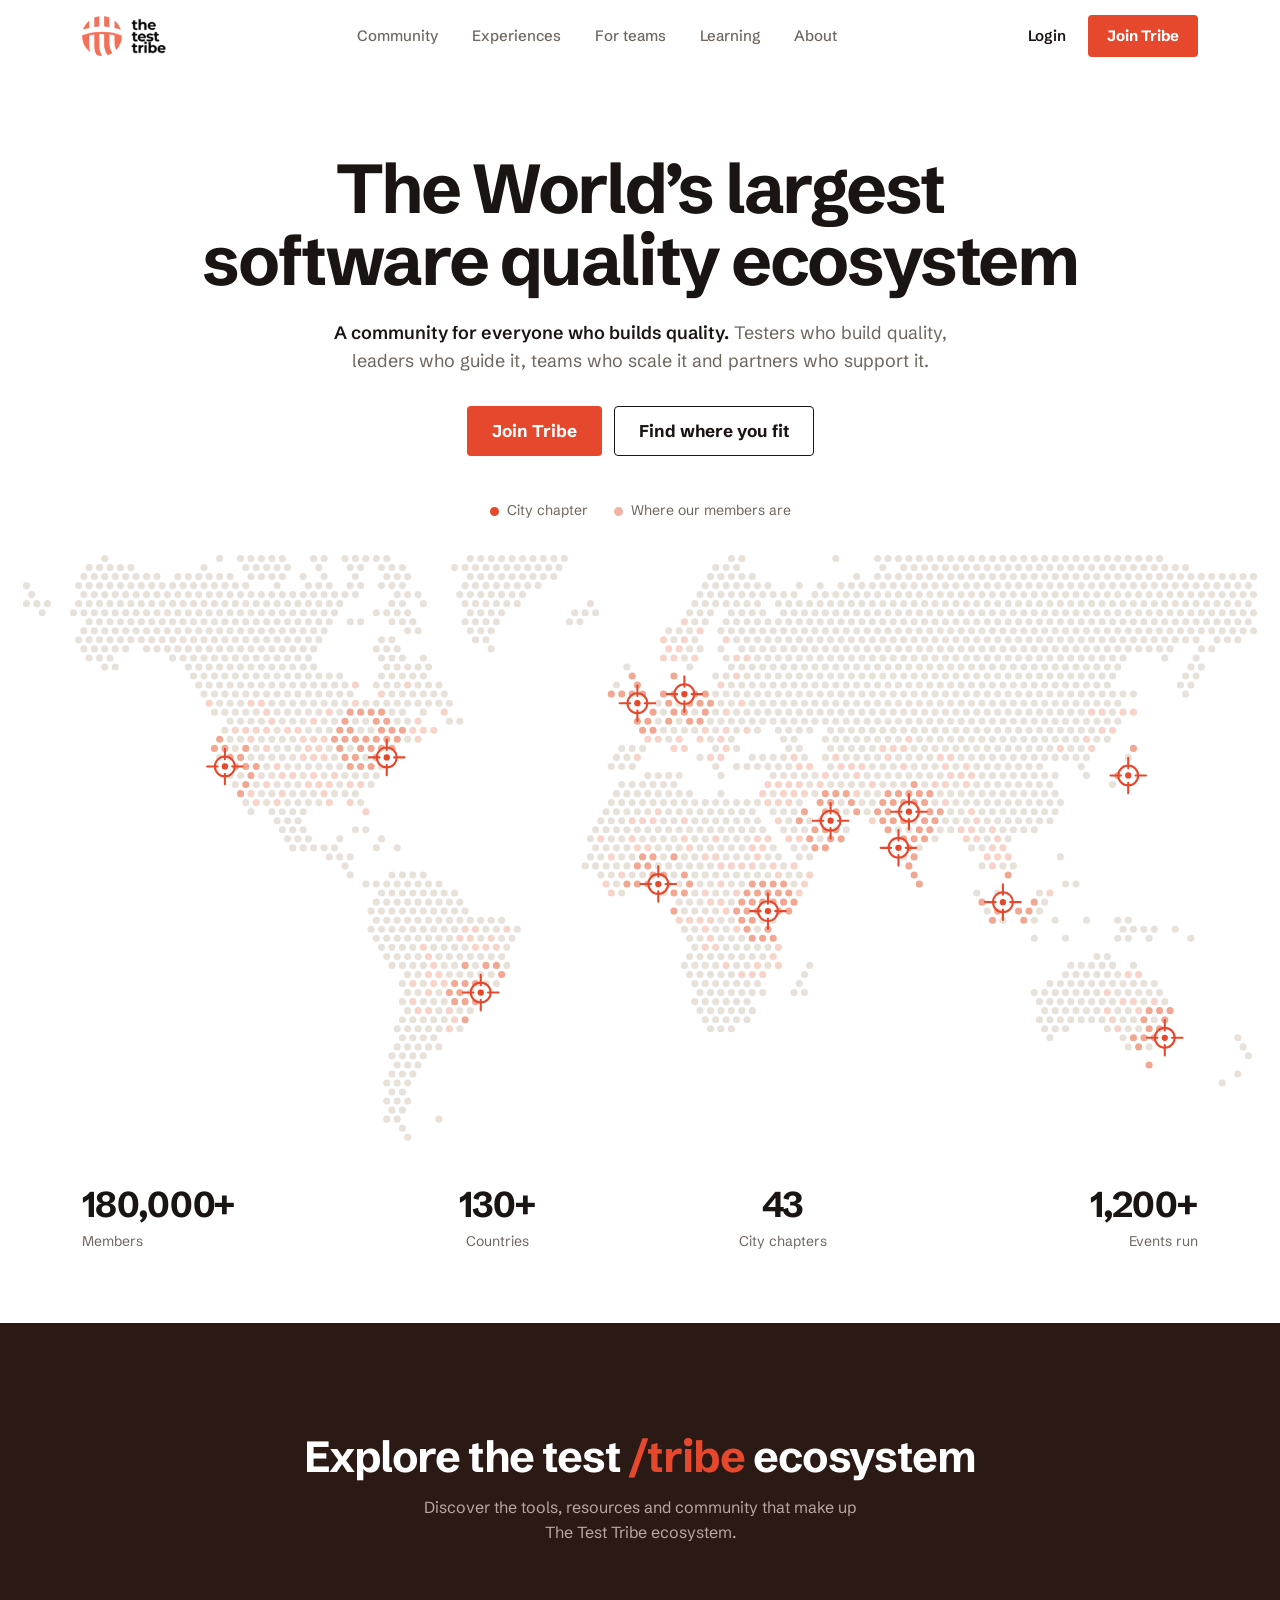
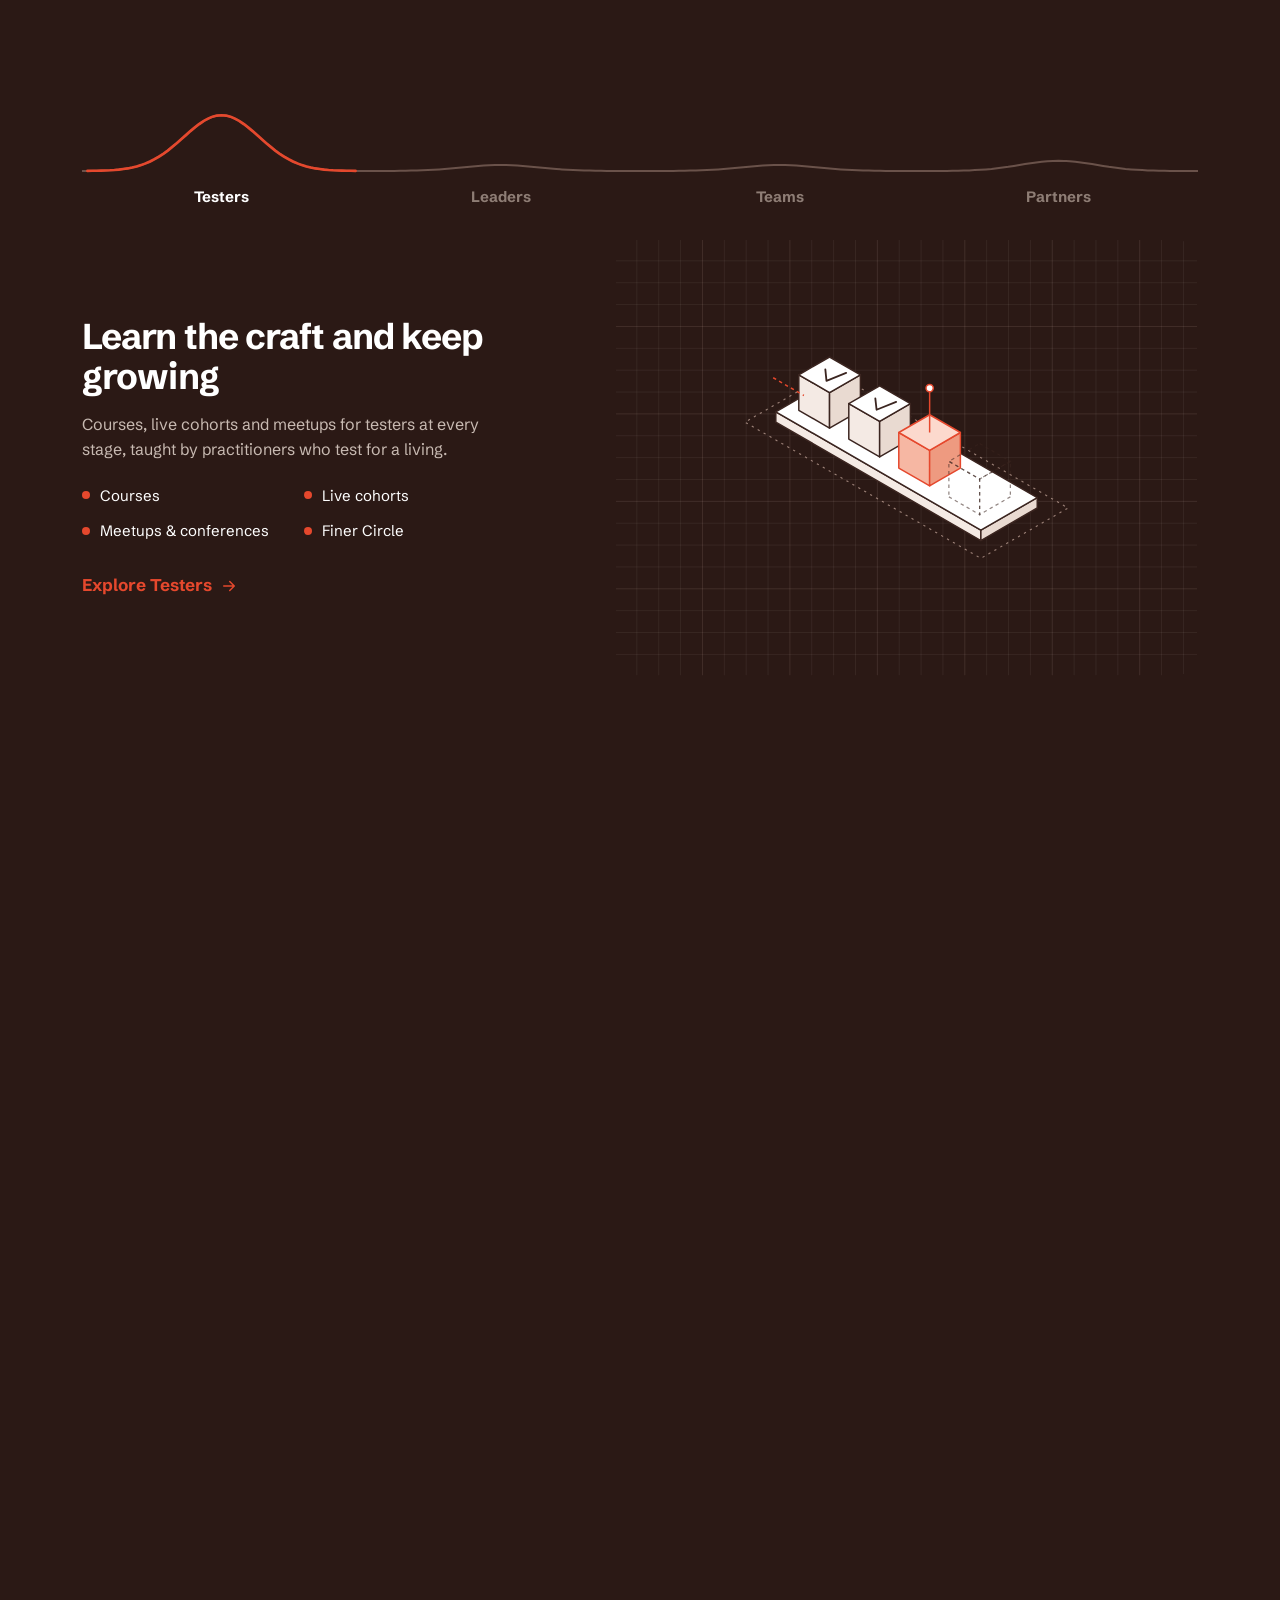
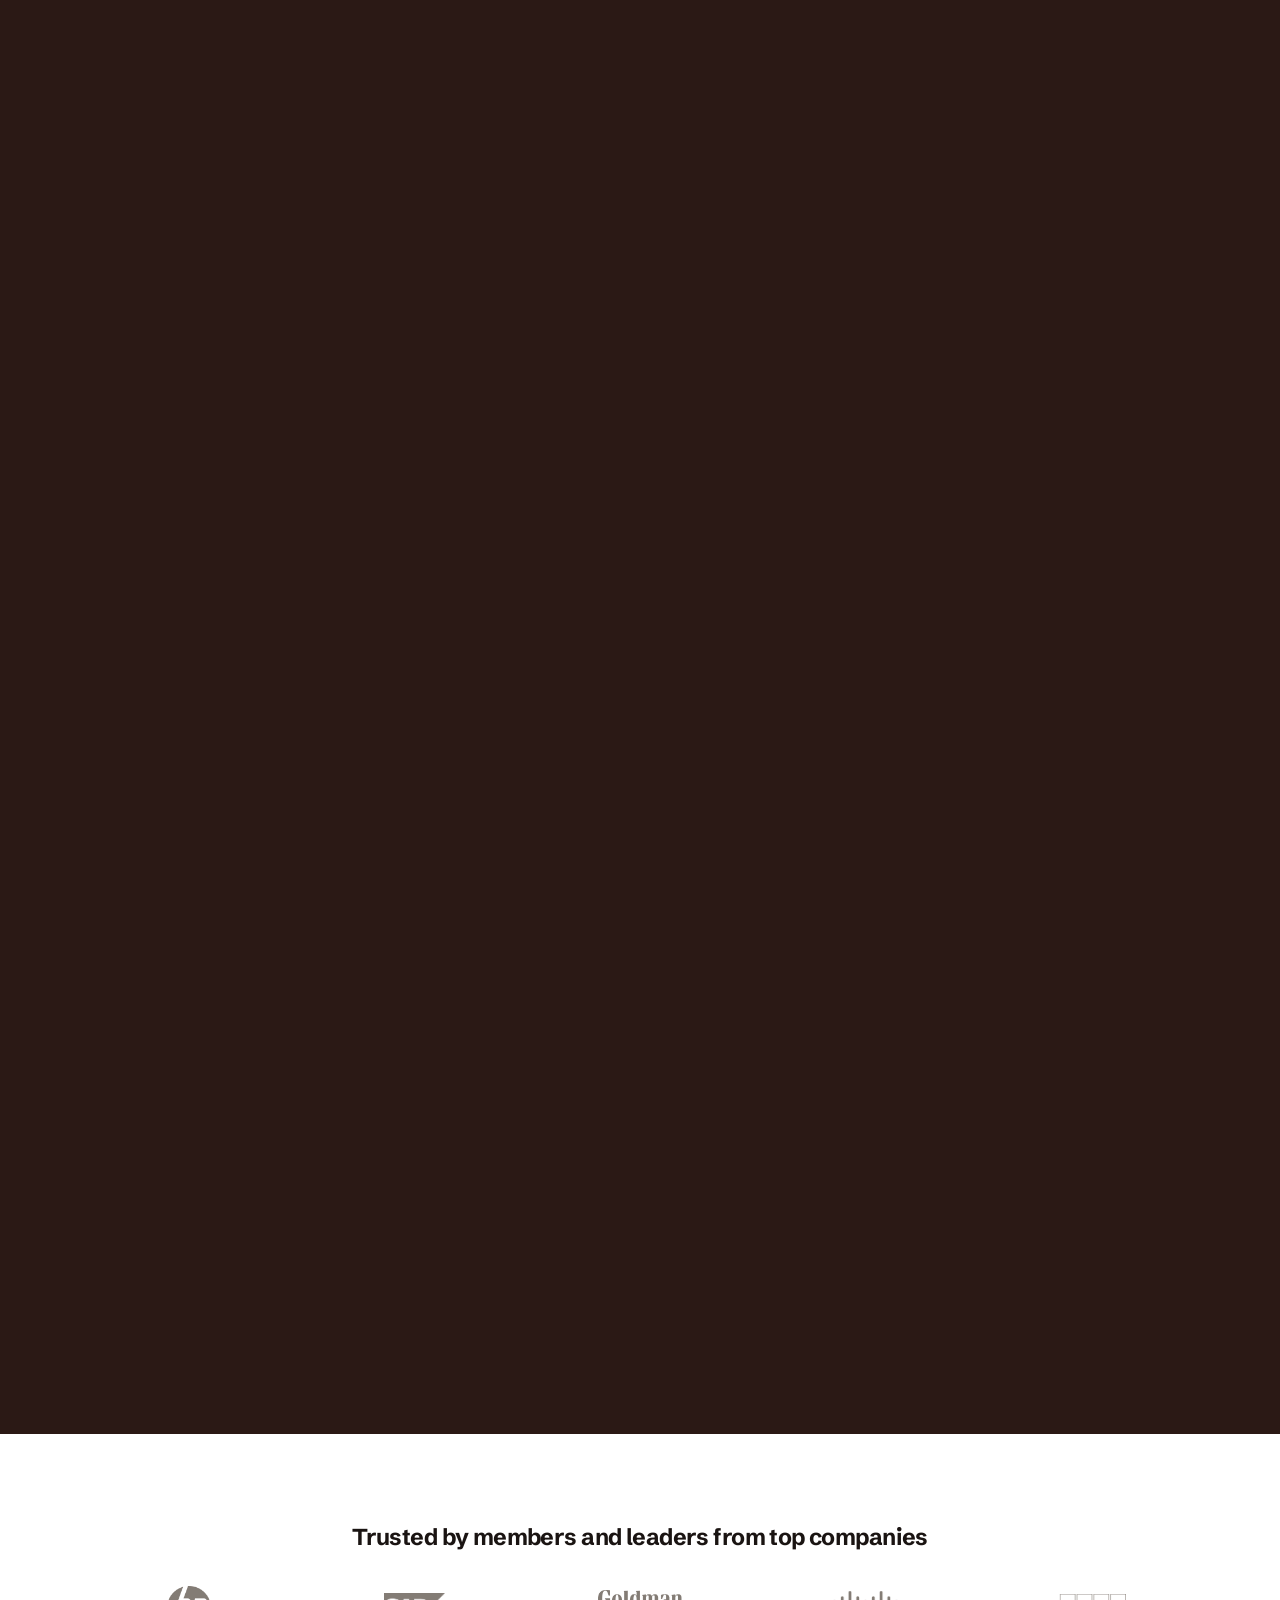
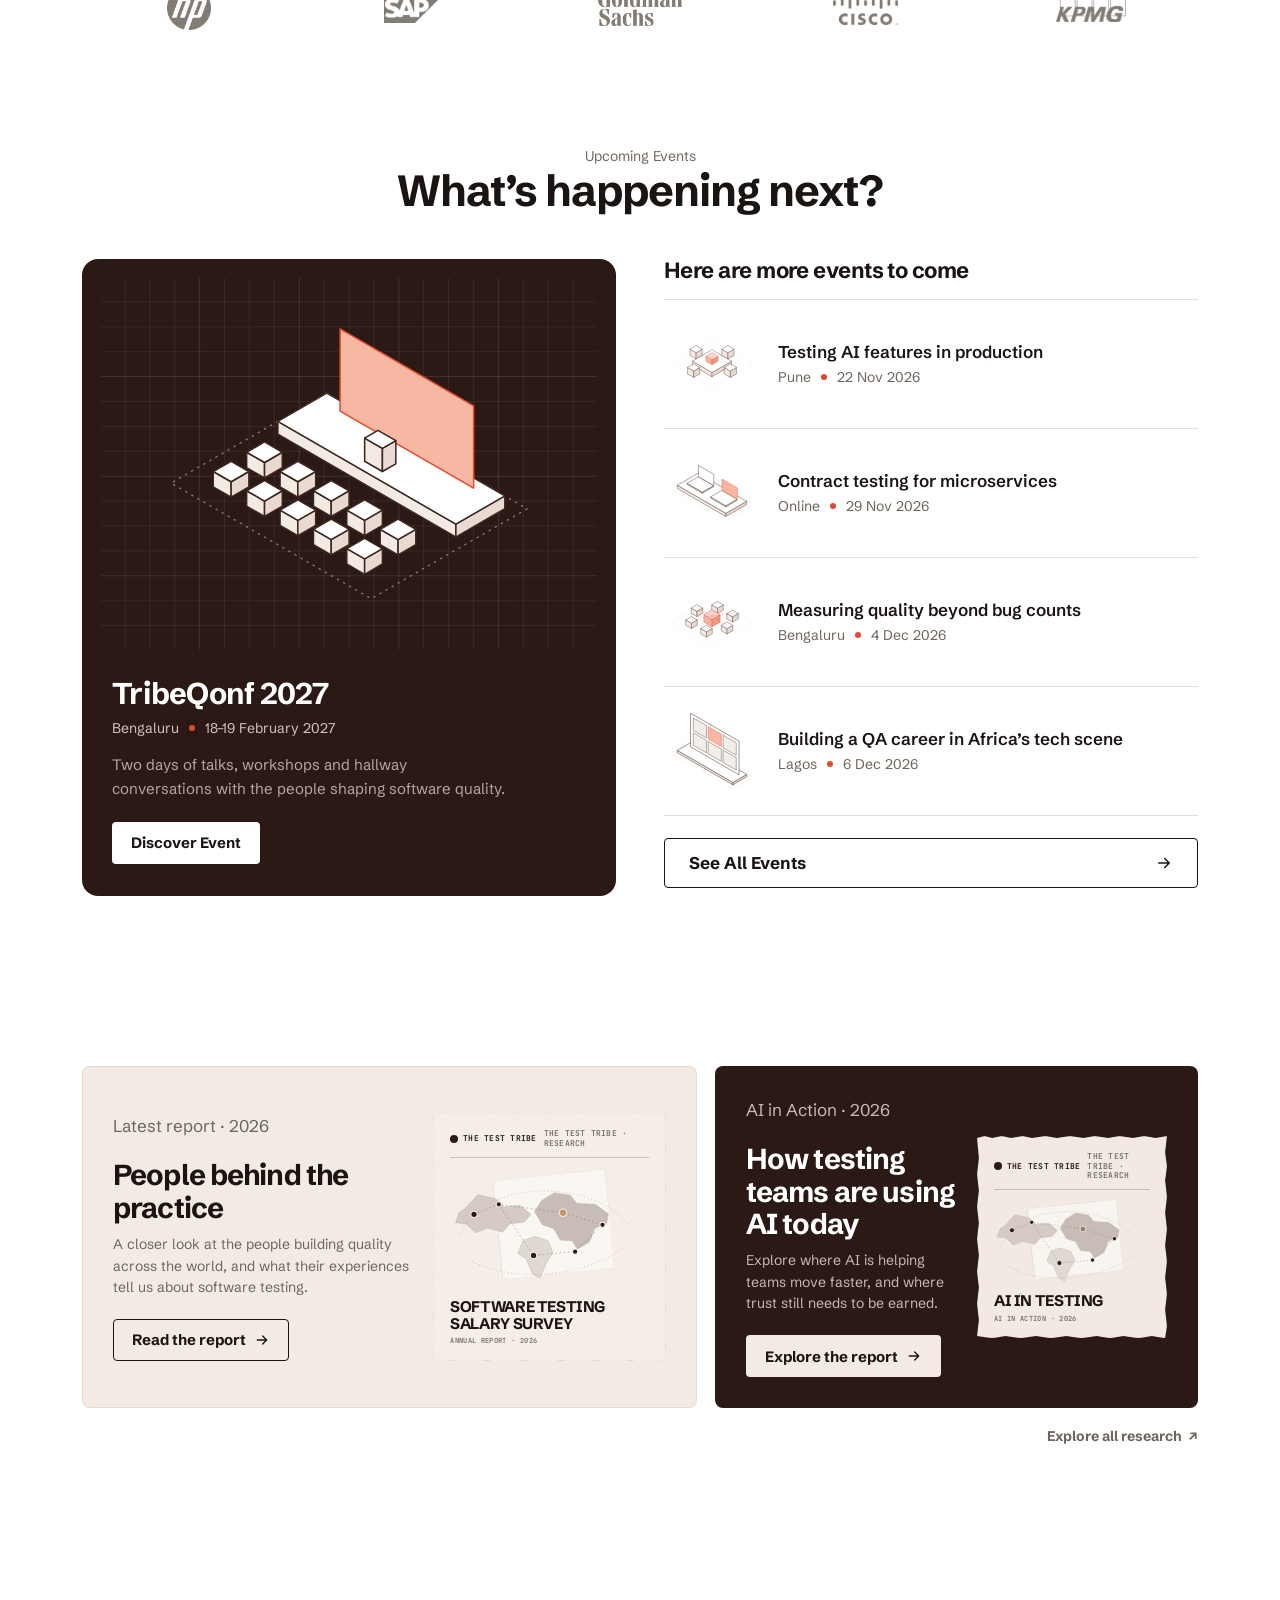
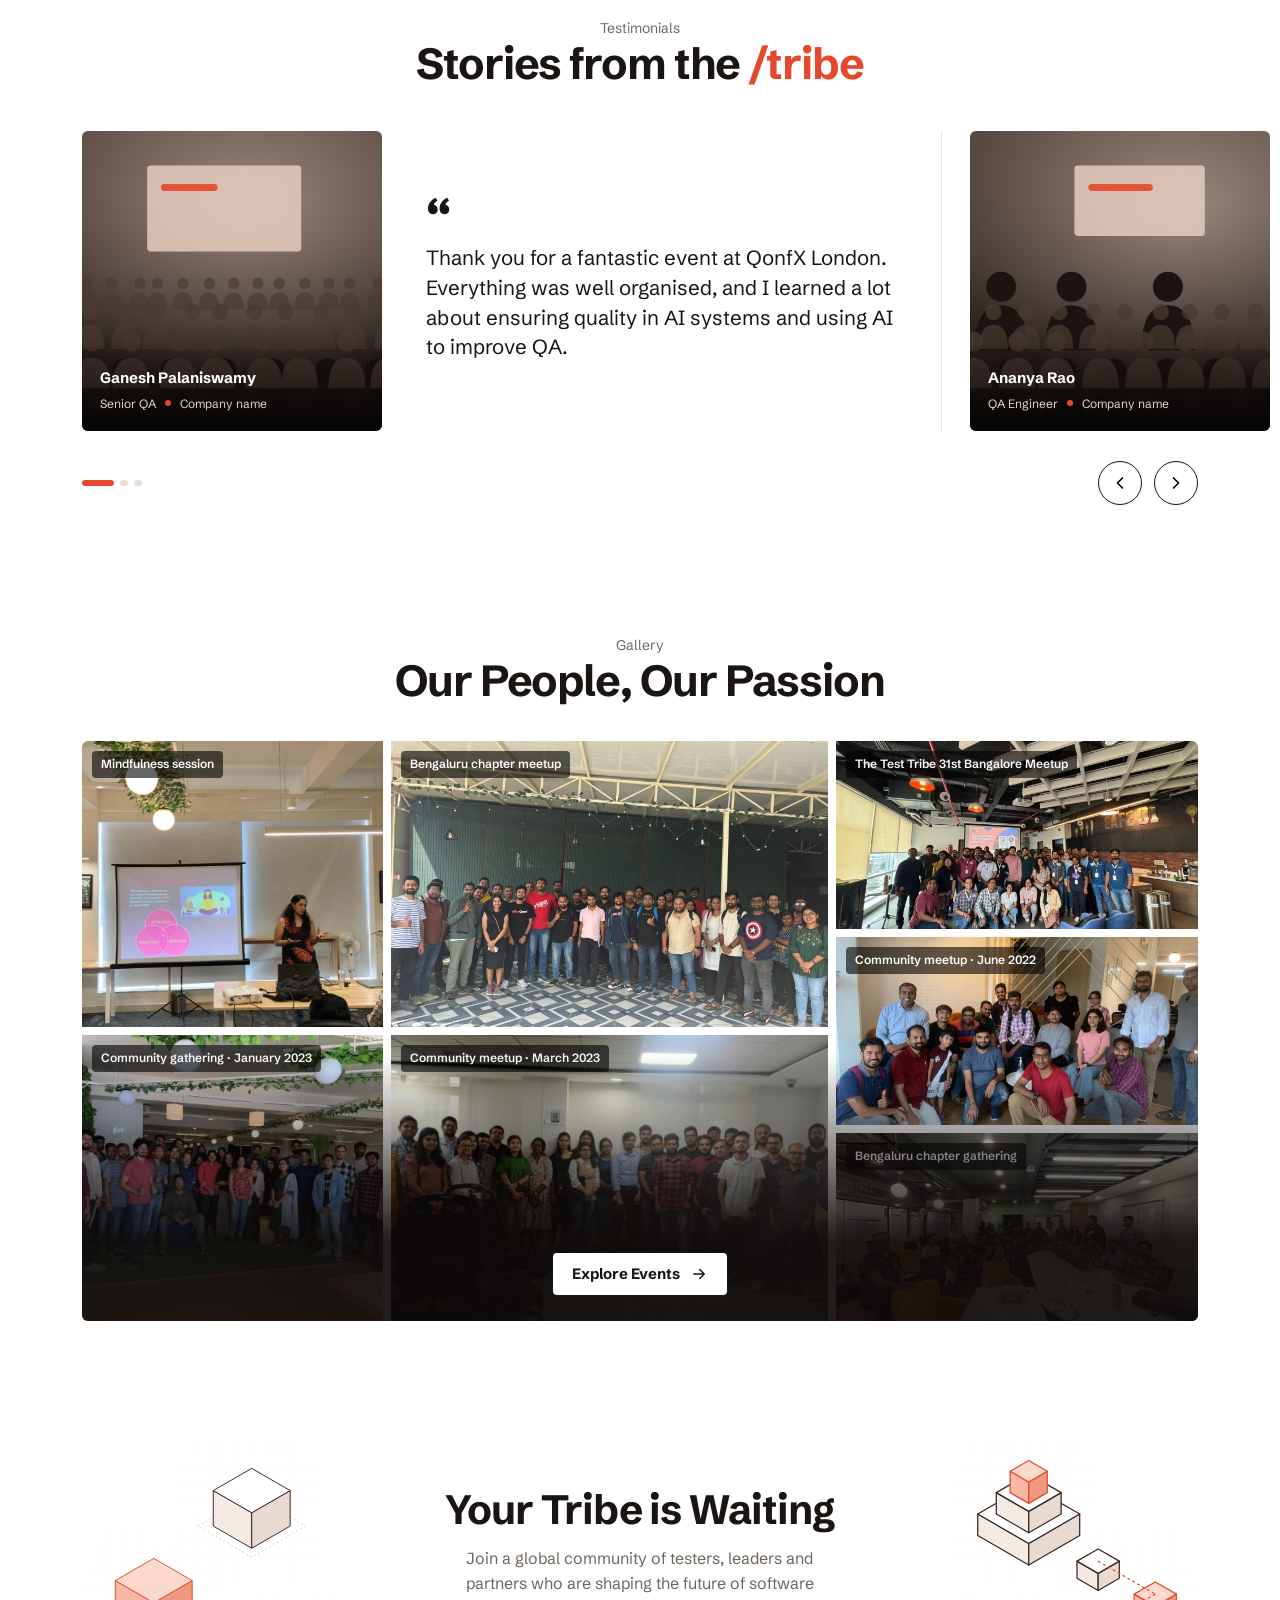
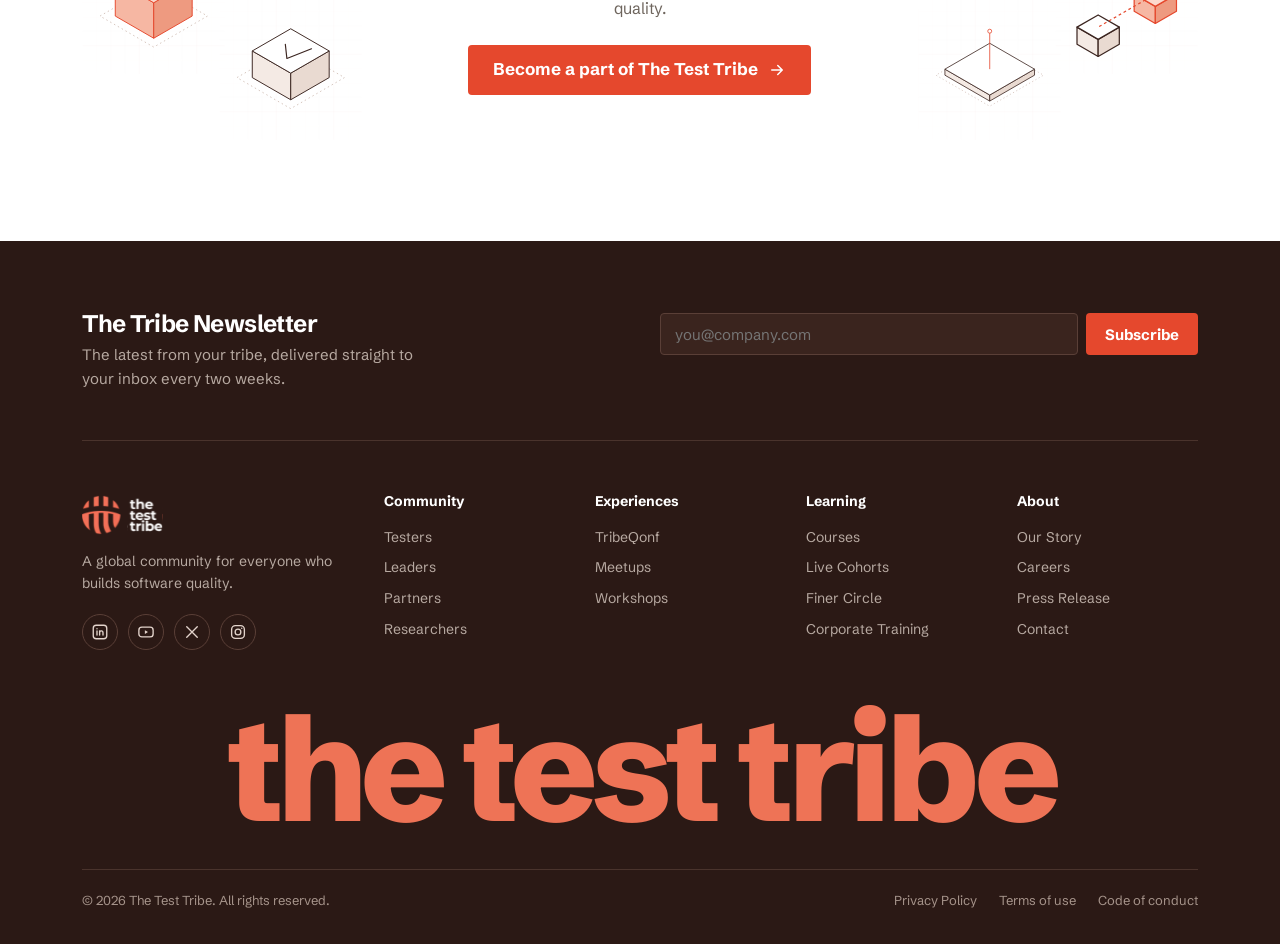
==== index.html @ 5976071e "Publish Test Tribe website" ====
<!doctype html><html lang="en"><head><meta charset="utf-8"><meta name="viewport" content="width=device-width, initial-scale=1">
<title>The Test Tribe — Illustrated</title>
<link rel="stylesheet" href="the-test-tribe-tokens.css">
<link rel="stylesheet" href="site-components.css">
<link rel="preconnect" href="https://fonts.googleapis.com"><link rel="preconnect" href="https://fonts.gstatic.com" crossorigin>
<link href="https://fonts.googleapis.com/css2?family=Schibsted+Grotesk:wght@400;500;600;700;800&family=JetBrains+Mono:wght@400;500&display=swap" rel="stylesheet">
<style>
*{box-sizing:border-box;margin:0;padding:0}html{scroll-behavior:smooth}
body{font-family:"Schibsted Grotesk",system-ui,sans-serif;color:var(--ink);background:#fff;font-size:17px;line-height:1.55;-webkit-font-smoothing:antialiased}
a{color:inherit;text-decoration:none}svg{display:block}.sr{position:absolute;width:1px;height:1px;overflow:hidden;clip:rect(0 0 0 0)}
:focus-visible{outline:3px solid var(--v);outline-offset:3px;border-radius:4px}
.wrap{max-width:1180px;margin:0 auto;padding:0 32px}
h1,h2,h3{letter-spacing:-.025em;line-height:1.1;font-weight:700}
.ico{width:18px;height:18px}
.btn{display:inline-flex;align-items:center;justify-content:center;gap:10px;height:50px;padding:0 24px;border-radius:4px;font:700 16px/1 inherit;font-family:inherit;border:1.5px solid transparent;cursor:pointer;transition:.2s}
.btn-s{height:42px;padding:0 18px;font-size:15px}
.btn-v{background:var(--v);color:#fff}.btn-v:hover{background:var(--v2)}
.btn-o{border-color:var(--ink)}.btn-o:hover{background:var(--ink);color:#fff}
.btn-w{background:#fff;color:var(--ink)}.btn-w:hover{background:#F3EDE8}
.kick{text-align:center;font-size:14px;color:var(--muted)}
section h2{text-align:center;font-size:clamp(30px,3.4vw,46px)}
h2 span{color:var(--v)}
/* hero */
.hero{padding:80px 0 70px;text-align:center}
.hero h1{font-size:clamp(40px,5.4vw,74px);letter-spacing:-.035em;line-height:1.04}
.hero p{max-width:60ch;margin:22px auto 0;color:var(--muted);font-size:clamp(16px,1.4vw,19px)}.hero p b{color:var(--ink);font-weight:600}
.acts{display:flex;gap:12px;justify-content:center;margin-top:32px;flex-wrap:wrap}
.legend{display:flex;gap:26px;justify-content:center;margin-top:44px;font-size:14px;color:var(--muted)}.legend span{display:inline-flex;align-items:center;gap:8px}
.legend i{width:9px;height:9px;border-radius:50%}.lg1{background:var(--v)}.lg2{background:#F2B3A3}
.map-wrap{max-width:1320px;margin:26px auto 0;padding:0 16px}
.hmap{width:100%;height:auto}.hmap .l{fill:#E8E1DA}.hmap .m1{fill:#F7D3C9}.hmap .m2{fill:#F2A792}
.hmap .ret circle{fill:rgba(255,255,255,.7);stroke:var(--v);stroke-width:.2}.hmap .ret path{stroke:var(--v);stroke-width:.2;stroke-linecap:round}.hmap .ret .c{fill:var(--v);stroke:none}
.hmap .ret{transform-box:fill-box;transform-origin:center;animation:retin 4s ease-in-out infinite;animation-delay:calc(var(--i) * .45s)}
@keyframes retin{0%,70%,100%{transform:scale(1)}80%{transform:scale(1.25)}}
/* gateways */
.gates{background:var(--brown);color:#fff}
.g-intro{text-align:center;padding:110px 32px 30px}.g-intro h2{color:#fff}.g-intro p{color:#B7A9A1;max-width:44ch;margin:14px auto 0;font-size:16px}
.g-track{position:relative}
.g-stage{position:sticky;top:72px;height:calc(100vh - 72px);min-height:620px;display:flex;flex-direction:column;justify-content:center;gap:24px}
.rail svg{width:100%;height:80px}.rail .base{fill:none;stroke:#6A524A;stroke-width:2}.rail .live{fill:none;stroke:var(--v);stroke-width:2.6;stroke-linecap:round}
.names{display:grid;grid-template-columns:repeat(4,1fr)}
.names button{all:unset;cursor:pointer;text-align:center;font-size:15px;font-weight:700;color:#8E7D75;padding:6px}
.names button[aria-current="true"]{color:#fff}.names button:focus-visible{outline:3px solid var(--v)}
.gps{position:relative;height:min(440px,54vh)}
.gp{position:absolute;inset:0;display:grid;grid-template-columns:.9fr 1.1fr;gap:56px;align-items:center;opacity:0;visibility:hidden;transform:translateY(10px);transition:opacity .5s,transform .5s,visibility .5s}
.gp.on{opacity:1;visibility:visible;transform:none}
.gp h3{font-size:clamp(28px,2.8vw,40px)}
.gp p{color:#C8BAB2;margin-top:16px;max-width:42ch;font-size:16px}
.gp ul{list-style:none;display:grid;grid-template-columns:1fr 1fr;gap:12px 24px;margin-top:22px;font-size:15px;max-width:420px}
.gp li{display:flex;align-items:center;gap:10px}.gp li::before{content:"";width:8px;height:8px;border-radius:50%;background:var(--v);flex:none}
.gp-link{display:inline-flex;align-items:center;gap:8px;margin-top:30px;color:var(--v);font-weight:700}.gp-link:hover .ico{transform:translateX(3px)}.gp-link .ico{transition:transform .2s}
.gp-art{height:100%;display:flex;align-items:center}
.illo{width:100%;height:auto;display:block}
.illo line[stroke="#F1E8E2"]{opacity:.07}.illo line[stroke="#F3D3C8"]{opacity:.12}
.gp-art .illo{max-height:100%}
/* logos */
.logos{padding:90px 0 20px}.logos h2{font-size:clamp(20px,1.8vw,24px)}
.lstrip{list-style:none;display:grid;grid-template-columns:repeat(5,1fr);gap:12px;margin-top:30px}
.lstrip li{display:flex;align-items:center;justify-content:center;gap:7px;height:56px;color:#8E847C;font-size:12px;font-weight:600;min-width:0}.lstrip img{max-width:100%;opacity:.85}
/* events */
.events{padding:90px 0}
.e-grid{display:grid;grid-template-columns:1fr 1fr;gap:48px;margin-top:44px;align-items:start}
.feat{background:var(--brown);color:#fff;border-radius:16px;overflow:hidden}
.feat-art{padding:18px 18px 0}.feat-art .illo{border-radius:0}
.feat-body{padding:26px 30px 32px}.feat-body h3{font-size:30px}
small i,.st-who i{display:inline-block;width:6px;height:6px;border-radius:50%;background:var(--v);margin:0 6px 2px}
.feat-body small{display:block;margin-top:8px;color:#D3C5BD;font-size:14px}
.feat-body p{color:#B7A9A1;margin:14px 0 22px;font-size:15px;max-width:44ch}
.more h3{font-size:22px;padding-bottom:16px;border-bottom:1px solid var(--line)}
.more ul{list-style:none}
.more li a{display:flex;align-items:center;gap:18px;padding:16px 0;border-bottom:1px solid var(--line)}
.ev-thumb{width:96px;flex:none}.ev-thumb .illo{border-radius:0}
.more b{display:block;font-size:17px;font-weight:600;line-height:1.3}.more small{display:block;margin-top:4px;color:var(--muted);font-size:14px}
.more li a:hover b{color:var(--v)}
.btn-wide{width:100%;margin-top:22px;justify-content:space-between}
/* stories */
.stories{padding:90px 0}
.car{margin-top:44px;overflow:hidden;padding-left:max(32px,calc((100vw - 1180px) / 2 + 32px))}
.car-track{display:flex;gap:28px;transition:transform .55s cubic-bezier(.65,0,.35,1)}
.st{flex:0 0 min(860px,82vw);display:grid;grid-template-columns:300px 1fr;gap:44px;padding-right:44px;border-right:1px solid var(--line)}
.st-ph{position:relative;aspect-ratio:1/1;border-radius:6px;overflow:hidden}.st-ph svg{position:absolute;inset:0;width:100%;height:100%}
.st-who{position:absolute;left:0;right:0;bottom:0;padding:40px 18px 16px;background:linear-gradient(transparent,rgba(0,0,0,.75));color:#fff}
.st-who b{display:block;font-size:15px}.st-who small{font-size:12px;color:#E2D6CF}
.st blockquote{font-size:clamp(18px,1.6vw,22px);line-height:1.45;align-self:center}
.st .q{display:block;font-size:48px;line-height:.6;color:var(--ink);margin-bottom:14px;font-weight:700}
.car-ctl{display:flex;justify-content:space-between;align-items:center;margin-top:30px}
.dots{display:flex;gap:6px}.dots span{width:8px;height:6px;border-radius:3px;background:#E9DCD5;transition:width .3s,background .3s}.dots span.on{width:32px;background:var(--v)}
.arrows{display:flex;gap:12px}.ar{width:44px;height:44px;border-radius:50%;border:1.5px solid var(--ink);background:#fff;display:grid;place-items:center;cursor:pointer}.ar svg{width:20px;height:20px}.ar:hover{background:var(--ink);color:#fff}
/* gallery */
.gallery{padding:40px 0 90px}
.gal{position:relative;margin-top:36px;display:grid;grid-template-columns:1fr 1.45fr 1.2fr;grid-template-rows:repeat(6,90px);gap:8px;border-radius:6px;overflow:hidden}
.gi{position:relative;overflow:hidden}.gi svg,.gi img{position:absolute;inset:0;width:100%;height:100%}.gi img{display:block;object-fit:cover;transition:transform .5s}.gi:hover img{transform:scale(1.035)}
.gi figcaption{position:absolute;left:10px;top:10px;background:rgba(0,0,0,.6);color:#fff;font-size:12px;font-weight:600;padding:4px 9px;border-radius:4px}
.gi0{grid-column:1;grid-row:1/4}.gi1{grid-column:2;grid-row:1/4}.gi2{grid-column:3;grid-row:1/3}
.gi3{grid-column:1;grid-row:4/7}.gi4{grid-column:2;grid-row:4/7}.gi5{grid-column:3;grid-row:3/5}.gi6{grid-column:3;grid-row:5/7}
.gal-fade{position:absolute;left:0;right:0;bottom:0;height:46%;background:linear-gradient(transparent,rgba(14,10,9,.92) 70%);display:flex;align-items:flex-end;justify-content:center;padding-bottom:26px}
/* join */
.join{padding:30px 0 100px}
.jwrap{display:grid;grid-template-columns:1fr 1.3fr 1fr;align-items:center;gap:20px}
.jside{position:relative;height:300px}
.jt{position:absolute;width:44%;aspect-ratio:1/1}.jt .illo{border-radius:0;box-shadow:none}
.jl .jt0{left:30%;top:0}.jl .jt1{left:0;top:30%}.jl .jt2{left:42%;top:52%}
.jr .jt3{right:30%;top:0}.jr .jt4{right:0;top:30%}.jr .jt5{right:42%;top:52%}
.jmid{text-align:center}.jmid h2{font-size:clamp(30px,3.2vw,44px)}.jmid p{color:var(--muted);margin:14px auto 24px;max-width:40ch;font-size:16px}
/* footer */
.foot{background:var(--brown);color:#fff;padding:70px 0 34px}
.news{display:grid;grid-template-columns:1fr 1fr;gap:40px;align-items:center;padding-bottom:50px;border-bottom:1px solid #4A332C}
.news h3{font-size:24px}.news p{color:#B7A9A1;font-size:15px;margin-top:6px;max-width:40ch}
.nform{display:flex;gap:8px;flex-wrap:wrap}.nform input{flex:1;min-width:200px;height:42px;border-radius:4px;border:1.5px solid #5A3F37;background:#3A241E;color:#fff;font:inherit;font-size:15px;padding:0 14px}
.nform input:focus{outline:none;border-color:#fff}.nok{flex-basis:100%;font-size:14px;color:#E3D4CC;min-height:1.2em}
.ftop{display:grid;grid-template-columns:1.5fr repeat(4,1fr);gap:30px;padding-top:50px}
.fabout p{color:#B7A9A1;font-size:14px;max-width:28ch;margin-top:16px}
.soc{display:flex;gap:10px;margin-top:20px}.soc a{width:36px;height:36px;border:1px solid #5A3F37;border-radius:50%;display:grid;place-items:center;color:#E3D4CC}.soc svg{width:18px;height:18px}
.ftop h4{font-size:14px;margin-bottom:14px}.ftop ul{list-style:none;display:grid;gap:9px;font-size:14px;color:#B7A9A1}.ftop a:hover{color:#fff}
.wm{margin-top:50px;font-weight:800;letter-spacing:-.05em;line-height:.95;font-size:clamp(40px,11.4vw,150px);color:#EE7356;white-space:nowrap;text-align:center}
.fbase{display:flex;justify-content:space-between;gap:16px;margin-top:30px;padding-top:20px;border-top:1px solid #4A332C;font-size:13px;color:#A6948B;flex-wrap:wrap}.fbase nav{display:flex;gap:22px}
@media (max-width:560px){.acts{display:grid;grid-template-columns:1fr;width:100%;max-width:340px;margin:32px auto 0}.acts .btn{width:100%;font-weight:700}}
@media (max-width:900px){
  .wrap{padding:0 20px}.links,.login,.nav-join{display:none}.burger{display:block}.act{gap:10px}
  .hero{padding:56px 0 50px}
  .g-intro{padding:80px 20px 10px}.g-track{height:auto!important}
  .g-stage{position:static;height:auto;min-height:0;display:block;padding-bottom:40px}
  .rail{display:none}.gps{height:auto}
  .gp{position:static;opacity:1;visibility:visible;transform:none;grid-template-columns:1fr;gap:22px;padding:36px 0;border-top:1px solid #4A332C}
  .gp-art{order:-1}
  .lstrip{display:flex;flex-wrap:wrap;justify-content:center;gap:18px 30px}.lstrip li{height:48px}.lstrip img{transform:scale(.8)}
  .e-grid{grid-template-columns:1fr}
  .rb-row{grid-template-columns:1fr}.rb-a,.rb-b{border-right:0;border-bottom:1px solid rgba(255,255,255,.25)}.rb-row>div{padding:26px 22px}.rb-a h3{margin-top:18px}
  .car{padding-left:20px}.st{flex-basis:86vw;grid-template-columns:1fr;gap:20px;padding-right:20px}
  .gal{grid-template-columns:1fr 1fr;grid-template-rows:repeat(8,70px)}
  .gi0{grid-column:1;grid-row:1/3}.gi1{grid-column:2;grid-row:1/4}.gi2{grid-column:1;grid-row:3/5}.gi3{grid-column:2;grid-row:4/6}.gi4{grid-column:1;grid-row:5/7}.gi5{grid-column:2;grid-row:6/9}.gi6{grid-column:1;grid-row:7/9}
  .jwrap{grid-template-columns:1fr 1fr}.jmid{grid-column:1/-1;grid-row:1}.jside{height:200px}
  .news{grid-template-columns:1fr}.ftop{grid-template-columns:1fr 1fr}.fabout{grid-column:1/-1}
}
@media (prefers-reduced-motion:reduce){html{scroll-behavior:auto}.drawer,.scrim,.burger svg{transition:none}.hmap .ret,.rbars .rb{animation:none}.gp,.car-track{transition:none}.illo *{animation:none!important}}
</style><script src="site-components.js"></script></head><body>
<tribe-site-nav home></tribe-site-nav>
<main id="top">
<section class="hero"><div class="wrap">
  <h1>The World’s largest<br>software quality ecosystem</h1>
  <p><b>A community for everyone who builds quality.</b> Testers who build quality, leaders who guide it, teams who scale it and partners who support it.</p>
  <div class="acts"><a class="btn btn-v" href="#join">Join Tribe</a><a class="btn btn-o" href="#gates">Find where you fit</a></div>
  <div class="legend"><span><i class="lg1"></i>City chapter</span><span><i class="lg2"></i>Where our members are</span></div></div>
  <div class="map-wrap"><svg class="hmap" viewBox="-1 -1 119.5 57.4" role="img" aria-label="Map of Test Tribe city chapters and where members are"><circle class="l" cx="7.5" cy="0" r=".34"/><circle class="l" cx="18.5" cy="0" r=".34"/><circle class="l" cx="20.5" cy="0" r=".34"/><circle class="l" cx="21.5" cy="0" r=".34"/><circle class="l" cx="22.5" cy="0" r=".34"/><circle class="l" cx="23.5" cy="0" r=".34"/><circle class="l" cx="24.5" cy="0" r=".34"/><circle class="l" cx="27.5" cy="0" r=".34"/><circle class="l" cx="28.5" cy="0" r=".34"/><circle class="l" cx="30.5" cy="0" r=".34"/><circle class="l" cx="31.5" cy="0" r=".34"/><circle class="l" cx="32.5" cy="0" r=".34"/><circle class="l" cx="33.5" cy="0" r=".34"/><circle class="l" cx="34.5" cy="0" r=".34"/><circle class="l" cx="42.5" cy="0" r=".34"/><circle class="l" cx="43.5" cy="0" r=".34"/><circle class="l" cx="44.5" cy="0" r=".34"/><circle class="l" cx="45.5" cy="0" r=".34"/><circle class="l" cx="46.5" cy="0" r=".34"/><circle class="l" cx="47.5" cy="0" r=".34"/><circle class="l" cx="48.5" cy="0" r=".34"/><circle class="l" cx="49.5" cy="0" r=".34"/><circle class="l" cx="50.5" cy="0" r=".34"/><circle class="l" cx="51.5" cy="0" r=".34"/><circle class="l" cx="67.5" cy="0" r=".34"/><circle class="l" cx="68.5" cy="0" r=".34"/><circle class="l" cx="77.5" cy="0" r=".34"/><circle class="l" cx="81.5" cy="0" r=".34"/><circle class="l" cx="82.5" cy="0" r=".34"/><circle class="l" cx="83.5" cy="0" r=".34"/><circle class="l" cx="84.5" cy="0" r=".34"/><circle class="l" cx="85.5" cy="0" r=".34"/><circle class="l" cx="86.5" cy="0" r=".34"/><circle class="l" cx="87.5" cy="0" r=".34"/><circle class="l" cx="88.5" cy="0" r=".34"/><circle class="l" cx="89.5" cy="0" r=".34"/><circle class="l" cx="90.5" cy="0" r=".34"/><circle class="l" cx="91.5" cy="0" r=".34"/><circle class="l" cx="92.5" cy="0" r=".34"/><circle class="l" cx="93.5" cy="0" r=".34"/><circle class="l" cx="94.5" cy="0" r=".34"/><circle class="l" cx="95.5" cy="0" r=".34"/><circle class="l" cx="96.5" cy="0" r=".34"/><circle class="l" cx="97.5" cy="0" r=".34"/><circle class="l" cx="98.5" cy="0" r=".34"/><circle class="l" cx="99.5" cy="0" r=".34"/><circle class="l" cx="100.5" cy="0" r=".34"/><circle class="l" cx="101.5" cy="0" r=".34"/><circle class="l" cx="102.5" cy="0" r=".34"/><circle class="l" cx="103.5" cy="0" r=".34"/><circle class="l" cx="104.5" cy="0" r=".34"/><circle class="l" cx="105.5" cy="0" r=".34"/><circle class="l" cx="106.5" cy="0" r=".34"/><circle class="l" cx="107.5" cy="0" r=".34"/><circle class="l" cx="108.5" cy="0" r=".34"/><circle class="l" cx="6" cy="0.87" r=".34"/><circle class="l" cx="7" cy="0.87" r=".34"/><circle class="l" cx="8" cy="0.87" r=".34"/><circle class="l" cx="9" cy="0.87" r=".34"/><circle class="l" cx="10" cy="0.87" r=".34"/><circle class="l" cx="17" cy="0.87" r=".34"/><circle class="l" cx="21" cy="0.87" r=".34"/><circle class="l" cx="22" cy="0.87" r=".34"/><circle class="l" cx="23" cy="0.87" r=".34"/><circle class="l" cx="24" cy="0.87" r=".34"/><circle class="l" cx="25" cy="0.87" r=".34"/><circle class="l" cx="28" cy="0.87" r=".34"/><circle class="l" cx="31" cy="0.87" r=".34"/><circle class="l" cx="32" cy="0.87" r=".34"/><circle class="l" cx="34" cy="0.87" r=".34"/><circle class="l" cx="35" cy="0.87" r=".34"/><circle class="l" cx="36" cy="0.87" r=".34"/><circle class="l" cx="41" cy="0.87" r=".34"/><circle class="l" cx="42" cy="0.87" r=".34"/><circle class="l" cx="43" cy="0.87" r=".34"/><circle class="l" cx="44" cy="0.87" r=".34"/><circle class="l" cx="45" cy="0.87" r=".34"/><circle class="l" cx="46" cy="0.87" r=".34"/><circle class="l" cx="47" cy="0.87" r=".34"/><circle class="l" cx="48" cy="0.87" r=".34"/><circle class="l" cx="49" cy="0.87" r=".34"/><circle class="l" cx="50" cy="0.87" r=".34"/><circle class="l" cx="51" cy="0.87" r=".34"/><circle class="l" cx="66" cy="0.87" r=".34"/><circle class="l" cx="67" cy="0.87" r=".34"/><circle class="l" cx="68" cy="0.87" r=".34"/><circle class="l" cx="82" cy="0.87" r=".34"/><circle class="l" cx="84" cy="0.87" r=".34"/><circle class="l" cx="85" cy="0.87" r=".34"/><circle class="l" cx="86" cy="0.87" r=".34"/><circle class="l" cx="87" cy="0.87" r=".34"/><circle class="l" cx="88" cy="0.87" r=".34"/><circle class="l" cx="89" cy="0.87" r=".34"/><circle class="l" cx="90" cy="0.87" r=".34"/><circle class="l" cx="91" cy="0.87" r=".34"/><circle class="l" cx="92" cy="0.87" r=".34"/><circle class="l" cx="93" cy="0.87" r=".34"/><circle class="l" cx="94" cy="0.87" r=".34"/><circle class="l" cx="95" cy="0.87" r=".34"/><circle class="l" cx="96" cy="0.87" r=".34"/><circle class="l" cx="97" cy="0.87" r=".34"/><circle class="l" cx="98" cy="0.87" r=".34"/><circle class="l" cx="99" cy="0.87" r=".34"/><circle class="l" cx="100" cy="0.87" r=".34"/><circle class="l" cx="101" cy="0.87" r=".34"/><circle class="l" cx="102" cy="0.87" r=".34"/><circle class="l" cx="103" cy="0.87" r=".34"/><circle class="l" cx="104" cy="0.87" r=".34"/><circle class="l" cx="105" cy="0.87" r=".34"/><circle class="l" cx="106" cy="0.87" r=".34"/><circle class="l" cx="107" cy="0.87" r=".34"/><circle class="l" cx="108" cy="0.87" r=".34"/><circle class="l" cx="109" cy="0.87" r=".34"/><circle class="l" cx="110" cy="0.87" r=".34"/><circle class="l" cx="111" cy="0.87" r=".34"/><circle class="l" cx="5.5" cy="1.73" r=".34"/><circle class="l" cx="6.5" cy="1.73" r=".34"/><circle class="l" cx="7.5" cy="1.73" r=".34"/><circle class="l" cx="8.5" cy="1.73" r=".34"/><circle class="l" cx="9.5" cy="1.73" r=".34"/><circle class="l" cx="10.5" cy="1.73" r=".34"/><circle class="l" cx="11.5" cy="1.73" r=".34"/><circle class="l" cx="12.5" cy="1.73" r=".34"/><circle class="l" cx="14.5" cy="1.73" r=".34"/><circle class="l" cx="15.5" cy="1.73" r=".34"/><circle class="l" cx="16.5" cy="1.73" r=".34"/><circle class="l" cx="17.5" cy="1.73" r=".34"/><circle class="l" cx="18.5" cy="1.73" r=".34"/><circle class="l" cx="19.5" cy="1.73" r=".34"/><circle class="l" cx="21.5" cy="1.73" r=".34"/><circle class="l" cx="22.5" cy="1.73" r=".34"/><circle class="l" cx="23.5" cy="1.73" r=".34"/><circle class="l" cx="24.5" cy="1.73" r=".34"/><circle class="l" cx="26.5" cy="1.73" r=".34"/><circle class="l" cx="28.5" cy="1.73" r=".34"/><circle class="l" cx="31.5" cy="1.73" r=".34"/><circle class="l" cx="34.5" cy="1.73" r=".34"/><circle class="l" cx="35.5" cy="1.73" r=".34"/><circle class="l" cx="36.5" cy="1.73" r=".34"/><circle class="l" cx="42.5" cy="1.73" r=".34"/><circle class="l" cx="43.5" cy="1.73" r=".34"/><circle class="l" cx="44.5" cy="1.73" r=".34"/><circle class="l" cx="45.5" cy="1.73" r=".34"/><circle class="l" cx="46.5" cy="1.73" r=".34"/><circle class="l" cx="47.5" cy="1.73" r=".34"/><circle class="l" cx="48.5" cy="1.73" r=".34"/><circle class="l" cx="49.5" cy="1.73" r=".34"/><circle class="l" cx="50.5" cy="1.73" r=".34"/><circle class="l" cx="65.5" cy="1.73" r=".34"/><circle class="l" cx="66.5" cy="1.73" r=".34"/><circle class="l" cx="67.5" cy="1.73" r=".34"/><circle class="l" cx="68.5" cy="1.73" r=".34"/><circle class="l" cx="69.5" cy="1.73" r=".34"/><circle class="l" cx="79.5" cy="1.73" r=".34"/><circle class="l" cx="81.5" cy="1.73" r=".34"/><circle class="l" cx="82.5" cy="1.73" r=".34"/><circle class="l" cx="83.5" cy="1.73" r=".34"/><circle class="l" cx="84.5" cy="1.73" r=".34"/><circle class="l" cx="85.5" cy="1.73" r=".34"/><circle class="l" cx="86.5" cy="1.73" r=".34"/><circle class="l" cx="87.5" cy="1.73" r=".34"/><circle class="l" cx="88.5" cy="1.73" r=".34"/><circle class="l" cx="89.5" cy="1.73" r=".34"/><circle class="l" cx="90.5" cy="1.73" r=".34"/><circle class="l" cx="91.5" cy="1.73" r=".34"/><circle class="l" cx="92.5" cy="1.73" r=".34"/><circle class="l" cx="93.5" cy="1.73" r=".34"/><circle class="l" cx="94.5" cy="1.73" r=".34"/><circle class="l" cx="95.5" cy="1.73" r=".34"/><circle class="l" cx="96.5" cy="1.73" r=".34"/><circle class="l" cx="97.5" cy="1.73" r=".34"/><circle class="l" cx="98.5" cy="1.73" r=".34"/><circle class="l" cx="99.5" cy="1.73" r=".34"/><circle class="l" cx="100.5" cy="1.73" r=".34"/><circle class="l" cx="101.5" cy="1.73" r=".34"/><circle class="l" cx="102.5" cy="1.73" r=".34"/><circle class="l" cx="103.5" cy="1.73" r=".34"/><circle class="l" cx="104.5" cy="1.73" r=".34"/><circle class="l" cx="105.5" cy="1.73" r=".34"/><circle class="l" cx="106.5" cy="1.73" r=".34"/><circle class="l" cx="107.5" cy="1.73" r=".34"/><circle class="l" cx="108.5" cy="1.73" r=".34"/><circle class="l" cx="109.5" cy="1.73" r=".34"/><circle class="l" cx="110.5" cy="1.73" r=".34"/><circle class="l" cx="111.5" cy="1.73" r=".34"/><circle class="l" cx="112.5" cy="1.73" r=".34"/><circle class="l" cx="113.5" cy="1.73" r=".34"/><circle class="l" cx="114.5" cy="1.73" r=".34"/><circle class="l" cx="115.5" cy="1.73" r=".34"/><circle class="l" cx="116.5" cy="1.73" r=".34"/><circle class="l" cx="117.5" cy="1.73" r=".34"/><circle class="l" cx="0" cy="2.6" r=".34"/><circle class="l" cx="5" cy="2.6" r=".34"/><circle class="l" cx="6" cy="2.6" r=".34"/><circle class="l" cx="7" cy="2.6" r=".34"/><circle class="l" cx="8" cy="2.6" r=".34"/><circle class="l" cx="9" cy="2.6" r=".34"/><circle class="l" cx="10" cy="2.6" r=".34"/><circle class="l" cx="11" cy="2.6" r=".34"/><circle class="l" cx="12" cy="2.6" r=".34"/><circle class="l" cx="13" cy="2.6" r=".34"/><circle class="l" cx="14" cy="2.6" r=".34"/><circle class="l" cx="15" cy="2.6" r=".34"/><circle class="l" cx="16" cy="2.6" r=".34"/><circle class="l" cx="17" cy="2.6" r=".34"/><circle class="l" cx="18" cy="2.6" r=".34"/><circle class="l" cx="19" cy="2.6" r=".34"/><circle class="l" cx="20" cy="2.6" r=".34"/><circle class="l" cx="21" cy="2.6" r=".34"/><circle class="l" cx="24" cy="2.6" r=".34"/><circle class="l" cx="27" cy="2.6" r=".34"/><circle class="l" cx="28" cy="2.6" r=".34"/><circle class="l" cx="29" cy="2.6" r=".34"/><circle class="l" cx="31" cy="2.6" r=".34"/><circle class="l" cx="32" cy="2.6" r=".34"/><circle class="l" cx="34" cy="2.6" r=".34"/><circle class="l" cx="35" cy="2.6" r=".34"/><circle class="l" cx="36" cy="2.6" r=".34"/><circle class="l" cx="42" cy="2.6" r=".34"/><circle class="l" cx="43" cy="2.6" r=".34"/><circle class="l" cx="44" cy="2.6" r=".34"/><circle class="l" cx="45" cy="2.6" r=".34"/><circle class="l" cx="46" cy="2.6" r=".34"/><circle class="l" cx="47" cy="2.6" r=".34"/><circle class="l" cx="48" cy="2.6" r=".34"/><circle class="l" cx="49" cy="2.6" r=".34"/><circle class="l" cx="65" cy="2.6" r=".34"/><circle class="l" cx="66" cy="2.6" r=".34"/><circle class="l" cx="67" cy="2.6" r=".34"/><circle class="l" cx="68" cy="2.6" r=".34"/><circle class="l" cx="69" cy="2.6" r=".34"/><circle class="l" cx="70" cy="2.6" r=".34"/><circle class="l" cx="71" cy="2.6" r=".34"/><circle class="l" cx="74" cy="2.6" r=".34"/><circle class="l" cx="76" cy="2.6" r=".34"/><circle class="l" cx="78" cy="2.6" r=".34"/><circle class="l" cx="79" cy="2.6" r=".34"/><circle class="l" cx="80" cy="2.6" r=".34"/><circle class="l" cx="81" cy="2.6" r=".34"/><circle class="l" cx="82" cy="2.6" r=".34"/><circle class="l" cx="83" cy="2.6" r=".34"/><circle class="l" cx="84" cy="2.6" r=".34"/><circle class="l" cx="85" cy="2.6" r=".34"/><circle class="l" cx="86" cy="2.6" r=".34"/><circle class="l" cx="87" cy="2.6" r=".34"/><circle class="l" cx="88" cy="2.6" r=".34"/><circle class="l" cx="89" cy="2.6" r=".34"/><circle class="l" cx="90" cy="2.6" r=".34"/><circle class="l" cx="91" cy="2.6" r=".34"/><circle class="l" cx="92" cy="2.6" r=".34"/><circle class="l" cx="93" cy="2.6" r=".34"/><circle class="l" cx="94" cy="2.6" r=".34"/><circle class="l" cx="95" cy="2.6" r=".34"/><circle class="l" cx="96" cy="2.6" r=".34"/><circle class="l" cx="97" cy="2.6" r=".34"/><circle class="l" cx="98" cy="2.6" r=".34"/><circle class="l" cx="99" cy="2.6" r=".34"/><circle class="l" cx="100" cy="2.6" r=".34"/><circle class="l" cx="101" cy="2.6" r=".34"/><circle class="l" cx="102" cy="2.6" r=".34"/><circle class="l" cx="103" cy="2.6" r=".34"/><circle class="l" cx="104" cy="2.6" r=".34"/><circle class="l" cx="105" cy="2.6" r=".34"/><circle class="l" cx="106" cy="2.6" r=".34"/><circle class="l" cx="107" cy="2.6" r=".34"/><circle class="l" cx="108" cy="2.6" r=".34"/><circle class="l" cx="109" cy="2.6" r=".34"/><circle class="l" cx="110" cy="2.6" r=".34"/><circle class="l" cx="111" cy="2.6" r=".34"/><circle class="l" cx="112" cy="2.6" r=".34"/><circle class="l" cx="113" cy="2.6" r=".34"/><circle class="l" cx="114" cy="2.6" r=".34"/><circle class="l" cx="115" cy="2.6" r=".34"/><circle class="l" cx="116" cy="2.6" r=".34"/><circle class="l" cx="117" cy="2.6" r=".34"/><circle class="l" cx="0.5" cy="3.46" r=".34"/><circle class="l" cx="5.5" cy="3.46" r=".34"/><circle class="l" cx="6.5" cy="3.46" r=".34"/><circle class="l" cx="7.5" cy="3.46" r=".34"/><circle class="l" cx="8.5" cy="3.46" r=".34"/><circle class="l" cx="9.5" cy="3.46" r=".34"/><circle class="l" cx="10.5" cy="3.46" r=".34"/><circle class="l" cx="11.5" cy="3.46" r=".34"/><circle class="l" cx="12.5" cy="3.46" r=".34"/><circle class="l" cx="13.5" cy="3.46" r=".34"/><circle class="l" cx="14.5" cy="3.46" r=".34"/><circle class="l" cx="15.5" cy="3.46" r=".34"/><circle class="l" cx="16.5" cy="3.46" r=".34"/><circle class="l" cx="17.5" cy="3.46" r=".34"/><circle class="l" cx="18.5" cy="3.46" r=".34"/><circle class="l" cx="19.5" cy="3.46" r=".34"/><circle class="l" cx="20.5" cy="3.46" r=".34"/><circle class="l" cx="21.5" cy="3.46" r=".34"/><circle class="l" cx="22.5" cy="3.46" r=".34"/><circle class="l" cx="23.5" cy="3.46" r=".34"/><circle class="l" cx="24.5" cy="3.46" r=".34"/><circle class="l" cx="25.5" cy="3.46" r=".34"/><circle class="l" cx="26.5" cy="3.46" r=".34"/><circle class="l" cx="27.5" cy="3.46" r=".34"/><circle class="l" cx="28.5" cy="3.46" r=".34"/><circle class="l" cx="29.5" cy="3.46" r=".34"/><circle class="l" cx="30.5" cy="3.46" r=".34"/><circle class="l" cx="31.5" cy="3.46" r=".34"/><circle class="l" cx="35.5" cy="3.46" r=".34"/><circle class="l" cx="36.5" cy="3.46" r=".34"/><circle class="l" cx="37.5" cy="3.46" r=".34"/><circle class="l" cx="41.5" cy="3.46" r=".34"/><circle class="l" cx="42.5" cy="3.46" r=".34"/><circle class="l" cx="43.5" cy="3.46" r=".34"/><circle class="l" cx="44.5" cy="3.46" r=".34"/><circle class="l" cx="45.5" cy="3.46" r=".34"/><circle class="l" cx="46.5" cy="3.46" r=".34"/><circle class="l" cx="47.5" cy="3.46" r=".34"/><circle class="l" cx="64.5" cy="3.46" r=".34"/><circle class="l" cx="65.5" cy="3.46" r=".34"/><circle class="l" cx="66.5" cy="3.46" r=".34"/><circle class="l" cx="67.5" cy="3.46" r=".34"/><circle class="l" cx="68.5" cy="3.46" r=".34"/><circle class="l" cx="69.5" cy="3.46" r=".34"/><circle class="l" cx="70.5" cy="3.46" r=".34"/><circle class="l" cx="71.5" cy="3.46" r=".34"/><circle class="l" cx="72.5" cy="3.46" r=".34"/><circle class="l" cx="73.5" cy="3.46" r=".34"/><circle class="l" cx="75.5" cy="3.46" r=".34"/><circle class="l" cx="76.5" cy="3.46" r=".34"/><circle class="l" cx="77.5" cy="3.46" r=".34"/><circle class="l" cx="78.5" cy="3.46" r=".34"/><circle class="l" cx="79.5" cy="3.46" r=".34"/><circle class="l" cx="80.5" cy="3.46" r=".34"/><circle class="l" cx="81.5" cy="3.46" r=".34"/><circle class="l" cx="82.5" cy="3.46" r=".34"/><circle class="l" cx="83.5" cy="3.46" r=".34"/><circle class="l" cx="84.5" cy="3.46" r=".34"/><circle class="l" cx="85.5" cy="3.46" r=".34"/><circle class="l" cx="86.5" cy="3.46" r=".34"/><circle class="l" cx="87.5" cy="3.46" r=".34"/><circle class="l" cx="88.5" cy="3.46" r=".34"/><circle class="l" cx="89.5" cy="3.46" r=".34"/><circle class="l" cx="90.5" cy="3.46" r=".34"/><circle class="l" cx="91.5" cy="3.46" r=".34"/><circle class="l" cx="92.5" cy="3.46" r=".34"/><circle class="l" cx="93.5" cy="3.46" r=".34"/><circle class="l" cx="94.5" cy="3.46" r=".34"/><circle class="l" cx="95.5" cy="3.46" r=".34"/><circle class="l" cx="96.5" cy="3.46" r=".34"/><circle class="l" cx="97.5" cy="3.46" r=".34"/><circle class="l" cx="98.5" cy="3.46" r=".34"/><circle class="l" cx="99.5" cy="3.46" r=".34"/><circle class="l" cx="100.5" cy="3.46" r=".34"/><circle class="l" cx="101.5" cy="3.46" r=".34"/><circle class="l" cx="102.5" cy="3.46" r=".34"/><circle class="l" cx="103.5" cy="3.46" r=".34"/><circle class="l" cx="104.5" cy="3.46" r=".34"/><circle class="l" cx="105.5" cy="3.46" r=".34"/><circle class="l" cx="106.5" cy="3.46" r=".34"/><circle class="l" cx="107.5" cy="3.46" r=".34"/><circle class="l" cx="108.5" cy="3.46" r=".34"/><circle class="l" cx="109.5" cy="3.46" r=".34"/><circle class="l" cx="110.5" cy="3.46" r=".34"/><circle class="l" cx="111.5" cy="3.46" r=".34"/><circle class="l" cx="112.5" cy="3.46" r=".34"/><circle class="l" cx="113.5" cy="3.46" r=".34"/><circle class="l" cx="114.5" cy="3.46" r=".34"/><circle class="l" cx="115.5" cy="3.46" r=".34"/><circle class="l" cx="116.5" cy="3.46" r=".34"/><circle class="l" cx="117.5" cy="3.46" r=".34"/><circle class="l" cx="0" cy="4.33" r=".34"/><circle class="l" cx="1" cy="4.33" r=".34"/><circle class="l" cx="2" cy="4.33" r=".34"/><circle class="l" cx="5" cy="4.33" r=".34"/><circle class="l" cx="6" cy="4.33" r=".34"/><circle class="l" cx="7" cy="4.33" r=".34"/><circle class="l" cx="8" cy="4.33" r=".34"/><circle class="l" cx="9" cy="4.33" r=".34"/><circle class="l" cx="10" cy="4.33" r=".34"/><circle class="l" cx="11" cy="4.33" r=".34"/><circle class="l" cx="12" cy="4.33" r=".34"/><circle class="l" cx="13" cy="4.33" r=".34"/><circle class="l" cx="14" cy="4.33" r=".34"/><circle class="l" cx="15" cy="4.33" r=".34"/><circle class="l" cx="16" cy="4.33" r=".34"/><circle class="l" cx="17" cy="4.33" r=".34"/><circle class="l" cx="18" cy="4.33" r=".34"/><circle class="l" cx="19" cy="4.33" r=".34"/><circle class="l" cx="20" cy="4.33" r=".34"/><circle class="l" cx="21" cy="4.33" r=".34"/><circle class="l" cx="22" cy="4.33" r=".34"/><circle class="l" cx="23" cy="4.33" r=".34"/><circle class="l" cx="24" cy="4.33" r=".34"/><circle class="l" cx="25" cy="4.33" r=".34"/><circle class="l" cx="26" cy="4.33" r=".34"/><circle class="l" cx="27" cy="4.33" r=".34"/><circle class="l" cx="28" cy="4.33" r=".34"/><circle class="l" cx="29" cy="4.33" r=".34"/><circle class="l" cx="30" cy="4.33" r=".34"/><circle class="l" cx="35" cy="4.33" r=".34"/><circle class="l" cx="36" cy="4.33" r=".34"/><circle class="l" cx="38" cy="4.33" r=".34"/><circle class="l" cx="42" cy="4.33" r=".34"/><circle class="l" cx="43" cy="4.33" r=".34"/><circle class="l" cx="44" cy="4.33" r=".34"/><circle class="l" cx="45" cy="4.33" r=".34"/><circle class="l" cx="46" cy="4.33" r=".34"/><circle class="l" cx="47" cy="4.33" r=".34"/><circle class="l" cx="54" cy="4.33" r=".34"/><circle class="l" cx="64" cy="4.33" r=".34"/><circle class="l" cx="65" cy="4.33" r=".34"/><circle class="l" cx="66" cy="4.33" r=".34"/><circle class="l" cx="67" cy="4.33" r=".34"/><circle class="l" cx="68" cy="4.33" r=".34"/><circle class="l" cx="69" cy="4.33" r=".34"/><circle class="l" cx="70" cy="4.33" r=".34"/><circle class="l" cx="72" cy="4.33" r=".34"/><circle class="l" cx="73" cy="4.33" r=".34"/><circle class="l" cx="74" cy="4.33" r=".34"/><circle class="l" cx="75" cy="4.33" r=".34"/><circle class="l" cx="76" cy="4.33" r=".34"/><circle class="l" cx="77" cy="4.33" r=".34"/><circle class="l" cx="78" cy="4.33" r=".34"/><circle class="l" cx="79" cy="4.33" r=".34"/><circle class="l" cx="80" cy="4.33" r=".34"/><circle class="l" cx="81" cy="4.33" r=".34"/><circle class="l" cx="82" cy="4.33" r=".34"/><circle class="l" cx="83" cy="4.33" r=".34"/><circle class="l" cx="84" cy="4.33" r=".34"/><circle class="l" cx="85" cy="4.33" r=".34"/><circle class="l" cx="86" cy="4.33" r=".34"/><circle class="l" cx="87" cy="4.33" r=".34"/><circle class="l" cx="88" cy="4.33" r=".34"/><circle class="l" cx="89" cy="4.33" r=".34"/><circle class="l" cx="90" cy="4.33" r=".34"/><circle class="l" cx="91" cy="4.33" r=".34"/><circle class="l" cx="92" cy="4.33" r=".34"/><circle class="l" cx="93" cy="4.33" r=".34"/><circle class="l" cx="94" cy="4.33" r=".34"/><circle class="l" cx="95" cy="4.33" r=".34"/><circle class="l" cx="96" cy="4.33" r=".34"/><circle class="l" cx="97" cy="4.33" r=".34"/><circle class="l" cx="98" cy="4.33" r=".34"/><circle class="l" cx="99" cy="4.33" r=".34"/><circle class="l" cx="100" cy="4.33" r=".34"/><circle class="l" cx="101" cy="4.33" r=".34"/><circle class="l" cx="102" cy="4.33" r=".34"/><circle class="l" cx="103" cy="4.33" r=".34"/><circle class="l" cx="104" cy="4.33" r=".34"/><circle class="l" cx="105" cy="4.33" r=".34"/><circle class="l" cx="106" cy="4.33" r=".34"/><circle class="l" cx="107" cy="4.33" r=".34"/><circle class="l" cx="108" cy="4.33" r=".34"/><circle class="l" cx="109" cy="4.33" r=".34"/><circle class="l" cx="110" cy="4.33" r=".34"/><circle class="l" cx="111" cy="4.33" r=".34"/><circle class="l" cx="112" cy="4.33" r=".34"/><circle class="l" cx="113" cy="4.33" r=".34"/><circle class="l" cx="114" cy="4.33" r=".34"/><circle class="l" cx="115" cy="4.33" r=".34"/><circle class="l" cx="116" cy="4.33" r=".34"/><circle class="l" cx="117" cy="4.33" r=".34"/><circle class="l" cx="1.5" cy="5.2" r=".34"/><circle class="l" cx="4.5" cy="5.2" r=".34"/><circle class="l" cx="5.5" cy="5.2" r=".34"/><circle class="l" cx="6.5" cy="5.2" r=".34"/><circle class="l" cx="7.5" cy="5.2" r=".34"/><circle class="l" cx="8.5" cy="5.2" r=".34"/><circle class="l" cx="9.5" cy="5.2" r=".34"/><circle class="l" cx="10.5" cy="5.2" r=".34"/><circle class="l" cx="11.5" cy="5.2" r=".34"/><circle class="l" cx="12.5" cy="5.2" r=".34"/><circle class="l" cx="13.5" cy="5.2" r=".34"/><circle class="l" cx="14.5" cy="5.2" r=".34"/><circle class="l" cx="15.5" cy="5.2" r=".34"/><circle class="l" cx="16.5" cy="5.2" r=".34"/><circle class="l" cx="17.5" cy="5.2" r=".34"/><circle class="l" cx="18.5" cy="5.2" r=".34"/><circle class="l" cx="19.5" cy="5.2" r=".34"/><circle class="l" cx="20.5" cy="5.2" r=".34"/><circle class="l" cx="21.5" cy="5.2" r=".34"/><circle class="l" cx="22.5" cy="5.2" r=".34"/><circle class="l" cx="23.5" cy="5.2" r=".34"/><circle class="l" cx="24.5" cy="5.2" r=".34"/><circle class="l" cx="25.5" cy="5.2" r=".34"/><circle class="l" cx="26.5" cy="5.2" r=".34"/><circle class="l" cx="27.5" cy="5.2" r=".34"/><circle class="l" cx="28.5" cy="5.2" r=".34"/><circle class="l" cx="29.5" cy="5.2" r=".34"/><circle class="l" cx="33.5" cy="5.2" r=".34"/><circle class="l" cx="34.5" cy="5.2" r=".34"/><circle class="l" cx="35.5" cy="5.2" r=".34"/><circle class="l" cx="36.5" cy="5.2" r=".34"/><circle class="l" cx="42.5" cy="5.2" r=".34"/><circle class="l" cx="43.5" cy="5.2" r=".34"/><circle class="l" cx="44.5" cy="5.2" r=".34"/><circle class="l" cx="45.5" cy="5.2" r=".34"/><circle class="l" cx="52.5" cy="5.2" r=".34"/><circle class="l" cx="53.5" cy="5.2" r=".34"/><circle class="l" cx="54.5" cy="5.2" r=".34"/><circle class="l" cx="63.5" cy="5.2" r=".34"/><circle class="l" cx="64.5" cy="5.2" r=".34"/><circle class="l" cx="65.5" cy="5.2" r=".34"/><circle class="l" cx="67.5" cy="5.2" r=".34"/><circle class="l" cx="68.5" cy="5.2" r=".34"/><circle class="l" cx="69.5" cy="5.2" r=".34"/><circle class="l" cx="70.5" cy="5.2" r=".34"/><circle class="l" cx="72.5" cy="5.2" r=".34"/><circle class="l" cx="73.5" cy="5.2" r=".34"/><circle class="l" cx="74.5" cy="5.2" r=".34"/><circle class="l" cx="75.5" cy="5.2" r=".34"/><circle class="l" cx="76.5" cy="5.2" r=".34"/><circle class="l" cx="77.5" cy="5.2" r=".34"/><circle class="l" cx="78.5" cy="5.2" r=".34"/><circle class="l" cx="79.5" cy="5.2" r=".34"/><circle class="l" cx="80.5" cy="5.2" r=".34"/><circle class="l" cx="81.5" cy="5.2" r=".34"/><circle class="l" cx="82.5" cy="5.2" r=".34"/><circle class="l" cx="83.5" cy="5.2" r=".34"/><circle class="l" cx="84.5" cy="5.2" r=".34"/><circle class="l" cx="85.5" cy="5.2" r=".34"/><circle class="l" cx="86.5" cy="5.2" r=".34"/><circle class="l" cx="87.5" cy="5.2" r=".34"/><circle class="l" cx="88.5" cy="5.2" r=".34"/><circle class="l" cx="89.5" cy="5.2" r=".34"/><circle class="l" cx="90.5" cy="5.2" r=".34"/><circle class="l" cx="91.5" cy="5.2" r=".34"/><circle class="l" cx="92.5" cy="5.2" r=".34"/><circle class="l" cx="93.5" cy="5.2" r=".34"/><circle class="l" cx="94.5" cy="5.2" r=".34"/><circle class="l" cx="95.5" cy="5.2" r=".34"/><circle class="l" cx="96.5" cy="5.2" r=".34"/><circle class="l" cx="97.5" cy="5.2" r=".34"/><circle class="l" cx="98.5" cy="5.2" r=".34"/><circle class="l" cx="99.5" cy="5.2" r=".34"/><circle class="l" cx="100.5" cy="5.2" r=".34"/><circle class="l" cx="101.5" cy="5.2" r=".34"/><circle class="l" cx="102.5" cy="5.2" r=".34"/><circle class="l" cx="103.5" cy="5.2" r=".34"/><circle class="l" cx="104.5" cy="5.2" r=".34"/><circle class="l" cx="105.5" cy="5.2" r=".34"/><circle class="l" cx="106.5" cy="5.2" r=".34"/><circle class="l" cx="107.5" cy="5.2" r=".34"/><circle class="l" cx="108.5" cy="5.2" r=".34"/><circle class="l" cx="109.5" cy="5.2" r=".34"/><circle class="l" cx="110.5" cy="5.2" r=".34"/><circle class="l" cx="111.5" cy="5.2" r=".34"/><circle class="l" cx="112.5" cy="5.2" r=".34"/><circle class="l" cx="113.5" cy="5.2" r=".34"/><circle class="l" cx="114.5" cy="5.2" r=".34"/><circle class="l" cx="115.5" cy="5.2" r=".34"/><circle class="l" cx="116.5" cy="5.2" r=".34"/><circle class="l" cx="117.5" cy="5.2" r=".34"/><circle class="l" cx="6" cy="6.06" r=".34"/><circle class="l" cx="7" cy="6.06" r=".34"/><circle class="l" cx="8" cy="6.06" r=".34"/><circle class="l" cx="9" cy="6.06" r=".34"/><circle class="l" cx="10" cy="6.06" r=".34"/><circle class="l" cx="11" cy="6.06" r=".34"/><circle class="l" cx="12" cy="6.06" r=".34"/><circle class="l" cx="13" cy="6.06" r=".34"/><circle class="l" cx="14" cy="6.06" r=".34"/><circle class="l" cx="15" cy="6.06" r=".34"/><circle class="l" cx="16" cy="6.06" r=".34"/><circle class="l" cx="17" cy="6.06" r=".34"/><circle class="l" cx="18" cy="6.06" r=".34"/><circle class="l" cx="19" cy="6.06" r=".34"/><circle class="l" cx="20" cy="6.06" r=".34"/><circle class="l" cx="21" cy="6.06" r=".34"/><circle class="l" cx="22" cy="6.06" r=".34"/><circle class="l" cx="23" cy="6.06" r=".34"/><circle class="l" cx="24" cy="6.06" r=".34"/><circle class="l" cx="25" cy="6.06" r=".34"/><circle class="l" cx="26" cy="6.06" r=".34"/><circle class="l" cx="27" cy="6.06" r=".34"/><circle class="l" cx="28" cy="6.06" r=".34"/><circle class="l" cx="29" cy="6.06" r=".34"/><circle class="l" cx="31" cy="6.06" r=".34"/><circle class="l" cx="32" cy="6.06" r=".34"/><circle class="l" cx="35" cy="6.06" r=".34"/><circle class="l" cx="36" cy="6.06" r=".34"/><circle class="l" cx="37" cy="6.06" r=".34"/><circle class="l" cx="42" cy="6.06" r=".34"/><circle class="l" cx="43" cy="6.06" r=".34"/><circle class="l" cx="44" cy="6.06" r=".34"/><circle class="l" cx="45" cy="6.06" r=".34"/><circle class="l" cx="52" cy="6.06" r=".34"/><circle class="l" cx="53" cy="6.06" r=".34"/><circle class="m1" cx="63" cy="6.06" r=".34"/><circle class="l" cx="64" cy="6.06" r=".34"/><circle class="l" cx="65" cy="6.06" r=".34"/><circle class="l" cx="67" cy="6.06" r=".34"/><circle class="l" cx="68" cy="6.06" r=".34"/><circle class="l" cx="69" cy="6.06" r=".34"/><circle class="l" cx="70" cy="6.06" r=".34"/><circle class="l" cx="71" cy="6.06" r=".34"/><circle class="l" cx="72" cy="6.06" r=".34"/><circle class="l" cx="73" cy="6.06" r=".34"/><circle class="l" cx="74" cy="6.06" r=".34"/><circle class="l" cx="75" cy="6.06" r=".34"/><circle class="l" cx="76" cy="6.06" r=".34"/><circle class="l" cx="77" cy="6.06" r=".34"/><circle class="l" cx="78" cy="6.06" r=".34"/><circle class="l" cx="79" cy="6.06" r=".34"/><circle class="l" cx="80" cy="6.06" r=".34"/><circle class="l" cx="81" cy="6.06" r=".34"/><circle class="l" cx="82" cy="6.06" r=".34"/><circle class="l" cx="83" cy="6.06" r=".34"/><circle class="l" cx="84" cy="6.06" r=".34"/><circle class="l" cx="85" cy="6.06" r=".34"/><circle class="l" cx="86" cy="6.06" r=".34"/><circle class="l" cx="87" cy="6.06" r=".34"/><circle class="l" cx="88" cy="6.06" r=".34"/><circle class="l" cx="89" cy="6.06" r=".34"/><circle class="l" cx="90" cy="6.06" r=".34"/><circle class="l" cx="91" cy="6.06" r=".34"/><circle class="l" cx="92" cy="6.06" r=".34"/><circle class="l" cx="93" cy="6.06" r=".34"/><circle class="l" cx="94" cy="6.06" r=".34"/><circle class="l" cx="95" cy="6.06" r=".34"/><circle class="l" cx="96" cy="6.06" r=".34"/><circle class="l" cx="97" cy="6.06" r=".34"/><circle class="l" cx="98" cy="6.06" r=".34"/><circle class="l" cx="99" cy="6.06" r=".34"/><circle class="l" cx="100" cy="6.06" r=".34"/><circle class="l" cx="101" cy="6.06" r=".34"/><circle class="l" cx="102" cy="6.06" r=".34"/><circle class="l" cx="103" cy="6.06" r=".34"/><circle class="l" cx="104" cy="6.06" r=".34"/><circle class="l" cx="105" cy="6.06" r=".34"/><circle class="l" cx="106" cy="6.06" r=".34"/><circle class="l" cx="107" cy="6.06" r=".34"/><circle class="l" cx="108" cy="6.06" r=".34"/><circle class="l" cx="109" cy="6.06" r=".34"/><circle class="l" cx="110" cy="6.06" r=".34"/><circle class="l" cx="111" cy="6.06" r=".34"/><circle class="l" cx="112" cy="6.06" r=".34"/><circle class="l" cx="113" cy="6.06" r=".34"/><circle class="l" cx="114" cy="6.06" r=".34"/><circle class="l" cx="115" cy="6.06" r=".34"/><circle class="l" cx="116" cy="6.06" r=".34"/><circle class="l" cx="117" cy="6.06" r=".34"/><circle class="l" cx="5.5" cy="6.93" r=".34"/><circle class="l" cx="6.5" cy="6.93" r=".34"/><circle class="l" cx="7.5" cy="6.93" r=".34"/><circle class="l" cx="8.5" cy="6.93" r=".34"/><circle class="l" cx="9.5" cy="6.93" r=".34"/><circle class="l" cx="10.5" cy="6.93" r=".34"/><circle class="l" cx="11.5" cy="6.93" r=".34"/><circle class="l" cx="12.5" cy="6.93" r=".34"/><circle class="l" cx="13.5" cy="6.93" r=".34"/><circle class="l" cx="14.5" cy="6.93" r=".34"/><circle class="l" cx="15.5" cy="6.93" r=".34"/><circle class="l" cx="16.5" cy="6.93" r=".34"/><circle class="l" cx="17.5" cy="6.93" r=".34"/><circle class="l" cx="18.5" cy="6.93" r=".34"/><circle class="l" cx="19.5" cy="6.93" r=".34"/><circle class="l" cx="20.5" cy="6.93" r=".34"/><circle class="l" cx="21.5" cy="6.93" r=".34"/><circle class="l" cx="22.5" cy="6.93" r=".34"/><circle class="l" cx="23.5" cy="6.93" r=".34"/><circle class="l" cx="24.5" cy="6.93" r=".34"/><circle class="l" cx="25.5" cy="6.93" r=".34"/><circle class="l" cx="26.5" cy="6.93" r=".34"/><circle class="l" cx="27.5" cy="6.93" r=".34"/><circle class="l" cx="28.5" cy="6.93" r=".34"/><circle class="l" cx="36.5" cy="6.93" r=".34"/><circle class="l" cx="37.5" cy="6.93" r=".34"/><circle class="l" cx="42.5" cy="6.93" r=".34"/><circle class="l" cx="43.5" cy="6.93" r=".34"/><circle class="l" cx="44.5" cy="6.93" r=".34"/><circle class="l" cx="61.5" cy="6.93" r=".34"/><circle class="l" cx="62.5" cy="6.93" r=".34"/><circle class="l" cx="63.5" cy="6.93" r=".34"/><circle class="m1" cx="64.5" cy="6.93" r=".34"/><circle class="l" cx="66.5" cy="6.93" r=".34"/><circle class="l" cx="67.5" cy="6.93" r=".34"/><circle class="l" cx="68.5" cy="6.93" r=".34"/><circle class="l" cx="69.5" cy="6.93" r=".34"/><circle class="l" cx="70.5" cy="6.93" r=".34"/><circle class="l" cx="71.5" cy="6.93" r=".34"/><circle class="l" cx="72.5" cy="6.93" r=".34"/><circle class="l" cx="73.5" cy="6.93" r=".34"/><circle class="l" cx="74.5" cy="6.93" r=".34"/><circle class="l" cx="75.5" cy="6.93" r=".34"/><circle class="l" cx="76.5" cy="6.93" r=".34"/><circle class="l" cx="77.5" cy="6.93" r=".34"/><circle class="l" cx="78.5" cy="6.93" r=".34"/><circle class="l" cx="79.5" cy="6.93" r=".34"/><circle class="l" cx="80.5" cy="6.93" r=".34"/><circle class="l" cx="81.5" cy="6.93" r=".34"/><circle class="l" cx="82.5" cy="6.93" r=".34"/><circle class="l" cx="83.5" cy="6.93" r=".34"/><circle class="l" cx="84.5" cy="6.93" r=".34"/><circle class="l" cx="85.5" cy="6.93" r=".34"/><circle class="l" cx="86.5" cy="6.93" r=".34"/><circle class="l" cx="87.5" cy="6.93" r=".34"/><circle class="l" cx="88.5" cy="6.93" r=".34"/><circle class="l" cx="89.5" cy="6.93" r=".34"/><circle class="l" cx="90.5" cy="6.93" r=".34"/><circle class="l" cx="91.5" cy="6.93" r=".34"/><circle class="l" cx="92.5" cy="6.93" r=".34"/><circle class="l" cx="93.5" cy="6.93" r=".34"/><circle class="l" cx="94.5" cy="6.93" r=".34"/><circle class="l" cx="95.5" cy="6.93" r=".34"/><circle class="l" cx="96.5" cy="6.93" r=".34"/><circle class="l" cx="97.5" cy="6.93" r=".34"/><circle class="l" cx="98.5" cy="6.93" r=".34"/><circle class="l" cx="99.5" cy="6.93" r=".34"/><circle class="l" cx="100.5" cy="6.93" r=".34"/><circle class="l" cx="101.5" cy="6.93" r=".34"/><circle class="l" cx="102.5" cy="6.93" r=".34"/><circle class="l" cx="103.5" cy="6.93" r=".34"/><circle class="l" cx="104.5" cy="6.93" r=".34"/><circle class="l" cx="105.5" cy="6.93" r=".34"/><circle class="l" cx="106.5" cy="6.93" r=".34"/><circle class="l" cx="107.5" cy="6.93" r=".34"/><circle class="l" cx="108.5" cy="6.93" r=".34"/><circle class="l" cx="109.5" cy="6.93" r=".34"/><circle class="l" cx="110.5" cy="6.93" r=".34"/><circle class="l" cx="111.5" cy="6.93" r=".34"/><circle class="l" cx="112.5" cy="6.93" r=".34"/><circle class="l" cx="113.5" cy="6.93" r=".34"/><circle class="l" cx="114.5" cy="6.93" r=".34"/><circle class="l" cx="115.5" cy="6.93" r=".34"/><circle class="l" cx="116.5" cy="6.93" r=".34"/><circle class="l" cx="117.5" cy="6.93" r=".34"/><circle class="l" cx="5" cy="7.79" r=".34"/><circle class="l" cx="6" cy="7.79" r=".34"/><circle class="l" cx="7" cy="7.79" r=".34"/><circle class="l" cx="8" cy="7.79" r=".34"/><circle class="l" cx="9" cy="7.79" r=".34"/><circle class="l" cx="10" cy="7.79" r=".34"/><circle class="l" cx="11" cy="7.79" r=".34"/><circle class="l" cx="12" cy="7.79" r=".34"/><circle class="l" cx="13" cy="7.79" r=".34"/><circle class="l" cx="14" cy="7.79" r=".34"/><circle class="l" cx="15" cy="7.79" r=".34"/><circle class="l" cx="16" cy="7.79" r=".34"/><circle class="l" cx="17" cy="7.79" r=".34"/><circle class="l" cx="18" cy="7.79" r=".34"/><circle class="l" cx="19" cy="7.79" r=".34"/><circle class="l" cx="20" cy="7.79" r=".34"/><circle class="l" cx="21" cy="7.79" r=".34"/><circle class="l" cx="22" cy="7.79" r=".34"/><circle class="l" cx="23" cy="7.79" r=".34"/><circle class="l" cx="24" cy="7.79" r=".34"/><circle class="l" cx="25" cy="7.79" r=".34"/><circle class="l" cx="26" cy="7.79" r=".34"/><circle class="l" cx="27" cy="7.79" r=".34"/><circle class="l" cx="28" cy="7.79" r=".34"/><circle class="l" cx="34" cy="7.79" r=".34"/><circle class="l" cx="35" cy="7.79" r=".34"/><circle class="l" cx="43" cy="7.79" r=".34"/><circle class="l" cx="44" cy="7.79" r=".34"/><circle class="m1" cx="61" cy="7.79" r=".34"/><circle class="l" cx="62" cy="7.79" r=".34"/><circle class="m1" cx="63" cy="7.79" r=".34"/><circle class="l" cx="64" cy="7.79" r=".34"/><circle class="m1" cx="67" cy="7.79" r=".34"/><circle class="l" cx="68" cy="7.79" r=".34"/><circle class="l" cx="69" cy="7.79" r=".34"/><circle class="l" cx="70" cy="7.79" r=".34"/><circle class="l" cx="71" cy="7.79" r=".34"/><circle class="l" cx="72" cy="7.79" r=".34"/><circle class="l" cx="73" cy="7.79" r=".34"/><circle class="l" cx="74" cy="7.79" r=".34"/><circle class="l" cx="75" cy="7.79" r=".34"/><circle class="l" cx="76" cy="7.79" r=".34"/><circle class="l" cx="77" cy="7.79" r=".34"/><circle class="l" cx="78" cy="7.79" r=".34"/><circle class="l" cx="79" cy="7.79" r=".34"/><circle class="l" cx="80" cy="7.79" r=".34"/><circle class="l" cx="81" cy="7.79" r=".34"/><circle class="l" cx="82" cy="7.79" r=".34"/><circle class="l" cx="83" cy="7.79" r=".34"/><circle class="l" cx="84" cy="7.79" r=".34"/><circle class="l" cx="85" cy="7.79" r=".34"/><circle class="l" cx="86" cy="7.79" r=".34"/><circle class="l" cx="87" cy="7.79" r=".34"/><circle class="l" cx="88" cy="7.79" r=".34"/><circle class="l" cx="89" cy="7.79" r=".34"/><circle class="l" cx="90" cy="7.79" r=".34"/><circle class="l" cx="91" cy="7.79" r=".34"/><circle class="l" cx="92" cy="7.79" r=".34"/><circle class="l" cx="93" cy="7.79" r=".34"/><circle class="l" cx="94" cy="7.79" r=".34"/><circle class="l" cx="95" cy="7.79" r=".34"/><circle class="l" cx="96" cy="7.79" r=".34"/><circle class="l" cx="97" cy="7.79" r=".34"/><circle class="l" cx="98" cy="7.79" r=".34"/><circle class="l" cx="99" cy="7.79" r=".34"/><circle class="l" cx="100" cy="7.79" r=".34"/><circle class="l" cx="101" cy="7.79" r=".34"/><circle class="l" cx="102" cy="7.79" r=".34"/><circle class="l" cx="103" cy="7.79" r=".34"/><circle class="l" cx="104" cy="7.79" r=".34"/><circle class="l" cx="105" cy="7.79" r=".34"/><circle class="l" cx="106" cy="7.79" r=".34"/><circle class="l" cx="107" cy="7.79" r=".34"/><circle class="l" cx="108" cy="7.79" r=".34"/><circle class="l" cx="109" cy="7.79" r=".34"/><circle class="l" cx="110" cy="7.79" r=".34"/><circle class="l" cx="111" cy="7.79" r=".34"/><circle class="l" cx="112" cy="7.79" r=".34"/><circle class="l" cx="114" cy="7.79" r=".34"/><circle class="l" cx="115" cy="7.79" r=".34"/><circle class="l" cx="116" cy="7.79" r=".34"/><circle class="l" cx="5.5" cy="8.66" r=".34"/><circle class="l" cx="6.5" cy="8.66" r=".34"/><circle class="l" cx="7.5" cy="8.66" r=".34"/><circle class="l" cx="8.5" cy="8.66" r=".34"/><circle class="l" cx="9.5" cy="8.66" r=".34"/><circle class="l" cx="11.5" cy="8.66" r=".34"/><circle class="l" cx="12.5" cy="8.66" r=".34"/><circle class="l" cx="13.5" cy="8.66" r=".34"/><circle class="l" cx="14.5" cy="8.66" r=".34"/><circle class="l" cx="15.5" cy="8.66" r=".34"/><circle class="l" cx="16.5" cy="8.66" r=".34"/><circle class="l" cx="17.5" cy="8.66" r=".34"/><circle class="l" cx="18.5" cy="8.66" r=".34"/><circle class="l" cx="19.5" cy="8.66" r=".34"/><circle class="l" cx="20.5" cy="8.66" r=".34"/><circle class="l" cx="21.5" cy="8.66" r=".34"/><circle class="l" cx="22.5" cy="8.66" r=".34"/><circle class="l" cx="23.5" cy="8.66" r=".34"/><circle class="l" cx="24.5" cy="8.66" r=".34"/><circle class="l" cx="25.5" cy="8.66" r=".34"/><circle class="l" cx="26.5" cy="8.66" r=".34"/><circle class="l" cx="27.5" cy="8.66" r=".34"/><circle class="l" cx="33.5" cy="8.66" r=".34"/><circle class="l" cx="34.5" cy="8.66" r=".34"/><circle class="l" cx="35.5" cy="8.66" r=".34"/><circle class="l" cx="44.5" cy="8.66" r=".34"/><circle class="m1" cx="61.5" cy="8.66" r=".34"/><circle class="m1" cx="62.5" cy="8.66" r=".34"/><circle class="l" cx="63.5" cy="8.66" r=".34"/><circle class="l" cx="64.5" cy="8.66" r=".34"/><circle class="l" cx="66.5" cy="8.66" r=".34"/><circle class="l" cx="68.5" cy="8.66" r=".34"/><circle class="l" cx="69.5" cy="8.66" r=".34"/><circle class="l" cx="70.5" cy="8.66" r=".34"/><circle class="l" cx="71.5" cy="8.66" r=".34"/><circle class="l" cx="72.5" cy="8.66" r=".34"/><circle class="l" cx="73.5" cy="8.66" r=".34"/><circle class="l" cx="74.5" cy="8.66" r=".34"/><circle class="l" cx="75.5" cy="8.66" r=".34"/><circle class="l" cx="76.5" cy="8.66" r=".34"/><circle class="l" cx="77.5" cy="8.66" r=".34"/><circle class="l" cx="78.5" cy="8.66" r=".34"/><circle class="l" cx="79.5" cy="8.66" r=".34"/><circle class="l" cx="80.5" cy="8.66" r=".34"/><circle class="l" cx="81.5" cy="8.66" r=".34"/><circle class="l" cx="82.5" cy="8.66" r=".34"/><circle class="l" cx="83.5" cy="8.66" r=".34"/><circle class="l" cx="84.5" cy="8.66" r=".34"/><circle class="l" cx="85.5" cy="8.66" r=".34"/><circle class="l" cx="86.5" cy="8.66" r=".34"/><circle class="l" cx="87.5" cy="8.66" r=".34"/><circle class="l" cx="88.5" cy="8.66" r=".34"/><circle class="l" cx="89.5" cy="8.66" r=".34"/><circle class="l" cx="90.5" cy="8.66" r=".34"/><circle class="l" cx="91.5" cy="8.66" r=".34"/><circle class="l" cx="92.5" cy="8.66" r=".34"/><circle class="l" cx="93.5" cy="8.66" r=".34"/><circle class="l" cx="94.5" cy="8.66" r=".34"/><circle class="l" cx="95.5" cy="8.66" r=".34"/><circle class="l" cx="96.5" cy="8.66" r=".34"/><circle class="l" cx="97.5" cy="8.66" r=".34"/><circle class="l" cx="98.5" cy="8.66" r=".34"/><circle class="l" cx="99.5" cy="8.66" r=".34"/><circle class="l" cx="100.5" cy="8.66" r=".34"/><circle class="l" cx="101.5" cy="8.66" r=".34"/><circle class="l" cx="102.5" cy="8.66" r=".34"/><circle class="l" cx="103.5" cy="8.66" r=".34"/><circle class="l" cx="104.5" cy="8.66" r=".34"/><circle class="l" cx="105.5" cy="8.66" r=".34"/><circle class="l" cx="106.5" cy="8.66" r=".34"/><circle class="l" cx="107.5" cy="8.66" r=".34"/><circle class="l" cx="108.5" cy="8.66" r=".34"/><circle class="l" cx="109.5" cy="8.66" r=".34"/><circle class="l" cx="112.5" cy="8.66" r=".34"/><circle class="l" cx="113.5" cy="8.66" r=".34"/><circle class="l" cx="6" cy="9.53" r=".34"/><circle class="l" cx="7" cy="9.53" r=".34"/><circle class="l" cx="8" cy="9.53" r=".34"/><circle class="l" cx="14" cy="9.53" r=".34"/><circle class="l" cx="15" cy="9.53" r=".34"/><circle class="l" cx="16" cy="9.53" r=".34"/><circle class="l" cx="17" cy="9.53" r=".34"/><circle class="l" cx="18" cy="9.53" r=".34"/><circle class="l" cx="19" cy="9.53" r=".34"/><circle class="l" cx="20" cy="9.53" r=".34"/><circle class="l" cx="21" cy="9.53" r=".34"/><circle class="l" cx="22" cy="9.53" r=".34"/><circle class="l" cx="23" cy="9.53" r=".34"/><circle class="l" cx="24" cy="9.53" r=".34"/><circle class="l" cx="25" cy="9.53" r=".34"/><circle class="l" cx="26" cy="9.53" r=".34"/><circle class="l" cx="27" cy="9.53" r=".34"/><circle class="l" cx="34" cy="9.53" r=".34"/><circle class="l" cx="35" cy="9.53" r=".34"/><circle class="l" cx="36" cy="9.53" r=".34"/><circle class="l" cx="38" cy="9.53" r=".34"/><circle class="m1" cx="61" cy="9.53" r=".34"/><circle class="m1" cx="62" cy="9.53" r=".34"/><circle class="l" cx="63" cy="9.53" r=".34"/><circle class="m1" cx="64" cy="9.53" r=".34"/><circle class="l" cx="67" cy="9.53" r=".34"/><circle class="m1" cx="68" cy="9.53" r=".34"/><circle class="m1" cx="69" cy="9.53" r=".34"/><circle class="l" cx="70" cy="9.53" r=".34"/><circle class="l" cx="71" cy="9.53" r=".34"/><circle class="l" cx="72" cy="9.53" r=".34"/><circle class="l" cx="73" cy="9.53" r=".34"/><circle class="l" cx="74" cy="9.53" r=".34"/><circle class="l" cx="75" cy="9.53" r=".34"/><circle class="l" cx="76" cy="9.53" r=".34"/><circle class="l" cx="77" cy="9.53" r=".34"/><circle class="l" cx="78" cy="9.53" r=".34"/><circle class="l" cx="79" cy="9.53" r=".34"/><circle class="l" cx="80" cy="9.53" r=".34"/><circle class="l" cx="81" cy="9.53" r=".34"/><circle class="l" cx="82" cy="9.53" r=".34"/><circle class="l" cx="83" cy="9.53" r=".34"/><circle class="l" cx="84" cy="9.53" r=".34"/><circle class="l" cx="85" cy="9.53" r=".34"/><circle class="l" cx="86" cy="9.53" r=".34"/><circle class="l" cx="87" cy="9.53" r=".34"/><circle class="l" cx="88" cy="9.53" r=".34"/><circle class="l" cx="89" cy="9.53" r=".34"/><circle class="l" cx="90" cy="9.53" r=".34"/><circle class="l" cx="91" cy="9.53" r=".34"/><circle class="l" cx="92" cy="9.53" r=".34"/><circle class="l" cx="93" cy="9.53" r=".34"/><circle class="l" cx="94" cy="9.53" r=".34"/><circle class="l" cx="95" cy="9.53" r=".34"/><circle class="l" cx="96" cy="9.53" r=".34"/><circle class="l" cx="97" cy="9.53" r=".34"/><circle class="l" cx="98" cy="9.53" r=".34"/><circle class="l" cx="99" cy="9.53" r=".34"/><circle class="l" cx="100" cy="9.53" r=".34"/><circle class="l" cx="101" cy="9.53" r=".34"/><circle class="l" cx="102" cy="9.53" r=".34"/><circle class="l" cx="103" cy="9.53" r=".34"/><circle class="l" cx="104" cy="9.53" r=".34"/><circle class="l" cx="105" cy="9.53" r=".34"/><circle class="l" cx="109" cy="9.53" r=".34"/><circle class="l" cx="112" cy="9.53" r=".34"/><circle class="l" cx="7.5" cy="10.39" r=".34"/><circle class="l" cx="8.5" cy="10.39" r=".34"/><circle class="l" cx="15.5" cy="10.39" r=".34"/><circle class="l" cx="16.5" cy="10.39" r=".34"/><circle class="l" cx="17.5" cy="10.39" r=".34"/><circle class="l" cx="18.5" cy="10.39" r=".34"/><circle class="l" cx="19.5" cy="10.39" r=".34"/><circle class="l" cx="20.5" cy="10.39" r=".34"/><circle class="l" cx="21.5" cy="10.39" r=".34"/><circle class="l" cx="22.5" cy="10.39" r=".34"/><circle class="l" cx="23.5" cy="10.39" r=".34"/><circle class="l" cx="24.5" cy="10.39" r=".34"/><circle class="l" cx="25.5" cy="10.39" r=".34"/><circle class="l" cx="26.5" cy="10.39" r=".34"/><circle class="l" cx="27.5" cy="10.39" r=".34"/><circle class="l" cx="34.5" cy="10.39" r=".34"/><circle class="l" cx="35.5" cy="10.39" r=".34"/><circle class="l" cx="36.5" cy="10.39" r=".34"/><circle class="l" cx="37.5" cy="10.39" r=".34"/><circle class="l" cx="38.5" cy="10.39" r=".34"/><circle class="l" cx="57.5" cy="10.39" r=".34"/><circle class="l" cx="63.5" cy="10.39" r=".34"/><circle class="l" cx="67.5" cy="10.39" r=".34"/><circle class="l" cx="68.5" cy="10.39" r=".34"/><circle class="l" cx="69.5" cy="10.39" r=".34"/><circle class="l" cx="70.5" cy="10.39" r=".34"/><circle class="l" cx="71.5" cy="10.39" r=".34"/><circle class="l" cx="72.5" cy="10.39" r=".34"/><circle class="l" cx="73.5" cy="10.39" r=".34"/><circle class="l" cx="74.5" cy="10.39" r=".34"/><circle class="l" cx="75.5" cy="10.39" r=".34"/><circle class="l" cx="76.5" cy="10.39" r=".34"/><circle class="l" cx="77.5" cy="10.39" r=".34"/><circle class="l" cx="78.5" cy="10.39" r=".34"/><circle class="l" cx="79.5" cy="10.39" r=".34"/><circle class="l" cx="80.5" cy="10.39" r=".34"/><circle class="l" cx="81.5" cy="10.39" r=".34"/><circle class="l" cx="82.5" cy="10.39" r=".34"/><circle class="l" cx="83.5" cy="10.39" r=".34"/><circle class="l" cx="84.5" cy="10.39" r=".34"/><circle class="l" cx="85.5" cy="10.39" r=".34"/><circle class="l" cx="86.5" cy="10.39" r=".34"/><circle class="l" cx="87.5" cy="10.39" r=".34"/><circle class="l" cx="88.5" cy="10.39" r=".34"/><circle class="l" cx="89.5" cy="10.39" r=".34"/><circle class="l" cx="90.5" cy="10.39" r=".34"/><circle class="l" cx="91.5" cy="10.39" r=".34"/><circle class="l" cx="92.5" cy="10.39" r=".34"/><circle class="l" cx="93.5" cy="10.39" r=".34"/><circle class="l" cx="94.5" cy="10.39" r=".34"/><circle class="l" cx="95.5" cy="10.39" r=".34"/><circle class="l" cx="96.5" cy="10.39" r=".34"/><circle class="l" cx="97.5" cy="10.39" r=".34"/><circle class="l" cx="98.5" cy="10.39" r=".34"/><circle class="l" cx="99.5" cy="10.39" r=".34"/><circle class="l" cx="100.5" cy="10.39" r=".34"/><circle class="l" cx="101.5" cy="10.39" r=".34"/><circle class="l" cx="102.5" cy="10.39" r=".34"/><circle class="l" cx="103.5" cy="10.39" r=".34"/><circle class="l" cx="104.5" cy="10.39" r=".34"/><circle class="l" cx="111.5" cy="10.39" r=".34"/><circle class="l" cx="112.5" cy="10.39" r=".34"/><circle class="l" cx="16" cy="11.26" r=".34"/><circle class="l" cx="17" cy="11.26" r=".34"/><circle class="l" cx="18" cy="11.26" r=".34"/><circle class="l" cx="19" cy="11.26" r=".34"/><circle class="l" cx="20" cy="11.26" r=".34"/><circle class="l" cx="21" cy="11.26" r=".34"/><circle class="l" cx="22" cy="11.26" r=".34"/><circle class="l" cx="23" cy="11.26" r=".34"/><circle class="l" cx="24" cy="11.26" r=".34"/><circle class="l" cx="25" cy="11.26" r=".34"/><circle class="l" cx="26" cy="11.26" r=".34"/><circle class="l" cx="27" cy="11.26" r=".34"/><circle class="l" cx="28" cy="11.26" r=".34"/><circle class="l" cx="29" cy="11.26" r=".34"/><circle class="l" cx="30" cy="11.26" r=".34"/><circle class="l" cx="34" cy="11.26" r=".34"/><circle class="l" cx="35" cy="11.26" r=".34"/><circle class="l" cx="36" cy="11.26" r=".34"/><circle class="l" cx="37" cy="11.26" r=".34"/><circle class="l" cx="38" cy="11.26" r=".34"/><circle class="m2" cx="58" cy="11.26" r=".34"/><circle class="m2" cx="62" cy="11.26" r=".34"/><circle class="l" cx="66" cy="11.26" r=".34"/><circle class="l" cx="67" cy="11.26" r=".34"/><circle class="m1" cx="68" cy="11.26" r=".34"/><circle class="l" cx="69" cy="11.26" r=".34"/><circle class="l" cx="70" cy="11.26" r=".34"/><circle class="l" cx="71" cy="11.26" r=".34"/><circle class="l" cx="72" cy="11.26" r=".34"/><circle class="l" cx="73" cy="11.26" r=".34"/><circle class="l" cx="74" cy="11.26" r=".34"/><circle class="l" cx="75" cy="11.26" r=".34"/><circle class="l" cx="76" cy="11.26" r=".34"/><circle class="l" cx="77" cy="11.26" r=".34"/><circle class="l" cx="78" cy="11.26" r=".34"/><circle class="l" cx="79" cy="11.26" r=".34"/><circle class="l" cx="80" cy="11.26" r=".34"/><circle class="l" cx="81" cy="11.26" r=".34"/><circle class="l" cx="82" cy="11.26" r=".34"/><circle class="l" cx="83" cy="11.26" r=".34"/><circle class="l" cx="84" cy="11.26" r=".34"/><circle class="l" cx="85" cy="11.26" r=".34"/><circle class="l" cx="86" cy="11.26" r=".34"/><circle class="l" cx="87" cy="11.26" r=".34"/><circle class="l" cx="88" cy="11.26" r=".34"/><circle class="l" cx="89" cy="11.26" r=".34"/><circle class="l" cx="90" cy="11.26" r=".34"/><circle class="l" cx="91" cy="11.26" r=".34"/><circle class="l" cx="92" cy="11.26" r=".34"/><circle class="l" cx="93" cy="11.26" r=".34"/><circle class="l" cx="94" cy="11.26" r=".34"/><circle class="l" cx="95" cy="11.26" r=".34"/><circle class="l" cx="96" cy="11.26" r=".34"/><circle class="l" cx="97" cy="11.26" r=".34"/><circle class="l" cx="98" cy="11.26" r=".34"/><circle class="l" cx="99" cy="11.26" r=".34"/><circle class="l" cx="100" cy="11.26" r=".34"/><circle class="l" cx="101" cy="11.26" r=".34"/><circle class="l" cx="102" cy="11.26" r=".34"/><circle class="l" cx="103" cy="11.26" r=".34"/><circle class="l" cx="104" cy="11.26" r=".34"/><circle class="l" cx="111" cy="11.26" r=".34"/><circle class="l" cx="112" cy="11.26" r=".34"/><circle class="l" cx="16.5" cy="12.12" r=".34"/><circle class="l" cx="17.5" cy="12.12" r=".34"/><circle class="l" cx="18.5" cy="12.12" r=".34"/><circle class="l" cx="19.5" cy="12.12" r=".34"/><circle class="l" cx="20.5" cy="12.12" r=".34"/><circle class="l" cx="21.5" cy="12.12" r=".34"/><circle class="l" cx="22.5" cy="12.12" r=".34"/><circle class="l" cx="23.5" cy="12.12" r=".34"/><circle class="l" cx="24.5" cy="12.12" r=".34"/><circle class="l" cx="25.5" cy="12.12" r=".34"/><circle class="l" cx="26.5" cy="12.12" r=".34"/><circle class="l" cx="27.5" cy="12.12" r=".34"/><circle class="l" cx="28.5" cy="12.12" r=".34"/><circle class="l" cx="29.5" cy="12.12" r=".34"/><circle class="l" cx="30.5" cy="12.12" r=".34"/><circle class="m1" cx="31.5" cy="12.12" r=".34"/><circle class="l" cx="33.5" cy="12.12" r=".34"/><circle class="l" cx="34.5" cy="12.12" r=".34"/><circle class="l" cx="35.5" cy="12.12" r=".34"/><circle class="m1" cx="36.5" cy="12.12" r=".34"/><circle class="l" cx="37.5" cy="12.12" r=".34"/><circle class="l" cx="38.5" cy="12.12" r=".34"/><circle class="l" cx="39.5" cy="12.12" r=".34"/><circle class="l" cx="56.5" cy="12.12" r=".34"/><circle class="m2" cx="58.5" cy="12.12" r=".34"/><circle class="m1" cx="66.5" cy="12.12" r=".34"/><circle class="l" cx="67.5" cy="12.12" r=".34"/><circle class="l" cx="68.5" cy="12.12" r=".34"/><circle class="l" cx="69.5" cy="12.12" r=".34"/><circle class="l" cx="70.5" cy="12.12" r=".34"/><circle class="l" cx="71.5" cy="12.12" r=".34"/><circle class="l" cx="72.5" cy="12.12" r=".34"/><circle class="l" cx="73.5" cy="12.12" r=".34"/><circle class="l" cx="74.5" cy="12.12" r=".34"/><circle class="l" cx="75.5" cy="12.12" r=".34"/><circle class="l" cx="76.5" cy="12.12" r=".34"/><circle class="l" cx="77.5" cy="12.12" r=".34"/><circle class="l" cx="78.5" cy="12.12" r=".34"/><circle class="l" cx="79.5" cy="12.12" r=".34"/><circle class="l" cx="80.5" cy="12.12" r=".34"/><circle class="l" cx="81.5" cy="12.12" r=".34"/><circle class="l" cx="82.5" cy="12.12" r=".34"/><circle class="l" cx="83.5" cy="12.12" r=".34"/><circle class="l" cx="84.5" cy="12.12" r=".34"/><circle class="l" cx="85.5" cy="12.12" r=".34"/><circle class="l" cx="86.5" cy="12.12" r=".34"/><circle class="l" cx="87.5" cy="12.12" r=".34"/><circle class="l" cx="88.5" cy="12.12" r=".34"/><circle class="l" cx="89.5" cy="12.12" r=".34"/><circle class="l" cx="90.5" cy="12.12" r=".34"/><circle class="l" cx="91.5" cy="12.12" r=".34"/><circle class="l" cx="92.5" cy="12.12" r=".34"/><circle class="l" cx="93.5" cy="12.12" r=".34"/><circle class="l" cx="94.5" cy="12.12" r=".34"/><circle class="l" cx="95.5" cy="12.12" r=".34"/><circle class="l" cx="96.5" cy="12.12" r=".34"/><circle class="l" cx="97.5" cy="12.12" r=".34"/><circle class="l" cx="98.5" cy="12.12" r=".34"/><circle class="l" cx="99.5" cy="12.12" r=".34"/><circle class="l" cx="100.5" cy="12.12" r=".34"/><circle class="l" cx="101.5" cy="12.12" r=".34"/><circle class="l" cx="102.5" cy="12.12" r=".34"/><circle class="l" cx="103.5" cy="12.12" r=".34"/><circle class="l" cx="110.5" cy="12.12" r=".34"/><circle class="l" cx="111.5" cy="12.12" r=".34"/><circle class="l" cx="17" cy="12.99" r=".34"/><circle class="l" cx="18" cy="12.99" r=".34"/><circle class="l" cx="19" cy="12.99" r=".34"/><circle class="l" cx="20" cy="12.99" r=".34"/><circle class="l" cx="21" cy="12.99" r=".34"/><circle class="l" cx="22" cy="12.99" r=".34"/><circle class="l" cx="23" cy="12.99" r=".34"/><circle class="l" cx="24" cy="12.99" r=".34"/><circle class="l" cx="25" cy="12.99" r=".34"/><circle class="l" cx="26" cy="12.99" r=".34"/><circle class="l" cx="27" cy="12.99" r=".34"/><circle class="l" cx="28" cy="12.99" r=".34"/><circle class="l" cx="29" cy="12.99" r=".34"/><circle class="l" cx="30" cy="12.99" r=".34"/><circle class="l" cx="31" cy="12.99" r=".34"/><circle class="m1" cx="34" cy="12.99" r=".34"/><circle class="l" cx="35" cy="12.99" r=".34"/><circle class="l" cx="36" cy="12.99" r=".34"/><circle class="l" cx="37" cy="12.99" r=".34"/><circle class="l" cx="38" cy="12.99" r=".34"/><circle class="l" cx="39" cy="12.99" r=".34"/><circle class="l" cx="40" cy="12.99" r=".34"/><circle class="m2" cx="56" cy="12.99" r=".34"/><circle class="m2" cx="57" cy="12.99" r=".34"/><circle class="m2" cx="58" cy="12.99" r=".34"/><circle class="m2" cx="59" cy="12.99" r=".34"/><circle class="m2" cx="61" cy="12.99" r=".34"/><circle class="m2" cx="62" cy="12.99" r=".34"/><circle class="m2" cx="63" cy="12.99" r=".34"/><circle class="m2" cx="64" cy="12.99" r=".34"/><circle class="m2" cx="65" cy="12.99" r=".34"/><circle class="l" cx="66" cy="12.99" r=".34"/><circle class="l" cx="67" cy="12.99" r=".34"/><circle class="l" cx="68" cy="12.99" r=".34"/><circle class="l" cx="69" cy="12.99" r=".34"/><circle class="l" cx="70" cy="12.99" r=".34"/><circle class="l" cx="71" cy="12.99" r=".34"/><circle class="l" cx="72" cy="12.99" r=".34"/><circle class="l" cx="73" cy="12.99" r=".34"/><circle class="l" cx="74" cy="12.99" r=".34"/><circle class="l" cx="75" cy="12.99" r=".34"/><circle class="l" cx="76" cy="12.99" r=".34"/><circle class="l" cx="77" cy="12.99" r=".34"/><circle class="l" cx="78" cy="12.99" r=".34"/><circle class="l" cx="79" cy="12.99" r=".34"/><circle class="l" cx="80" cy="12.99" r=".34"/><circle class="l" cx="81" cy="12.99" r=".34"/><circle class="l" cx="82" cy="12.99" r=".34"/><circle class="l" cx="83" cy="12.99" r=".34"/><circle class="l" cx="84" cy="12.99" r=".34"/><circle class="l" cx="85" cy="12.99" r=".34"/><circle class="l" cx="86" cy="12.99" r=".34"/><circle class="l" cx="87" cy="12.99" r=".34"/><circle class="l" cx="88" cy="12.99" r=".34"/><circle class="l" cx="89" cy="12.99" r=".34"/><circle class="l" cx="90" cy="12.99" r=".34"/><circle class="l" cx="91" cy="12.99" r=".34"/><circle class="l" cx="92" cy="12.99" r=".34"/><circle class="l" cx="93" cy="12.99" r=".34"/><circle class="l" cx="94" cy="12.99" r=".34"/><circle class="l" cx="95" cy="12.99" r=".34"/><circle class="l" cx="96" cy="12.99" r=".34"/><circle class="l" cx="97" cy="12.99" r=".34"/><circle class="l" cx="98" cy="12.99" r=".34"/><circle class="l" cx="99" cy="12.99" r=".34"/><circle class="l" cx="100" cy="12.99" r=".34"/><circle class="l" cx="101" cy="12.99" r=".34"/><circle class="l" cx="102" cy="12.99" r=".34"/><circle class="l" cx="103" cy="12.99" r=".34"/><circle class="l" cx="104" cy="12.99" r=".34"/><circle class="l" cx="105" cy="12.99" r=".34"/><circle class="l" cx="106" cy="12.99" r=".34"/><circle class="l" cx="111" cy="12.99" r=".34"/><circle class="m1" cx="17.5" cy="13.86" r=".34"/><circle class="l" cx="18.5" cy="13.86" r=".34"/><circle class="l" cx="19.5" cy="13.86" r=".34"/><circle class="l" cx="20.5" cy="13.86" r=".34"/><circle class="m1" cx="21.5" cy="13.86" r=".34"/><circle class="m1" cx="22.5" cy="13.86" r=".34"/><circle class="l" cx="23.5" cy="13.86" r=".34"/><circle class="l" cx="24.5" cy="13.86" r=".34"/><circle class="l" cx="25.5" cy="13.86" r=".34"/><circle class="l" cx="26.5" cy="13.86" r=".34"/><circle class="l" cx="27.5" cy="13.86" r=".34"/><circle class="l" cx="28.5" cy="13.86" r=".34"/><circle class="l" cx="29.5" cy="13.86" r=".34"/><circle class="l" cx="30.5" cy="13.86" r=".34"/><circle class="m1" cx="31.5" cy="13.86" r=".34"/><circle class="l" cx="32.5" cy="13.86" r=".34"/><circle class="l" cx="33.5" cy="13.86" r=".34"/><circle class="l" cx="34.5" cy="13.86" r=".34"/><circle class="l" cx="35.5" cy="13.86" r=".34"/><circle class="l" cx="36.5" cy="13.86" r=".34"/><circle class="l" cx="37.5" cy="13.86" r=".34"/><circle class="l" cx="38.5" cy="13.86" r=".34"/><circle class="l" cx="39.5" cy="13.86" r=".34"/><circle class="l" cx="40.5" cy="13.86" r=".34"/><circle class="m2" cx="58.5" cy="13.86" r=".34"/><circle class="l" cx="60.5" cy="13.86" r=".34"/><circle class="m2" cx="61.5" cy="13.86" r=".34"/><circle class="l" cx="62.5" cy="13.86" r=".34"/><circle class="m2" cx="63.5" cy="13.86" r=".34"/><circle class="m2" cx="64.5" cy="13.86" r=".34"/><circle class="m2" cx="65.5" cy="13.86" r=".34"/><circle class="l" cx="66.5" cy="13.86" r=".34"/><circle class="l" cx="67.5" cy="13.86" r=".34"/><circle class="m1" cx="68.5" cy="13.86" r=".34"/><circle class="l" cx="69.5" cy="13.86" r=".34"/><circle class="l" cx="70.5" cy="13.86" r=".34"/><circle class="l" cx="71.5" cy="13.86" r=".34"/><circle class="l" cx="72.5" cy="13.86" r=".34"/><circle class="l" cx="73.5" cy="13.86" r=".34"/><circle class="l" cx="74.5" cy="13.86" r=".34"/><circle class="l" cx="75.5" cy="13.86" r=".34"/><circle class="l" cx="76.5" cy="13.86" r=".34"/><circle class="l" cx="77.5" cy="13.86" r=".34"/><circle class="l" cx="78.5" cy="13.86" r=".34"/><circle class="l" cx="79.5" cy="13.86" r=".34"/><circle class="l" cx="80.5" cy="13.86" r=".34"/><circle class="l" cx="81.5" cy="13.86" r=".34"/><circle class="l" cx="82.5" cy="13.86" r=".34"/><circle class="l" cx="83.5" cy="13.86" r=".34"/><circle class="l" cx="84.5" cy="13.86" r=".34"/><circle class="l" cx="85.5" cy="13.86" r=".34"/><circle class="l" cx="86.5" cy="13.86" r=".34"/><circle class="l" cx="87.5" cy="13.86" r=".34"/><circle class="l" cx="88.5" cy="13.86" r=".34"/><circle class="l" cx="89.5" cy="13.86" r=".34"/><circle class="l" cx="90.5" cy="13.86" r=".34"/><circle class="l" cx="91.5" cy="13.86" r=".34"/><circle class="l" cx="92.5" cy="13.86" r=".34"/><circle class="l" cx="93.5" cy="13.86" r=".34"/><circle class="l" cx="94.5" cy="13.86" r=".34"/><circle class="l" cx="95.5" cy="13.86" r=".34"/><circle class="l" cx="96.5" cy="13.86" r=".34"/><circle class="l" cx="97.5" cy="13.86" r=".34"/><circle class="l" cx="98.5" cy="13.86" r=".34"/><circle class="l" cx="99.5" cy="13.86" r=".34"/><circle class="l" cx="100.5" cy="13.86" r=".34"/><circle class="l" cx="101.5" cy="13.86" r=".34"/><circle class="l" cx="102.5" cy="13.86" r=".34"/><circle class="l" cx="103.5" cy="13.86" r=".34"/><circle class="l" cx="104.5" cy="13.86" r=".34"/><circle class="l" cx="18" cy="14.72" r=".34"/><circle class="l" cx="19" cy="14.72" r=".34"/><circle class="l" cx="20" cy="14.72" r=".34"/><circle class="l" cx="21" cy="14.72" r=".34"/><circle class="l" cx="22" cy="14.72" r=".34"/><circle class="m1" cx="23" cy="14.72" r=".34"/><circle class="l" cx="24" cy="14.72" r=".34"/><circle class="l" cx="25" cy="14.72" r=".34"/><circle class="l" cx="26" cy="14.72" r=".34"/><circle class="l" cx="27" cy="14.72" r=".34"/><circle class="l" cx="28" cy="14.72" r=".34"/><circle class="m1" cx="29" cy="14.72" r=".34"/><circle class="l" cx="30" cy="14.72" r=".34"/><circle class="m2" cx="31" cy="14.72" r=".34"/><circle class="m2" cx="32" cy="14.72" r=".34"/><circle class="m2" cx="33" cy="14.72" r=".34"/><circle class="m2" cx="34" cy="14.72" r=".34"/><circle class="l" cx="35" cy="14.72" r=".34"/><circle class="l" cx="36" cy="14.72" r=".34"/><circle class="l" cx="38" cy="14.72" r=".34"/><circle class="m1" cx="40" cy="14.72" r=".34"/><circle class="m2" cx="60" cy="14.72" r=".34"/><circle class="l" cx="61" cy="14.72" r=".34"/><circle class="m2" cx="62" cy="14.72" r=".34"/><circle class="m2" cx="63" cy="14.72" r=".34"/><circle class="l" cx="64" cy="14.72" r=".34"/><circle class="m2" cx="65" cy="14.72" r=".34"/><circle class="l" cx="66" cy="14.72" r=".34"/><circle class="m1" cx="67" cy="14.72" r=".34"/><circle class="l" cx="68" cy="14.72" r=".34"/><circle class="l" cx="69" cy="14.72" r=".34"/><circle class="l" cx="70" cy="14.72" r=".34"/><circle class="l" cx="71" cy="14.72" r=".34"/><circle class="l" cx="72" cy="14.72" r=".34"/><circle class="l" cx="73" cy="14.72" r=".34"/><circle class="l" cx="74" cy="14.72" r=".34"/><circle class="l" cx="75" cy="14.72" r=".34"/><circle class="l" cx="76" cy="14.72" r=".34"/><circle class="l" cx="77" cy="14.72" r=".34"/><circle class="l" cx="78" cy="14.72" r=".34"/><circle class="l" cx="79" cy="14.72" r=".34"/><circle class="l" cx="80" cy="14.72" r=".34"/><circle class="l" cx="81" cy="14.72" r=".34"/><circle class="l" cx="82" cy="14.72" r=".34"/><circle class="l" cx="83" cy="14.72" r=".34"/><circle class="l" cx="84" cy="14.72" r=".34"/><circle class="l" cx="85" cy="14.72" r=".34"/><circle class="l" cx="86" cy="14.72" r=".34"/><circle class="l" cx="87" cy="14.72" r=".34"/><circle class="l" cx="88" cy="14.72" r=".34"/><circle class="l" cx="89" cy="14.72" r=".34"/><circle class="l" cx="90" cy="14.72" r=".34"/><circle class="l" cx="91" cy="14.72" r=".34"/><circle class="l" cx="92" cy="14.72" r=".34"/><circle class="l" cx="93" cy="14.72" r=".34"/><circle class="l" cx="94" cy="14.72" r=".34"/><circle class="l" cx="95" cy="14.72" r=".34"/><circle class="l" cx="96" cy="14.72" r=".34"/><circle class="l" cx="97" cy="14.72" r=".34"/><circle class="l" cx="98" cy="14.72" r=".34"/><circle class="l" cx="99" cy="14.72" r=".34"/><circle class="l" cx="100" cy="14.72" r=".34"/><circle class="l" cx="101" cy="14.72" r=".34"/><circle class="m1" cx="102" cy="14.72" r=".34"/><circle class="m1" cx="103" cy="14.72" r=".34"/><circle class="l" cx="104" cy="14.72" r=".34"/><circle class="m1" cx="105" cy="14.72" r=".34"/><circle class="m1" cx="106" cy="14.72" r=".34"/><circle class="l" cx="19.5" cy="15.59" r=".34"/><circle class="l" cx="20.5" cy="15.59" r=".34"/><circle class="l" cx="21.5" cy="15.59" r=".34"/><circle class="l" cx="22.5" cy="15.59" r=".34"/><circle class="m1" cx="23.5" cy="15.59" r=".34"/><circle class="l" cx="24.5" cy="15.59" r=".34"/><circle class="l" cx="25.5" cy="15.59" r=".34"/><circle class="l" cx="26.5" cy="15.59" r=".34"/><circle class="m1" cx="27.5" cy="15.59" r=".34"/><circle class="l" cx="28.5" cy="15.59" r=".34"/><circle class="l" cx="29.5" cy="15.59" r=".34"/><circle class="m2" cx="30.5" cy="15.59" r=".34"/><circle class="l" cx="31.5" cy="15.59" r=".34"/><circle class="l" cx="32.5" cy="15.59" r=".34"/><circle class="m2" cx="33.5" cy="15.59" r=".34"/><circle class="m2" cx="34.5" cy="15.59" r=".34"/><circle class="l" cx="35.5" cy="15.59" r=".34"/><circle class="l" cx="36.5" cy="15.59" r=".34"/><circle class="m1" cx="37.5" cy="15.59" r=".34"/><circle class="l" cx="40.5" cy="15.59" r=".34"/><circle class="l" cx="41.5" cy="15.59" r=".34"/><circle class="m2" cx="58.5" cy="15.59" r=".34"/><circle class="m2" cx="59.5" cy="15.59" r=".34"/><circle class="l" cx="60.5" cy="15.59" r=".34"/><circle class="m2" cx="61.5" cy="15.59" r=".34"/><circle class="l" cx="62.5" cy="15.59" r=".34"/><circle class="m2" cx="63.5" cy="15.59" r=".34"/><circle class="m2" cx="64.5" cy="15.59" r=".34"/><circle class="l" cx="65.5" cy="15.59" r=".34"/><circle class="l" cx="66.5" cy="15.59" r=".34"/><circle class="l" cx="67.5" cy="15.59" r=".34"/><circle class="l" cx="68.5" cy="15.59" r=".34"/><circle class="l" cx="69.5" cy="15.59" r=".34"/><circle class="l" cx="70.5" cy="15.59" r=".34"/><circle class="l" cx="71.5" cy="15.59" r=".34"/><circle class="l" cx="72.5" cy="15.59" r=".34"/><circle class="l" cx="73.5" cy="15.59" r=".34"/><circle class="l" cx="74.5" cy="15.59" r=".34"/><circle class="l" cx="75.5" cy="15.59" r=".34"/><circle class="l" cx="76.5" cy="15.59" r=".34"/><circle class="l" cx="77.5" cy="15.59" r=".34"/><circle class="l" cx="78.5" cy="15.59" r=".34"/><circle class="l" cx="79.5" cy="15.59" r=".34"/><circle class="l" cx="80.5" cy="15.59" r=".34"/><circle class="l" cx="81.5" cy="15.59" r=".34"/><circle class="l" cx="82.5" cy="15.59" r=".34"/><circle class="l" cx="83.5" cy="15.59" r=".34"/><circle class="l" cx="84.5" cy="15.59" r=".34"/><circle class="l" cx="85.5" cy="15.59" r=".34"/><circle class="l" cx="86.5" cy="15.59" r=".34"/><circle class="l" cx="87.5" cy="15.59" r=".34"/><circle class="l" cx="88.5" cy="15.59" r=".34"/><circle class="l" cx="89.5" cy="15.59" r=".34"/><circle class="l" cx="90.5" cy="15.59" r=".34"/><circle class="l" cx="91.5" cy="15.59" r=".34"/><circle class="l" cx="92.5" cy="15.59" r=".34"/><circle class="l" cx="93.5" cy="15.59" r=".34"/><circle class="l" cx="94.5" cy="15.59" r=".34"/><circle class="l" cx="95.5" cy="15.59" r=".34"/><circle class="l" cx="96.5" cy="15.59" r=".34"/><circle class="l" cx="97.5" cy="15.59" r=".34"/><circle class="l" cx="98.5" cy="15.59" r=".34"/><circle class="l" cx="99.5" cy="15.59" r=".34"/><circle class="l" cx="100.5" cy="15.59" r=".34"/><circle class="l" cx="101.5" cy="15.59" r=".34"/><circle class="l" cx="102.5" cy="15.59" r=".34"/><circle class="l" cx="103.5" cy="15.59" r=".34"/><circle class="l" cx="104.5" cy="15.59" r=".34"/><circle class="l" cx="19" cy="16.45" r=".34"/><circle class="m1" cx="20" cy="16.45" r=".34"/><circle class="m1" cx="21" cy="16.45" r=".34"/><circle class="m1" cx="22" cy="16.45" r=".34"/><circle class="m1" cx="23" cy="16.45" r=".34"/><circle class="l" cx="24" cy="16.45" r=".34"/><circle class="m1" cx="25" cy="16.45" r=".34"/><circle class="m1" cx="26" cy="16.45" r=".34"/><circle class="l" cx="27" cy="16.45" r=".34"/><circle class="l" cx="28" cy="16.45" r=".34"/><circle class="l" cx="29" cy="16.45" r=".34"/><circle class="m2" cx="30" cy="16.45" r=".34"/><circle class="m2" cx="31" cy="16.45" r=".34"/><circle class="l" cx="32" cy="16.45" r=".34"/><circle class="l" cx="33" cy="16.45" r=".34"/><circle class="m2" cx="34" cy="16.45" r=".34"/><circle class="m2" cx="35" cy="16.45" r=".34"/><circle class="m2" cx="36" cy="16.45" r=".34"/><circle class="m1" cx="37" cy="16.45" r=".34"/><circle class="m1" cx="38" cy="16.45" r=".34"/><circle class="m1" cx="39" cy="16.45" r=".34"/><circle class="m2" cx="59" cy="16.45" r=".34"/><circle class="m2" cx="60" cy="16.45" r=".34"/><circle class="l" cx="61" cy="16.45" r=".34"/><circle class="l" cx="62" cy="16.45" r=".34"/><circle class="l" cx="63" cy="16.45" r=".34"/><circle class="l" cx="64" cy="16.45" r=".34"/><circle class="m1" cx="65" cy="16.45" r=".34"/><circle class="l" cx="66" cy="16.45" r=".34"/><circle class="m1" cx="67" cy="16.45" r=".34"/><circle class="l" cx="68" cy="16.45" r=".34"/><circle class="m1" cx="69" cy="16.45" r=".34"/><circle class="l" cx="70" cy="16.45" r=".34"/><circle class="l" cx="72" cy="16.45" r=".34"/><circle class="l" cx="73" cy="16.45" r=".34"/><circle class="l" cx="74" cy="16.45" r=".34"/><circle class="l" cx="75" cy="16.45" r=".34"/><circle class="l" cx="77" cy="16.45" r=".34"/><circle class="l" cx="78" cy="16.45" r=".34"/><circle class="l" cx="79" cy="16.45" r=".34"/><circle class="l" cx="80" cy="16.45" r=".34"/><circle class="l" cx="81" cy="16.45" r=".34"/><circle class="l" cx="82" cy="16.45" r=".34"/><circle class="l" cx="83" cy="16.45" r=".34"/><circle class="l" cx="84" cy="16.45" r=".34"/><circle class="l" cx="85" cy="16.45" r=".34"/><circle class="l" cx="86" cy="16.45" r=".34"/><circle class="l" cx="87" cy="16.45" r=".34"/><circle class="l" cx="88" cy="16.45" r=".34"/><circle class="l" cx="89" cy="16.45" r=".34"/><circle class="l" cx="90" cy="16.45" r=".34"/><circle class="l" cx="91" cy="16.45" r=".34"/><circle class="l" cx="92" cy="16.45" r=".34"/><circle class="l" cx="93" cy="16.45" r=".34"/><circle class="l" cx="94" cy="16.45" r=".34"/><circle class="l" cx="95" cy="16.45" r=".34"/><circle class="l" cx="96" cy="16.45" r=".34"/><circle class="l" cx="97" cy="16.45" r=".34"/><circle class="l" cx="98" cy="16.45" r=".34"/><circle class="l" cx="99" cy="16.45" r=".34"/><circle class="l" cx="100" cy="16.45" r=".34"/><circle class="l" cx="101" cy="16.45" r=".34"/><circle class="l" cx="102" cy="16.45" r=".34"/><circle class="m1" cx="103" cy="16.45" r=".34"/><circle class="m1" cx="104" cy="16.45" r=".34"/><circle class="m2" cx="18.5" cy="17.32" r=".34"/><circle class="l" cx="19.5" cy="17.32" r=".34"/><circle class="l" cx="20.5" cy="17.32" r=".34"/><circle class="m1" cx="21.5" cy="17.32" r=".34"/><circle class="l" cx="22.5" cy="17.32" r=".34"/><circle class="l" cx="23.5" cy="17.32" r=".34"/><circle class="l" cx="24.5" cy="17.32" r=".34"/><circle class="l" cx="25.5" cy="17.32" r=".34"/><circle class="m1" cx="26.5" cy="17.32" r=".34"/><circle class="m1" cx="27.5" cy="17.32" r=".34"/><circle class="m1" cx="28.5" cy="17.32" r=".34"/><circle class="m2" cx="29.5" cy="17.32" r=".34"/><circle class="m2" cx="30.5" cy="17.32" r=".34"/><circle class="m2" cx="31.5" cy="17.32" r=".34"/><circle class="m2" cx="32.5" cy="17.32" r=".34"/><circle class="m2" cx="33.5" cy="17.32" r=".34"/><circle class="m2" cx="34.5" cy="17.32" r=".34"/><circle class="m2" cx="35.5" cy="17.32" r=".34"/><circle class="l" cx="36.5" cy="17.32" r=".34"/><circle class="m1" cx="37.5" cy="17.32" r=".34"/><circle class="m1" cx="59.5" cy="17.32" r=".34"/><circle class="m1" cx="60.5" cy="17.32" r=".34"/><circle class="l" cx="61.5" cy="17.32" r=".34"/><circle class="m1" cx="62.5" cy="17.32" r=".34"/><circle class="m1" cx="64.5" cy="17.32" r=".34"/><circle class="l" cx="65.5" cy="17.32" r=".34"/><circle class="m1" cx="66.5" cy="17.32" r=".34"/><circle class="l" cx="67.5" cy="17.32" r=".34"/><circle class="l" cx="72.5" cy="17.32" r=".34"/><circle class="l" cx="73.5" cy="17.32" r=".34"/><circle class="l" cx="76.5" cy="17.32" r=".34"/><circle class="l" cx="77.5" cy="17.32" r=".34"/><circle class="l" cx="78.5" cy="17.32" r=".34"/><circle class="l" cx="79.5" cy="17.32" r=".34"/><circle class="l" cx="80.5" cy="17.32" r=".34"/><circle class="l" cx="81.5" cy="17.32" r=".34"/><circle class="l" cx="82.5" cy="17.32" r=".34"/><circle class="l" cx="83.5" cy="17.32" r=".34"/><circle class="m1" cx="84.5" cy="17.32" r=".34"/><circle class="l" cx="85.5" cy="17.32" r=".34"/><circle class="l" cx="86.5" cy="17.32" r=".34"/><circle class="l" cx="87.5" cy="17.32" r=".34"/><circle class="l" cx="88.5" cy="17.32" r=".34"/><circle class="l" cx="89.5" cy="17.32" r=".34"/><circle class="l" cx="90.5" cy="17.32" r=".34"/><circle class="l" cx="91.5" cy="17.32" r=".34"/><circle class="l" cx="92.5" cy="17.32" r=".34"/><circle class="l" cx="93.5" cy="17.32" r=".34"/><circle class="l" cx="94.5" cy="17.32" r=".34"/><circle class="l" cx="95.5" cy="17.32" r=".34"/><circle class="l" cx="96.5" cy="17.32" r=".34"/><circle class="l" cx="97.5" cy="17.32" r=".34"/><circle class="l" cx="98.5" cy="17.32" r=".34"/><circle class="l" cx="99.5" cy="17.32" r=".34"/><circle class="l" cx="100.5" cy="17.32" r=".34"/><circle class="m1" cx="101.5" cy="17.32" r=".34"/><circle class="l" cx="102.5" cy="17.32" r=".34"/><circle class="l" cx="103.5" cy="17.32" r=".34"/><circle class="m2" cx="18" cy="18.19" r=".34"/><circle class="m2" cx="19" cy="18.19" r=".34"/><circle class="l" cx="20" cy="18.19" r=".34"/><circle class="m2" cx="21" cy="18.19" r=".34"/><circle class="l" cx="22" cy="18.19" r=".34"/><circle class="m1" cx="23" cy="18.19" r=".34"/><circle class="l" cx="24" cy="18.19" r=".34"/><circle class="l" cx="25" cy="18.19" r=".34"/><circle class="l" cx="26" cy="18.19" r=".34"/><circle class="m1" cx="27" cy="18.19" r=".34"/><circle class="m1" cx="28" cy="18.19" r=".34"/><circle class="l" cx="29" cy="18.19" r=".34"/><circle class="m2" cx="30" cy="18.19" r=".34"/><circle class="l" cx="31" cy="18.19" r=".34"/><circle class="m2" cx="32" cy="18.19" r=".34"/><circle class="m2" cx="33" cy="18.19" r=".34"/><circle class="m2" cx="34" cy="18.19" r=".34"/><circle class="m2" cx="35" cy="18.19" r=".34"/><circle class="l" cx="57" cy="18.19" r=".34"/><circle class="l" cx="58" cy="18.19" r=".34"/><circle class="l" cx="59" cy="18.19" r=".34"/><circle class="m1" cx="62" cy="18.19" r=".34"/><circle class="m1" cx="63" cy="18.19" r=".34"/><circle class="l" cx="66" cy="18.19" r=".34"/><circle class="m1" cx="67" cy="18.19" r=".34"/><circle class="l" cx="68" cy="18.19" r=".34"/><circle class="l" cx="73" cy="18.19" r=".34"/><circle class="l" cx="74" cy="18.19" r=".34"/><circle class="l" cx="77" cy="18.19" r=".34"/><circle class="l" cx="78" cy="18.19" r=".34"/><circle class="l" cx="79" cy="18.19" r=".34"/><circle class="l" cx="80" cy="18.19" r=".34"/><circle class="l" cx="81" cy="18.19" r=".34"/><circle class="m1" cx="82" cy="18.19" r=".34"/><circle class="m1" cx="83" cy="18.19" r=".34"/><circle class="m1" cx="84" cy="18.19" r=".34"/><circle class="l" cx="85" cy="18.19" r=".34"/><circle class="l" cx="86" cy="18.19" r=".34"/><circle class="l" cx="87" cy="18.19" r=".34"/><circle class="l" cx="88" cy="18.19" r=".34"/><circle class="l" cx="89" cy="18.19" r=".34"/><circle class="l" cx="90" cy="18.19" r=".34"/><circle class="l" cx="91" cy="18.19" r=".34"/><circle class="l" cx="92" cy="18.19" r=".34"/><circle class="l" cx="93" cy="18.19" r=".34"/><circle class="l" cx="94" cy="18.19" r=".34"/><circle class="l" cx="95" cy="18.19" r=".34"/><circle class="l" cx="96" cy="18.19" r=".34"/><circle class="l" cx="97" cy="18.19" r=".34"/><circle class="l" cx="98" cy="18.19" r=".34"/><circle class="m1" cx="99" cy="18.19" r=".34"/><circle class="l" cx="100" cy="18.19" r=".34"/><circle class="l" cx="101" cy="18.19" r=".34"/><circle class="m1" cx="102" cy="18.19" r=".34"/><circle class="m2" cx="106" cy="18.19" r=".34"/><circle class="l" cx="18.5" cy="19.05" r=".34"/><circle class="m2" cx="19.5" cy="19.05" r=".34"/><circle class="m2" cx="20.5" cy="19.05" r=".34"/><circle class="l" cx="21.5" cy="19.05" r=".34"/><circle class="l" cx="22.5" cy="19.05" r=".34"/><circle class="l" cx="23.5" cy="19.05" r=".34"/><circle class="l" cx="24.5" cy="19.05" r=".34"/><circle class="l" cx="25.5" cy="19.05" r=".34"/><circle class="m1" cx="26.5" cy="19.05" r=".34"/><circle class="m1" cx="27.5" cy="19.05" r=".34"/><circle class="m1" cx="28.5" cy="19.05" r=".34"/><circle class="l" cx="29.5" cy="19.05" r=".34"/><circle class="m2" cx="30.5" cy="19.05" r=".34"/><circle class="m2" cx="31.5" cy="19.05" r=".34"/><circle class="l" cx="32.5" cy="19.05" r=".34"/><circle class="m2" cx="33.5" cy="19.05" r=".34"/><circle class="m2" cx="34.5" cy="19.05" r=".34"/><circle class="l" cx="56.5" cy="19.05" r=".34"/><circle class="l" cx="57.5" cy="19.05" r=".34"/><circle class="m1" cx="58.5" cy="19.05" r=".34"/><circle class="l" cx="64.5" cy="19.05" r=".34"/><circle class="m1" cx="65.5" cy="19.05" r=".34"/><circle class="m1" cx="66.5" cy="19.05" r=".34"/><circle class="l" cx="69.5" cy="19.05" r=".34"/><circle class="l" cx="70.5" cy="19.05" r=".34"/><circle class="l" cx="71.5" cy="19.05" r=".34"/><circle class="l" cx="72.5" cy="19.05" r=".34"/><circle class="m1" cx="73.5" cy="19.05" r=".34"/><circle class="l" cx="74.5" cy="19.05" r=".34"/><circle class="l" cx="76.5" cy="19.05" r=".34"/><circle class="m1" cx="77.5" cy="19.05" r=".34"/><circle class="l" cx="78.5" cy="19.05" r=".34"/><circle class="l" cx="79.5" cy="19.05" r=".34"/><circle class="l" cx="80.5" cy="19.05" r=".34"/><circle class="l" cx="81.5" cy="19.05" r=".34"/><circle class="m1" cx="82.5" cy="19.05" r=".34"/><circle class="l" cx="83.5" cy="19.05" r=".34"/><circle class="l" cx="84.5" cy="19.05" r=".34"/><circle class="l" cx="85.5" cy="19.05" r=".34"/><circle class="l" cx="86.5" cy="19.05" r=".34"/><circle class="m1" cx="87.5" cy="19.05" r=".34"/><circle class="m1" cx="88.5" cy="19.05" r=".34"/><circle class="l" cx="89.5" cy="19.05" r=".34"/><circle class="l" cx="90.5" cy="19.05" r=".34"/><circle class="l" cx="91.5" cy="19.05" r=".34"/><circle class="l" cx="92.5" cy="19.05" r=".34"/><circle class="l" cx="93.5" cy="19.05" r=".34"/><circle class="l" cx="94.5" cy="19.05" r=".34"/><circle class="l" cx="95.5" cy="19.05" r=".34"/><circle class="l" cx="96.5" cy="19.05" r=".34"/><circle class="l" cx="97.5" cy="19.05" r=".34"/><circle class="l" cx="98.5" cy="19.05" r=".34"/><circle class="l" cx="99.5" cy="19.05" r=".34"/><circle class="l" cx="100.5" cy="19.05" r=".34"/><circle class="l" cx="101.5" cy="19.05" r=".34"/><circle class="l" cx="105.5" cy="19.05" r=".34"/><circle class="m2" cx="19" cy="19.92" r=".34"/><circle class="m2" cx="20" cy="19.92" r=".34"/><circle class="m2" cx="21" cy="19.92" r=".34"/><circle class="m2" cx="22" cy="19.92" r=".34"/><circle class="l" cx="23" cy="19.92" r=".34"/><circle class="m1" cx="24" cy="19.92" r=".34"/><circle class="l" cx="25" cy="19.92" r=".34"/><circle class="l" cx="26" cy="19.92" r=".34"/><circle class="l" cx="27" cy="19.92" r=".34"/><circle class="l" cx="28" cy="19.92" r=".34"/><circle class="l" cx="29" cy="19.92" r=".34"/><circle class="l" cx="30" cy="19.92" r=".34"/><circle class="m2" cx="31" cy="19.92" r=".34"/><circle class="m2" cx="32" cy="19.92" r=".34"/><circle class="m2" cx="33" cy="19.92" r=".34"/><circle class="l" cx="34" cy="19.92" r=".34"/><circle class="l" cx="56" cy="19.92" r=".34"/><circle class="l" cx="57" cy="19.92" r=".34"/><circle class="l" cx="58" cy="19.92" r=".34"/><circle class="l" cx="66" cy="19.92" r=".34"/><circle class="l" cx="68" cy="19.92" r=".34"/><circle class="l" cx="69" cy="19.92" r=".34"/><circle class="l" cx="70" cy="19.92" r=".34"/><circle class="l" cx="71" cy="19.92" r=".34"/><circle class="l" cx="72" cy="19.92" r=".34"/><circle class="l" cx="73" cy="19.92" r=".34"/><circle class="m1" cx="74" cy="19.92" r=".34"/><circle class="m1" cx="75" cy="19.92" r=".34"/><circle class="l" cx="77" cy="19.92" r=".34"/><circle class="m1" cx="78" cy="19.92" r=".34"/><circle class="m1" cx="79" cy="19.92" r=".34"/><circle class="m1" cx="80" cy="19.92" r=".34"/><circle class="l" cx="81" cy="19.92" r=".34"/><circle class="l" cx="82" cy="19.92" r=".34"/><circle class="l" cx="83" cy="19.92" r=".34"/><circle class="m1" cx="84" cy="19.92" r=".34"/><circle class="l" cx="85" cy="19.92" r=".34"/><circle class="l" cx="86" cy="19.92" r=".34"/><circle class="l" cx="87" cy="19.92" r=".34"/><circle class="m1" cx="88" cy="19.92" r=".34"/><circle class="l" cx="89" cy="19.92" r=".34"/><circle class="m1" cx="90" cy="19.92" r=".34"/><circle class="l" cx="91" cy="19.92" r=".34"/><circle class="l" cx="92" cy="19.92" r=".34"/><circle class="l" cx="93" cy="19.92" r=".34"/><circle class="l" cx="94" cy="19.92" r=".34"/><circle class="l" cx="95" cy="19.92" r=".34"/><circle class="l" cx="96" cy="19.92" r=".34"/><circle class="l" cx="97" cy="19.92" r=".34"/><circle class="l" cx="101" cy="19.92" r=".34"/><circle class="l" cx="19.5" cy="20.78" r=".34"/><circle class="l" cx="20.5" cy="20.78" r=".34"/><circle class="m2" cx="21.5" cy="20.78" r=".34"/><circle class="l" cx="22.5" cy="20.78" r=".34"/><circle class="l" cx="23.5" cy="20.78" r=".34"/><circle class="m1" cx="24.5" cy="20.78" r=".34"/><circle class="m1" cx="25.5" cy="20.78" r=".34"/><circle class="l" cx="26.5" cy="20.78" r=".34"/><circle class="m1" cx="27.5" cy="20.78" r=".34"/><circle class="l" cx="28.5" cy="20.78" r=".34"/><circle class="m1" cx="29.5" cy="20.78" r=".34"/><circle class="l" cx="30.5" cy="20.78" r=".34"/><circle class="l" cx="31.5" cy="20.78" r=".34"/><circle class="l" cx="32.5" cy="20.78" r=".34"/><circle class="l" cx="33.5" cy="20.78" r=".34"/><circle class="l" cx="59.5" cy="20.78" r=".34"/><circle class="l" cx="60.5" cy="20.78" r=".34"/><circle class="l" cx="61.5" cy="20.78" r=".34"/><circle class="l" cx="62.5" cy="20.78" r=".34"/><circle class="l" cx="66.5" cy="20.78" r=".34"/><circle class="l" cx="71.5" cy="20.78" r=".34"/><circle class="l" cx="72.5" cy="20.78" r=".34"/><circle class="l" cx="73.5" cy="20.78" r=".34"/><circle class="l" cx="74.5" cy="20.78" r=".34"/><circle class="l" cx="75.5" cy="20.78" r=".34"/><circle class="m1" cx="76.5" cy="20.78" r=".34"/><circle class="l" cx="77.5" cy="20.78" r=".34"/><circle class="l" cx="78.5" cy="20.78" r=".34"/><circle class="m1" cx="79.5" cy="20.78" r=".34"/><circle class="l" cx="80.5" cy="20.78" r=".34"/><circle class="l" cx="81.5" cy="20.78" r=".34"/><circle class="l" cx="82.5" cy="20.78" r=".34"/><circle class="l" cx="83.5" cy="20.78" r=".34"/><circle class="l" cx="84.5" cy="20.78" r=".34"/><circle class="l" cx="85.5" cy="20.78" r=".34"/><circle class="l" cx="86.5" cy="20.78" r=".34"/><circle class="l" cx="87.5" cy="20.78" r=".34"/><circle class="m1" cx="88.5" cy="20.78" r=".34"/><circle class="m1" cx="89.5" cy="20.78" r=".34"/><circle class="m1" cx="90.5" cy="20.78" r=".34"/><circle class="l" cx="91.5" cy="20.78" r=".34"/><circle class="l" cx="92.5" cy="20.78" r=".34"/><circle class="l" cx="93.5" cy="20.78" r=".34"/><circle class="l" cx="94.5" cy="20.78" r=".34"/><circle class="l" cx="95.5" cy="20.78" r=".34"/><circle class="l" cx="96.5" cy="20.78" r=".34"/><circle class="l" cx="97.5" cy="20.78" r=".34"/><circle class="l" cx="98.5" cy="20.78" r=".34"/><circle class="l" cx="101.5" cy="20.78" r=".34"/><circle class="m2" cx="104.5" cy="20.78" r=".34"/><circle class="l" cx="20" cy="21.65" r=".34"/><circle class="m2" cx="21" cy="21.65" r=".34"/><circle class="l" cx="22" cy="21.65" r=".34"/><circle class="m1" cx="23" cy="21.65" r=".34"/><circle class="l" cx="24" cy="21.65" r=".34"/><circle class="l" cx="25" cy="21.65" r=".34"/><circle class="l" cx="26" cy="21.65" r=".34"/><circle class="m1" cx="27" cy="21.65" r=".34"/><circle class="m1" cx="28" cy="21.65" r=".34"/><circle class="m1" cx="29" cy="21.65" r=".34"/><circle class="l" cx="30" cy="21.65" r=".34"/><circle class="m1" cx="31" cy="21.65" r=".34"/><circle class="m1" cx="32" cy="21.65" r=".34"/><circle class="l" cx="33" cy="21.65" r=".34"/><circle class="l" cx="57" cy="21.65" r=".34"/><circle class="l" cx="58" cy="21.65" r=".34"/><circle class="l" cx="59" cy="21.65" r=".34"/><circle class="l" cx="60" cy="21.65" r=".34"/><circle class="l" cx="61" cy="21.65" r=".34"/><circle class="l" cx="62" cy="21.65" r=".34"/><circle class="m1" cx="71" cy="21.65" r=".34"/><circle class="m1" cx="72" cy="21.65" r=".34"/><circle class="m1" cx="73" cy="21.65" r=".34"/><circle class="m1" cx="74" cy="21.65" r=".34"/><circle class="l" cx="75" cy="21.65" r=".34"/><circle class="m1" cx="76" cy="21.65" r=".34"/><circle class="l" cx="77" cy="21.65" r=".34"/><circle class="l" cx="78" cy="21.65" r=".34"/><circle class="l" cx="79" cy="21.65" r=".34"/><circle class="l" cx="80" cy="21.65" r=".34"/><circle class="m1" cx="81" cy="21.65" r=".34"/><circle class="l" cx="82" cy="21.65" r=".34"/><circle class="l" cx="83" cy="21.65" r=".34"/><circle class="l" cx="84" cy="21.65" r=".34"/><circle class="m2" cx="85" cy="21.65" r=".34"/><circle class="l" cx="86" cy="21.65" r=".34"/><circle class="m1" cx="87" cy="21.65" r=".34"/><circle class="m1" cx="88" cy="21.65" r=".34"/><circle class="l" cx="89" cy="21.65" r=".34"/><circle class="m1" cx="90" cy="21.65" r=".34"/><circle class="l" cx="91" cy="21.65" r=".34"/><circle class="l" cx="92" cy="21.65" r=".34"/><circle class="l" cx="93" cy="21.65" r=".34"/><circle class="l" cx="94" cy="21.65" r=".34"/><circle class="l" cx="95" cy="21.65" r=".34"/><circle class="l" cx="96" cy="21.65" r=".34"/><circle class="l" cx="97" cy="21.65" r=".34"/><circle class="l" cx="98" cy="21.65" r=".34"/><circle class="l" cx="104" cy="21.65" r=".34"/><circle class="m2" cx="20.5" cy="22.52" r=".34"/><circle class="m1" cx="21.5" cy="22.52" r=".34"/><circle class="l" cx="22.5" cy="22.52" r=".34"/><circle class="l" cx="23.5" cy="22.52" r=".34"/><circle class="m1" cx="24.5" cy="22.52" r=".34"/><circle class="l" cx="25.5" cy="22.52" r=".34"/><circle class="l" cx="26.5" cy="22.52" r=".34"/><circle class="l" cx="27.5" cy="22.52" r=".34"/><circle class="m1" cx="28.5" cy="22.52" r=".34"/><circle class="l" cx="29.5" cy="22.52" r=".34"/><circle class="l" cx="30.5" cy="22.52" r=".34"/><circle class="l" cx="31.5" cy="22.52" r=".34"/><circle class="l" cx="56.5" cy="22.52" r=".34"/><circle class="l" cx="57.5" cy="22.52" r=".34"/><circle class="l" cx="58.5" cy="22.52" r=".34"/><circle class="l" cx="59.5" cy="22.52" r=".34"/><circle class="l" cx="60.5" cy="22.52" r=".34"/><circle class="l" cx="61.5" cy="22.52" r=".34"/><circle class="l" cx="62.5" cy="22.52" r=".34"/><circle class="l" cx="63.5" cy="22.52" r=".34"/><circle class="l" cx="66.5" cy="22.52" r=".34"/><circle class="m1" cx="70.5" cy="22.52" r=".34"/><circle class="l" cx="71.5" cy="22.52" r=".34"/><circle class="m1" cx="72.5" cy="22.52" r=".34"/><circle class="m1" cx="73.5" cy="22.52" r=".34"/><circle class="m1" cx="74.5" cy="22.52" r=".34"/><circle class="l" cx="75.5" cy="22.52" r=".34"/><circle class="m2" cx="76.5" cy="22.52" r=".34"/><circle class="m2" cx="77.5" cy="22.52" r=".34"/><circle class="m2" cx="78.5" cy="22.52" r=".34"/><circle class="m1" cx="79.5" cy="22.52" r=".34"/><circle class="l" cx="80.5" cy="22.52" r=".34"/><circle class="l" cx="81.5" cy="22.52" r=".34"/><circle class="m2" cx="82.5" cy="22.52" r=".34"/><circle class="m2" cx="83.5" cy="22.52" r=".34"/><circle class="m2" cx="84.5" cy="22.52" r=".34"/><circle class="m2" cx="85.5" cy="22.52" r=".34"/><circle class="m2" cx="86.5" cy="22.52" r=".34"/><circle class="l" cx="87.5" cy="22.52" r=".34"/><circle class="l" cx="88.5" cy="22.52" r=".34"/><circle class="l" cx="89.5" cy="22.52" r=".34"/><circle class="l" cx="90.5" cy="22.52" r=".34"/><circle class="l" cx="91.5" cy="22.52" r=".34"/><circle class="l" cx="92.5" cy="22.52" r=".34"/><circle class="l" cx="93.5" cy="22.52" r=".34"/><circle class="l" cx="94.5" cy="22.52" r=".34"/><circle class="l" cx="95.5" cy="22.52" r=".34"/><circle class="l" cx="96.5" cy="22.52" r=".34"/><circle class="l" cx="97.5" cy="22.52" r=".34"/><circle class="l" cx="98.5" cy="22.52" r=".34"/><circle class="l" cx="21" cy="23.38" r=".34"/><circle class="m1" cx="22" cy="23.38" r=".34"/><circle class="l" cx="23" cy="23.38" r=".34"/><circle class="m1" cx="24" cy="23.38" r=".34"/><circle class="l" cx="25" cy="23.38" r=".34"/><circle class="l" cx="26" cy="23.38" r=".34"/><circle class="l" cx="27" cy="23.38" r=".34"/><circle class="l" cx="28" cy="23.38" r=".34"/><circle class="m1" cx="29" cy="23.38" r=".34"/><circle class="m1" cx="31" cy="23.38" r=".34"/><circle class="l" cx="32" cy="23.38" r=".34"/><circle class="l" cx="56" cy="23.38" r=".34"/><circle class="l" cx="57" cy="23.38" r=".34"/><circle class="l" cx="58" cy="23.38" r=".34"/><circle class="l" cx="59" cy="23.38" r=".34"/><circle class="l" cx="60" cy="23.38" r=".34"/><circle class="l" cx="61" cy="23.38" r=".34"/><circle class="l" cx="62" cy="23.38" r=".34"/><circle class="l" cx="63" cy="23.38" r=".34"/><circle class="l" cx="64" cy="23.38" r=".34"/><circle class="l" cx="65" cy="23.38" r=".34"/><circle class="l" cx="66" cy="23.38" r=".34"/><circle class="l" cx="67" cy="23.38" r=".34"/><circle class="l" cx="68" cy="23.38" r=".34"/><circle class="l" cx="69" cy="23.38" r=".34"/><circle class="l" cx="70" cy="23.38" r=".34"/><circle class="m1" cx="71" cy="23.38" r=".34"/><circle class="m1" cx="72" cy="23.38" r=".34"/><circle class="m1" cx="73" cy="23.38" r=".34"/><circle class="l" cx="74" cy="23.38" r=".34"/><circle class="m2" cx="76" cy="23.38" r=".34"/><circle class="m2" cx="77" cy="23.38" r=".34"/><circle class="l" cx="78" cy="23.38" r=".34"/><circle class="m2" cx="79" cy="23.38" r=".34"/><circle class="l" cx="80" cy="23.38" r=".34"/><circle class="l" cx="81" cy="23.38" r=".34"/><circle class="m2" cx="82" cy="23.38" r=".34"/><circle class="m2" cx="83" cy="23.38" r=".34"/><circle class="m2" cx="84" cy="23.38" r=".34"/><circle class="m2" cx="85" cy="23.38" r=".34"/><circle class="m2" cx="86" cy="23.38" r=".34"/><circle class="l" cx="87" cy="23.38" r=".34"/><circle class="m1" cx="88" cy="23.38" r=".34"/><circle class="l" cx="89" cy="23.38" r=".34"/><circle class="l" cx="90" cy="23.38" r=".34"/><circle class="l" cx="91" cy="23.38" r=".34"/><circle class="l" cx="92" cy="23.38" r=".34"/><circle class="l" cx="93" cy="23.38" r=".34"/><circle class="l" cx="94" cy="23.38" r=".34"/><circle class="l" cx="95" cy="23.38" r=".34"/><circle class="l" cx="96" cy="23.38" r=".34"/><circle class="l" cx="97" cy="23.38" r=".34"/><circle class="l" cx="98" cy="23.38" r=".34"/><circle class="l" cx="99" cy="23.38" r=".34"/><circle class="l" cx="21.5" cy="24.25" r=".34"/><circle class="l" cx="23.5" cy="24.25" r=".34"/><circle class="l" cx="24.5" cy="24.25" r=".34"/><circle class="l" cx="25.5" cy="24.25" r=".34"/><circle class="l" cx="26.5" cy="24.25" r=".34"/><circle class="m1" cx="32.5" cy="24.25" r=".34"/><circle class="l" cx="55.5" cy="24.25" r=".34"/><circle class="l" cx="56.5" cy="24.25" r=".34"/><circle class="l" cx="57.5" cy="24.25" r=".34"/><circle class="l" cx="58.5" cy="24.25" r=".34"/><circle class="l" cx="59.5" cy="24.25" r=".34"/><circle class="m1" cx="60.5" cy="24.25" r=".34"/><circle class="l" cx="61.5" cy="24.25" r=".34"/><circle class="l" cx="62.5" cy="24.25" r=".34"/><circle class="l" cx="63.5" cy="24.25" r=".34"/><circle class="l" cx="64.5" cy="24.25" r=".34"/><circle class="l" cx="65.5" cy="24.25" r=".34"/><circle class="l" cx="66.5" cy="24.25" r=".34"/><circle class="l" cx="67.5" cy="24.25" r=".34"/><circle class="l" cx="68.5" cy="24.25" r=".34"/><circle class="l" cx="69.5" cy="24.25" r=".34"/><circle class="l" cx="71.5" cy="24.25" r=".34"/><circle class="l" cx="72.5" cy="24.25" r=".34"/><circle class="l" cx="73.5" cy="24.25" r=".34"/><circle class="m2" cx="74.5" cy="24.25" r=".34"/><circle class="m2" cx="76.5" cy="24.25" r=".34"/><circle class="m2" cx="77.5" cy="24.25" r=".34"/><circle class="l" cx="78.5" cy="24.25" r=".34"/><circle class="m2" cx="79.5" cy="24.25" r=".34"/><circle class="l" cx="80.5" cy="24.25" r=".34"/><circle class="m2" cx="81.5" cy="24.25" r=".34"/><circle class="m2" cx="82.5" cy="24.25" r=".34"/><circle class="l" cx="83.5" cy="24.25" r=".34"/><circle class="m2" cx="84.5" cy="24.25" r=".34"/><circle class="l" cx="85.5" cy="24.25" r=".34"/><circle class="m2" cx="86.5" cy="24.25" r=".34"/><circle class="m2" cx="87.5" cy="24.25" r=".34"/><circle class="l" cx="88.5" cy="24.25" r=".34"/><circle class="l" cx="89.5" cy="24.25" r=".34"/><circle class="m1" cx="90.5" cy="24.25" r=".34"/><circle class="l" cx="91.5" cy="24.25" r=".34"/><circle class="l" cx="92.5" cy="24.25" r=".34"/><circle class="l" cx="93.5" cy="24.25" r=".34"/><circle class="l" cx="94.5" cy="24.25" r=".34"/><circle class="l" cx="95.5" cy="24.25" r=".34"/><circle class="l" cx="96.5" cy="24.25" r=".34"/><circle class="l" cx="97.5" cy="24.25" r=".34"/><circle class="l" cx="98.5" cy="24.25" r=".34"/><circle class="l" cx="24" cy="25.11" r=".34"/><circle class="l" cx="25" cy="25.11" r=".34"/><circle class="l" cx="26" cy="25.11" r=".34"/><circle class="l" cx="55" cy="25.11" r=".34"/><circle class="l" cx="56" cy="25.11" r=".34"/><circle class="l" cx="57" cy="25.11" r=".34"/><circle class="m1" cx="58" cy="25.11" r=".34"/><circle class="m1" cx="59" cy="25.11" r=".34"/><circle class="m1" cx="60" cy="25.11" r=".34"/><circle class="l" cx="61" cy="25.11" r=".34"/><circle class="l" cx="62" cy="25.11" r=".34"/><circle class="m1" cx="63" cy="25.11" r=".34"/><circle class="l" cx="64" cy="25.11" r=".34"/><circle class="l" cx="65" cy="25.11" r=".34"/><circle class="l" cx="66" cy="25.11" r=".34"/><circle class="l" cx="67" cy="25.11" r=".34"/><circle class="l" cx="68" cy="25.11" r=".34"/><circle class="l" cx="69" cy="25.11" r=".34"/><circle class="l" cx="70" cy="25.11" r=".34"/><circle class="m1" cx="72" cy="25.11" r=".34"/><circle class="l" cx="73" cy="25.11" r=".34"/><circle class="m2" cx="74" cy="25.11" r=".34"/><circle class="l" cx="75" cy="25.11" r=".34"/><circle class="l" cx="76" cy="25.11" r=".34"/><circle class="m1" cx="81" cy="25.11" r=".34"/><circle class="m2" cx="82" cy="25.11" r=".34"/><circle class="m2" cx="83" cy="25.11" r=".34"/><circle class="m2" cx="84" cy="25.11" r=".34"/><circle class="l" cx="85" cy="25.11" r=".34"/><circle class="m2" cx="86" cy="25.11" r=".34"/><circle class="m2" cx="87" cy="25.11" r=".34"/><circle class="l" cx="88" cy="25.11" r=".34"/><circle class="l" cx="89" cy="25.11" r=".34"/><circle class="l" cx="90" cy="25.11" r=".34"/><circle class="m1" cx="91" cy="25.11" r=".34"/><circle class="l" cx="92" cy="25.11" r=".34"/><circle class="l" cx="93" cy="25.11" r=".34"/><circle class="l" cx="94" cy="25.11" r=".34"/><circle class="l" cx="95" cy="25.11" r=".34"/><circle class="l" cx="96" cy="25.11" r=".34"/><circle class="l" cx="97" cy="25.11" r=".34"/><circle class="l" cx="98" cy="25.11" r=".34"/><circle class="l" cx="24.5" cy="25.98" r=".34"/><circle class="l" cx="25.5" cy="25.98" r=".34"/><circle class="l" cx="26.5" cy="25.98" r=".34"/><circle class="l" cx="31.5" cy="25.98" r=".34"/><circle class="l" cx="32.5" cy="25.98" r=".34"/><circle class="l" cx="54.5" cy="25.98" r=".34"/><circle class="l" cx="55.5" cy="25.98" r=".34"/><circle class="l" cx="56.5" cy="25.98" r=".34"/><circle class="l" cx="57.5" cy="25.98" r=".34"/><circle class="l" cx="58.5" cy="25.98" r=".34"/><circle class="l" cx="59.5" cy="25.98" r=".34"/><circle class="l" cx="60.5" cy="25.98" r=".34"/><circle class="l" cx="61.5" cy="25.98" r=".34"/><circle class="l" cx="62.5" cy="25.98" r=".34"/><circle class="l" cx="63.5" cy="25.98" r=".34"/><circle class="l" cx="64.5" cy="25.98" r=".34"/><circle class="l" cx="65.5" cy="25.98" r=".34"/><circle class="l" cx="66.5" cy="25.98" r=".34"/><circle class="l" cx="67.5" cy="25.98" r=".34"/><circle class="l" cx="68.5" cy="25.98" r=".34"/><circle class="l" cx="69.5" cy="25.98" r=".34"/><circle class="l" cx="70.5" cy="25.98" r=".34"/><circle class="l" cx="72.5" cy="25.98" r=".34"/><circle class="l" cx="73.5" cy="25.98" r=".34"/><circle class="l" cx="74.5" cy="25.98" r=".34"/><circle class="m2" cx="75.5" cy="25.98" r=".34"/><circle class="m2" cx="76.5" cy="25.98" r=".34"/><circle class="m2" cx="77.5" cy="25.98" r=".34"/><circle class="l" cx="78.5" cy="25.98" r=".34"/><circle class="m2" cx="82.5" cy="25.98" r=".34"/><circle class="l" cx="83.5" cy="25.98" r=".34"/><circle class="l" cx="84.5" cy="25.98" r=".34"/><circle class="m2" cx="85.5" cy="25.98" r=".34"/><circle class="m2" cx="86.5" cy="25.98" r=".34"/><circle class="l" cx="87.5" cy="25.98" r=".34"/><circle class="l" cx="88.5" cy="25.98" r=".34"/><circle class="m1" cx="89.5" cy="25.98" r=".34"/><circle class="m1" cx="90.5" cy="25.98" r=".34"/><circle class="l" cx="91.5" cy="25.98" r=".34"/><circle class="m1" cx="92.5" cy="25.98" r=".34"/><circle class="l" cx="93.5" cy="25.98" r=".34"/><circle class="l" cx="94.5" cy="25.98" r=".34"/><circle class="l" cx="95.5" cy="25.98" r=".34"/><circle class="l" cx="96.5" cy="25.98" r=".34"/><circle class="l" cx="25" cy="26.85" r=".34"/><circle class="l" cx="26" cy="26.85" r=".34"/><circle class="l" cx="27" cy="26.85" r=".34"/><circle class="l" cx="30" cy="26.85" r=".34"/><circle class="l" cx="34" cy="26.85" r=".34"/><circle class="l" cx="54" cy="26.85" r=".34"/><circle class="m1" cx="55" cy="26.85" r=".34"/><circle class="l" cx="56" cy="26.85" r=".34"/><circle class="l" cx="57" cy="26.85" r=".34"/><circle class="m1" cx="58" cy="26.85" r=".34"/><circle class="l" cx="59" cy="26.85" r=".34"/><circle class="l" cx="60" cy="26.85" r=".34"/><circle class="l" cx="61" cy="26.85" r=".34"/><circle class="l" cx="62" cy="26.85" r=".34"/><circle class="m1" cx="63" cy="26.85" r=".34"/><circle class="l" cx="64" cy="26.85" r=".34"/><circle class="l" cx="65" cy="26.85" r=".34"/><circle class="m1" cx="66" cy="26.85" r=".34"/><circle class="l" cx="67" cy="26.85" r=".34"/><circle class="l" cx="68" cy="26.85" r=".34"/><circle class="l" cx="69" cy="26.85" r=".34"/><circle class="m1" cx="70" cy="26.85" r=".34"/><circle class="m1" cx="71" cy="26.85" r=".34"/><circle class="m1" cx="73" cy="26.85" r=".34"/><circle class="m1" cx="74" cy="26.85" r=".34"/><circle class="m2" cx="75" cy="26.85" r=".34"/><circle class="l" cx="76" cy="26.85" r=".34"/><circle class="m2" cx="77" cy="26.85" r=".34"/><circle class="m2" cx="78" cy="26.85" r=".34"/><circle class="m2" cx="84" cy="26.85" r=".34"/><circle class="m2" cx="85" cy="26.85" r=".34"/><circle class="m2" cx="86" cy="26.85" r=".34"/><circle class="l" cx="87" cy="26.85" r=".34"/><circle class="m1" cx="90" cy="26.85" r=".34"/><circle class="m1" cx="91" cy="26.85" r=".34"/><circle class="l" cx="92" cy="26.85" r=".34"/><circle class="m1" cx="93" cy="26.85" r=".34"/><circle class="l" cx="94" cy="26.85" r=".34"/><circle class="l" cx="25.5" cy="27.71" r=".34"/><circle class="l" cx="26.5" cy="27.71" r=".34"/><circle class="l" cx="27.5" cy="27.71" r=".34"/><circle class="l" cx="28.5" cy="27.71" r=".34"/><circle class="l" cx="29.5" cy="27.71" r=".34"/><circle class="l" cx="33.5" cy="27.71" r=".34"/><circle class="l" cx="35.5" cy="27.71" r=".34"/><circle class="l" cx="54.5" cy="27.71" r=".34"/><circle class="l" cx="55.5" cy="27.71" r=".34"/><circle class="l" cx="56.5" cy="27.71" r=".34"/><circle class="l" cx="57.5" cy="27.71" r=".34"/><circle class="m1" cx="58.5" cy="27.71" r=".34"/><circle class="m1" cx="59.5" cy="27.71" r=".34"/><circle class="l" cx="60.5" cy="27.71" r=".34"/><circle class="l" cx="61.5" cy="27.71" r=".34"/><circle class="l" cx="62.5" cy="27.71" r=".34"/><circle class="m1" cx="63.5" cy="27.71" r=".34"/><circle class="l" cx="64.5" cy="27.71" r=".34"/><circle class="l" cx="65.5" cy="27.71" r=".34"/><circle class="l" cx="66.5" cy="27.71" r=".34"/><circle class="l" cx="67.5" cy="27.71" r=".34"/><circle class="l" cx="68.5" cy="27.71" r=".34"/><circle class="m1" cx="69.5" cy="27.71" r=".34"/><circle class="m1" cx="70.5" cy="27.71" r=".34"/><circle class="l" cx="71.5" cy="27.71" r=".34"/><circle class="l" cx="73.5" cy="27.71" r=".34"/><circle class="l" cx="74.5" cy="27.71" r=".34"/><circle class="m2" cx="75.5" cy="27.71" r=".34"/><circle class="m2" cx="76.5" cy="27.71" r=".34"/><circle class="m2" cx="83.5" cy="27.71" r=".34"/><circle class="m2" cx="84.5" cy="27.71" r=".34"/><circle class="l" cx="85.5" cy="27.71" r=".34"/><circle class="l" cx="90.5" cy="27.71" r=".34"/><circle class="l" cx="91.5" cy="27.71" r=".34"/><circle class="m1" cx="92.5" cy="27.71" r=".34"/><circle class="m1" cx="93.5" cy="27.71" r=".34"/><circle class="l" cx="29" cy="28.58" r=".34"/><circle class="l" cx="30" cy="28.58" r=".34"/><circle class="l" cx="31" cy="28.58" r=".34"/><circle class="l" cx="54" cy="28.58" r=".34"/><circle class="l" cx="55" cy="28.58" r=".34"/><circle class="m1" cx="56" cy="28.58" r=".34"/><circle class="l" cx="57" cy="28.58" r=".34"/><circle class="l" cx="58" cy="28.58" r=".34"/><circle class="m2" cx="59" cy="28.58" r=".34"/><circle class="m2" cx="60" cy="28.58" r=".34"/><circle class="l" cx="61" cy="28.58" r=".34"/><circle class="m2" cx="62" cy="28.58" r=".34"/><circle class="l" cx="63" cy="28.58" r=".34"/><circle class="l" cx="64" cy="28.58" r=".34"/><circle class="m1" cx="65" cy="28.58" r=".34"/><circle class="m1" cx="66" cy="28.58" r=".34"/><circle class="l" cx="67" cy="28.58" r=".34"/><circle class="l" cx="68" cy="28.58" r=".34"/><circle class="l" cx="69" cy="28.58" r=".34"/><circle class="m1" cx="70" cy="28.58" r=".34"/><circle class="l" cx="71" cy="28.58" r=".34"/><circle class="l" cx="72" cy="28.58" r=".34"/><circle class="l" cx="74" cy="28.58" r=".34"/><circle class="l" cx="75" cy="28.58" r=".34"/><circle class="l" cx="84" cy="28.58" r=".34"/><circle class="m2" cx="85" cy="28.58" r=".34"/><circle class="m1" cx="92" cy="28.58" r=".34"/><circle class="m1" cx="93" cy="28.58" r=".34"/><circle class="m1" cx="94" cy="28.58" r=".34"/><circle class="l" cx="99" cy="28.58" r=".34"/><circle class="l" cx="30.5" cy="29.44" r=".34"/><circle class="l" cx="53.5" cy="29.44" r=".34"/><circle class="l" cx="54.5" cy="29.44" r=".34"/><circle class="l" cx="55.5" cy="29.44" r=".34"/><circle class="l" cx="56.5" cy="29.44" r=".34"/><circle class="l" cx="57.5" cy="29.44" r=".34"/><circle class="m2" cx="58.5" cy="29.44" r=".34"/><circle class="m2" cx="59.5" cy="29.44" r=".34"/><circle class="l" cx="60.5" cy="29.44" r=".34"/><circle class="l" cx="61.5" cy="29.44" r=".34"/><circle class="l" cx="62.5" cy="29.44" r=".34"/><circle class="l" cx="63.5" cy="29.44" r=".34"/><circle class="l" cx="64.5" cy="29.44" r=".34"/><circle class="l" cx="65.5" cy="29.44" r=".34"/><circle class="m1" cx="66.5" cy="29.44" r=".34"/><circle class="m1" cx="67.5" cy="29.44" r=".34"/><circle class="m1" cx="68.5" cy="29.44" r=".34"/><circle class="m1" cx="69.5" cy="29.44" r=".34"/><circle class="l" cx="70.5" cy="29.44" r=".34"/><circle class="m1" cx="71.5" cy="29.44" r=".34"/><circle class="l" cx="72.5" cy="29.44" r=".34"/><circle class="m1" cx="73.5" cy="29.44" r=".34"/><circle class="m2" cx="84.5" cy="29.44" r=".34"/><circle class="l" cx="91.5" cy="29.44" r=".34"/><circle class="m1" cx="92.5" cy="29.44" r=".34"/><circle class="l" cx="93.5" cy="29.44" r=".34"/><circle class="l" cx="94.5" cy="29.44" r=".34"/><circle class="l" cx="31" cy="30.31" r=".34"/><circle class="l" cx="35" cy="30.31" r=".34"/><circle class="l" cx="36" cy="30.31" r=".34"/><circle class="l" cx="37" cy="30.31" r=".34"/><circle class="l" cx="38" cy="30.31" r=".34"/><circle class="l" cx="55" cy="30.31" r=".34"/><circle class="l" cx="56" cy="30.31" r=".34"/><circle class="m1" cx="57" cy="30.31" r=".34"/><circle class="l" cx="58" cy="30.31" r=".34"/><circle class="l" cx="59" cy="30.31" r=".34"/><circle class="m2" cx="60" cy="30.31" r=".34"/><circle class="m2" cx="61" cy="30.31" r=".34"/><circle class="l" cx="62" cy="30.31" r=".34"/><circle class="m2" cx="63" cy="30.31" r=".34"/><circle class="l" cx="64" cy="30.31" r=".34"/><circle class="l" cx="65" cy="30.31" r=".34"/><circle class="l" cx="66" cy="30.31" r=".34"/><circle class="l" cx="67" cy="30.31" r=".34"/><circle class="l" cx="68" cy="30.31" r=".34"/><circle class="l" cx="69" cy="30.31" r=".34"/><circle class="l" cx="70" cy="30.31" r=".34"/><circle class="l" cx="71" cy="30.31" r=".34"/><circle class="m1" cx="72" cy="30.31" r=".34"/><circle class="l" cx="73" cy="30.31" r=".34"/><circle class="l" cx="74" cy="30.31" r=".34"/><circle class="m1" cx="75" cy="30.31" r=".34"/><circle class="m2" cx="85" cy="30.31" r=".34"/><circle class="m2" cx="94" cy="30.31" r=".34"/><circle class="l" cx="32.5" cy="31.18" r=".34"/><circle class="l" cx="33.5" cy="31.18" r=".34"/><circle class="l" cx="34.5" cy="31.18" r=".34"/><circle class="l" cx="35.5" cy="31.18" r=".34"/><circle class="l" cx="36.5" cy="31.18" r=".34"/><circle class="l" cx="37.5" cy="31.18" r=".34"/><circle class="l" cx="38.5" cy="31.18" r=".34"/><circle class="l" cx="39.5" cy="31.18" r=".34"/><circle class="m1" cx="55.5" cy="31.18" r=".34"/><circle class="l" cx="56.5" cy="31.18" r=".34"/><circle class="m2" cx="57.5" cy="31.18" r=".34"/><circle class="m2" cx="58.5" cy="31.18" r=".34"/><circle class="m2" cx="59.5" cy="31.18" r=".34"/><circle class="l" cx="60.5" cy="31.18" r=".34"/><circle class="l" cx="61.5" cy="31.18" r=".34"/><circle class="l" cx="62.5" cy="31.18" r=".34"/><circle class="m2" cx="63.5" cy="31.18" r=".34"/><circle class="l" cx="64.5" cy="31.18" r=".34"/><circle class="l" cx="65.5" cy="31.18" r=".34"/><circle class="m1" cx="66.5" cy="31.18" r=".34"/><circle class="l" cx="67.5" cy="31.18" r=".34"/><circle class="l" cx="68.5" cy="31.18" r=".34"/><circle class="m2" cx="69.5" cy="31.18" r=".34"/><circle class="m2" cx="70.5" cy="31.18" r=".34"/><circle class="m2" cx="71.5" cy="31.18" r=".34"/><circle class="m2" cx="72.5" cy="31.18" r=".34"/><circle class="l" cx="73.5" cy="31.18" r=".34"/><circle class="m1" cx="74.5" cy="31.18" r=".34"/><circle class="m2" cx="85.5" cy="31.18" r=".34"/><circle class="l" cx="99.5" cy="31.18" r=".34"/><circle class="l" cx="100.5" cy="31.18" r=".34"/><circle class="l" cx="34" cy="32.04" r=".34"/><circle class="l" cx="35" cy="32.04" r=".34"/><circle class="l" cx="36" cy="32.04" r=".34"/><circle class="l" cx="37" cy="32.04" r=".34"/><circle class="l" cx="38" cy="32.04" r=".34"/><circle class="l" cx="39" cy="32.04" r=".34"/><circle class="l" cx="40" cy="32.04" r=".34"/><circle class="l" cx="41" cy="32.04" r=".34"/><circle class="m1" cx="56" cy="32.04" r=".34"/><circle class="l" cx="57" cy="32.04" r=".34"/><circle class="l" cx="61" cy="32.04" r=".34"/><circle class="m2" cx="62" cy="32.04" r=".34"/><circle class="m2" cx="63" cy="32.04" r=".34"/><circle class="l" cx="64" cy="32.04" r=".34"/><circle class="m1" cx="65" cy="32.04" r=".34"/><circle class="l" cx="66" cy="32.04" r=".34"/><circle class="l" cx="67" cy="32.04" r=".34"/><circle class="m1" cx="68" cy="32.04" r=".34"/><circle class="m2" cx="69" cy="32.04" r=".34"/><circle class="m2" cx="70" cy="32.04" r=".34"/><circle class="m2" cx="71" cy="32.04" r=".34"/><circle class="m2" cx="72" cy="32.04" r=".34"/><circle class="m2" cx="73" cy="32.04" r=".34"/><circle class="m1" cx="74" cy="32.04" r=".34"/><circle class="l" cx="91" cy="32.04" r=".34"/><circle class="l" cx="93" cy="32.04" r=".34"/><circle class="l" cx="97" cy="32.04" r=".34"/><circle class="m1" cx="98" cy="32.04" r=".34"/><circle class="l" cx="33.5" cy="32.91" r=".34"/><circle class="l" cx="34.5" cy="32.91" r=".34"/><circle class="l" cx="35.5" cy="32.91" r=".34"/><circle class="l" cx="36.5" cy="32.91" r=".34"/><circle class="l" cx="37.5" cy="32.91" r=".34"/><circle class="l" cx="38.5" cy="32.91" r=".34"/><circle class="l" cx="39.5" cy="32.91" r=".34"/><circle class="l" cx="40.5" cy="32.91" r=".34"/><circle class="l" cx="41.5" cy="32.91" r=".34"/><circle class="l" cx="62.5" cy="32.91" r=".34"/><circle class="l" cx="63.5" cy="32.91" r=".34"/><circle class="l" cx="64.5" cy="32.91" r=".34"/><circle class="m1" cx="65.5" cy="32.91" r=".34"/><circle class="m1" cx="66.5" cy="32.91" r=".34"/><circle class="l" cx="67.5" cy="32.91" r=".34"/><circle class="m2" cx="68.5" cy="32.91" r=".34"/><circle class="m2" cx="69.5" cy="32.91" r=".34"/><circle class="m2" cx="70.5" cy="32.91" r=".34"/><circle class="m2" cx="71.5" cy="32.91" r=".34"/><circle class="m2" cx="72.5" cy="32.91" r=".34"/><circle class="m2" cx="73.5" cy="32.91" r=".34"/><circle class="m2" cx="91.5" cy="32.91" r=".34"/><circle class="m2" cx="96.5" cy="32.91" r=".34"/><circle class="l" cx="97.5" cy="32.91" r=".34"/><circle class="l" cx="33" cy="33.77" r=".34"/><circle class="l" cx="34" cy="33.77" r=".34"/><circle class="l" cx="35" cy="33.77" r=".34"/><circle class="l" cx="36" cy="33.77" r=".34"/><circle class="l" cx="37" cy="33.77" r=".34"/><circle class="l" cx="38" cy="33.77" r=".34"/><circle class="l" cx="39" cy="33.77" r=".34"/><circle class="l" cx="40" cy="33.77" r=".34"/><circle class="l" cx="41" cy="33.77" r=".34"/><circle class="l" cx="42" cy="33.77" r=".34"/><circle class="m2" cx="62" cy="33.77" r=".34"/><circle class="l" cx="63" cy="33.77" r=".34"/><circle class="l" cx="64" cy="33.77" r=".34"/><circle class="l" cx="65" cy="33.77" r=".34"/><circle class="l" cx="66" cy="33.77" r=".34"/><circle class="m1" cx="67" cy="33.77" r=".34"/><circle class="m2" cx="68" cy="33.77" r=".34"/><circle class="m2" cx="69" cy="33.77" r=".34"/><circle class="m2" cx="70" cy="33.77" r=".34"/><circle class="m2" cx="71" cy="33.77" r=".34"/><circle class="m2" cx="72" cy="33.77" r=".34"/><circle class="m2" cx="73" cy="33.77" r=".34"/><circle class="l" cx="92" cy="33.77" r=".34"/><circle class="m2" cx="93" cy="33.77" r=".34"/><circle class="m2" cx="95" cy="33.77" r=".34"/><circle class="m2" cx="96" cy="33.77" r=".34"/><circle class="l" cx="97" cy="33.77" r=".34"/><circle class="l" cx="33.5" cy="34.64" r=".34"/><circle class="l" cx="34.5" cy="34.64" r=".34"/><circle class="l" cx="35.5" cy="34.64" r=".34"/><circle class="l" cx="36.5" cy="34.64" r=".34"/><circle class="l" cx="37.5" cy="34.64" r=".34"/><circle class="l" cx="38.5" cy="34.64" r=".34"/><circle class="l" cx="39.5" cy="34.64" r=".34"/><circle class="l" cx="40.5" cy="34.64" r=".34"/><circle class="l" cx="41.5" cy="34.64" r=".34"/><circle class="l" cx="42.5" cy="34.64" r=".34"/><circle class="l" cx="43.5" cy="34.64" r=".34"/><circle class="l" cx="44.5" cy="34.64" r=".34"/><circle class="l" cx="45.5" cy="34.64" r=".34"/><circle class="m1" cx="62.5" cy="34.64" r=".34"/><circle class="m1" cx="63.5" cy="34.64" r=".34"/><circle class="m1" cx="64.5" cy="34.64" r=".34"/><circle class="m1" cx="65.5" cy="34.64" r=".34"/><circle class="l" cx="66.5" cy="34.64" r=".34"/><circle class="l" cx="67.5" cy="34.64" r=".34"/><circle class="m2" cx="68.5" cy="34.64" r=".34"/><circle class="m2" cx="69.5" cy="34.64" r=".34"/><circle class="l" cx="70.5" cy="34.64" r=".34"/><circle class="l" cx="71.5" cy="34.64" r=".34"/><circle class="m2" cx="92.5" cy="34.64" r=".34"/><circle class="l" cx="93.5" cy="34.64" r=".34"/><circle class="m2" cx="95.5" cy="34.64" r=".34"/><circle class="l" cx="96.5" cy="34.64" r=".34"/><circle class="l" cx="98.5" cy="34.64" r=".34"/><circle class="l" cx="101.5" cy="34.64" r=".34"/><circle class="l" cx="104.5" cy="34.64" r=".34"/><circle class="l" cx="105.5" cy="34.64" r=".34"/><circle class="l" cx="33" cy="35.51" r=".34"/><circle class="l" cx="34" cy="35.51" r=".34"/><circle class="l" cx="35" cy="35.51" r=".34"/><circle class="l" cx="36" cy="35.51" r=".34"/><circle class="l" cx="37" cy="35.51" r=".34"/><circle class="l" cx="38" cy="35.51" r=".34"/><circle class="l" cx="39" cy="35.51" r=".34"/><circle class="l" cx="40" cy="35.51" r=".34"/><circle class="l" cx="41" cy="35.51" r=".34"/><circle class="m1" cx="42" cy="35.51" r=".34"/><circle class="m1" cx="43" cy="35.51" r=".34"/><circle class="l" cx="44" cy="35.51" r=".34"/><circle class="l" cx="45" cy="35.51" r=".34"/><circle class="m1" cx="46" cy="35.51" r=".34"/><circle class="l" cx="47" cy="35.51" r=".34"/><circle class="l" cx="63" cy="35.51" r=".34"/><circle class="l" cx="64" cy="35.51" r=".34"/><circle class="m1" cx="65" cy="35.51" r=".34"/><circle class="l" cx="66" cy="35.51" r=".34"/><circle class="l" cx="67" cy="35.51" r=".34"/><circle class="m1" cx="68" cy="35.51" r=".34"/><circle class="m2" cx="69" cy="35.51" r=".34"/><circle class="l" cx="70" cy="35.51" r=".34"/><circle class="m2" cx="71" cy="35.51" r=".34"/><circle class="l" cx="105" cy="35.51" r=".34"/><circle class="l" cx="106" cy="35.51" r=".34"/><circle class="l" cx="107" cy="35.51" r=".34"/><circle class="l" cx="108" cy="35.51" r=".34"/><circle class="l" cx="110" cy="35.51" r=".34"/><circle class="l" cx="33.5" cy="36.37" r=".34"/><circle class="l" cx="34.5" cy="36.37" r=".34"/><circle class="l" cx="35.5" cy="36.37" r=".34"/><circle class="l" cx="36.5" cy="36.37" r=".34"/><circle class="l" cx="37.5" cy="36.37" r=".34"/><circle class="l" cx="38.5" cy="36.37" r=".34"/><circle class="l" cx="39.5" cy="36.37" r=".34"/><circle class="l" cx="40.5" cy="36.37" r=".34"/><circle class="m1" cx="41.5" cy="36.37" r=".34"/><circle class="m1" cx="42.5" cy="36.37" r=".34"/><circle class="l" cx="43.5" cy="36.37" r=".34"/><circle class="m1" cx="44.5" cy="36.37" r=".34"/><circle class="l" cx="45.5" cy="36.37" r=".34"/><circle class="l" cx="46.5" cy="36.37" r=".34"/><circle class="l" cx="63.5" cy="36.37" r=".34"/><circle class="l" cx="64.5" cy="36.37" r=".34"/><circle class="m1" cx="65.5" cy="36.37" r=".34"/><circle class="l" cx="66.5" cy="36.37" r=".34"/><circle class="l" cx="67.5" cy="36.37" r=".34"/><circle class="l" cx="68.5" cy="36.37" r=".34"/><circle class="m2" cx="69.5" cy="36.37" r=".34"/><circle class="m2" cx="70.5" cy="36.37" r=".34"/><circle class="m2" cx="71.5" cy="36.37" r=".34"/><circle class="l" cx="96.5" cy="36.37" r=".34"/><circle class="l" cx="99.5" cy="36.37" r=".34"/><circle class="l" cx="104.5" cy="36.37" r=".34"/><circle class="l" cx="105.5" cy="36.37" r=".34"/><circle class="l" cx="107.5" cy="36.37" r=".34"/><circle class="l" cx="111.5" cy="36.37" r=".34"/><circle class="l" cx="34" cy="37.24" r=".34"/><circle class="l" cx="35" cy="37.24" r=".34"/><circle class="l" cx="36" cy="37.24" r=".34"/><circle class="l" cx="37" cy="37.24" r=".34"/><circle class="m1" cx="38" cy="37.24" r=".34"/><circle class="l" cx="39" cy="37.24" r=".34"/><circle class="l" cx="40" cy="37.24" r=".34"/><circle class="l" cx="41" cy="37.24" r=".34"/><circle class="l" cx="42" cy="37.24" r=".34"/><circle class="m1" cx="43" cy="37.24" r=".34"/><circle class="m1" cx="44" cy="37.24" r=".34"/><circle class="m1" cx="45" cy="37.24" r=".34"/><circle class="l" cx="46" cy="37.24" r=".34"/><circle class="l" cx="64" cy="37.24" r=".34"/><circle class="m1" cx="65" cy="37.24" r=".34"/><circle class="m1" cx="66" cy="37.24" r=".34"/><circle class="l" cx="67" cy="37.24" r=".34"/><circle class="l" cx="68" cy="37.24" r=".34"/><circle class="l" cx="69" cy="37.24" r=".34"/><circle class="l" cx="70" cy="37.24" r=".34"/><circle class="l" cx="71" cy="37.24" r=".34"/><circle class="m1" cx="72" cy="37.24" r=".34"/><circle class="l" cx="34.5" cy="38.11" r=".34"/><circle class="l" cx="35.5" cy="38.11" r=".34"/><circle class="l" cx="36.5" cy="38.11" r=".34"/><circle class="l" cx="37.5" cy="38.11" r=".34"/><circle class="m1" cx="38.5" cy="38.11" r=".34"/><circle class="l" cx="39.5" cy="38.11" r=".34"/><circle class="l" cx="40.5" cy="38.11" r=".34"/><circle class="l" cx="41.5" cy="38.11" r=".34"/><circle class="l" cx="42.5" cy="38.11" r=".34"/><circle class="l" cx="43.5" cy="38.11" r=".34"/><circle class="l" cx="44.5" cy="38.11" r=".34"/><circle class="l" cx="45.5" cy="38.11" r=".34"/><circle class="l" cx="63.5" cy="38.11" r=".34"/><circle class="l" cx="64.5" cy="38.11" r=".34"/><circle class="l" cx="65.5" cy="38.11" r=".34"/><circle class="l" cx="66.5" cy="38.11" r=".34"/><circle class="l" cx="67.5" cy="38.11" r=".34"/><circle class="l" cx="68.5" cy="38.11" r=".34"/><circle class="l" cx="69.5" cy="38.11" r=".34"/><circle class="l" cx="70.5" cy="38.11" r=".34"/><circle class="m1" cx="71.5" cy="38.11" r=".34"/><circle class="l" cx="102.5" cy="38.11" r=".34"/><circle class="l" cx="103.5" cy="38.11" r=".34"/><circle class="l" cx="35" cy="38.97" r=".34"/><circle class="l" cx="36" cy="38.97" r=".34"/><circle class="l" cx="37" cy="38.97" r=".34"/><circle class="l" cx="38" cy="38.97" r=".34"/><circle class="m1" cx="39" cy="38.97" r=".34"/><circle class="l" cx="40" cy="38.97" r=".34"/><circle class="l" cx="41" cy="38.97" r=".34"/><circle class="m2" cx="42" cy="38.97" r=".34"/><circle class="l" cx="43" cy="38.97" r=".34"/><circle class="m2" cx="44" cy="38.97" r=".34"/><circle class="m2" cx="45" cy="38.97" r=".34"/><circle class="l" cx="46" cy="38.97" r=".34"/><circle class="l" cx="63" cy="38.97" r=".34"/><circle class="l" cx="64" cy="38.97" r=".34"/><circle class="l" cx="65" cy="38.97" r=".34"/><circle class="l" cx="66" cy="38.97" r=".34"/><circle class="m1" cx="67" cy="38.97" r=".34"/><circle class="l" cx="68" cy="38.97" r=".34"/><circle class="l" cx="69" cy="38.97" r=".34"/><circle class="m1" cx="70" cy="38.97" r=".34"/><circle class="l" cx="71" cy="38.97" r=".34"/><circle class="m1" cx="72" cy="38.97" r=".34"/><circle class="l" cx="75" cy="38.97" r=".34"/><circle class="l" cx="100" cy="38.97" r=".34"/><circle class="l" cx="101" cy="38.97" r=".34"/><circle class="l" cx="102" cy="38.97" r=".34"/><circle class="l" cx="103" cy="38.97" r=".34"/><circle class="l" cx="104" cy="38.97" r=".34"/><circle class="l" cx="106" cy="38.97" r=".34"/><circle class="l" cx="36.5" cy="39.84" r=".34"/><circle class="l" cx="37.5" cy="39.84" r=".34"/><circle class="m1" cx="38.5" cy="39.84" r=".34"/><circle class="m1" cx="39.5" cy="39.84" r=".34"/><circle class="l" cx="40.5" cy="39.84" r=".34"/><circle class="l" cx="41.5" cy="39.84" r=".34"/><circle class="l" cx="42.5" cy="39.84" r=".34"/><circle class="l" cx="43.5" cy="39.84" r=".34"/><circle class="l" cx="44.5" cy="39.84" r=".34"/><circle class="m2" cx="45.5" cy="39.84" r=".34"/><circle class="l" cx="63.5" cy="39.84" r=".34"/><circle class="l" cx="64.5" cy="39.84" r=".34"/><circle class="l" cx="65.5" cy="39.84" r=".34"/><circle class="l" cx="66.5" cy="39.84" r=".34"/><circle class="l" cx="67.5" cy="39.84" r=".34"/><circle class="m1" cx="68.5" cy="39.84" r=".34"/><circle class="m1" cx="69.5" cy="39.84" r=".34"/><circle class="m1" cx="70.5" cy="39.84" r=".34"/><circle class="l" cx="74.5" cy="39.84" r=".34"/><circle class="l" cx="99.5" cy="39.84" r=".34"/><circle class="l" cx="100.5" cy="39.84" r=".34"/><circle class="l" cx="101.5" cy="39.84" r=".34"/><circle class="l" cx="102.5" cy="39.84" r=".34"/><circle class="l" cx="103.5" cy="39.84" r=".34"/><circle class="l" cx="104.5" cy="39.84" r=".34"/><circle class="m1" cx="105.5" cy="39.84" r=".34"/><circle class="m1" cx="106.5" cy="39.84" r=".34"/><circle class="l" cx="36" cy="40.7" r=".34"/><circle class="m1" cx="37" cy="40.7" r=".34"/><circle class="l" cx="38" cy="40.7" r=".34"/><circle class="m1" cx="39" cy="40.7" r=".34"/><circle class="m1" cx="40" cy="40.7" r=".34"/><circle class="m2" cx="41" cy="40.7" r=".34"/><circle class="m2" cx="42" cy="40.7" r=".34"/><circle class="m2" cx="43" cy="40.7" r=".34"/><circle class="l" cx="44" cy="40.7" r=".34"/><circle class="l" cx="45" cy="40.7" r=".34"/><circle class="l" cx="64" cy="40.7" r=".34"/><circle class="l" cx="65" cy="40.7" r=".34"/><circle class="l" cx="66" cy="40.7" r=".34"/><circle class="l" cx="67" cy="40.7" r=".34"/><circle class="l" cx="68" cy="40.7" r=".34"/><circle class="l" cx="69" cy="40.7" r=".34"/><circle class="l" cx="70" cy="40.7" r=".34"/><circle class="l" cx="74" cy="40.7" r=".34"/><circle class="l" cx="98" cy="40.7" r=".34"/><circle class="l" cx="99" cy="40.7" r=".34"/><circle class="l" cx="100" cy="40.7" r=".34"/><circle class="l" cx="101" cy="40.7" r=".34"/><circle class="l" cx="102" cy="40.7" r=".34"/><circle class="l" cx="103" cy="40.7" r=".34"/><circle class="l" cx="104" cy="40.7" r=".34"/><circle class="l" cx="105" cy="40.7" r=".34"/><circle class="l" cx="106" cy="40.7" r=".34"/><circle class="l" cx="107" cy="40.7" r=".34"/><circle class="l" cx="108" cy="40.7" r=".34"/><circle class="l" cx="36.5" cy="41.57" r=".34"/><circle class="l" cx="37.5" cy="41.57" r=".34"/><circle class="m1" cx="38.5" cy="41.57" r=".34"/><circle class="l" cx="39.5" cy="41.57" r=".34"/><circle class="m2" cx="40.5" cy="41.57" r=".34"/><circle class="m2" cx="41.5" cy="41.57" r=".34"/><circle class="l" cx="42.5" cy="41.57" r=".34"/><circle class="m2" cx="43.5" cy="41.57" r=".34"/><circle class="l" cx="64.5" cy="41.57" r=".34"/><circle class="l" cx="65.5" cy="41.57" r=".34"/><circle class="l" cx="66.5" cy="41.57" r=".34"/><circle class="l" cx="67.5" cy="41.57" r=".34"/><circle class="l" cx="68.5" cy="41.57" r=".34"/><circle class="l" cx="69.5" cy="41.57" r=".34"/><circle class="l" cx="70.5" cy="41.57" r=".34"/><circle class="l" cx="73.5" cy="41.57" r=".34"/><circle class="l" cx="74.5" cy="41.57" r=".34"/><circle class="l" cx="96.5" cy="41.57" r=".34"/><circle class="l" cx="97.5" cy="41.57" r=".34"/><circle class="l" cx="98.5" cy="41.57" r=".34"/><circle class="l" cx="99.5" cy="41.57" r=".34"/><circle class="l" cx="100.5" cy="41.57" r=".34"/><circle class="l" cx="101.5" cy="41.57" r=".34"/><circle class="l" cx="102.5" cy="41.57" r=".34"/><circle class="m1" cx="103.5" cy="41.57" r=".34"/><circle class="l" cx="104.5" cy="41.57" r=".34"/><circle class="l" cx="105.5" cy="41.57" r=".34"/><circle class="l" cx="106.5" cy="41.57" r=".34"/><circle class="l" cx="107.5" cy="41.57" r=".34"/><circle class="l" cx="108.5" cy="41.57" r=".34"/><circle class="l" cx="36" cy="42.44" r=".34"/><circle class="m1" cx="37" cy="42.44" r=".34"/><circle class="l" cx="38" cy="42.44" r=".34"/><circle class="l" cx="39" cy="42.44" r=".34"/><circle class="l" cx="40" cy="42.44" r=".34"/><circle class="m2" cx="41" cy="42.44" r=".34"/><circle class="m2" cx="42" cy="42.44" r=".34"/><circle class="m2" cx="43" cy="42.44" r=".34"/><circle class="l" cx="64" cy="42.44" r=".34"/><circle class="l" cx="65" cy="42.44" r=".34"/><circle class="l" cx="66" cy="42.44" r=".34"/><circle class="l" cx="67" cy="42.44" r=".34"/><circle class="l" cx="68" cy="42.44" r=".34"/><circle class="l" cx="69" cy="42.44" r=".34"/><circle class="l" cx="97" cy="42.44" r=".34"/><circle class="l" cx="98" cy="42.44" r=".34"/><circle class="l" cx="99" cy="42.44" r=".34"/><circle class="l" cx="100" cy="42.44" r=".34"/><circle class="l" cx="101" cy="42.44" r=".34"/><circle class="l" cx="102" cy="42.44" r=".34"/><circle class="l" cx="103" cy="42.44" r=".34"/><circle class="l" cx="104" cy="42.44" r=".34"/><circle class="m1" cx="105" cy="42.44" r=".34"/><circle class="m1" cx="106" cy="42.44" r=".34"/><circle class="l" cx="107" cy="42.44" r=".34"/><circle class="m1" cx="108" cy="42.44" r=".34"/><circle class="l" cx="109" cy="42.44" r=".34"/><circle class="l" cx="36.5" cy="43.3" r=".34"/><circle class="m1" cx="37.5" cy="43.3" r=".34"/><circle class="m1" cx="38.5" cy="43.3" r=".34"/><circle class="l" cx="39.5" cy="43.3" r=".34"/><circle class="m1" cx="40.5" cy="43.3" r=".34"/><circle class="l" cx="41.5" cy="43.3" r=".34"/><circle class="l" cx="42.5" cy="43.3" r=".34"/><circle class="l" cx="64.5" cy="43.3" r=".34"/><circle class="l" cx="65.5" cy="43.3" r=".34"/><circle class="l" cx="66.5" cy="43.3" r=".34"/><circle class="l" cx="67.5" cy="43.3" r=".34"/><circle class="l" cx="68.5" cy="43.3" r=".34"/><circle class="l" cx="69.5" cy="43.3" r=".34"/><circle class="l" cx="97.5" cy="43.3" r=".34"/><circle class="l" cx="98.5" cy="43.3" r=".34"/><circle class="l" cx="99.5" cy="43.3" r=".34"/><circle class="l" cx="100.5" cy="43.3" r=".34"/><circle class="l" cx="101.5" cy="43.3" r=".34"/><circle class="l" cx="102.5" cy="43.3" r=".34"/><circle class="m1" cx="103.5" cy="43.3" r=".34"/><circle class="l" cx="104.5" cy="43.3" r=".34"/><circle class="l" cx="105.5" cy="43.3" r=".34"/><circle class="m1" cx="106.5" cy="43.3" r=".34"/><circle class="m2" cx="107.5" cy="43.3" r=".34"/><circle class="m2" cx="108.5" cy="43.3" r=".34"/><circle class="m2" cx="109.5" cy="43.3" r=".34"/><circle class="l" cx="36" cy="44.17" r=".34"/><circle class="l" cx="37" cy="44.17" r=".34"/><circle class="l" cx="38" cy="44.17" r=".34"/><circle class="l" cx="39" cy="44.17" r=".34"/><circle class="l" cx="40" cy="44.17" r=".34"/><circle class="m1" cx="41" cy="44.17" r=".34"/><circle class="m2" cx="42" cy="44.17" r=".34"/><circle class="l" cx="65" cy="44.17" r=".34"/><circle class="l" cx="66" cy="44.17" r=".34"/><circle class="l" cx="67" cy="44.17" r=".34"/><circle class="l" cx="68" cy="44.17" r=".34"/><circle class="l" cx="69" cy="44.17" r=".34"/><circle class="l" cx="97" cy="44.17" r=".34"/><circle class="l" cx="98" cy="44.17" r=".34"/><circle class="l" cx="99" cy="44.17" r=".34"/><circle class="l" cx="100" cy="44.17" r=".34"/><circle class="l" cx="101" cy="44.17" r=".34"/><circle class="l" cx="102" cy="44.17" r=".34"/><circle class="l" cx="103" cy="44.17" r=".34"/><circle class="m1" cx="104" cy="44.17" r=".34"/><circle class="l" cx="105" cy="44.17" r=".34"/><circle class="l" cx="106" cy="44.17" r=".34"/><circle class="m2" cx="107" cy="44.17" r=".34"/><circle class="l" cx="108" cy="44.17" r=".34"/><circle class="m2" cx="109" cy="44.17" r=".34"/><circle class="l" cx="35.5" cy="45.03" r=".34"/><circle class="l" cx="36.5" cy="45.03" r=".34"/><circle class="l" cx="37.5" cy="45.03" r=".34"/><circle class="l" cx="38.5" cy="45.03" r=".34"/><circle class="l" cx="39.5" cy="45.03" r=".34"/><circle class="m1" cx="40.5" cy="45.03" r=".34"/><circle class="l" cx="41.5" cy="45.03" r=".34"/><circle class="l" cx="65.5" cy="45.03" r=".34"/><circle class="l" cx="66.5" cy="45.03" r=".34"/><circle class="l" cx="67.5" cy="45.03" r=".34"/><circle class="l" cx="97.5" cy="45.03" r=".34"/><circle class="l" cx="98.5" cy="45.03" r=".34"/><circle class="l" cx="99.5" cy="45.03" r=".34"/><circle class="l" cx="103.5" cy="45.03" r=".34"/><circle class="m1" cx="104.5" cy="45.03" r=".34"/><circle class="l" cx="105.5" cy="45.03" r=".34"/><circle class="l" cx="106.5" cy="45.03" r=".34"/><circle class="m2" cx="107.5" cy="45.03" r=".34"/><circle class="m2" cx="108.5" cy="45.03" r=".34"/><circle class="l" cx="36" cy="45.9" r=".34"/><circle class="l" cx="37" cy="45.9" r=".34"/><circle class="l" cx="38" cy="45.9" r=".34"/><circle class="l" cx="39" cy="45.9" r=".34"/><circle class="l" cx="98" cy="45.9" r=".34"/><circle class="l" cx="105" cy="45.9" r=".34"/><circle class="m2" cx="106" cy="45.9" r=".34"/><circle class="m2" cx="107" cy="45.9" r=".34"/><circle class="m2" cx="108" cy="45.9" r=".34"/><circle class="l" cx="116" cy="45.9" r=".34"/><circle class="l" cx="35.5" cy="46.77" r=".34"/><circle class="l" cx="36.5" cy="46.77" r=".34"/><circle class="l" cx="37.5" cy="46.77" r=".34"/><circle class="l" cx="38.5" cy="46.77" r=".34"/><circle class="l" cx="39.5" cy="46.77" r=".34"/><circle class="l" cx="105.5" cy="46.77" r=".34"/><circle class="m2" cx="106.5" cy="46.77" r=".34"/><circle class="l" cx="107.5" cy="46.77" r=".34"/><circle class="l" cx="116.5" cy="46.77" r=".34"/><circle class="l" cx="35" cy="47.63" r=".34"/><circle class="l" cx="36" cy="47.63" r=".34"/><circle class="l" cx="37" cy="47.63" r=".34"/><circle class="l" cx="38" cy="47.63" r=".34"/><circle class="l" cx="117" cy="47.63" r=".34"/><circle class="l" cx="35.5" cy="48.5" r=".34"/><circle class="l" cx="36.5" cy="48.5" r=".34"/><circle class="l" cx="37.5" cy="48.5" r=".34"/><circle class="m2" cx="107.5" cy="48.5" r=".34"/><circle class="l" cx="35" cy="49.36" r=".34"/><circle class="l" cx="36" cy="49.36" r=".34"/><circle class="l" cx="37" cy="49.36" r=".34"/><circle class="l" cx="116" cy="49.36" r=".34"/><circle class="l" cx="34.5" cy="50.23" r=".34"/><circle class="l" cx="35.5" cy="50.23" r=".34"/><circle class="l" cx="36.5" cy="50.23" r=".34"/><circle class="l" cx="114.5" cy="50.23" r=".34"/><circle class="l" cx="35" cy="51.1" r=".34"/><circle class="l" cx="36" cy="51.1" r=".34"/><circle class="l" cx="34.5" cy="51.96" r=".34"/><circle class="l" cx="35.5" cy="51.96" r=".34"/><circle class="l" cx="36.5" cy="51.96" r=".34"/><circle class="l" cx="35" cy="52.83" r=".34"/><circle class="l" cx="36" cy="52.83" r=".34"/><circle class="l" cx="34.5" cy="53.69" r=".34"/><circle class="l" cx="35.5" cy="53.69" r=".34"/><circle class="l" cx="39.5" cy="53.69" r=".34"/><circle class="l" cx="36" cy="54.56" r=".34"/><circle class="l" cx="36.5" cy="55.43" r=".34"/><g class="ret" tabindex="0" focusable="true" role="img" aria-label="San Francisco chapter" style="--i:0"><circle cx="19" cy="19.92" r="0.95"/><path d="M17.3 19.92H18.3M19.7 19.92H20.7M19 18.220000000000002V19.220000000000002M19 20.62V21.62"/><circle class="c" cx="19" cy="19.92" r=".3"/></g><g class="ret" tabindex="0" focusable="true" role="img" aria-label="New York chapter" style="--i:1"><circle cx="34.5" cy="19.05" r="0.95"/><path d="M32.8 19.05H33.8M35.2 19.05H36.2M34.5 17.35V18.35M34.5 19.75V20.75"/><circle class="c" cx="34.5" cy="19.05" r=".3"/></g><g class="ret" tabindex="0" focusable="true" role="img" aria-label="São Paulo chapter" style="--i:2"><circle cx="43.5" cy="41.57" r="0.95"/><path d="M41.8 41.57H42.8M44.2 41.57H45.2M43.5 39.87V40.87M43.5 42.27V43.27"/><circle class="c" cx="43.5" cy="41.57" r=".3"/></g><g class="ret" tabindex="0" focusable="true" role="img" aria-label="London chapter" style="--i:3"><circle cx="58.5" cy="13.86" r="0.95"/><path d="M56.8 13.86H57.8M59.2 13.86H60.2M58.5 12.16V13.16M58.5 14.559999999999999V15.559999999999999"/><circle class="c" cx="58.5" cy="13.86" r=".3"/></g><g class="ret" tabindex="0" focusable="true" role="img" aria-label="Berlin chapter" style="--i:4"><circle cx="63" cy="12.99" r="0.95"/><path d="M61.3 12.99H62.3M63.7 12.99H64.7M63 11.290000000000001V12.290000000000001M63 13.69V14.69"/><circle class="c" cx="63" cy="12.99" r=".3"/></g><g class="ret" tabindex="0" focusable="true" role="img" aria-label="Lagos chapter" style="--i:5"><circle cx="60.5" cy="31.18" r="0.95"/><path d="M58.8 31.18H59.8M61.2 31.18H62.2M60.5 29.48V30.48M60.5 31.880000000000003V32.88"/><circle class="c" cx="60.5" cy="31.18" r=".3"/></g><g class="ret" tabindex="0" focusable="true" role="img" aria-label="Nairobi chapter" style="--i:6"><circle cx="71" cy="33.77" r="0.95"/><path d="M69.3 33.77H70.3M71.7 33.77H72.7M71 32.07V33.07M71 34.470000000000006V35.470000000000006"/><circle class="c" cx="71" cy="33.77" r=".3"/></g><g class="ret" tabindex="0" focusable="true" role="img" aria-label="Dubai chapter" style="--i:7"><circle cx="77" cy="25.11" r="0.95"/><path d="M75.3 25.11H76.3M77.7 25.11H78.7M77 23.41V24.41M77 25.81V26.81"/><circle class="c" cx="77" cy="25.11" r=".3"/></g><g class="ret" tabindex="0" focusable="true" role="img" aria-label="Delhi chapter" style="--i:8"><circle cx="84.5" cy="24.25" r="0.95"/><path d="M82.8 24.25H83.8M85.2 24.25H86.2M84.5 22.55V23.55M84.5 24.95V25.95"/><circle class="c" cx="84.5" cy="24.25" r=".3"/></g><g class="ret" tabindex="0" focusable="true" role="img" aria-label="Mumbai chapter" style="--i:9"><circle cx="83.5" cy="27.71" r="0.95"/><path d="M81.8 27.71H82.8M84.2 27.71H85.2M83.5 26.01V27.01M83.5 28.41V29.41"/><circle class="c" cx="83.5" cy="27.71" r=".3"/></g><g class="ret" tabindex="0" focusable="true" role="img" aria-label="Singapore chapter" style="--i:10"><circle cx="93.5" cy="32.91" r="0.95"/><path d="M91.8 32.91H92.8M94.2 32.91H95.2M93.5 31.209999999999997V32.209999999999994M93.5 33.61V34.61"/><circle class="c" cx="93.5" cy="32.91" r=".3"/></g><g class="ret" tabindex="0" focusable="true" role="img" aria-label="Tokyo chapter" style="--i:11"><circle cx="105.5" cy="20.78" r="0.95"/><path d="M103.8 20.78H104.8M106.2 20.78H107.2M105.5 19.080000000000002V20.080000000000002M105.5 21.48V22.48"/><circle class="c" cx="105.5" cy="20.78" r=".3"/></g><g class="ret" tabindex="0" focusable="true" role="img" aria-label="Sydney chapter" style="--i:12"><circle cx="109" cy="45.9" r="0.95"/><path d="M107.3 45.9H108.3M109.7 45.9H110.7M109 44.199999999999996V45.199999999999996M109 46.6V47.6"/><circle class="c" cx="109" cy="45.9" r=".3"/></g></svg><div class="chapter-tooltip" id="chapter-tooltip" role="tooltip" hidden></div></div>
  <tribe-community-stats class="wrap home-stats"></tribe-community-stats>
</section>

<section class="gates" id="gates" aria-labelledby="g-t">
  <div class="g-intro"><h2 id="g-t">Explore the test <span>/tribe</span> ecosystem</h2><p>Discover the tools, resources and community that make up The Test Tribe ecosystem.</p></div>
  <div class="g-track" id="track"><div class="g-stage wrap">
    <div class="rail"><svg viewBox="0 0 1000 80" preserveAspectRatio="none" aria-hidden="true"><path class="base" id="railBase"/><path class="live" id="railLive"/></svg><div class="names" id="names" role="list" aria-label="Gateways"><button type="button" data-i="0">Testers</button><button type="button" data-i="1">Leaders</button><button type="button" data-i="2">Teams</button><button type="button" data-i="3">Partners</button></div></div>
    <div class="gps" id="gps"><article class="gp" aria-label="Testers"><div class="gp-text"><h3>Learn the craft and keep growing</h3><p>Courses, live cohorts and meetups for testers at every stage, taught by practitioners who test for a living.</p><ul><li>Courses</li><li>Live cohorts</li><li>Meetups & conferences</li><li>Finer Circle</li></ul>
      <a class="gp-link" href="testers.html">Explore Testers <svg class="ico" viewBox="0 0 24 24" aria-hidden="true"><path d="M5 12h13M13 6l6 6-6 6" fill="none" stroke="currentColor" stroke-width="2" stroke-linecap="round" stroke-linejoin="round"/></svg></a></div><div class="gp-art"><svg class="illo" aria-hidden="true" viewBox="0 0 640 480" width="640" height="480"><style>
.flow{animation:tt-flow 1.6s linear infinite}
@keyframes tt-flow{to{stroke-dashoffset:-12}}
.pulse{animation:tt-pulse 2.8s ease-in-out infinite}
@keyframes tt-pulse{50%{opacity:.55}}
.bob{animation:tt-bob 3.2s ease-in-out infinite}
@keyframes tt-bob{50%{transform:translateY(-7px)}}
.ghost{animation:tt-ghost 3.6s ease-in-out infinite}
@keyframes tt-ghost{0%,30%{opacity:0}60%,100%{opacity:1}}
.blink{animation:tt-blink 2.4s steps(1) infinite}
@keyframes tt-blink{50%{opacity:0}}
.rise{transform-box:fill-box;transform-origin:bottom;animation:tt-rise 4s ease-in-out infinite}
@keyframes tt-rise{0%,100%{transform:scaleY(1)}50%{transform:scaleY(1.08)}}
@media (prefers-reduced-motion:reduce){.flow,.pulse,.bob,.ghost,.blink,.rise{animation:none}}
</style><defs><clipPath id="cpillotesters"><rect x="1" y="1" width="638" height="478" rx="22"/></clipPath></defs><g clip-path="url(#cpillotesters)"><line x1="0" y1="0" x2="0" y2="480" stroke="#F3D3C8" stroke-width="1"/><line x1="24" y1="0" x2="24" y2="480" stroke="#F1E8E2" stroke-width="1"/><line x1="48" y1="0" x2="48" y2="480" stroke="#F1E8E2" stroke-width="1"/><line x1="72" y1="0" x2="72" y2="480" stroke="#F1E8E2" stroke-width="1"/><line x1="96" y1="0" x2="96" y2="480" stroke="#F3D3C8" stroke-width="1"/><line x1="120" y1="0" x2="120" y2="480" stroke="#F1E8E2" stroke-width="1"/><line x1="144" y1="0" x2="144" y2="480" stroke="#F1E8E2" stroke-width="1"/><line x1="168" y1="0" x2="168" y2="480" stroke="#F1E8E2" stroke-width="1"/><line x1="192" y1="0" x2="192" y2="480" stroke="#F3D3C8" stroke-width="1"/><line x1="216" y1="0" x2="216" y2="480" stroke="#F1E8E2" stroke-width="1"/><line x1="240" y1="0" x2="240" y2="480" stroke="#F1E8E2" stroke-width="1"/><line x1="264" y1="0" x2="264" y2="480" stroke="#F1E8E2" stroke-width="1"/><line x1="288" y1="0" x2="288" y2="480" stroke="#F3D3C8" stroke-width="1"/><line x1="312" y1="0" x2="312" y2="480" stroke="#F1E8E2" stroke-width="1"/><line x1="336" y1="0" x2="336" y2="480" stroke="#F1E8E2" stroke-width="1"/><line x1="360" y1="0" x2="360" y2="480" stroke="#F1E8E2" stroke-width="1"/><line x1="384" y1="0" x2="384" y2="480" stroke="#F3D3C8" stroke-width="1"/><line x1="408" y1="0" x2="408" y2="480" stroke="#F1E8E2" stroke-width="1"/><line x1="432" y1="0" x2="432" y2="480" stroke="#F1E8E2" stroke-width="1"/><line x1="456" y1="0" x2="456" y2="480" stroke="#F1E8E2" stroke-width="1"/><line x1="480" y1="0" x2="480" y2="480" stroke="#F3D3C8" stroke-width="1"/><line x1="504" y1="0" x2="504" y2="480" stroke="#F1E8E2" stroke-width="1"/><line x1="528" y1="0" x2="528" y2="480" stroke="#F1E8E2" stroke-width="1"/><line x1="552" y1="0" x2="552" y2="480" stroke="#F1E8E2" stroke-width="1"/><line x1="576" y1="0" x2="576" y2="480" stroke="#F3D3C8" stroke-width="1"/><line x1="600" y1="0" x2="600" y2="480" stroke="#F1E8E2" stroke-width="1"/><line x1="624" y1="0" x2="624" y2="480" stroke="#F1E8E2" stroke-width="1"/><line x1="0" y1="0" x2="640" y2="0" stroke="#F3D3C8" stroke-width="1"/><line x1="0" y1="24" x2="640" y2="24" stroke="#F1E8E2" stroke-width="1"/><line x1="0" y1="48" x2="640" y2="48" stroke="#F1E8E2" stroke-width="1"/><line x1="0" y1="72" x2="640" y2="72" stroke="#F1E8E2" stroke-width="1"/><line x1="0" y1="96" x2="640" y2="96" stroke="#F3D3C8" stroke-width="1"/><line x1="0" y1="120" x2="640" y2="120" stroke="#F1E8E2" stroke-width="1"/><line x1="0" y1="144" x2="640" y2="144" stroke="#F1E8E2" stroke-width="1"/><line x1="0" y1="168" x2="640" y2="168" stroke="#F1E8E2" stroke-width="1"/><line x1="0" y1="192" x2="640" y2="192" stroke="#F3D3C8" stroke-width="1"/><line x1="0" y1="216" x2="640" y2="216" stroke="#F1E8E2" stroke-width="1"/><line x1="0" y1="240" x2="640" y2="240" stroke="#F1E8E2" stroke-width="1"/><line x1="0" y1="264" x2="640" y2="264" stroke="#F1E8E2" stroke-width="1"/><line x1="0" y1="288" x2="640" y2="288" stroke="#F3D3C8" stroke-width="1"/><line x1="0" y1="312" x2="640" y2="312" stroke="#F1E8E2" stroke-width="1"/><line x1="0" y1="336" x2="640" y2="336" stroke="#F1E8E2" stroke-width="1"/><line x1="0" y1="360" x2="640" y2="360" stroke="#F1E8E2" stroke-width="1"/><line x1="0" y1="384" x2="640" y2="384" stroke="#F3D3C8" stroke-width="1"/><line x1="0" y1="408" x2="640" y2="408" stroke="#F1E8E2" stroke-width="1"/><line x1="0" y1="432" x2="640" y2="432" stroke="#F1E8E2" stroke-width="1"/><line x1="0" y1="456" x2="640" y2="456" stroke="#F1E8E2" stroke-width="1"/><line x1="0" y1="480" x2="640" y2="480" stroke="#F3D3C8" stroke-width="1"/></g><g transform="translate(238.4,165.3) scale(1.250)"><polygon points="0.0,-15.6 207.2,104.0 130.6,148.2 -76.6,28.6" fill="none" stroke="#B89C90" stroke-width="1" stroke-dasharray="2 4" opacity=".8"/><g><polygon points="-49.5,28.6 130.6,132.6 130.6,123.5 -49.5,19.5" fill="#F4EAE4" stroke="#3B2520" stroke-width="1.3" stroke-linejoin="round"/><polygon points="180.1,104.0 130.6,132.6 130.6,123.5 180.1,94.9" fill="#E9DAD1" stroke="#3B2520" stroke-width="1.3" stroke-linejoin="round"/><polygon points="0.0,-9.1 180.1,94.9 130.6,123.5 -49.5,19.5" fill="#FFFFFF" stroke="#3B2520" stroke-width="1.3" stroke-linejoin="round"/></g><g><polygon points="-29.3,18.2 -2.3,33.8 -2.3,2.6 -29.3,-13.0" fill="#F4EAE4" stroke="#3B2520" stroke-width="1.3" stroke-linejoin="round"/><polygon points="24.8,18.2 -2.3,33.8 -2.3,2.6 24.8,-13.0" fill="#E9DAD1" stroke="#3B2520" stroke-width="1.3" stroke-linejoin="round"/><polygon points="-2.3,-28.6 24.8,-13.0 -2.3,2.6 -29.3,-13.0" fill="#FFFFFF" stroke="#3B2520" stroke-width="1.3" stroke-linejoin="round"/><polyline points="-6.0,-17.7 -5.0,-7.7 12.3,-14.6" fill="none" stroke="#3B2520" stroke-width="1.6" stroke-linecap="round" stroke-linejoin="round"/></g><g><polygon points="14.6,43.5 41.7,59.1 41.7,27.9 14.6,12.3" fill="#F4EAE4" stroke="#3B2520" stroke-width="1.3" stroke-linejoin="round"/><polygon points="68.7,43.5 41.7,59.1 41.7,27.9 68.7,12.3" fill="#E9DAD1" stroke="#3B2520" stroke-width="1.3" stroke-linejoin="round"/><polygon points="41.7,-3.2 68.7,12.3 41.7,27.9 14.6,12.3" fill="#FFFFFF" stroke="#3B2520" stroke-width="1.3" stroke-linejoin="round"/><polyline points="37.9,7.7 39.0,17.7 56.2,10.8" fill="none" stroke="#3B2520" stroke-width="1.6" stroke-linecap="round" stroke-linejoin="round"/></g><g class="pulse"><polygon points="58.5,68.9 85.6,84.5 85.6,53.3 58.5,37.7" fill="#F6B7A3" stroke="#E5482D" stroke-width="1.3" stroke-linejoin="round"/><polygon points="112.6,68.9 85.6,84.5 85.6,53.3 112.6,37.7" fill="#EE9A80" stroke="#E5482D" stroke-width="1.3" stroke-linejoin="round"/><polygon points="85.6,22.1 112.6,37.7 85.6,53.3 58.5,37.7" fill="#FCD9CD" stroke="#E5482D" stroke-width="1.3" stroke-linejoin="round"/></g><g class="ghost"><polygon points="102.5,94.2 129.5,109.8 129.5,78.6 102.5,63.0" fill="none" stroke="#3B2520" stroke-width="1.1" stroke-dasharray="3 3" opacity=".55"/><polygon points="156.5,94.2 129.5,109.8 129.5,78.6 156.5,63.0" fill="none" stroke="#3B2520" stroke-width="1.1" stroke-dasharray="3 3" opacity=".55"/><polygon points="129.5,47.4 156.5,63.0 129.5,78.6 102.5,63.0" fill="none" stroke="#3B2520" stroke-width="1.1" stroke-dasharray="3 3" opacity=".55"/></g><g class="pin"><line x1="85.6" y1="37.7" x2="85.6" y2="-1.3" stroke="#E5482D" stroke-width="1.3"/><circle cx="85.6" cy="-1.3" r="3.2" fill="#fff" stroke="#E5482D" stroke-width="1.3"/></g><line class="flow" x1="-51.8" y1="-10.4" x2="-24.8" y2="5.2" stroke="#E5482D" stroke-width="1.3" stroke-dasharray="3 3"/></g></svg></div></article><article class="gp" aria-label="Leaders"><div class="gp-text"><h3>Lead quality with peers who have done it</h3><p>Forums and circles where heads of quality compare approaches, solve real problems and mentor the next generation.</p><ul><li>Leadership forum</li><li>Manager circles</li><li>Mentoring</li><li>Leadership tracks</li></ul>
      <a class="gp-link" href="leaders.html">Explore Leaders <svg class="ico" viewBox="0 0 24 24" aria-hidden="true"><path d="M5 12h13M13 6l6 6-6 6" fill="none" stroke="currentColor" stroke-width="2" stroke-linecap="round" stroke-linejoin="round"/></svg></a></div><div class="gp-art"><svg class="illo" aria-hidden="true" viewBox="0 0 640 480" width="640" height="480"><style>
.flow{animation:tt-flow 1.6s linear infinite}
@keyframes tt-flow{to{stroke-dashoffset:-12}}
.pulse{animation:tt-pulse 2.8s ease-in-out infinite}
@keyframes tt-pulse{50%{opacity:.55}}
.bob{animation:tt-bob 3.2s ease-in-out infinite}
@keyframes tt-bob{50%{transform:translateY(-7px)}}
.ghost{animation:tt-ghost 3.6s ease-in-out infinite}
@keyframes tt-ghost{0%,30%{opacity:0}60%,100%{opacity:1}}
.blink{animation:tt-blink 2.4s steps(1) infinite}
@keyframes tt-blink{50%{opacity:0}}
.rise{transform-box:fill-box;transform-origin:bottom;animation:tt-rise 4s ease-in-out infinite}
@keyframes tt-rise{0%,100%{transform:scaleY(1)}50%{transform:scaleY(1.08)}}
@media (prefers-reduced-motion:reduce){.flow,.pulse,.bob,.ghost,.blink,.rise{animation:none}}
</style><defs><clipPath id="cpilloleaders"><rect x="1" y="1" width="638" height="478" rx="22"/></clipPath></defs><g clip-path="url(#cpilloleaders)"><line x1="0" y1="0" x2="0" y2="480" stroke="#F3D3C8" stroke-width="1"/><line x1="24" y1="0" x2="24" y2="480" stroke="#F1E8E2" stroke-width="1"/><line x1="48" y1="0" x2="48" y2="480" stroke="#F1E8E2" stroke-width="1"/><line x1="72" y1="0" x2="72" y2="480" stroke="#F1E8E2" stroke-width="1"/><line x1="96" y1="0" x2="96" y2="480" stroke="#F3D3C8" stroke-width="1"/><line x1="120" y1="0" x2="120" y2="480" stroke="#F1E8E2" stroke-width="1"/><line x1="144" y1="0" x2="144" y2="480" stroke="#F1E8E2" stroke-width="1"/><line x1="168" y1="0" x2="168" y2="480" stroke="#F1E8E2" stroke-width="1"/><line x1="192" y1="0" x2="192" y2="480" stroke="#F3D3C8" stroke-width="1"/><line x1="216" y1="0" x2="216" y2="480" stroke="#F1E8E2" stroke-width="1"/><line x1="240" y1="0" x2="240" y2="480" stroke="#F1E8E2" stroke-width="1"/><line x1="264" y1="0" x2="264" y2="480" stroke="#F1E8E2" stroke-width="1"/><line x1="288" y1="0" x2="288" y2="480" stroke="#F3D3C8" stroke-width="1"/><line x1="312" y1="0" x2="312" y2="480" stroke="#F1E8E2" stroke-width="1"/><line x1="336" y1="0" x2="336" y2="480" stroke="#F1E8E2" stroke-width="1"/><line x1="360" y1="0" x2="360" y2="480" stroke="#F1E8E2" stroke-width="1"/><line x1="384" y1="0" x2="384" y2="480" stroke="#F3D3C8" stroke-width="1"/><line x1="408" y1="0" x2="408" y2="480" stroke="#F1E8E2" stroke-width="1"/><line x1="432" y1="0" x2="432" y2="480" stroke="#F1E8E2" stroke-width="1"/><line x1="456" y1="0" x2="456" y2="480" stroke="#F1E8E2" stroke-width="1"/><line x1="480" y1="0" x2="480" y2="480" stroke="#F3D3C8" stroke-width="1"/><line x1="504" y1="0" x2="504" y2="480" stroke="#F1E8E2" stroke-width="1"/><line x1="528" y1="0" x2="528" y2="480" stroke="#F1E8E2" stroke-width="1"/><line x1="552" y1="0" x2="552" y2="480" stroke="#F1E8E2" stroke-width="1"/><line x1="576" y1="0" x2="576" y2="480" stroke="#F3D3C8" stroke-width="1"/><line x1="600" y1="0" x2="600" y2="480" stroke="#F1E8E2" stroke-width="1"/><line x1="624" y1="0" x2="624" y2="480" stroke="#F1E8E2" stroke-width="1"/><line x1="0" y1="0" x2="640" y2="0" stroke="#F3D3C8" stroke-width="1"/><line x1="0" y1="24" x2="640" y2="24" stroke="#F1E8E2" stroke-width="1"/><line x1="0" y1="48" x2="640" y2="48" stroke="#F1E8E2" stroke-width="1"/><line x1="0" y1="72" x2="640" y2="72" stroke="#F1E8E2" stroke-width="1"/><line x1="0" y1="96" x2="640" y2="96" stroke="#F3D3C8" stroke-width="1"/><line x1="0" y1="120" x2="640" y2="120" stroke="#F1E8E2" stroke-width="1"/><line x1="0" y1="144" x2="640" y2="144" stroke="#F1E8E2" stroke-width="1"/><line x1="0" y1="168" x2="640" y2="168" stroke="#F1E8E2" stroke-width="1"/><line x1="0" y1="192" x2="640" y2="192" stroke="#F3D3C8" stroke-width="1"/><line x1="0" y1="216" x2="640" y2="216" stroke="#F1E8E2" stroke-width="1"/><line x1="0" y1="240" x2="640" y2="240" stroke="#F1E8E2" stroke-width="1"/><line x1="0" y1="264" x2="640" y2="264" stroke="#F1E8E2" stroke-width="1"/><line x1="0" y1="288" x2="640" y2="288" stroke="#F3D3C8" stroke-width="1"/><line x1="0" y1="312" x2="640" y2="312" stroke="#F1E8E2" stroke-width="1"/><line x1="0" y1="336" x2="640" y2="336" stroke="#F1E8E2" stroke-width="1"/><line x1="0" y1="360" x2="640" y2="360" stroke="#F1E8E2" stroke-width="1"/><line x1="0" y1="384" x2="640" y2="384" stroke="#F3D3C8" stroke-width="1"/><line x1="0" y1="408" x2="640" y2="408" stroke="#F1E8E2" stroke-width="1"/><line x1="0" y1="432" x2="640" y2="432" stroke="#F1E8E2" stroke-width="1"/><line x1="0" y1="456" x2="640" y2="456" stroke="#F1E8E2" stroke-width="1"/><line x1="0" y1="480" x2="640" y2="480" stroke="#F3D3C8" stroke-width="1"/></g><g transform="translate(320.0,153.9) scale(1.250)"><polygon points="0.0,-20.8 171.1,78.0 0.0,176.8 -171.1,78.0" fill="none" stroke="#B89C90" stroke-width="1" stroke-dasharray="2 4" opacity=".8"/><g><polygon points="-108.1,0.0 -85.6,13.0 -85.6,-13.0 -108.1,-26.0" fill="#F4EAE4" stroke="#3B2520" stroke-width="1.3" stroke-linejoin="round"/><polygon points="-63.0,0.0 -85.6,13.0 -85.6,-13.0 -63.0,-26.0" fill="#E9DAD1" stroke="#3B2520" stroke-width="1.3" stroke-linejoin="round"/><polygon points="-85.6,-39.0 -63.0,-26.0 -85.6,-13.0 -108.1,-26.0" fill="#FFFFFF" stroke="#3B2520" stroke-width="1.3" stroke-linejoin="round"/></g><g><polygon points="-135.1,78.0 0.0,156.0 0.0,144.3 -135.1,66.3" fill="#F4EAE4" stroke="#3B2520" stroke-width="1.3" stroke-linejoin="round"/><polygon points="135.1,78.0 0.0,156.0 0.0,144.3 135.1,66.3" fill="#E9DAD1" stroke="#3B2520" stroke-width="1.3" stroke-linejoin="round"/><polygon points="0.0,-11.7 135.1,66.3 0.0,144.3 -135.1,66.3" fill="#FFFFFF" stroke="#3B2520" stroke-width="1.3" stroke-linejoin="round"/></g><g><polygon points="54.0,148.2 74.3,159.9 74.3,118.3 54.0,106.6" fill="#F4EAE4" stroke="#3B2520" stroke-width="1.3" stroke-linejoin="round"/><polygon points="94.6,148.2 74.3,159.9 74.3,118.3 94.6,106.6" fill="#E9DAD1" stroke="#3B2520" stroke-width="1.3" stroke-linejoin="round"/><polygon points="74.3,94.9 94.6,106.6 74.3,118.3 54.0,106.6" fill="#FFFFFF" stroke="#3B2520" stroke-width="1.3" stroke-linejoin="round"/></g><g><polygon points="-81.1,66.3 0.0,113.1 0.0,101.4 -81.1,54.6" fill="#F4EAE4" stroke="#3B2520" stroke-width="1.3" stroke-linejoin="round"/><polygon points="81.1,66.3 0.0,113.1 0.0,101.4 81.1,54.6" fill="#E9DAD1" stroke="#3B2520" stroke-width="1.3" stroke-linejoin="round"/><polygon points="0.0,7.8 81.1,54.6 0.0,101.4 -81.1,54.6" fill="#FFFFFF" stroke="#3B2520" stroke-width="1.3" stroke-linejoin="round"/></g><g class="bob"><polygon points="-40.5,54.6 0.0,78.0 0.0,59.8 -40.5,36.4" fill="#F6B7A3" stroke="#E5482D" stroke-width="1.3" stroke-linejoin="round"/><polygon points="40.5,54.6 0.0,78.0 0.0,59.8 40.5,36.4" fill="#EE9A80" stroke="#E5482D" stroke-width="1.3" stroke-linejoin="round"/><polygon points="0.0,13.0 40.5,36.4 0.0,59.8 -40.5,36.4" fill="#FCD9CD" stroke="#E5482D" stroke-width="1.3" stroke-linejoin="round"/></g><g class="pin bob"><line x1="0.0" y1="36.4" x2="0.0" y2="-5.2" stroke="#E5482D" stroke-width="1.3"/><circle cx="0.0" cy="-5.2" r="3.2" fill="#fff" stroke="#E5482D" stroke-width="1.3"/></g></g></svg></div></article><article class="gp" aria-label="Teams"><div class="gp-text"><h3>Build a more capable quality team</h3><p>Develop practical skills across QA, engineering and product with training grounded in real software quality work.</p><ul><li>AI in Testing</li><li>Role-based learning</li><li>Team workshops</li><li>Capability pathways</li></ul>
      <a class="gp-link" href="corporate-training.html">Explore Team Training <svg class="ico" viewBox="0 0 24 24" aria-hidden="true"><path d="M5 12h13M13 6l6 6-6 6" fill="none" stroke="currentColor" stroke-width="2" stroke-linecap="round" stroke-linejoin="round"/></svg></a></div><div class="gp-art"><svg class="illo" aria-hidden="true" viewBox="0 0 640 480" width="640" height="480"><style>
.flow{animation:tt-flow 1.6s linear infinite}
@keyframes tt-flow{to{stroke-dashoffset:-12}}
.pulse{animation:tt-pulse 2.8s ease-in-out infinite}
@keyframes tt-pulse{50%{opacity:.55}}
.bob{animation:tt-bob 3.2s ease-in-out infinite}
@keyframes tt-bob{50%{transform:translateY(-7px)}}
.ghost{animation:tt-ghost 3.6s ease-in-out infinite}
@keyframes tt-ghost{0%,30%{opacity:0}60%,100%{opacity:1}}
.blink{animation:tt-blink 2.4s steps(1) infinite}
@keyframes tt-blink{50%{opacity:0}}
.rise{transform-box:fill-box;transform-origin:bottom;animation:tt-rise 4s ease-in-out infinite}
@keyframes tt-rise{0%,100%{transform:scaleY(1)}50%{transform:scaleY(1.08)}}
@media (prefers-reduced-motion:reduce){.flow,.pulse,.bob,.ghost,.blink,.rise{animation:none}}
</style><defs><clipPath id="cpillopartners"><rect x="1" y="1" width="638" height="478" rx="22"/></clipPath></defs><g clip-path="url(#cpillopartners)"><line x1="0" y1="0" x2="0" y2="480" stroke="#F3D3C8" stroke-width="1"/><line x1="24" y1="0" x2="24" y2="480" stroke="#F1E8E2" stroke-width="1"/><line x1="48" y1="0" x2="48" y2="480" stroke="#F1E8E2" stroke-width="1"/><line x1="72" y1="0" x2="72" y2="480" stroke="#F1E8E2" stroke-width="1"/><line x1="96" y1="0" x2="96" y2="480" stroke="#F3D3C8" stroke-width="1"/><line x1="120" y1="0" x2="120" y2="480" stroke="#F1E8E2" stroke-width="1"/><line x1="144" y1="0" x2="144" y2="480" stroke="#F1E8E2" stroke-width="1"/><line x1="168" y1="0" x2="168" y2="480" stroke="#F1E8E2" stroke-width="1"/><line x1="192" y1="0" x2="192" y2="480" stroke="#F3D3C8" stroke-width="1"/><line x1="216" y1="0" x2="216" y2="480" stroke="#F1E8E2" stroke-width="1"/><line x1="240" y1="0" x2="240" y2="480" stroke="#F1E8E2" stroke-width="1"/><line x1="264" y1="0" x2="264" y2="480" stroke="#F1E8E2" stroke-width="1"/><line x1="288" y1="0" x2="288" y2="480" stroke="#F3D3C8" stroke-width="1"/><line x1="312" y1="0" x2="312" y2="480" stroke="#F1E8E2" stroke-width="1"/><line x1="336" y1="0" x2="336" y2="480" stroke="#F1E8E2" stroke-width="1"/><line x1="360" y1="0" x2="360" y2="480" stroke="#F1E8E2" stroke-width="1"/><line x1="384" y1="0" x2="384" y2="480" stroke="#F3D3C8" stroke-width="1"/><line x1="408" y1="0" x2="408" y2="480" stroke="#F1E8E2" stroke-width="1"/><line x1="432" y1="0" x2="432" y2="480" stroke="#F1E8E2" stroke-width="1"/><line x1="456" y1="0" x2="456" y2="480" stroke="#F1E8E2" stroke-width="1"/><line x1="480" y1="0" x2="480" y2="480" stroke="#F3D3C8" stroke-width="1"/><line x1="504" y1="0" x2="504" y2="480" stroke="#F1E8E2" stroke-width="1"/><line x1="528" y1="0" x2="528" y2="480" stroke="#F1E8E2" stroke-width="1"/><line x1="552" y1="0" x2="552" y2="480" stroke="#F1E8E2" stroke-width="1"/><line x1="576" y1="0" x2="576" y2="480" stroke="#F3D3C8" stroke-width="1"/><line x1="600" y1="0" x2="600" y2="480" stroke="#F1E8E2" stroke-width="1"/><line x1="624" y1="0" x2="624" y2="480" stroke="#F1E8E2" stroke-width="1"/><line x1="0" y1="0" x2="640" y2="0" stroke="#F3D3C8" stroke-width="1"/><line x1="0" y1="24" x2="640" y2="24" stroke="#F1E8E2" stroke-width="1"/><line x1="0" y1="48" x2="640" y2="48" stroke="#F1E8E2" stroke-width="1"/><line x1="0" y1="72" x2="640" y2="72" stroke="#F1E8E2" stroke-width="1"/><line x1="0" y1="96" x2="640" y2="96" stroke="#F3D3C8" stroke-width="1"/><line x1="0" y1="120" x2="640" y2="120" stroke="#F1E8E2" stroke-width="1"/><line x1="0" y1="144" x2="640" y2="144" stroke="#F1E8E2" stroke-width="1"/><line x1="0" y1="168" x2="640" y2="168" stroke="#F1E8E2" stroke-width="1"/><line x1="0" y1="192" x2="640" y2="192" stroke="#F3D3C8" stroke-width="1"/><line x1="0" y1="216" x2="640" y2="216" stroke="#F1E8E2" stroke-width="1"/><line x1="0" y1="240" x2="640" y2="240" stroke="#F1E8E2" stroke-width="1"/><line x1="0" y1="264" x2="640" y2="264" stroke="#F1E8E2" stroke-width="1"/><line x1="0" y1="288" x2="640" y2="288" stroke="#F3D3C8" stroke-width="1"/><line x1="0" y1="312" x2="640" y2="312" stroke="#F1E8E2" stroke-width="1"/><line x1="0" y1="336" x2="640" y2="336" stroke="#F1E8E2" stroke-width="1"/><line x1="0" y1="360" x2="640" y2="360" stroke="#F1E8E2" stroke-width="1"/><line x1="0" y1="384" x2="640" y2="384" stroke="#F3D3C8" stroke-width="1"/><line x1="0" y1="408" x2="640" y2="408" stroke="#F1E8E2" stroke-width="1"/><line x1="0" y1="432" x2="640" y2="432" stroke="#F1E8E2" stroke-width="1"/><line x1="0" y1="456" x2="640" y2="456" stroke="#F1E8E2" stroke-width="1"/><line x1="0" y1="480" x2="640" y2="480" stroke="#F3D3C8" stroke-width="1"/></g><g transform="translate(242.6,156.3) scale(1.250)"><polygon points="0.0,-13.0 213.9,110.5 123.8,162.5 -90.1,39.0" fill="none" stroke="#B89C90" stroke-width="1" stroke-dasharray="2 4" opacity=".8"/><g><polygon points="-58.5,33.8 0.0,67.6 0.0,39.0 -58.5,5.2" fill="#F4EAE4" stroke="#3B2520" stroke-width="1.3" stroke-linejoin="round"/><polygon points="58.5,33.8 0.0,67.6 0.0,39.0 58.5,5.2" fill="#E9DAD1" stroke="#3B2520" stroke-width="1.3" stroke-linejoin="round"/><polygon points="0.0,-28.6 58.5,5.2 0.0,39.0 -58.5,5.2" fill="#FFFFFF" stroke="#3B2520" stroke-width="1.3" stroke-linejoin="round"/></g><g class="pulse"><polygon points="36.0,72.8 56.3,84.5 56.3,40.3 36.0,28.6" fill="#F6B7A3" stroke="#E5482D" stroke-width="1.3" stroke-linejoin="round"/><polygon points="76.6,72.8 56.3,84.5 56.3,40.3 76.6,28.6" fill="#EE9A80" stroke="#E5482D" stroke-width="1.3" stroke-linejoin="round"/><polygon points="56.3,16.9 76.6,28.6 56.3,40.3 36.0,28.6" fill="#FCD9CD" stroke="#E5482D" stroke-width="1.3" stroke-linejoin="round"/></g><g><polygon points="74.3,118.3 132.8,152.1 132.8,123.5 74.3,89.7" fill="#F4EAE4" stroke="#3B2520" stroke-width="1.3" stroke-linejoin="round"/><polygon points="191.4,118.3 132.8,152.1 132.8,123.5 191.4,89.7" fill="#E9DAD1" stroke="#3B2520" stroke-width="1.3" stroke-linejoin="round"/><polygon points="132.8,55.9 191.4,89.7 132.8,123.5 74.3,89.7" fill="#FFFFFF" stroke="#3B2520" stroke-width="1.3" stroke-linejoin="round"/></g><polyline class="flow" points="29.3,27.3 46.2,35.7 66.4,47.4 103.6,78.0" fill="none" stroke="#E5482D" stroke-width="1.3" stroke-dasharray="3 3"/><circle cx="29.3" cy="27.3" r="2.6" fill="#fff" stroke="#E5482D" stroke-width="1.2"/><circle cx="46.2" cy="35.7" r="2.6" fill="#fff" stroke="#E5482D" stroke-width="1.2"/><circle cx="66.4" cy="47.4" r="2.6" fill="#fff" stroke="#E5482D" stroke-width="1.2"/><circle cx="103.6" cy="78.0" r="2.6" fill="#fff" stroke="#E5482D" stroke-width="1.2"/></g></svg></div></article><article class="gp" aria-label="Partners"><div class="gp-text"><h3>Reach the people who test</h3><p>Put your product in front of a global community of testers and quality leaders, through programmes they value.</p><ul><li>GTM programmes</li><li>Newsletter sponsorship</li><li>White-labelled events</li><li>TribeQonf</li></ul>
      <a class="gp-link" href="partners.html">Explore Partners <svg class="ico" viewBox="0 0 24 24" aria-hidden="true"><path d="M5 12h13M13 6l6 6-6 6" fill="none" stroke="currentColor" stroke-width="2" stroke-linecap="round" stroke-linejoin="round"/></svg></a></div><div class="gp-art"><svg class="illo" aria-hidden="true" viewBox="0 0 640 480" width="640" height="480"><style>
.flow{animation:tt-flow 1.6s linear infinite}
@keyframes tt-flow{to{stroke-dashoffset:-12}}
.pulse{animation:tt-pulse 2.8s ease-in-out infinite}
@keyframes tt-pulse{50%{opacity:.55}}
.bob{animation:tt-bob 3.2s ease-in-out infinite}
@keyframes tt-bob{50%{transform:translateY(-7px)}}
.ghost{animation:tt-ghost 3.6s ease-in-out infinite}
@keyframes tt-ghost{0%,30%{opacity:0}60%,100%{opacity:1}}
.blink{animation:tt-blink 2.4s steps(1) infinite}
@keyframes tt-blink{50%{opacity:0}}
.rise{transform-box:fill-box;transform-origin:bottom;animation:tt-rise 4s ease-in-out infinite}
@keyframes tt-rise{0%,100%{transform:scaleY(1)}50%{transform:scaleY(1.08)}}
@media (prefers-reduced-motion:reduce){.flow,.pulse,.bob,.ghost,.blink,.rise{animation:none}}
</style><defs><clipPath id="cpilloresearch"><rect x="1" y="1" width="638" height="478" rx="22"/></clipPath></defs><g clip-path="url(#cpilloresearch)"><line x1="0" y1="0" x2="0" y2="480" stroke="#F3D3C8" stroke-width="1"/><line x1="24" y1="0" x2="24" y2="480" stroke="#F1E8E2" stroke-width="1"/><line x1="48" y1="0" x2="48" y2="480" stroke="#F1E8E2" stroke-width="1"/><line x1="72" y1="0" x2="72" y2="480" stroke="#F1E8E2" stroke-width="1"/><line x1="96" y1="0" x2="96" y2="480" stroke="#F3D3C8" stroke-width="1"/><line x1="120" y1="0" x2="120" y2="480" stroke="#F1E8E2" stroke-width="1"/><line x1="144" y1="0" x2="144" y2="480" stroke="#F1E8E2" stroke-width="1"/><line x1="168" y1="0" x2="168" y2="480" stroke="#F1E8E2" stroke-width="1"/><line x1="192" y1="0" x2="192" y2="480" stroke="#F3D3C8" stroke-width="1"/><line x1="216" y1="0" x2="216" y2="480" stroke="#F1E8E2" stroke-width="1"/><line x1="240" y1="0" x2="240" y2="480" stroke="#F1E8E2" stroke-width="1"/><line x1="264" y1="0" x2="264" y2="480" stroke="#F1E8E2" stroke-width="1"/><line x1="288" y1="0" x2="288" y2="480" stroke="#F3D3C8" stroke-width="1"/><line x1="312" y1="0" x2="312" y2="480" stroke="#F1E8E2" stroke-width="1"/><line x1="336" y1="0" x2="336" y2="480" stroke="#F1E8E2" stroke-width="1"/><line x1="360" y1="0" x2="360" y2="480" stroke="#F1E8E2" stroke-width="1"/><line x1="384" y1="0" x2="384" y2="480" stroke="#F3D3C8" stroke-width="1"/><line x1="408" y1="0" x2="408" y2="480" stroke="#F1E8E2" stroke-width="1"/><line x1="432" y1="0" x2="432" y2="480" stroke="#F1E8E2" stroke-width="1"/><line x1="456" y1="0" x2="456" y2="480" stroke="#F1E8E2" stroke-width="1"/><line x1="480" y1="0" x2="480" y2="480" stroke="#F3D3C8" stroke-width="1"/><line x1="504" y1="0" x2="504" y2="480" stroke="#F1E8E2" stroke-width="1"/><line x1="528" y1="0" x2="528" y2="480" stroke="#F1E8E2" stroke-width="1"/><line x1="552" y1="0" x2="552" y2="480" stroke="#F1E8E2" stroke-width="1"/><line x1="576" y1="0" x2="576" y2="480" stroke="#F3D3C8" stroke-width="1"/><line x1="600" y1="0" x2="600" y2="480" stroke="#F1E8E2" stroke-width="1"/><line x1="624" y1="0" x2="624" y2="480" stroke="#F1E8E2" stroke-width="1"/><line x1="0" y1="0" x2="640" y2="0" stroke="#F3D3C8" stroke-width="1"/><line x1="0" y1="24" x2="640" y2="24" stroke="#F1E8E2" stroke-width="1"/><line x1="0" y1="48" x2="640" y2="48" stroke="#F1E8E2" stroke-width="1"/><line x1="0" y1="72" x2="640" y2="72" stroke="#F1E8E2" stroke-width="1"/><line x1="0" y1="96" x2="640" y2="96" stroke="#F3D3C8" stroke-width="1"/><line x1="0" y1="120" x2="640" y2="120" stroke="#F1E8E2" stroke-width="1"/><line x1="0" y1="144" x2="640" y2="144" stroke="#F1E8E2" stroke-width="1"/><line x1="0" y1="168" x2="640" y2="168" stroke="#F1E8E2" stroke-width="1"/><line x1="0" y1="192" x2="640" y2="192" stroke="#F3D3C8" stroke-width="1"/><line x1="0" y1="216" x2="640" y2="216" stroke="#F1E8E2" stroke-width="1"/><line x1="0" y1="240" x2="640" y2="240" stroke="#F1E8E2" stroke-width="1"/><line x1="0" y1="264" x2="640" y2="264" stroke="#F1E8E2" stroke-width="1"/><line x1="0" y1="288" x2="640" y2="288" stroke="#F3D3C8" stroke-width="1"/><line x1="0" y1="312" x2="640" y2="312" stroke="#F1E8E2" stroke-width="1"/><line x1="0" y1="336" x2="640" y2="336" stroke="#F1E8E2" stroke-width="1"/><line x1="0" y1="360" x2="640" y2="360" stroke="#F1E8E2" stroke-width="1"/><line x1="0" y1="384" x2="640" y2="384" stroke="#F3D3C8" stroke-width="1"/><line x1="0" y1="408" x2="640" y2="408" stroke="#F1E8E2" stroke-width="1"/><line x1="0" y1="432" x2="640" y2="432" stroke="#F1E8E2" stroke-width="1"/><line x1="0" y1="456" x2="640" y2="456" stroke="#F1E8E2" stroke-width="1"/><line x1="0" y1="480" x2="640" y2="480" stroke="#F3D3C8" stroke-width="1"/></g><g transform="translate(221.5,166.9) scale(1.250)"><polygon points="0.0,-15.6 216.2,109.2 157.6,143.0 -58.5,18.2" fill="none" stroke="#B89C90" stroke-width="1" stroke-dasharray="2 4" opacity=".8"/><g><polygon points="-29.3,16.9 0.0,33.8 0.0,7.8 -29.3,-9.1" fill="#F4EAE4" stroke="#3B2520" stroke-width="1.3" stroke-linejoin="round"/><polygon points="29.3,16.9 0.0,33.8 0.0,7.8 29.3,-9.1" fill="#E9DAD1" stroke="#3B2520" stroke-width="1.3" stroke-linejoin="round"/><polygon points="0.0,-26.0 29.3,-9.1 0.0,7.8 -29.3,-9.1" fill="#FFFFFF" stroke="#3B2520" stroke-width="1.3" stroke-linejoin="round"/></g><g><polygon points="10.1,39.6 39.4,56.5 39.4,17.5 10.1,0.6" fill="#F4EAE4" stroke="#3B2520" stroke-width="1.3" stroke-linejoin="round"/><polygon points="68.7,39.6 39.4,56.5 39.4,17.5 68.7,0.6" fill="#E9DAD1" stroke="#3B2520" stroke-width="1.3" stroke-linejoin="round"/><polygon points="39.4,-16.3 68.7,0.6 39.4,17.5 10.1,0.6" fill="#FFFFFF" stroke="#3B2520" stroke-width="1.3" stroke-linejoin="round"/></g><g><polygon points="49.5,62.4 78.8,79.3 78.8,48.1 49.5,31.2" fill="#F4EAE4" stroke="#3B2520" stroke-width="1.3" stroke-linejoin="round"/><polygon points="108.1,62.4 78.8,79.3 78.8,48.1 108.1,31.2" fill="#E9DAD1" stroke="#3B2520" stroke-width="1.3" stroke-linejoin="round"/><polygon points="78.8,14.3 108.1,31.2 78.8,48.1 49.5,31.2" fill="#FFFFFF" stroke="#3B2520" stroke-width="1.3" stroke-linejoin="round"/></g><g><polygon points="88.9,85.1 118.2,102.0 118.2,50.0 88.9,33.1" fill="#F4EAE4" stroke="#3B2520" stroke-width="1.3" stroke-linejoin="round"/><polygon points="147.5,85.1 118.2,102.0 118.2,50.0 147.5,33.1" fill="#E9DAD1" stroke="#3B2520" stroke-width="1.3" stroke-linejoin="round"/><polygon points="118.2,16.2 147.5,33.1 118.2,50.0 88.9,33.1" fill="#FFFFFF" stroke="#3B2520" stroke-width="1.3" stroke-linejoin="round"/></g><g class="rise"><polygon points="128.3,107.9 157.6,124.8 157.6,54.6 128.3,37.7" fill="#F6B7A3" stroke="#E5482D" stroke-width="1.3" stroke-linejoin="round"/><polygon points="186.9,107.9 157.6,124.8 157.6,54.6 186.9,37.7" fill="#EE9A80" stroke="#E5482D" stroke-width="1.3" stroke-linejoin="round"/><polygon points="157.6,20.8 186.9,37.7 157.6,54.6 128.3,37.7" fill="#FCD9CD" stroke="#E5482D" stroke-width="1.3" stroke-linejoin="round"/></g><polyline class="flow" points="0.0,-9.1 39.4,0.6 78.8,31.2 118.2,33.1 157.6,37.7" fill="none" stroke="#E5482D" stroke-width="1.3" stroke-dasharray="3 3"/><circle cx="0.0" cy="-9.1" r="2.6" fill="#fff" stroke="#E5482D" stroke-width="1.2"/><circle cx="39.4" cy="0.6" r="2.6" fill="#fff" stroke="#E5482D" stroke-width="1.2"/><circle cx="78.8" cy="31.2" r="2.6" fill="#fff" stroke="#E5482D" stroke-width="1.2"/><circle cx="118.2" cy="33.1" r="2.6" fill="#fff" stroke="#E5482D" stroke-width="1.2"/><circle cx="157.6" cy="37.7" r="2.6" fill="#fff" stroke="#E5482D" stroke-width="1.2"/></g></svg></div></article></div></div></div>
</section>

<section class="logos"><div class="wrap"><h2>Trusted by members and leaders from top companies</h2><ul class="lstrip"><li><img src="[data-uri]" alt="HP" style="height:44px;width:auto"></li><li><img src="[data-uri]" alt="SAP" style="height:30px;width:auto"></li><li><img src="[data-uri]" alt="Goldman Sachs" style="height:36px;width:auto"></li><li><img src="[data-uri]" alt="Cisco" style="height:34px;width:auto"></li><li><img src="[data-uri]" alt="KPMG" style="height:28px;width:auto"></li></ul></div></section>

<section class="events" id="events" aria-labelledby="e-t"><div class="wrap">
  <div class="kick">Upcoming Events</div><h2 id="e-t">What’s happening next?</h2>
  <div class="e-grid">
    <article class="feat"><div class="feat-art"><svg class="illo" aria-hidden="true" viewBox="0 0 480 360" width="480" height="360"><style>
.flow{animation:tt-flow 1.6s linear infinite}
@keyframes tt-flow{to{stroke-dashoffset:-12}}
.pulse{animation:tt-pulse 2.8s ease-in-out infinite}
@keyframes tt-pulse{50%{opacity:.55}}
.bob{animation:tt-bob 3.2s ease-in-out infinite}
@keyframes tt-bob{50%{transform:translateY(-7px)}}
.ghost{animation:tt-ghost 3.6s ease-in-out infinite}
@keyframes tt-ghost{0%,30%{opacity:0}60%,100%{opacity:1}}
.blink{animation:tt-blink 2.4s steps(1) infinite}
@keyframes tt-blink{50%{opacity:0}}
.rise{transform-box:fill-box;transform-origin:bottom;animation:tt-rise 4s ease-in-out infinite}
@keyframes tt-rise{0%,100%{transform:scaleY(1)}50%{transform:scaleY(1.08)}}
@media (prefers-reduced-motion:reduce){.flow,.pulse,.bob,.ghost,.blink,.rise{animation:none}}
</style><defs><clipPath id="cpilloev-conf"><rect x="1" y="1" width="478" height="358" rx="22"/></clipPath></defs><g clip-path="url(#cpilloev-conf)"><line x1="0" y1="0" x2="0" y2="360" stroke="#F3D3C8" stroke-width="1"/><line x1="24" y1="0" x2="24" y2="360" stroke="#F1E8E2" stroke-width="1"/><line x1="48" y1="0" x2="48" y2="360" stroke="#F1E8E2" stroke-width="1"/><line x1="72" y1="0" x2="72" y2="360" stroke="#F1E8E2" stroke-width="1"/><line x1="96" y1="0" x2="96" y2="360" stroke="#F3D3C8" stroke-width="1"/><line x1="120" y1="0" x2="120" y2="360" stroke="#F1E8E2" stroke-width="1"/><line x1="144" y1="0" x2="144" y2="360" stroke="#F1E8E2" stroke-width="1"/><line x1="168" y1="0" x2="168" y2="360" stroke="#F1E8E2" stroke-width="1"/><line x1="192" y1="0" x2="192" y2="360" stroke="#F3D3C8" stroke-width="1"/><line x1="216" y1="0" x2="216" y2="360" stroke="#F1E8E2" stroke-width="1"/><line x1="240" y1="0" x2="240" y2="360" stroke="#F1E8E2" stroke-width="1"/><line x1="264" y1="0" x2="264" y2="360" stroke="#F1E8E2" stroke-width="1"/><line x1="288" y1="0" x2="288" y2="360" stroke="#F3D3C8" stroke-width="1"/><line x1="312" y1="0" x2="312" y2="360" stroke="#F1E8E2" stroke-width="1"/><line x1="336" y1="0" x2="336" y2="360" stroke="#F1E8E2" stroke-width="1"/><line x1="360" y1="0" x2="360" y2="360" stroke="#F1E8E2" stroke-width="1"/><line x1="384" y1="0" x2="384" y2="360" stroke="#F3D3C8" stroke-width="1"/><line x1="408" y1="0" x2="408" y2="360" stroke="#F1E8E2" stroke-width="1"/><line x1="432" y1="0" x2="432" y2="360" stroke="#F1E8E2" stroke-width="1"/><line x1="456" y1="0" x2="456" y2="360" stroke="#F1E8E2" stroke-width="1"/><line x1="480" y1="0" x2="480" y2="360" stroke="#F3D3C8" stroke-width="1"/><line x1="0" y1="0" x2="480" y2="0" stroke="#F3D3C8" stroke-width="1"/><line x1="0" y1="24" x2="480" y2="24" stroke="#F1E8E2" stroke-width="1"/><line x1="0" y1="48" x2="480" y2="48" stroke="#F1E8E2" stroke-width="1"/><line x1="0" y1="72" x2="480" y2="72" stroke="#F1E8E2" stroke-width="1"/><line x1="0" y1="96" x2="480" y2="96" stroke="#F3D3C8" stroke-width="1"/><line x1="0" y1="120" x2="480" y2="120" stroke="#F1E8E2" stroke-width="1"/><line x1="0" y1="144" x2="480" y2="144" stroke="#F1E8E2" stroke-width="1"/><line x1="0" y1="168" x2="480" y2="168" stroke="#F1E8E2" stroke-width="1"/><line x1="0" y1="192" x2="480" y2="192" stroke="#F3D3C8" stroke-width="1"/><line x1="0" y1="216" x2="480" y2="216" stroke="#F1E8E2" stroke-width="1"/><line x1="0" y1="240" x2="480" y2="240" stroke="#F1E8E2" stroke-width="1"/><line x1="0" y1="264" x2="480" y2="264" stroke="#F1E8E2" stroke-width="1"/><line x1="0" y1="288" x2="480" y2="288" stroke="#F3D3C8" stroke-width="1"/><line x1="0" y1="312" x2="480" y2="312" stroke="#F1E8E2" stroke-width="1"/><line x1="0" y1="336" x2="480" y2="336" stroke="#F1E8E2" stroke-width="1"/><line x1="0" y1="360" x2="480" y2="360" stroke="#F1E8E2" stroke-width="1"/></g><g transform="translate(218.6,124.3) scale(1.126)"><polygon points="0.0,-11.0 171.5,88.0 38.1,165.0 -133.4,66.0" fill="none" stroke="#B89C90" stroke-width="1" stroke-dasharray="2 4" opacity=".8"/><g><polygon points="-41.9,24.2 110.5,112.2 110.5,101.2 -41.9,13.2" fill="#F4EAE4" stroke="#3B2520" stroke-width="1.3" stroke-linejoin="round"/><polygon points="152.4,88.0 110.5,112.2 110.5,101.2 152.4,77.0" fill="#E9DAD1" stroke="#3B2520" stroke-width="1.3" stroke-linejoin="round"/><polygon points="0.0,-11.0 152.4,77.0 110.5,101.2 -41.9,13.2" fill="#FFFFFF" stroke="#3B2520" stroke-width="1.3" stroke-linejoin="round"/></g><polygon class="pulse" points="11.4,4.4 125.7,70.4 125.7,-0.0 11.4,-66.0" fill="#F6B7A3" stroke="#E5482D" stroke-width="1.3" stroke-linejoin="round"/><g><polygon points="32.4,47.3 47.6,56.1 47.6,36.3 32.4,27.5" fill="#F4EAE4" stroke="#3B2520" stroke-width="1.3" stroke-linejoin="round"/><polygon points="59.1,49.5 47.6,56.1 47.6,36.3 59.1,29.7" fill="#E9DAD1" stroke="#3B2520" stroke-width="1.3" stroke-linejoin="round"/><polygon points="43.8,20.9 59.1,29.7 47.6,36.3 32.4,27.5" fill="#FFFFFF" stroke="#3B2520" stroke-width="1.3" stroke-linejoin="round"/></g><g><polygon points="-68.6,52.8 -53.3,61.6 -53.3,48.4 -68.6,39.6" fill="#F4EAE4" stroke="#3B2520" stroke-width="1.3" stroke-linejoin="round"/><polygon points="-38.1,52.8 -53.3,61.6 -53.3,48.4 -38.1,39.6" fill="#E9DAD1" stroke="#3B2520" stroke-width="1.3" stroke-linejoin="round"/><polygon points="-53.3,30.8 -38.1,39.6 -53.3,48.4 -68.6,39.6" fill="#FFFFFF" stroke="#3B2520" stroke-width="1.3" stroke-linejoin="round"/></g><g><polygon points="-40.0,69.3 -24.8,78.1 -24.8,64.9 -40.0,56.1" fill="#F4EAE4" stroke="#3B2520" stroke-width="1.3" stroke-linejoin="round"/><polygon points="-9.5,69.3 -24.8,78.1 -24.8,64.9 -9.5,56.1" fill="#E9DAD1" stroke="#3B2520" stroke-width="1.3" stroke-linejoin="round"/><polygon points="-24.8,47.3 -9.5,56.1 -24.8,64.9 -40.0,56.1" fill="#FFFFFF" stroke="#3B2520" stroke-width="1.3" stroke-linejoin="round"/></g><g><polygon points="-11.4,85.8 3.8,94.6 3.8,81.4 -11.4,72.6" fill="#F4EAE4" stroke="#3B2520" stroke-width="1.3" stroke-linejoin="round"/><polygon points="19.1,85.8 3.8,94.6 3.8,81.4 19.1,72.6" fill="#E9DAD1" stroke="#3B2520" stroke-width="1.3" stroke-linejoin="round"/><polygon points="3.8,63.8 19.1,72.6 3.8,81.4 -11.4,72.6" fill="#FFFFFF" stroke="#3B2520" stroke-width="1.3" stroke-linejoin="round"/></g><g><polygon points="17.1,102.3 32.4,111.1 32.4,97.9 17.1,89.1" fill="#F4EAE4" stroke="#3B2520" stroke-width="1.3" stroke-linejoin="round"/><polygon points="47.6,102.3 32.4,111.1 32.4,97.9 47.6,89.1" fill="#E9DAD1" stroke="#3B2520" stroke-width="1.3" stroke-linejoin="round"/><polygon points="32.4,80.3 47.6,89.1 32.4,97.9 17.1,89.1" fill="#FFFFFF" stroke="#3B2520" stroke-width="1.3" stroke-linejoin="round"/></g><g><polygon points="45.7,118.8 61.0,127.6 61.0,114.4 45.7,105.6" fill="#F4EAE4" stroke="#3B2520" stroke-width="1.3" stroke-linejoin="round"/><polygon points="76.2,118.8 61.0,127.6 61.0,114.4 76.2,105.6" fill="#E9DAD1" stroke="#3B2520" stroke-width="1.3" stroke-linejoin="round"/><polygon points="61.0,96.8 76.2,105.6 61.0,114.4 45.7,105.6" fill="#FFFFFF" stroke="#3B2520" stroke-width="1.3" stroke-linejoin="round"/></g><g><polygon points="-97.2,69.3 -81.9,78.1 -81.9,64.9 -97.2,56.1" fill="#F4EAE4" stroke="#3B2520" stroke-width="1.3" stroke-linejoin="round"/><polygon points="-66.7,69.3 -81.9,78.1 -81.9,64.9 -66.7,56.1" fill="#E9DAD1" stroke="#3B2520" stroke-width="1.3" stroke-linejoin="round"/><polygon points="-81.9,47.3 -66.7,56.1 -81.9,64.9 -97.2,56.1" fill="#FFFFFF" stroke="#3B2520" stroke-width="1.3" stroke-linejoin="round"/></g><g><polygon points="-68.6,85.8 -53.3,94.6 -53.3,81.4 -68.6,72.6" fill="#F4EAE4" stroke="#3B2520" stroke-width="1.3" stroke-linejoin="round"/><polygon points="-38.1,85.8 -53.3,94.6 -53.3,81.4 -38.1,72.6" fill="#E9DAD1" stroke="#3B2520" stroke-width="1.3" stroke-linejoin="round"/><polygon points="-53.3,63.8 -38.1,72.6 -53.3,81.4 -68.6,72.6" fill="#FFFFFF" stroke="#3B2520" stroke-width="1.3" stroke-linejoin="round"/></g><g><polygon points="-40.0,102.3 -24.8,111.1 -24.8,97.9 -40.0,89.1" fill="#F4EAE4" stroke="#3B2520" stroke-width="1.3" stroke-linejoin="round"/><polygon points="-9.5,102.3 -24.8,111.1 -24.8,97.9 -9.5,89.1" fill="#E9DAD1" stroke="#3B2520" stroke-width="1.3" stroke-linejoin="round"/><polygon points="-24.8,80.3 -9.5,89.1 -24.8,97.9 -40.0,89.1" fill="#FFFFFF" stroke="#3B2520" stroke-width="1.3" stroke-linejoin="round"/></g><g><polygon points="-11.4,118.8 3.8,127.6 3.8,114.4 -11.4,105.6" fill="#F4EAE4" stroke="#3B2520" stroke-width="1.3" stroke-linejoin="round"/><polygon points="19.1,118.8 3.8,127.6 3.8,114.4 19.1,105.6" fill="#E9DAD1" stroke="#3B2520" stroke-width="1.3" stroke-linejoin="round"/><polygon points="3.8,96.8 19.1,105.6 3.8,114.4 -11.4,105.6" fill="#FFFFFF" stroke="#3B2520" stroke-width="1.3" stroke-linejoin="round"/></g><g><polygon points="17.1,135.3 32.4,144.1 32.4,130.9 17.1,122.1" fill="#F4EAE4" stroke="#3B2520" stroke-width="1.3" stroke-linejoin="round"/><polygon points="47.6,135.3 32.4,144.1 32.4,130.9 47.6,122.1" fill="#E9DAD1" stroke="#3B2520" stroke-width="1.3" stroke-linejoin="round"/><polygon points="32.4,113.3 47.6,122.1 32.4,130.9 17.1,122.1" fill="#FFFFFF" stroke="#3B2520" stroke-width="1.3" stroke-linejoin="round"/></g></g></svg></div>
      <div class="feat-body"><h3>TribeQonf 2027</h3><small>Bengaluru <i></i> 18–19 February 2027</small><p>Two days of talks, workshops and hallway conversations with the people shaping software quality.</p><a class="btn btn-w btn-s" href="events.html">Discover Event</a></div></article>
    <div class="more"><h3>Here are more events to come</h3><ul><li><a href="events.html"><span class="ev-thumb"><svg class="illo t-meetup" aria-hidden="true" viewBox="0 0 240 240" width="240" height="240"><style>
.flow{animation:tt-flow 1.6s linear infinite}
@keyframes tt-flow{to{stroke-dashoffset:-12}}
.pulse{animation:tt-pulse 2.8s ease-in-out infinite}
@keyframes tt-pulse{50%{opacity:.55}}
.bob{animation:tt-bob 3.2s ease-in-out infinite}
@keyframes tt-bob{50%{transform:translateY(-7px)}}
.ghost{animation:tt-ghost 3.6s ease-in-out infinite}
@keyframes tt-ghost{0%,30%{opacity:0}60%,100%{opacity:1}}
.blink{animation:tt-blink 2.4s steps(1) infinite}
@keyframes tt-blink{50%{opacity:0}}
.rise{transform-box:fill-box;transform-origin:bottom;animation:tt-rise 4s ease-in-out infinite}
@keyframes tt-rise{0%,100%{transform:scaleY(1)}50%{transform:scaleY(1.08)}}
@media (prefers-reduced-motion:reduce){.flow,.pulse,.bob,.ghost,.blink,.rise{animation:none}}
</style><defs><clipPath id="cpillo-t-meetupev-meetsq"><rect x="1" y="1" width="238" height="238" rx="22"/></clipPath></defs><g clip-path="url(#cpillo-t-meetupev-meetsq)"><line x1="0" y1="0" x2="0" y2="240" stroke="#F3D3C8" stroke-width="1"/><line x1="24" y1="0" x2="24" y2="240" stroke="#F1E8E2" stroke-width="1"/><line x1="48" y1="0" x2="48" y2="240" stroke="#F1E8E2" stroke-width="1"/><line x1="72" y1="0" x2="72" y2="240" stroke="#F1E8E2" stroke-width="1"/><line x1="96" y1="0" x2="96" y2="240" stroke="#F3D3C8" stroke-width="1"/><line x1="120" y1="0" x2="120" y2="240" stroke="#F1E8E2" stroke-width="1"/><line x1="144" y1="0" x2="144" y2="240" stroke="#F1E8E2" stroke-width="1"/><line x1="168" y1="0" x2="168" y2="240" stroke="#F1E8E2" stroke-width="1"/><line x1="192" y1="0" x2="192" y2="240" stroke="#F3D3C8" stroke-width="1"/><line x1="216" y1="0" x2="216" y2="240" stroke="#F1E8E2" stroke-width="1"/><line x1="240" y1="0" x2="240" y2="240" stroke="#F1E8E2" stroke-width="1"/><line x1="0" y1="0" x2="240" y2="0" stroke="#F3D3C8" stroke-width="1"/><line x1="0" y1="24" x2="240" y2="24" stroke="#F1E8E2" stroke-width="1"/><line x1="0" y1="48" x2="240" y2="48" stroke="#F1E8E2" stroke-width="1"/><line x1="0" y1="72" x2="240" y2="72" stroke="#F1E8E2" stroke-width="1"/><line x1="0" y1="96" x2="240" y2="96" stroke="#F3D3C8" stroke-width="1"/><line x1="0" y1="120" x2="240" y2="120" stroke="#F1E8E2" stroke-width="1"/><line x1="0" y1="144" x2="240" y2="144" stroke="#F1E8E2" stroke-width="1"/><line x1="0" y1="168" x2="240" y2="168" stroke="#F1E8E2" stroke-width="1"/><line x1="0" y1="192" x2="240" y2="192" stroke="#F3D3C8" stroke-width="1"/><line x1="0" y1="216" x2="240" y2="216" stroke="#F1E8E2" stroke-width="1"/><line x1="0" y1="240" x2="240" y2="240" stroke="#F1E8E2" stroke-width="1"/></g><g transform="translate(120.0,67.0) scale(0.679)"><polygon points="0.0,-10.4 153.1,78.0 0.0,166.4 -153.1,78.0" fill="none" stroke="#B89C90" stroke-width="1" stroke-dasharray="2 4" opacity=".8"/><g><polygon points="-81.1,46.8 -58.5,59.8 -58.5,36.4 -81.1,23.4" fill="#F4EAE4" stroke="#3B2520" stroke-width="1.3" stroke-linejoin="round"/><polygon points="-36.0,46.8 -58.5,59.8 -58.5,36.4 -36.0,23.4" fill="#E9DAD1" stroke="#3B2520" stroke-width="1.3" stroke-linejoin="round"/><polygon points="-58.5,10.4 -36.0,23.4 -58.5,36.4 -81.1,23.4" fill="#FFFFFF" stroke="#3B2520" stroke-width="1.3" stroke-linejoin="round"/></g><g><polygon points="36.0,46.8 58.5,59.8 58.5,36.4 36.0,23.4" fill="#F4EAE4" stroke="#3B2520" stroke-width="1.3" stroke-linejoin="round"/><polygon points="81.1,46.8 58.5,59.8 58.5,36.4 81.1,23.4" fill="#E9DAD1" stroke="#3B2520" stroke-width="1.3" stroke-linejoin="round"/><polygon points="58.5,10.4 81.1,23.4 58.5,36.4 36.0,23.4" fill="#FFFFFF" stroke="#3B2520" stroke-width="1.3" stroke-linejoin="round"/></g><g><polygon points="-72.1,83.2 0.0,124.8 0.0,109.2 -72.1,67.6" fill="#F4EAE4" stroke="#3B2520" stroke-width="1.3" stroke-linejoin="round"/><polygon points="72.1,83.2 0.0,124.8 0.0,109.2 72.1,67.6" fill="#E9DAD1" stroke="#3B2520" stroke-width="1.3" stroke-linejoin="round"/><polygon points="0.0,26.0 72.1,67.6 0.0,109.2 -72.1,67.6" fill="#FFFFFF" stroke="#3B2520" stroke-width="1.3" stroke-linejoin="round"/></g><g><polygon points="45.0,114.4 67.5,127.4 67.5,104.0 45.0,91.0" fill="#F4EAE4" stroke="#3B2520" stroke-width="1.3" stroke-linejoin="round"/><polygon points="90.1,114.4 67.5,127.4 67.5,104.0 90.1,91.0" fill="#E9DAD1" stroke="#3B2520" stroke-width="1.3" stroke-linejoin="round"/><polygon points="67.5,78.0 90.1,91.0 67.5,104.0 45.0,91.0" fill="#FFFFFF" stroke="#3B2520" stroke-width="1.3" stroke-linejoin="round"/></g><g><polygon points="-90.1,114.4 -67.5,127.4 -67.5,104.0 -90.1,91.0" fill="#F4EAE4" stroke="#3B2520" stroke-width="1.3" stroke-linejoin="round"/><polygon points="-45.0,114.4 -67.5,127.4 -67.5,104.0 -45.0,91.0" fill="#E9DAD1" stroke="#3B2520" stroke-width="1.3" stroke-linejoin="round"/><polygon points="-67.5,78.0 -45.0,91.0 -67.5,104.0 -90.1,91.0" fill="#FFFFFF" stroke="#3B2520" stroke-width="1.3" stroke-linejoin="round"/></g><g class="bob"><polygon points="-22.5,67.6 0.0,80.6 0.0,62.4 -22.5,49.4" fill="#F6B7A3" stroke="#E5482D" stroke-width="1.3" stroke-linejoin="round"/><polygon points="22.5,67.6 0.0,80.6 0.0,62.4 22.5,49.4" fill="#EE9A80" stroke="#E5482D" stroke-width="1.3" stroke-linejoin="round"/><polygon points="0.0,36.4 22.5,49.4 0.0,62.4 -22.5,49.4" fill="#FCD9CD" stroke="#E5482D" stroke-width="1.3" stroke-linejoin="round"/></g></g></svg></span><span><b>Testing AI features in production</b><small>Pune <i></i> 22 Nov 2026</small></span></a></li><li><a href="events.html"><span class="ev-thumb"><svg class="illo t-workshop" aria-hidden="true" viewBox="0 0 240 240" width="240" height="240"><style>
.flow{animation:tt-flow 1.6s linear infinite}
@keyframes tt-flow{to{stroke-dashoffset:-12}}
.pulse{animation:tt-pulse 2.8s ease-in-out infinite}
@keyframes tt-pulse{50%{opacity:.55}}
.bob{animation:tt-bob 3.2s ease-in-out infinite}
@keyframes tt-bob{50%{transform:translateY(-7px)}}
.ghost{animation:tt-ghost 3.6s ease-in-out infinite}
@keyframes tt-ghost{0%,30%{opacity:0}60%,100%{opacity:1}}
.blink{animation:tt-blink 2.4s steps(1) infinite}
@keyframes tt-blink{50%{opacity:0}}
.rise{transform-box:fill-box;transform-origin:bottom;animation:tt-rise 4s ease-in-out infinite}
@keyframes tt-rise{0%,100%{transform:scaleY(1)}50%{transform:scaleY(1.08)}}
@media (prefers-reduced-motion:reduce){.flow,.pulse,.bob,.ghost,.blink,.rise{animation:none}}
</style><defs><clipPath id="cpillo-t-workshopev-worksq"><rect x="1" y="1" width="238" height="238" rx="22"/></clipPath></defs><g clip-path="url(#cpillo-t-workshopev-worksq)"><line x1="0" y1="0" x2="0" y2="240" stroke="#F3D3C8" stroke-width="1"/><line x1="24" y1="0" x2="24" y2="240" stroke="#F1E8E2" stroke-width="1"/><line x1="48" y1="0" x2="48" y2="240" stroke="#F1E8E2" stroke-width="1"/><line x1="72" y1="0" x2="72" y2="240" stroke="#F1E8E2" stroke-width="1"/><line x1="96" y1="0" x2="96" y2="240" stroke="#F3D3C8" stroke-width="1"/><line x1="120" y1="0" x2="120" y2="240" stroke="#F1E8E2" stroke-width="1"/><line x1="144" y1="0" x2="144" y2="240" stroke="#F1E8E2" stroke-width="1"/><line x1="168" y1="0" x2="168" y2="240" stroke="#F1E8E2" stroke-width="1"/><line x1="192" y1="0" x2="192" y2="240" stroke="#F3D3C8" stroke-width="1"/><line x1="216" y1="0" x2="216" y2="240" stroke="#F1E8E2" stroke-width="1"/><line x1="240" y1="0" x2="240" y2="240" stroke="#F1E8E2" stroke-width="1"/><line x1="0" y1="0" x2="240" y2="0" stroke="#F3D3C8" stroke-width="1"/><line x1="0" y1="24" x2="240" y2="24" stroke="#F1E8E2" stroke-width="1"/><line x1="0" y1="48" x2="240" y2="48" stroke="#F1E8E2" stroke-width="1"/><line x1="0" y1="72" x2="240" y2="72" stroke="#F1E8E2" stroke-width="1"/><line x1="0" y1="96" x2="240" y2="96" stroke="#F3D3C8" stroke-width="1"/><line x1="0" y1="120" x2="240" y2="120" stroke="#F1E8E2" stroke-width="1"/><line x1="0" y1="144" x2="240" y2="144" stroke="#F1E8E2" stroke-width="1"/><line x1="0" y1="168" x2="240" y2="168" stroke="#F1E8E2" stroke-width="1"/><line x1="0" y1="192" x2="240" y2="192" stroke="#F3D3C8" stroke-width="1"/><line x1="0" y1="216" x2="240" y2="216" stroke="#F1E8E2" stroke-width="1"/><line x1="0" y1="240" x2="240" y2="240" stroke="#F1E8E2" stroke-width="1"/></g><g transform="translate(85.3,78.7) scale(0.770)"><polygon points="0.0,-13.0 180.1,91.0 90.1,143.0 -90.1,39.0" fill="none" stroke="#B89C90" stroke-width="1" stroke-dasharray="2 4" opacity=".8"/><g><polygon points="-67.5,39.0 90.1,130.0 90.1,119.6 -67.5,28.6" fill="#F4EAE4" stroke="#3B2520" stroke-width="1.3" stroke-linejoin="round"/><polygon points="157.6,91.0 90.1,130.0 90.1,119.6 157.6,80.6" fill="#E9DAD1" stroke="#3B2520" stroke-width="1.3" stroke-linejoin="round"/><polygon points="0.0,-10.4 157.6,80.6 90.1,119.6 -67.5,28.6" fill="#FFFFFF" stroke="#3B2520" stroke-width="1.3" stroke-linejoin="round"/></g><g><polygon points="-36.0,26.0 13.5,54.6 13.5,50.7 -36.0,22.1" fill="#F4EAE4" stroke="#3B2520" stroke-width="1.3" stroke-linejoin="round"/><polygon points="49.5,33.8 13.5,54.6 13.5,50.7 49.5,29.9" fill="#E9DAD1" stroke="#3B2520" stroke-width="1.3" stroke-linejoin="round"/><polygon points="0.0,1.3 49.5,29.9 13.5,50.7 -36.0,22.1" fill="#FFFFFF" stroke="#3B2520" stroke-width="1.3" stroke-linejoin="round"/></g><g><polygon points="40.5,70.2 90.1,98.8 90.1,94.9 40.5,66.3" fill="#F4EAE4" stroke="#3B2520" stroke-width="1.3" stroke-linejoin="round"/><polygon points="126.1,78.0 90.1,98.8 90.1,94.9 126.1,74.1" fill="#E9DAD1" stroke="#3B2520" stroke-width="1.3" stroke-linejoin="round"/><polygon points="76.6,45.5 126.1,74.1 90.1,94.9 40.5,66.3" fill="#FFFFFF" stroke="#3B2520" stroke-width="1.3" stroke-linejoin="round"/></g><polygon class="" points="1.1,0.6 50.7,29.3 50.7,-7.1 1.1,-35.8" fill="#FFFFFF" stroke="#3B2520" stroke-width="1.3" stroke-linejoin="round"/><polygon class="pulse" points="77.7,44.8 127.2,73.4 127.2,37.0 77.7,8.4" fill="#F6B7A3" stroke="#E5482D" stroke-width="1.3" stroke-linejoin="round"/></g></svg></span><span><b>Contract testing for microservices</b><small>Online <i></i> 29 Nov 2026</small></span></a></li><li><a href="events.html"><span class="ev-thumb"><svg class="illo t-circle" aria-hidden="true" viewBox="0 0 240 240" width="240" height="240"><style>
.flow{animation:tt-flow 1.6s linear infinite}
@keyframes tt-flow{to{stroke-dashoffset:-12}}
.pulse{animation:tt-pulse 2.8s ease-in-out infinite}
@keyframes tt-pulse{50%{opacity:.55}}
.bob{animation:tt-bob 3.2s ease-in-out infinite}
@keyframes tt-bob{50%{transform:translateY(-7px)}}
.ghost{animation:tt-ghost 3.6s ease-in-out infinite}
@keyframes tt-ghost{0%,30%{opacity:0}60%,100%{opacity:1}}
.blink{animation:tt-blink 2.4s steps(1) infinite}
@keyframes tt-blink{50%{opacity:0}}
.rise{transform-box:fill-box;transform-origin:bottom;animation:tt-rise 4s ease-in-out infinite}
@keyframes tt-rise{0%,100%{transform:scaleY(1)}50%{transform:scaleY(1.08)}}
@media (prefers-reduced-motion:reduce){.flow,.pulse,.bob,.ghost,.blink,.rise{animation:none}}
</style><defs><clipPath id="cpillo-t-circleev-circlesq"><rect x="1" y="1" width="238" height="238" rx="22"/></clipPath></defs><g clip-path="url(#cpillo-t-circleev-circlesq)"><line x1="0" y1="0" x2="0" y2="240" stroke="#F3D3C8" stroke-width="1"/><line x1="24" y1="0" x2="24" y2="240" stroke="#F1E8E2" stroke-width="1"/><line x1="48" y1="0" x2="48" y2="240" stroke="#F1E8E2" stroke-width="1"/><line x1="72" y1="0" x2="72" y2="240" stroke="#F1E8E2" stroke-width="1"/><line x1="96" y1="0" x2="96" y2="240" stroke="#F3D3C8" stroke-width="1"/><line x1="120" y1="0" x2="120" y2="240" stroke="#F1E8E2" stroke-width="1"/><line x1="144" y1="0" x2="144" y2="240" stroke="#F1E8E2" stroke-width="1"/><line x1="168" y1="0" x2="168" y2="240" stroke="#F1E8E2" stroke-width="1"/><line x1="192" y1="0" x2="192" y2="240" stroke="#F3D3C8" stroke-width="1"/><line x1="216" y1="0" x2="216" y2="240" stroke="#F1E8E2" stroke-width="1"/><line x1="240" y1="0" x2="240" y2="240" stroke="#F1E8E2" stroke-width="1"/><line x1="0" y1="0" x2="240" y2="0" stroke="#F3D3C8" stroke-width="1"/><line x1="0" y1="24" x2="240" y2="24" stroke="#F1E8E2" stroke-width="1"/><line x1="0" y1="48" x2="240" y2="48" stroke="#F1E8E2" stroke-width="1"/><line x1="0" y1="72" x2="240" y2="72" stroke="#F1E8E2" stroke-width="1"/><line x1="0" y1="96" x2="240" y2="96" stroke="#F3D3C8" stroke-width="1"/><line x1="0" y1="120" x2="240" y2="120" stroke="#F1E8E2" stroke-width="1"/><line x1="0" y1="144" x2="240" y2="144" stroke="#F1E8E2" stroke-width="1"/><line x1="0" y1="168" x2="240" y2="168" stroke="#F1E8E2" stroke-width="1"/><line x1="0" y1="192" x2="240" y2="192" stroke="#F3D3C8" stroke-width="1"/><line x1="0" y1="216" x2="240" y2="216" stroke="#F1E8E2" stroke-width="1"/><line x1="0" y1="240" x2="240" y2="240" stroke="#F1E8E2" stroke-width="1"/></g><g transform="translate(120.0,120.0) scale(0.695)"><polygon points="0.0,-86.4 149.6,0.0 0.0,86.4 -149.6,0.0" fill="none" stroke="#B89C90" stroke-width="1" stroke-dasharray="2 4" opacity=".8"/><g><polygon points="-1.0,-42.6 19.8,-30.6 19.8,-49.8 -1.0,-61.8" fill="#F4EAE4" stroke="#3B2520" stroke-width="1.3" stroke-linejoin="round"/><polygon points="40.6,-42.6 19.8,-30.6 19.8,-49.8 40.6,-61.8" fill="#E9DAD1" stroke="#3B2520" stroke-width="1.3" stroke-linejoin="round"/><polygon points="19.8,-73.8 40.6,-61.8 19.8,-49.8 -1.0,-61.8" fill="#FFFFFF" stroke="#3B2520" stroke-width="1.3" stroke-linejoin="round"/></g><g><polygon points="-74.8,-31.2 -54.0,-19.2 -54.0,-38.4 -74.8,-50.4" fill="#F4EAE4" stroke="#3B2520" stroke-width="1.3" stroke-linejoin="round"/><polygon points="-33.3,-31.2 -54.0,-19.2 -54.0,-38.4 -33.3,-50.4" fill="#E9DAD1" stroke="#3B2520" stroke-width="1.3" stroke-linejoin="round"/><polygon points="-54.0,-62.4 -33.3,-50.4 -54.0,-38.4 -74.8,-50.4" fill="#FFFFFF" stroke="#3B2520" stroke-width="1.3" stroke-linejoin="round"/></g><g><polygon points="53.0,-11.4 73.8,0.6 73.8,-18.6 53.0,-30.6" fill="#F4EAE4" stroke="#3B2520" stroke-width="1.3" stroke-linejoin="round"/><polygon points="94.6,-11.4 73.8,0.6 73.8,-18.6 94.6,-30.6" fill="#E9DAD1" stroke="#3B2520" stroke-width="1.3" stroke-linejoin="round"/><polygon points="73.8,-42.6 94.6,-30.6 73.8,-18.6 53.0,-30.6" fill="#FFFFFF" stroke="#3B2520" stroke-width="1.3" stroke-linejoin="round"/></g><g class="pulse"><polygon points="-29.1,0.0 0.0,16.8 0.0,-9.6 -29.1,-26.4" fill="#F6B7A3" stroke="#E5482D" stroke-width="1.3" stroke-linejoin="round"/><polygon points="29.1,0.0 0.0,16.8 0.0,-9.6 29.1,-26.4" fill="#EE9A80" stroke="#E5482D" stroke-width="1.3" stroke-linejoin="round"/><polygon points="0.0,-43.2 29.1,-26.4 0.0,-9.6 -29.1,-26.4" fill="#FCD9CD" stroke="#E5482D" stroke-width="1.3" stroke-linejoin="round"/></g><g><polygon points="-94.6,11.4 -73.8,23.4 -73.8,4.2 -94.6,-7.8" fill="#F4EAE4" stroke="#3B2520" stroke-width="1.3" stroke-linejoin="round"/><polygon points="-53.0,11.4 -73.8,23.4 -73.8,4.2 -53.0,-7.8" fill="#E9DAD1" stroke="#3B2520" stroke-width="1.3" stroke-linejoin="round"/><polygon points="-73.8,-19.8 -53.0,-7.8 -73.8,4.2 -94.6,-7.8" fill="#FFFFFF" stroke="#3B2520" stroke-width="1.3" stroke-linejoin="round"/></g><g><polygon points="33.3,31.2 54.0,43.2 54.0,24.0 33.3,12.0" fill="#F4EAE4" stroke="#3B2520" stroke-width="1.3" stroke-linejoin="round"/><polygon points="74.8,31.2 54.0,43.2 54.0,24.0 74.8,12.0" fill="#E9DAD1" stroke="#3B2520" stroke-width="1.3" stroke-linejoin="round"/><polygon points="54.0,-0.0 74.8,12.0 54.0,24.0 33.3,12.0" fill="#FFFFFF" stroke="#3B2520" stroke-width="1.3" stroke-linejoin="round"/></g><g><polygon points="-40.6,42.6 -19.8,54.6 -19.8,35.4 -40.6,23.4" fill="#F4EAE4" stroke="#3B2520" stroke-width="1.3" stroke-linejoin="round"/><polygon points="1.0,42.6 -19.8,54.6 -19.8,35.4 1.0,23.4" fill="#E9DAD1" stroke="#3B2520" stroke-width="1.3" stroke-linejoin="round"/><polygon points="-19.8,11.4 1.0,23.4 -19.8,35.4 -40.6,23.4" fill="#FFFFFF" stroke="#3B2520" stroke-width="1.3" stroke-linejoin="round"/></g><line class="flow" x1="0.0" y1="-21.6" x2="54.0" y2="12.0" stroke="#E5482D" stroke-width="1.3" stroke-dasharray="3 3"/><line class="flow" x1="0.0" y1="-21.6" x2="-19.8" y2="23.4" stroke="#E5482D" stroke-width="1.3" stroke-dasharray="3 3"/><line class="flow" x1="0.0" y1="-21.6" x2="-73.8" y2="-7.8" stroke="#E5482D" stroke-width="1.3" stroke-dasharray="3 3"/><line class="flow" x1="0.0" y1="-21.6" x2="-54.0" y2="-50.4" stroke="#E5482D" stroke-width="1.3" stroke-dasharray="3 3"/><line class="flow" x1="0.0" y1="-21.6" x2="19.8" y2="-61.8" stroke="#E5482D" stroke-width="1.3" stroke-dasharray="3 3"/><line class="flow" x1="0.0" y1="-21.6" x2="73.8" y2="-30.6" stroke="#E5482D" stroke-width="1.3" stroke-dasharray="3 3"/></g></svg></span><span><b>Measuring quality beyond bug counts</b><small>Bengaluru <i></i> 4 Dec 2026</small></span></a></li><li><a href="events.html"><span class="ev-thumb"><svg class="illo t-online" aria-hidden="true" viewBox="0 0 240 240" width="240" height="240"><style>
.flow{animation:tt-flow 1.6s linear infinite}
@keyframes tt-flow{to{stroke-dashoffset:-12}}
.pulse{animation:tt-pulse 2.8s ease-in-out infinite}
@keyframes tt-pulse{50%{opacity:.55}}
.bob{animation:tt-bob 3.2s ease-in-out infinite}
@keyframes tt-bob{50%{transform:translateY(-7px)}}
.ghost{animation:tt-ghost 3.6s ease-in-out infinite}
@keyframes tt-ghost{0%,30%{opacity:0}60%,100%{opacity:1}}
.blink{animation:tt-blink 2.4s steps(1) infinite}
@keyframes tt-blink{50%{opacity:0}}
.rise{transform-box:fill-box;transform-origin:bottom;animation:tt-rise 4s ease-in-out infinite}
@keyframes tt-rise{0%,100%{transform:scaleY(1)}50%{transform:scaleY(1.08)}}
@media (prefers-reduced-motion:reduce){.flow,.pulse,.bob,.ghost,.blink,.rise{animation:none}}
</style><defs><clipPath id="cpillo-t-onlineev-onlinesq"><rect x="1" y="1" width="238" height="238" rx="22"/></clipPath></defs><g clip-path="url(#cpillo-t-onlineev-onlinesq)"><line x1="0" y1="0" x2="0" y2="240" stroke="#F3D3C8" stroke-width="1"/><line x1="24" y1="0" x2="24" y2="240" stroke="#F1E8E2" stroke-width="1"/><line x1="48" y1="0" x2="48" y2="240" stroke="#F1E8E2" stroke-width="1"/><line x1="72" y1="0" x2="72" y2="240" stroke="#F1E8E2" stroke-width="1"/><line x1="96" y1="0" x2="96" y2="240" stroke="#F3D3C8" stroke-width="1"/><line x1="120" y1="0" x2="120" y2="240" stroke="#F1E8E2" stroke-width="1"/><line x1="144" y1="0" x2="144" y2="240" stroke="#F1E8E2" stroke-width="1"/><line x1="168" y1="0" x2="168" y2="240" stroke="#F1E8E2" stroke-width="1"/><line x1="192" y1="0" x2="192" y2="240" stroke="#F3D3C8" stroke-width="1"/><line x1="216" y1="0" x2="216" y2="240" stroke="#F1E8E2" stroke-width="1"/><line x1="240" y1="0" x2="240" y2="240" stroke="#F1E8E2" stroke-width="1"/><line x1="0" y1="0" x2="240" y2="0" stroke="#F3D3C8" stroke-width="1"/><line x1="0" y1="24" x2="240" y2="24" stroke="#F1E8E2" stroke-width="1"/><line x1="0" y1="48" x2="240" y2="48" stroke="#F1E8E2" stroke-width="1"/><line x1="0" y1="72" x2="240" y2="72" stroke="#F1E8E2" stroke-width="1"/><line x1="0" y1="96" x2="240" y2="96" stroke="#F3D3C8" stroke-width="1"/><line x1="0" y1="120" x2="240" y2="120" stroke="#F1E8E2" stroke-width="1"/><line x1="0" y1="144" x2="240" y2="144" stroke="#F1E8E2" stroke-width="1"/><line x1="0" y1="168" x2="240" y2="168" stroke="#F1E8E2" stroke-width="1"/><line x1="0" y1="192" x2="240" y2="192" stroke="#F3D3C8" stroke-width="1"/><line x1="0" y1="216" x2="240" y2="216" stroke="#F1E8E2" stroke-width="1"/><line x1="0" y1="240" x2="240" y2="240" stroke="#F1E8E2" stroke-width="1"/></g><g transform="translate(68.0,104.5) scale(0.910)"><polygon points="0.0,-11.0 171.5,88.0 114.3,121.0 -57.2,22.0" fill="none" stroke="#B89C90" stroke-width="1" stroke-dasharray="2 4" opacity=".8"/><g><polygon points="-38.1,22.0 114.3,110.0 114.3,103.4 -38.1,15.4" fill="#F4EAE4" stroke="#3B2520" stroke-width="1.3" stroke-linejoin="round"/><polygon points="152.4,88.0 114.3,110.0 114.3,103.4 152.4,81.4" fill="#E9DAD1" stroke="#3B2520" stroke-width="1.3" stroke-linejoin="round"/><polygon points="0.0,-6.6 152.4,81.4 114.3,103.4 -38.1,15.4" fill="#FFFFFF" stroke="#3B2520" stroke-width="1.3" stroke-linejoin="round"/></g><polygon class="" points="-1.9,5.5 131.5,82.5 131.5,-9.9 -1.9,-86.9" fill="#FFFFFF" stroke="#3B2520" stroke-width="1.3" stroke-linejoin="round"/><polygon class="" points="5.7,1.1 41.9,22.0 41.9,-12.1 5.7,-33.0" fill="#F3EEE9" stroke="#3B2520" stroke-width="1"/><polygon class="" points="46.7,24.7 82.9,45.6 82.9,11.5 46.7,-9.4" fill="#F3EEE9" stroke="#3B2520" stroke-width="1"/><polygon class="" points="87.6,48.4 123.8,69.3 123.8,35.2 87.6,14.3" fill="#F3EEE9" stroke="#3B2520" stroke-width="1"/><polygon class="" points="5.7,-39.6 41.9,-18.7 41.9,-52.8 5.7,-73.7" fill="#F3EEE9" stroke="#3B2520" stroke-width="1"/><polygon class="pulse" points="46.7,-16.0 82.9,4.9 82.9,-29.2 46.7,-50.0" fill="#F6B7A3" stroke="#E5482D" stroke-width="1"/><polygon class="" points="87.6,7.7 123.8,28.6 123.8,-5.5 87.6,-26.4" fill="#F3EEE9" stroke="#3B2520" stroke-width="1"/></g></svg></span><span><b>Building a QA career in Africa’s tech scene</b><small>Lagos <i></i> 6 Dec 2026</small></span></a></li></ul><a class="btn btn-o btn-wide" href="events.html">See All Events <svg class="ico" viewBox="0 0 24 24" aria-hidden="true"><path d="M5 12h13M13 6l6 6-6 6" fill="none" stroke="currentColor" stroke-width="2" stroke-linecap="round" stroke-linejoin="round"/></svg></a></div>
  </div></div></section>

<section class="research" id="research" aria-labelledby="r-t"><div class="wrap">
  <div class="report-pair">
    <article class="report-feature report-latest">
      <div class="report-copy"><div class="eyebrow">Latest report · 2026</div><p class="report-kicker">People behind the practice</p><p class="report-description">A closer look at the people building quality across the world, and what their experiences tell us about software testing.</p><a class="btn btn-o btn-s" href="research.html#reports">Read the report <svg class="ico" viewBox="0 0 24 24" aria-hidden="true"><path d="M5 12h13M13 6l6 6-6 6" fill="none" stroke="currentColor" stroke-width="2" stroke-linecap="round" stroke-linejoin="round"/></svg></a></div>
      <tribe-report-cover title="Software testing salary survey" label="The Test Tribe · Research" meta="Annual report · 2026" variant="survey"></tribe-report-cover>
    </article>
    <article class="report-feature report-ai">
      <div class="report-copy"><div class="eyebrow">AI in Action · 2026</div><p class="report-kicker">How testing teams are using AI today</p><p class="report-description">Explore where AI is helping teams move faster, and where trust still needs to be earned.</p><a class="btn btn-w btn-s" href="research.html#reports">Explore the report <svg class="ico" viewBox="0 0 24 24" aria-hidden="true"><path class="ico-line" d="M5 12h13M13 6l6 6-6 6" fill="none" stroke="currentColor" stroke-width="2" stroke-linecap="round" stroke-linejoin="round"/></svg></a></div>
      <tribe-report-cover title="AI in testing" label="The Test Tribe · Research" meta="AI in Action · 2026" variant="ai"></tribe-report-cover>
    </article>
  </div>
  <a class="report-index" href="research.html#reports">Explore all research <span aria-hidden="true">↗</span></a>
</div></section>

<section class="stories" aria-labelledby="s-t"><div class="wrap">
  <div class="kick">Testimonials</div><h2 id="s-t">Stories from the <span>/tribe</span></h2></div>
  <div class="car"><div class="car-track" id="car"><article class="st"><div class="st-ph"><svg viewBox="0 0 800 520" preserveAspectRatio="xMidYMid slice" aria-hidden="true"><defs><linearGradient id="pg3" x1="0" y1="0" x2="0" y2="1"><stop offset="0" stop-color="#4A3A33"/><stop offset="1" stop-color="#1B1412"/></linearGradient><radialGradient id="pl3" cx="0.53" cy=".25" r=".6"><stop offset="0" stop-color="#E6CDBF" stop-opacity=".55"/><stop offset="1" stop-color="#E6CDBF" stop-opacity="0"/></radialGradient></defs><rect width="800" height="520" fill="url(#pg3)"/><rect width="800" height="520" fill="url(#pl3)"/><rect x="253" y="60" width="267" height="149" rx="6" fill="#E6CDBF" opacity=".85"/><rect x="277" y="92" width="98" height="12" rx="6" fill="#E5482D" opacity=".9"/><circle cx="33" cy="415" r="21" fill="#1B1412" opacity="1.00"/><path d="M-6 514 q0 -65 39 -65 t39 65 z" fill="#1B1412" opacity="1.00"/><circle cx="122" cy="415" r="21" fill="#1B1412" opacity="1.00"/><path d="M83 514 q0 -65 39 -65 t39 65 z" fill="#1B1412" opacity="1.00"/><circle cx="214" cy="415" r="21" fill="#1B1412" opacity="1.00"/><path d="M175 514 q0 -65 39 -65 t39 65 z" fill="#1B1412" opacity="1.00"/><circle cx="297" cy="415" r="21" fill="#1B1412" opacity="1.00"/><path d="M258 514 q0 -65 39 -65 t39 65 z" fill="#1B1412" opacity="1.00"/><circle cx="386" cy="415" r="21" fill="#1B1412" opacity="1.00"/><path d="M347 514 q0 -65 39 -65 t39 65 z" fill="#1B1412" opacity="1.00"/><circle cx="471" cy="415" r="21" fill="#1B1412" opacity="1.00"/><path d="M431 514 q0 -65 39 -65 t39 65 z" fill="#1B1412" opacity="1.00"/><circle cx="565" cy="415" r="21" fill="#1B1412" opacity="1.00"/><path d="M526 514 q0 -65 39 -65 t39 65 z" fill="#1B1412" opacity="1.00"/><circle cx="652" cy="415" r="21" fill="#1B1412" opacity="1.00"/><path d="M612 514 q0 -65 39 -65 t39 65 z" fill="#1B1412" opacity="1.00"/><circle cx="740" cy="415" r="21" fill="#1B1412" opacity="1.00"/><path d="M701 514 q0 -65 39 -65 t39 65 z" fill="#1B1412" opacity="1.00"/><circle cx="827" cy="415" r="21" fill="#1B1412" opacity="1.00"/><path d="M788 514 q0 -65 39 -65 t39 65 z" fill="#1B1412" opacity="1.00"/><circle cx="921" cy="415" r="21" fill="#1B1412" opacity="1.00"/><path d="M881 514 q0 -65 39 -65 t39 65 z" fill="#1B1412" opacity="1.00"/><circle cx="9" cy="365" r="17" fill="#4A3A33" opacity="0.88"/><path d="M-23 446 q0 -53 32 -53 t32 53 z" fill="#4A3A33" opacity="0.88"/><circle cx="91" cy="365" r="17" fill="#4A3A33" opacity="0.88"/><path d="M59 446 q0 -53 32 -53 t32 53 z" fill="#4A3A33" opacity="0.88"/><circle cx="157" cy="365" r="17" fill="#4A3A33" opacity="0.88"/><path d="M125 446 q0 -53 32 -53 t32 53 z" fill="#4A3A33" opacity="0.88"/><circle cx="226" cy="365" r="17" fill="#4A3A33" opacity="0.88"/><path d="M193 446 q0 -53 32 -53 t32 53 z" fill="#4A3A33" opacity="0.88"/><circle cx="308" cy="365" r="17" fill="#4A3A33" opacity="0.88"/><path d="M275 446 q0 -53 32 -53 t32 53 z" fill="#4A3A33" opacity="0.88"/><circle cx="373" cy="365" r="17" fill="#4A3A33" opacity="0.88"/><path d="M341 446 q0 -53 32 -53 t32 53 z" fill="#4A3A33" opacity="0.88"/><circle cx="455" cy="365" r="17" fill="#4A3A33" opacity="0.88"/><path d="M423 446 q0 -53 32 -53 t32 53 z" fill="#4A3A33" opacity="0.88"/><circle cx="517" cy="365" r="17" fill="#4A3A33" opacity="0.88"/><path d="M485 446 q0 -53 32 -53 t32 53 z" fill="#4A3A33" opacity="0.88"/><circle cx="599" cy="365" r="17" fill="#4A3A33" opacity="0.88"/><path d="M567 446 q0 -53 32 -53 t32 53 z" fill="#4A3A33" opacity="0.88"/><circle cx="672" cy="365" r="17" fill="#4A3A33" opacity="0.88"/><path d="M640 446 q0 -53 32 -53 t32 53 z" fill="#4A3A33" opacity="0.88"/><circle cx="738" cy="365" r="17" fill="#4A3A33" opacity="0.88"/><path d="M706 446 q0 -53 32 -53 t32 53 z" fill="#4A3A33" opacity="0.88"/><circle cx="815" cy="365" r="17" fill="#4A3A33" opacity="0.88"/><path d="M783 446 q0 -53 32 -53 t32 53 z" fill="#4A3A33" opacity="0.88"/><circle cx="39" cy="314" r="14" fill="#4A3A33" opacity="0.76"/><path d="M14 378 q0 -42 25 -42 t25 42 z" fill="#4A3A33" opacity="0.76"/><circle cx="101" cy="314" r="14" fill="#4A3A33" opacity="0.76"/><path d="M76 378 q0 -42 25 -42 t25 42 z" fill="#4A3A33" opacity="0.76"/><circle cx="154" cy="314" r="14" fill="#4A3A33" opacity="0.76"/><path d="M129 378 q0 -42 25 -42 t25 42 z" fill="#4A3A33" opacity="0.76"/><circle cx="215" cy="314" r="14" fill="#4A3A33" opacity="0.76"/><path d="M190 378 q0 -42 25 -42 t25 42 z" fill="#4A3A33" opacity="0.76"/><circle cx="270" cy="314" r="14" fill="#4A3A33" opacity="0.76"/><path d="M245 378 q0 -42 25 -42 t25 42 z" fill="#4A3A33" opacity="0.76"/><circle cx="332" cy="314" r="14" fill="#4A3A33" opacity="0.76"/><path d="M307 378 q0 -42 25 -42 t25 42 z" fill="#4A3A33" opacity="0.76"/><circle cx="379" cy="314" r="14" fill="#4A3A33" opacity="0.76"/><path d="M354 378 q0 -42 25 -42 t25 42 z" fill="#4A3A33" opacity="0.76"/><circle cx="439" cy="314" r="14" fill="#4A3A33" opacity="0.76"/><path d="M414 378 q0 -42 25 -42 t25 42 z" fill="#4A3A33" opacity="0.76"/><circle cx="493" cy="314" r="14" fill="#4A3A33" opacity="0.76"/><path d="M467 378 q0 -42 25 -42 t25 42 z" fill="#4A3A33" opacity="0.76"/><circle cx="555" cy="314" r="14" fill="#4A3A33" opacity="0.76"/><path d="M530 378 q0 -42 25 -42 t25 42 z" fill="#4A3A33" opacity="0.76"/><circle cx="610" cy="314" r="14" fill="#4A3A33" opacity="0.76"/><path d="M584 378 q0 -42 25 -42 t25 42 z" fill="#4A3A33" opacity="0.76"/><circle cx="672" cy="314" r="14" fill="#4A3A33" opacity="0.76"/><path d="M646 378 q0 -42 25 -42 t25 42 z" fill="#4A3A33" opacity="0.76"/><circle cx="730" cy="314" r="14" fill="#4A3A33" opacity="0.76"/><path d="M705 378 q0 -42 25 -42 t25 42 z" fill="#4A3A33" opacity="0.76"/><circle cx="788" cy="314" r="14" fill="#4A3A33" opacity="0.76"/><path d="M763 378 q0 -42 25 -42 t25 42 z" fill="#4A3A33" opacity="0.76"/><circle cx="840" cy="314" r="14" fill="#4A3A33" opacity="0.76"/><path d="M815 378 q0 -42 25 -42 t25 42 z" fill="#4A3A33" opacity="0.76"/><circle cx="28" cy="264" r="10" fill="#4A3A33" opacity="0.64"/><path d="M9 310 q0 -30 18 -30 t18 30 z" fill="#4A3A33" opacity="0.64"/><circle cx="69" cy="264" r="10" fill="#4A3A33" opacity="0.64"/><path d="M50 310 q0 -30 18 -30 t18 30 z" fill="#4A3A33" opacity="0.64"/><circle cx="109" cy="264" r="10" fill="#4A3A33" opacity="0.64"/><path d="M90 310 q0 -30 18 -30 t18 30 z" fill="#4A3A33" opacity="0.64"/><circle cx="148" cy="264" r="10" fill="#4A3A33" opacity="0.64"/><path d="M130 310 q0 -30 18 -30 t18 30 z" fill="#4A3A33" opacity="0.64"/><circle cx="191" cy="264" r="10" fill="#4A3A33" opacity="0.64"/><path d="M173 310 q0 -30 18 -30 t18 30 z" fill="#4A3A33" opacity="0.64"/><circle cx="240" cy="264" r="10" fill="#4A3A33" opacity="0.64"/><path d="M221 310 q0 -30 18 -30 t18 30 z" fill="#4A3A33" opacity="0.64"/><circle cx="271" cy="264" r="10" fill="#4A3A33" opacity="0.64"/><path d="M252 310 q0 -30 18 -30 t18 30 z" fill="#4A3A33" opacity="0.64"/><circle cx="315" cy="264" r="10" fill="#4A3A33" opacity="0.64"/><path d="M297 310 q0 -30 18 -30 t18 30 z" fill="#4A3A33" opacity="0.64"/><circle cx="361" cy="264" r="10" fill="#4A3A33" opacity="0.64"/><path d="M342 310 q0 -30 18 -30 t18 30 z" fill="#4A3A33" opacity="0.64"/><circle cx="403" cy="264" r="10" fill="#4A3A33" opacity="0.64"/><path d="M385 310 q0 -30 18 -30 t18 30 z" fill="#4A3A33" opacity="0.64"/><circle cx="445" cy="264" r="10" fill="#4A3A33" opacity="0.64"/><path d="M427 310 q0 -30 18 -30 t18 30 z" fill="#4A3A33" opacity="0.64"/><circle cx="482" cy="264" r="10" fill="#4A3A33" opacity="0.64"/><path d="M464 310 q0 -30 18 -30 t18 30 z" fill="#4A3A33" opacity="0.64"/><circle cx="526" cy="264" r="10" fill="#4A3A33" opacity="0.64"/><path d="M508 310 q0 -30 18 -30 t18 30 z" fill="#4A3A33" opacity="0.64"/><circle cx="568" cy="264" r="10" fill="#4A3A33" opacity="0.64"/><path d="M550 310 q0 -30 18 -30 t18 30 z" fill="#4A3A33" opacity="0.64"/><circle cx="604" cy="264" r="10" fill="#4A3A33" opacity="0.64"/><path d="M586 310 q0 -30 18 -30 t18 30 z" fill="#4A3A33" opacity="0.64"/><circle cx="653" cy="264" r="10" fill="#4A3A33" opacity="0.64"/><path d="M634 310 q0 -30 18 -30 t18 30 z" fill="#4A3A33" opacity="0.64"/><circle cx="694" cy="264" r="10" fill="#4A3A33" opacity="0.64"/><path d="M675 310 q0 -30 18 -30 t18 30 z" fill="#4A3A33" opacity="0.64"/><circle cx="740" cy="264" r="10" fill="#4A3A33" opacity="0.64"/><path d="M721 310 q0 -30 18 -30 t18 30 z" fill="#4A3A33" opacity="0.64"/><circle cx="773" cy="264" r="10" fill="#4A3A33" opacity="0.64"/><path d="M754 310 q0 -30 18 -30 t18 30 z" fill="#4A3A33" opacity="0.64"/><circle cx="813" cy="264" r="10" fill="#4A3A33" opacity="0.64"/><path d="M794 310 q0 -30 18 -30 t18 30 z" fill="#4A3A33" opacity="0.64"/><circle cx="858" cy="264" r="10" fill="#4A3A33" opacity="0.64"/><path d="M840 310 q0 -30 18 -30 t18 30 z" fill="#4A3A33" opacity="0.64"/></svg><div class="st-who"><b>Ganesh Palaniswamy</b><small>Senior QA <i></i> Company name</small></div></div>
      <blockquote><span class="q" aria-hidden="true">“</span>Thank you for a fantastic event at QonfX London. Everything was well organised, and I learned a lot about ensuring quality in AI systems and using AI to improve QA.</blockquote></article><article class="st"><div class="st-ph"><svg viewBox="0 0 800 520" preserveAspectRatio="xMidYMid slice" aria-hidden="true"><defs><linearGradient id="pg7" x1="0" y1="0" x2="0" y2="1"><stop offset="0" stop-color="#4A3A33"/><stop offset="1" stop-color="#1B1412"/></linearGradient><radialGradient id="pl7" cx="0.63" cy=".25" r=".6"><stop offset="0" stop-color="#E6CDBF" stop-opacity=".55"/><stop offset="1" stop-color="#E6CDBF" stop-opacity="0"/></radialGradient></defs><rect width="800" height="520" fill="url(#pg7)"/><rect width="800" height="520" fill="url(#pl7)"/><rect x="321" y="60" width="226" height="122" rx="6" fill="#E6CDBF" opacity=".85"/><rect x="345" y="92" width="112" height="12" rx="6" fill="#E5482D" opacity=".9"/><circle cx="194" cy="270" r="26" fill="#1B1412"/><path d="M148 380 q0 -78 46 -78 t46 78 z" fill="#1B1412"/><circle cx="316" cy="270" r="26" fill="#1B1412"/><path d="M270 380 q0 -78 46 -78 t46 78 z" fill="#1B1412"/><circle cx="483" cy="270" r="26" fill="#1B1412"/><path d="M437 380 q0 -78 46 -78 t46 78 z" fill="#1B1412"/><circle cx="45" cy="415" r="21" fill="#1B1412" opacity="1.00"/><path d="M5 514 q0 -65 39 -65 t39 65 z" fill="#1B1412" opacity="1.00"/><circle cx="125" cy="415" r="21" fill="#1B1412" opacity="1.00"/><path d="M86 514 q0 -65 39 -65 t39 65 z" fill="#1B1412" opacity="1.00"/><circle cx="211" cy="415" r="21" fill="#1B1412" opacity="1.00"/><path d="M172 514 q0 -65 39 -65 t39 65 z" fill="#1B1412" opacity="1.00"/><circle cx="304" cy="415" r="21" fill="#1B1412" opacity="1.00"/><path d="M265 514 q0 -65 39 -65 t39 65 z" fill="#1B1412" opacity="1.00"/><circle cx="390" cy="415" r="21" fill="#1B1412" opacity="1.00"/><path d="M351 514 q0 -65 39 -65 t39 65 z" fill="#1B1412" opacity="1.00"/><circle cx="482" cy="415" r="21" fill="#1B1412" opacity="1.00"/><path d="M443 514 q0 -65 39 -65 t39 65 z" fill="#1B1412" opacity="1.00"/><circle cx="565" cy="415" r="21" fill="#1B1412" opacity="1.00"/><path d="M526 514 q0 -65 39 -65 t39 65 z" fill="#1B1412" opacity="1.00"/><circle cx="659" cy="415" r="21" fill="#1B1412" opacity="1.00"/><path d="M620 514 q0 -65 39 -65 t39 65 z" fill="#1B1412" opacity="1.00"/><circle cx="752" cy="415" r="21" fill="#1B1412" opacity="1.00"/><path d="M713 514 q0 -65 39 -65 t39 65 z" fill="#1B1412" opacity="1.00"/><circle cx="837" cy="415" r="21" fill="#1B1412" opacity="1.00"/><path d="M798 514 q0 -65 39 -65 t39 65 z" fill="#1B1412" opacity="1.00"/><circle cx="925" cy="415" r="21" fill="#1B1412" opacity="1.00"/><path d="M886 514 q0 -65 39 -65 t39 65 z" fill="#1B1412" opacity="1.00"/><circle cx="4" cy="365" r="17" fill="#4A3A33" opacity="0.88"/><path d="M-28 446 q0 -53 32 -53 t32 53 z" fill="#4A3A33" opacity="0.88"/><circle cx="71" cy="365" r="17" fill="#4A3A33" opacity="0.88"/><path d="M39 446 q0 -53 32 -53 t32 53 z" fill="#4A3A33" opacity="0.88"/><circle cx="146" cy="365" r="17" fill="#4A3A33" opacity="0.88"/><path d="M114 446 q0 -53 32 -53 t32 53 z" fill="#4A3A33" opacity="0.88"/><circle cx="223" cy="365" r="17" fill="#4A3A33" opacity="0.88"/><path d="M190 446 q0 -53 32 -53 t32 53 z" fill="#4A3A33" opacity="0.88"/><circle cx="290" cy="365" r="17" fill="#4A3A33" opacity="0.88"/><path d="M258 446 q0 -53 32 -53 t32 53 z" fill="#4A3A33" opacity="0.88"/><circle cx="366" cy="365" r="17" fill="#4A3A33" opacity="0.88"/><path d="M334 446 q0 -53 32 -53 t32 53 z" fill="#4A3A33" opacity="0.88"/><circle cx="441" cy="365" r="17" fill="#4A3A33" opacity="0.88"/><path d="M409 446 q0 -53 32 -53 t32 53 z" fill="#4A3A33" opacity="0.88"/><circle cx="514" cy="365" r="17" fill="#4A3A33" opacity="0.88"/><path d="M482 446 q0 -53 32 -53 t32 53 z" fill="#4A3A33" opacity="0.88"/><circle cx="587" cy="365" r="17" fill="#4A3A33" opacity="0.88"/><path d="M554 446 q0 -53 32 -53 t32 53 z" fill="#4A3A33" opacity="0.88"/><circle cx="661" cy="365" r="17" fill="#4A3A33" opacity="0.88"/><path d="M629 446 q0 -53 32 -53 t32 53 z" fill="#4A3A33" opacity="0.88"/><circle cx="727" cy="365" r="17" fill="#4A3A33" opacity="0.88"/><path d="M695 446 q0 -53 32 -53 t32 53 z" fill="#4A3A33" opacity="0.88"/><circle cx="805" cy="365" r="17" fill="#4A3A33" opacity="0.88"/><path d="M773 446 q0 -53 32 -53 t32 53 z" fill="#4A3A33" opacity="0.88"/><circle cx="3" cy="314" r="14" fill="#4A3A33" opacity="0.76"/><path d="M-22 378 q0 -42 25 -42 t25 42 z" fill="#4A3A33" opacity="0.76"/><circle cx="68" cy="314" r="14" fill="#4A3A33" opacity="0.76"/><path d="M43 378 q0 -42 25 -42 t25 42 z" fill="#4A3A33" opacity="0.76"/><circle cx="123" cy="314" r="14" fill="#4A3A33" opacity="0.76"/><path d="M98 378 q0 -42 25 -42 t25 42 z" fill="#4A3A33" opacity="0.76"/><circle cx="181" cy="314" r="14" fill="#4A3A33" opacity="0.76"/><path d="M156 378 q0 -42 25 -42 t25 42 z" fill="#4A3A33" opacity="0.76"/><circle cx="237" cy="314" r="14" fill="#4A3A33" opacity="0.76"/><path d="M212 378 q0 -42 25 -42 t25 42 z" fill="#4A3A33" opacity="0.76"/><circle cx="295" cy="314" r="14" fill="#4A3A33" opacity="0.76"/><path d="M269 378 q0 -42 25 -42 t25 42 z" fill="#4A3A33" opacity="0.76"/><circle cx="355" cy="314" r="14" fill="#4A3A33" opacity="0.76"/><path d="M329 378 q0 -42 25 -42 t25 42 z" fill="#4A3A33" opacity="0.76"/><circle cx="408" cy="314" r="14" fill="#4A3A33" opacity="0.76"/><path d="M383 378 q0 -42 25 -42 t25 42 z" fill="#4A3A33" opacity="0.76"/><circle cx="471" cy="314" r="14" fill="#4A3A33" opacity="0.76"/><path d="M446 378 q0 -42 25 -42 t25 42 z" fill="#4A3A33" opacity="0.76"/><circle cx="521" cy="314" r="14" fill="#4A3A33" opacity="0.76"/><path d="M496 378 q0 -42 25 -42 t25 42 z" fill="#4A3A33" opacity="0.76"/><circle cx="577" cy="314" r="14" fill="#4A3A33" opacity="0.76"/><path d="M552 378 q0 -42 25 -42 t25 42 z" fill="#4A3A33" opacity="0.76"/><circle cx="634" cy="314" r="14" fill="#4A3A33" opacity="0.76"/><path d="M608 378 q0 -42 25 -42 t25 42 z" fill="#4A3A33" opacity="0.76"/><circle cx="698" cy="314" r="14" fill="#4A3A33" opacity="0.76"/><path d="M673 378 q0 -42 25 -42 t25 42 z" fill="#4A3A33" opacity="0.76"/><circle cx="747" cy="314" r="14" fill="#4A3A33" opacity="0.76"/><path d="M722 378 q0 -42 25 -42 t25 42 z" fill="#4A3A33" opacity="0.76"/><circle cx="807" cy="314" r="14" fill="#4A3A33" opacity="0.76"/><path d="M781 378 q0 -42 25 -42 t25 42 z" fill="#4A3A33" opacity="0.76"/></svg><div class="st-who"><b>Ananya Rao</b><small>QA Engineer <i></i> Company name</small></div></div>
      <blockquote><span class="q" aria-hidden="true">“</span>The Test Tribe gave me a room full of people who had already solved the problems I was stuck on. I learned more in one cohort than in two years on my own.</blockquote></article><article class="st"><div class="st-ph"><svg viewBox="0 0 800 520" preserveAspectRatio="xMidYMid slice" aria-hidden="true"><defs><linearGradient id="pg11" x1="0" y1="0" x2="0" y2="1"><stop offset="0" stop-color="#4A3A33"/><stop offset="1" stop-color="#1B1412"/></linearGradient><radialGradient id="pl11" cx="0.61" cy=".25" r=".6"><stop offset="0" stop-color="#E6CDBF" stop-opacity=".55"/><stop offset="1" stop-color="#E6CDBF" stop-opacity="0"/></radialGradient></defs><rect width="800" height="520" fill="url(#pg11)"/><rect width="800" height="520" fill="url(#pl11)"/><rect x="339" y="60" width="277" height="136" rx="6" fill="#E6CDBF" opacity=".85"/><rect x="363" y="92" width="114" height="12" rx="6" fill="#E5482D" opacity=".9"/><circle cx="197" cy="270" r="26" fill="#1B1412"/><path d="M151 380 q0 -78 46 -78 t46 78 z" fill="#1B1412"/><circle cx="322" cy="270" r="26" fill="#1B1412"/><path d="M276 380 q0 -78 46 -78 t46 78 z" fill="#1B1412"/><circle cx="13" cy="415" r="21" fill="#1B1412" opacity="1.00"/><path d="M-26 514 q0 -65 39 -65 t39 65 z" fill="#1B1412" opacity="1.00"/><circle cx="103" cy="415" r="21" fill="#1B1412" opacity="1.00"/><path d="M63 514 q0 -65 39 -65 t39 65 z" fill="#1B1412" opacity="1.00"/><circle cx="193" cy="415" r="21" fill="#1B1412" opacity="1.00"/><path d="M154 514 q0 -65 39 -65 t39 65 z" fill="#1B1412" opacity="1.00"/><circle cx="273" cy="415" r="21" fill="#1B1412" opacity="1.00"/><path d="M234 514 q0 -65 39 -65 t39 65 z" fill="#1B1412" opacity="1.00"/><circle cx="364" cy="415" r="21" fill="#1B1412" opacity="1.00"/><path d="M325 514 q0 -65 39 -65 t39 65 z" fill="#1B1412" opacity="1.00"/><circle cx="450" cy="415" r="21" fill="#1B1412" opacity="1.00"/><path d="M411 514 q0 -65 39 -65 t39 65 z" fill="#1B1412" opacity="1.00"/><circle cx="547" cy="415" r="21" fill="#1B1412" opacity="1.00"/><path d="M508 514 q0 -65 39 -65 t39 65 z" fill="#1B1412" opacity="1.00"/><circle cx="634" cy="415" r="21" fill="#1B1412" opacity="1.00"/><path d="M595 514 q0 -65 39 -65 t39 65 z" fill="#1B1412" opacity="1.00"/><circle cx="714" cy="415" r="21" fill="#1B1412" opacity="1.00"/><path d="M675 514 q0 -65 39 -65 t39 65 z" fill="#1B1412" opacity="1.00"/><circle cx="814" cy="415" r="21" fill="#1B1412" opacity="1.00"/><path d="M775 514 q0 -65 39 -65 t39 65 z" fill="#1B1412" opacity="1.00"/><circle cx="902" cy="415" r="21" fill="#1B1412" opacity="1.00"/><path d="M863 514 q0 -65 39 -65 t39 65 z" fill="#1B1412" opacity="1.00"/><circle cx="38" cy="365" r="17" fill="#4A3A33" opacity="0.88"/><path d="M6 446 q0 -53 32 -53 t32 53 z" fill="#4A3A33" opacity="0.88"/><circle cx="105" cy="365" r="17" fill="#4A3A33" opacity="0.88"/><path d="M73 446 q0 -53 32 -53 t32 53 z" fill="#4A3A33" opacity="0.88"/><circle cx="176" cy="365" r="17" fill="#4A3A33" opacity="0.88"/><path d="M144 446 q0 -53 32 -53 t32 53 z" fill="#4A3A33" opacity="0.88"/><circle cx="255" cy="365" r="17" fill="#4A3A33" opacity="0.88"/><path d="M223 446 q0 -53 32 -53 t32 53 z" fill="#4A3A33" opacity="0.88"/><circle cx="323" cy="365" r="17" fill="#4A3A33" opacity="0.88"/><path d="M290 446 q0 -53 32 -53 t32 53 z" fill="#4A3A33" opacity="0.88"/><circle cx="397" cy="365" r="17" fill="#4A3A33" opacity="0.88"/><path d="M365 446 q0 -53 32 -53 t32 53 z" fill="#4A3A33" opacity="0.88"/><circle cx="470" cy="365" r="17" fill="#4A3A33" opacity="0.88"/><path d="M438 446 q0 -53 32 -53 t32 53 z" fill="#4A3A33" opacity="0.88"/><circle cx="541" cy="365" r="17" fill="#4A3A33" opacity="0.88"/><path d="M508 446 q0 -53 32 -53 t32 53 z" fill="#4A3A33" opacity="0.88"/><circle cx="619" cy="365" r="17" fill="#4A3A33" opacity="0.88"/><path d="M586 446 q0 -53 32 -53 t32 53 z" fill="#4A3A33" opacity="0.88"/><circle cx="691" cy="365" r="17" fill="#4A3A33" opacity="0.88"/><path d="M659 446 q0 -53 32 -53 t32 53 z" fill="#4A3A33" opacity="0.88"/><circle cx="769" cy="365" r="17" fill="#4A3A33" opacity="0.88"/><path d="M737 446 q0 -53 32 -53 t32 53 z" fill="#4A3A33" opacity="0.88"/><circle cx="838" cy="365" r="17" fill="#4A3A33" opacity="0.88"/><path d="M805 446 q0 -53 32 -53 t32 53 z" fill="#4A3A33" opacity="0.88"/><circle cx="28" cy="314" r="14" fill="#4A3A33" opacity="0.76"/><path d="M3 378 q0 -42 25 -42 t25 42 z" fill="#4A3A33" opacity="0.76"/><circle cx="87" cy="314" r="14" fill="#4A3A33" opacity="0.76"/><path d="M62 378 q0 -42 25 -42 t25 42 z" fill="#4A3A33" opacity="0.76"/><circle cx="142" cy="314" r="14" fill="#4A3A33" opacity="0.76"/><path d="M117 378 q0 -42 25 -42 t25 42 z" fill="#4A3A33" opacity="0.76"/><circle cx="197" cy="314" r="14" fill="#4A3A33" opacity="0.76"/><path d="M172 378 q0 -42 25 -42 t25 42 z" fill="#4A3A33" opacity="0.76"/><circle cx="263" cy="314" r="14" fill="#4A3A33" opacity="0.76"/><path d="M238 378 q0 -42 25 -42 t25 42 z" fill="#4A3A33" opacity="0.76"/><circle cx="320" cy="314" r="14" fill="#4A3A33" opacity="0.76"/><path d="M295 378 q0 -42 25 -42 t25 42 z" fill="#4A3A33" opacity="0.76"/><circle cx="375" cy="314" r="14" fill="#4A3A33" opacity="0.76"/><path d="M350 378 q0 -42 25 -42 t25 42 z" fill="#4A3A33" opacity="0.76"/><circle cx="431" cy="314" r="14" fill="#4A3A33" opacity="0.76"/><path d="M406 378 q0 -42 25 -42 t25 42 z" fill="#4A3A33" opacity="0.76"/><circle cx="484" cy="314" r="14" fill="#4A3A33" opacity="0.76"/><path d="M458 378 q0 -42 25 -42 t25 42 z" fill="#4A3A33" opacity="0.76"/><circle cx="540" cy="314" r="14" fill="#4A3A33" opacity="0.76"/><path d="M514 378 q0 -42 25 -42 t25 42 z" fill="#4A3A33" opacity="0.76"/><circle cx="598" cy="314" r="14" fill="#4A3A33" opacity="0.76"/><path d="M572 378 q0 -42 25 -42 t25 42 z" fill="#4A3A33" opacity="0.76"/><circle cx="652" cy="314" r="14" fill="#4A3A33" opacity="0.76"/><path d="M627 378 q0 -42 25 -42 t25 42 z" fill="#4A3A33" opacity="0.76"/><circle cx="718" cy="314" r="14" fill="#4A3A33" opacity="0.76"/><path d="M692 378 q0 -42 25 -42 t25 42 z" fill="#4A3A33" opacity="0.76"/><circle cx="771" cy="314" r="14" fill="#4A3A33" opacity="0.76"/><path d="M745 378 q0 -42 25 -42 t25 42 z" fill="#4A3A33" opacity="0.76"/><circle cx="833" cy="314" r="14" fill="#4A3A33" opacity="0.76"/><path d="M808 378 q0 -42 25 -42 t25 42 z" fill="#4A3A33" opacity="0.76"/><circle cx="18" cy="264" r="10" fill="#4A3A33" opacity="0.64"/><path d="M-1 310 q0 -30 18 -30 t18 30 z" fill="#4A3A33" opacity="0.64"/><circle cx="58" cy="264" r="10" fill="#4A3A33" opacity="0.64"/><path d="M40 310 q0 -30 18 -30 t18 30 z" fill="#4A3A33" opacity="0.64"/><circle cx="90" cy="264" r="10" fill="#4A3A33" opacity="0.64"/><path d="M71 310 q0 -30 18 -30 t18 30 z" fill="#4A3A33" opacity="0.64"/><circle cx="134" cy="264" r="10" fill="#4A3A33" opacity="0.64"/><path d="M115 310 q0 -30 18 -30 t18 30 z" fill="#4A3A33" opacity="0.64"/><circle cx="184" cy="264" r="10" fill="#4A3A33" opacity="0.64"/><path d="M165 310 q0 -30 18 -30 t18 30 z" fill="#4A3A33" opacity="0.64"/><circle cx="220" cy="264" r="10" fill="#4A3A33" opacity="0.64"/><path d="M202 310 q0 -30 18 -30 t18 30 z" fill="#4A3A33" opacity="0.64"/><circle cx="268" cy="264" r="10" fill="#4A3A33" opacity="0.64"/><path d="M249 310 q0 -30 18 -30 t18 30 z" fill="#4A3A33" opacity="0.64"/><circle cx="302" cy="264" r="10" fill="#4A3A33" opacity="0.64"/><path d="M284 310 q0 -30 18 -30 t18 30 z" fill="#4A3A33" opacity="0.64"/><circle cx="340" cy="264" r="10" fill="#4A3A33" opacity="0.64"/><path d="M322 310 q0 -30 18 -30 t18 30 z" fill="#4A3A33" opacity="0.64"/><circle cx="388" cy="264" r="10" fill="#4A3A33" opacity="0.64"/><path d="M370 310 q0 -30 18 -30 t18 30 z" fill="#4A3A33" opacity="0.64"/><circle cx="432" cy="264" r="10" fill="#4A3A33" opacity="0.64"/><path d="M413 310 q0 -30 18 -30 t18 30 z" fill="#4A3A33" opacity="0.64"/><circle cx="467" cy="264" r="10" fill="#4A3A33" opacity="0.64"/><path d="M449 310 q0 -30 18 -30 t18 30 z" fill="#4A3A33" opacity="0.64"/><circle cx="507" cy="264" r="10" fill="#4A3A33" opacity="0.64"/><path d="M488 310 q0 -30 18 -30 t18 30 z" fill="#4A3A33" opacity="0.64"/><circle cx="551" cy="264" r="10" fill="#4A3A33" opacity="0.64"/><path d="M533 310 q0 -30 18 -30 t18 30 z" fill="#4A3A33" opacity="0.64"/><circle cx="600" cy="264" r="10" fill="#4A3A33" opacity="0.64"/><path d="M582 310 q0 -30 18 -30 t18 30 z" fill="#4A3A33" opacity="0.64"/><circle cx="639" cy="264" r="10" fill="#4A3A33" opacity="0.64"/><path d="M621 310 q0 -30 18 -30 t18 30 z" fill="#4A3A33" opacity="0.64"/><circle cx="673" cy="264" r="10" fill="#4A3A33" opacity="0.64"/><path d="M655 310 q0 -30 18 -30 t18 30 z" fill="#4A3A33" opacity="0.64"/><circle cx="717" cy="264" r="10" fill="#4A3A33" opacity="0.64"/><path d="M698 310 q0 -30 18 -30 t18 30 z" fill="#4A3A33" opacity="0.64"/><circle cx="756" cy="264" r="10" fill="#4A3A33" opacity="0.64"/><path d="M738 310 q0 -30 18 -30 t18 30 z" fill="#4A3A33" opacity="0.64"/><circle cx="797" cy="264" r="10" fill="#4A3A33" opacity="0.64"/><path d="M779 310 q0 -30 18 -30 t18 30 z" fill="#4A3A33" opacity="0.64"/><circle cx="848" cy="264" r="10" fill="#4A3A33" opacity="0.64"/><path d="M830 310 q0 -30 18 -30 t18 30 z" fill="#4A3A33" opacity="0.64"/></svg><div class="st-who"><b>David Mensah</b><small>Head of Quality <i></i> Company name</small></div></div>
      <blockquote><span class="q" aria-hidden="true">“</span>When I moved into leadership, the forum became my sounding board. Every hard decision I made that year, I tested on these people first.</blockquote></article></div></div>
  <div class="wrap car-ctl"><div class="dots" id="dots"></div><div class="arrows"><button type="button" class="ar" data-d="-1" aria-label="Previous story"><svg viewBox="0 0 24 24" aria-hidden="true"><path d="M15 6l-6 6 6 6" fill="none" stroke="currentColor" stroke-width="2" stroke-linecap="round" stroke-linejoin="round"/></svg></button><button type="button" class="ar" data-d="1" aria-label="Next story"><svg viewBox="0 0 24 24" aria-hidden="true"><path d="M9 6l6 6-6 6" fill="none" stroke="currentColor" stroke-width="2" stroke-linecap="round" stroke-linejoin="round"/></svg></button></div></div>
</section>

<section class="gallery" id="gallery" aria-labelledby="ga-t"><div class="wrap">
  <div class="kick">Gallery</div><h2 id="ga-t">Our People, Our Passion</h2>
  <div class="gal">
    <figure class="gi gi0"><img src="1000096983.jpg" alt="A facilitator leading a mindfulness session for community members" loading="lazy" decoding="async"><figcaption>Mindfulness session</figcaption></figure>
    <figure class="gi gi1"><img src="BLR-m2.jpeg" alt="Bengaluru chapter members gathered for a community meetup" loading="lazy" decoding="async"><figcaption>Bengaluru chapter meetup</figcaption></figure>
    <figure class="gi gi2"><img src="BLR-m3.jpeg" alt="Attendees at The Test Tribe 31st Bangalore Meetup" loading="lazy" decoding="async"><figcaption>The Test Tribe 31st Bangalore Meetup</figcaption></figure>
    <figure class="gi gi3"><img src="image_162c8ef0-1161-47f7-8b25-3c205a0f354a20230121_213104.jpg" alt="Community members at a January 2023 gathering" loading="lazy" decoding="async"><figcaption>Community gathering · January 2023</figcaption></figure>
    <figure class="gi gi4"><img src="IMG20230325135704-scaled.jpg" alt="A wide group photo of community members at a March 2023 meetup" loading="lazy" decoding="async"><figcaption>Community meetup · March 2023</figcaption></figure>
    <figure class="gi gi5"><img src="PHOTO-2022-06-25-13-47-17.jpg" alt="Members gathered at a June 2022 community meetup" loading="lazy" decoding="async"><figcaption>Community meetup · June 2022</figcaption></figure>
    <figure class="gi gi6"><img src="BLR-m1.jpeg" alt="Bengaluru chapter members at a local gathering" loading="lazy" decoding="async"><figcaption>Bengaluru chapter gathering</figcaption></figure>
    <div class="gal-fade"><a class="btn btn-w btn-s" href="events.html">Explore Events <svg class="ico" viewBox="0 0 24 24" aria-hidden="true"><path d="M5 12h13M13 6l6 6-6 6" fill="none" stroke="currentColor" stroke-width="2" stroke-linecap="round" stroke-linejoin="round"/></svg></a></div>
  </div></div></section>

<section class="join" id="join" aria-labelledby="j-t"><div class="wrap jwrap">
  <div class="jside jl"><div class="jt jt0"><svg class="illo" aria-hidden="true" viewBox="0 0 240 240" width="240" height="240"><style>
.flow{animation:tt-flow 1.6s linear infinite}
@keyframes tt-flow{to{stroke-dashoffset:-12}}
.pulse{animation:tt-pulse 2.8s ease-in-out infinite}
@keyframes tt-pulse{50%{opacity:.55}}
.bob{animation:tt-bob 3.2s ease-in-out infinite}
@keyframes tt-bob{50%{transform:translateY(-7px)}}
.ghost{animation:tt-ghost 3.6s ease-in-out infinite}
@keyframes tt-ghost{0%,30%{opacity:0}60%,100%{opacity:1}}
.blink{animation:tt-blink 2.4s steps(1) infinite}
@keyframes tt-blink{50%{opacity:0}}
.rise{transform-box:fill-box;transform-origin:bottom;animation:tt-rise 4s ease-in-out infinite}
@keyframes tt-rise{0%,100%{transform:scaleY(1)}50%{transform:scaleY(1.08)}}
@media (prefers-reduced-motion:reduce){.flow,.pulse,.bob,.ghost,.blink,.rise{animation:none}}
</style><defs><clipPath id="cpilloj1"><rect x="1" y="1" width="238" height="238" rx="22"/></clipPath></defs><g clip-path="url(#cpilloj1)"><line x1="0" y1="0" x2="0" y2="240" stroke="#F3D3C8" stroke-width="1"/><line x1="24" y1="0" x2="24" y2="240" stroke="#F1E8E2" stroke-width="1"/><line x1="48" y1="0" x2="48" y2="240" stroke="#F1E8E2" stroke-width="1"/><line x1="72" y1="0" x2="72" y2="240" stroke="#F1E8E2" stroke-width="1"/><line x1="96" y1="0" x2="96" y2="240" stroke="#F3D3C8" stroke-width="1"/><line x1="120" y1="0" x2="120" y2="240" stroke="#F1E8E2" stroke-width="1"/><line x1="144" y1="0" x2="144" y2="240" stroke="#F1E8E2" stroke-width="1"/><line x1="168" y1="0" x2="168" y2="240" stroke="#F1E8E2" stroke-width="1"/><line x1="192" y1="0" x2="192" y2="240" stroke="#F3D3C8" stroke-width="1"/><line x1="216" y1="0" x2="216" y2="240" stroke="#F1E8E2" stroke-width="1"/><line x1="240" y1="0" x2="240" y2="240" stroke="#F1E8E2" stroke-width="1"/><line x1="0" y1="0" x2="240" y2="0" stroke="#F3D3C8" stroke-width="1"/><line x1="0" y1="24" x2="240" y2="24" stroke="#F1E8E2" stroke-width="1"/><line x1="0" y1="48" x2="240" y2="48" stroke="#F1E8E2" stroke-width="1"/><line x1="0" y1="72" x2="240" y2="72" stroke="#F1E8E2" stroke-width="1"/><line x1="0" y1="96" x2="240" y2="96" stroke="#F3D3C8" stroke-width="1"/><line x1="0" y1="120" x2="240" y2="120" stroke="#F1E8E2" stroke-width="1"/><line x1="0" y1="144" x2="240" y2="144" stroke="#F1E8E2" stroke-width="1"/><line x1="0" y1="168" x2="240" y2="168" stroke="#F1E8E2" stroke-width="1"/><line x1="0" y1="192" x2="240" y2="192" stroke="#F3D3C8" stroke-width="1"/><line x1="0" y1="216" x2="240" y2="216" stroke="#F1E8E2" stroke-width="1"/><line x1="0" y1="240" x2="240" y2="240" stroke="#F1E8E2" stroke-width="1"/></g><g transform="translate(120.0,105.2) scale(1.237)"><polygon points="0.0,-12.0 72.7,30.0 0.0,72.0 -72.7,30.0" fill="none" stroke="#B89C90" stroke-width="1" stroke-dasharray="2 4" opacity=".8"/><g><polygon points="-52.0,30.0 0.0,60.0 0.0,12.0 -52.0,-18.0" fill="#F4EAE4" stroke="#3B2520" stroke-width="1.3" stroke-linejoin="round"/><polygon points="52.0,30.0 0.0,60.0 0.0,12.0 52.0,-18.0" fill="#E9DAD1" stroke="#3B2520" stroke-width="1.3" stroke-linejoin="round"/><polygon points="0.0,-48.0 52.0,-18.0 0.0,12.0 -52.0,-18.0" fill="#FFFFFF" stroke="#3B2520" stroke-width="1.3" stroke-linejoin="round"/></g></g></svg></div><div class="jt jt1"><svg class="illo" aria-hidden="true" viewBox="0 0 240 240" width="240" height="240"><style>
.flow{animation:tt-flow 1.6s linear infinite}
@keyframes tt-flow{to{stroke-dashoffset:-12}}
.pulse{animation:tt-pulse 2.8s ease-in-out infinite}
@keyframes tt-pulse{50%{opacity:.55}}
.bob{animation:tt-bob 3.2s ease-in-out infinite}
@keyframes tt-bob{50%{transform:translateY(-7px)}}
.ghost{animation:tt-ghost 3.6s ease-in-out infinite}
@keyframes tt-ghost{0%,30%{opacity:0}60%,100%{opacity:1}}
.blink{animation:tt-blink 2.4s steps(1) infinite}
@keyframes tt-blink{50%{opacity:0}}
.rise{transform-box:fill-box;transform-origin:bottom;animation:tt-rise 4s ease-in-out infinite}
@keyframes tt-rise{0%,100%{transform:scaleY(1)}50%{transform:scaleY(1.08)}}
@media (prefers-reduced-motion:reduce){.flow,.pulse,.bob,.ghost,.blink,.rise{animation:none}}
</style><defs><clipPath id="cpilloj4"><rect x="1" y="1" width="238" height="238" rx="22"/></clipPath></defs><g clip-path="url(#cpilloj4)"><line x1="0" y1="0" x2="0" y2="240" stroke="#F3D3C8" stroke-width="1"/><line x1="24" y1="0" x2="24" y2="240" stroke="#F1E8E2" stroke-width="1"/><line x1="48" y1="0" x2="48" y2="240" stroke="#F1E8E2" stroke-width="1"/><line x1="72" y1="0" x2="72" y2="240" stroke="#F1E8E2" stroke-width="1"/><line x1="96" y1="0" x2="96" y2="240" stroke="#F3D3C8" stroke-width="1"/><line x1="120" y1="0" x2="120" y2="240" stroke="#F1E8E2" stroke-width="1"/><line x1="144" y1="0" x2="144" y2="240" stroke="#F1E8E2" stroke-width="1"/><line x1="168" y1="0" x2="168" y2="240" stroke="#F1E8E2" stroke-width="1"/><line x1="192" y1="0" x2="192" y2="240" stroke="#F3D3C8" stroke-width="1"/><line x1="216" y1="0" x2="216" y2="240" stroke="#F1E8E2" stroke-width="1"/><line x1="240" y1="0" x2="240" y2="240" stroke="#F1E8E2" stroke-width="1"/><line x1="0" y1="0" x2="240" y2="0" stroke="#F3D3C8" stroke-width="1"/><line x1="0" y1="24" x2="240" y2="24" stroke="#F1E8E2" stroke-width="1"/><line x1="0" y1="48" x2="240" y2="48" stroke="#F1E8E2" stroke-width="1"/><line x1="0" y1="72" x2="240" y2="72" stroke="#F1E8E2" stroke-width="1"/><line x1="0" y1="96" x2="240" y2="96" stroke="#F3D3C8" stroke-width="1"/><line x1="0" y1="120" x2="240" y2="120" stroke="#F1E8E2" stroke-width="1"/><line x1="0" y1="144" x2="240" y2="144" stroke="#F1E8E2" stroke-width="1"/><line x1="0" y1="168" x2="240" y2="168" stroke="#F1E8E2" stroke-width="1"/><line x1="0" y1="192" x2="240" y2="192" stroke="#F3D3C8" stroke-width="1"/><line x1="0" y1="216" x2="240" y2="216" stroke="#F1E8E2" stroke-width="1"/><line x1="0" y1="240" x2="240" y2="240" stroke="#F1E8E2" stroke-width="1"/></g><g transform="translate(120.0,105.2) scale(1.237)"><polygon points="0.0,-12.0 72.7,30.0 0.0,72.0 -72.7,30.0" fill="none" stroke="#B89C90" stroke-width="1" stroke-dasharray="2 4" opacity=".8"/><g class="pulse"><polygon points="-52.0,30.0 0.0,60.0 0.0,12.0 -52.0,-18.0" fill="#F6B7A3" stroke="#E5482D" stroke-width="1.3" stroke-linejoin="round"/><polygon points="52.0,30.0 0.0,60.0 0.0,12.0 52.0,-18.0" fill="#EE9A80" stroke="#E5482D" stroke-width="1.3" stroke-linejoin="round"/><polygon points="0.0,-48.0 52.0,-18.0 0.0,12.0 -52.0,-18.0" fill="#FCD9CD" stroke="#E5482D" stroke-width="1.3" stroke-linejoin="round"/></g></g></svg></div><div class="jt jt2"><svg class="illo" aria-hidden="true" viewBox="0 0 240 240" width="240" height="240"><style>
.flow{animation:tt-flow 1.6s linear infinite}
@keyframes tt-flow{to{stroke-dashoffset:-12}}
.pulse{animation:tt-pulse 2.8s ease-in-out infinite}
@keyframes tt-pulse{50%{opacity:.55}}
.bob{animation:tt-bob 3.2s ease-in-out infinite}
@keyframes tt-bob{50%{transform:translateY(-7px)}}
.ghost{animation:tt-ghost 3.6s ease-in-out infinite}
@keyframes tt-ghost{0%,30%{opacity:0}60%,100%{opacity:1}}
.blink{animation:tt-blink 2.4s steps(1) infinite}
@keyframes tt-blink{50%{opacity:0}}
.rise{transform-box:fill-box;transform-origin:bottom;animation:tt-rise 4s ease-in-out infinite}
@keyframes tt-rise{0%,100%{transform:scaleY(1)}50%{transform:scaleY(1.08)}}
@media (prefers-reduced-motion:reduce){.flow,.pulse,.bob,.ghost,.blink,.rise{animation:none}}
</style><defs><clipPath id="cpilloj2"><rect x="1" y="1" width="238" height="238" rx="22"/></clipPath></defs><g clip-path="url(#cpilloj2)"><line x1="0" y1="0" x2="0" y2="240" stroke="#F3D3C8" stroke-width="1"/><line x1="24" y1="0" x2="24" y2="240" stroke="#F1E8E2" stroke-width="1"/><line x1="48" y1="0" x2="48" y2="240" stroke="#F1E8E2" stroke-width="1"/><line x1="72" y1="0" x2="72" y2="240" stroke="#F1E8E2" stroke-width="1"/><line x1="96" y1="0" x2="96" y2="240" stroke="#F3D3C8" stroke-width="1"/><line x1="120" y1="0" x2="120" y2="240" stroke="#F1E8E2" stroke-width="1"/><line x1="144" y1="0" x2="144" y2="240" stroke="#F1E8E2" stroke-width="1"/><line x1="168" y1="0" x2="168" y2="240" stroke="#F1E8E2" stroke-width="1"/><line x1="192" y1="0" x2="192" y2="240" stroke="#F3D3C8" stroke-width="1"/><line x1="216" y1="0" x2="216" y2="240" stroke="#F1E8E2" stroke-width="1"/><line x1="240" y1="0" x2="240" y2="240" stroke="#F1E8E2" stroke-width="1"/><line x1="0" y1="0" x2="240" y2="0" stroke="#F3D3C8" stroke-width="1"/><line x1="0" y1="24" x2="240" y2="24" stroke="#F1E8E2" stroke-width="1"/><line x1="0" y1="48" x2="240" y2="48" stroke="#F1E8E2" stroke-width="1"/><line x1="0" y1="72" x2="240" y2="72" stroke="#F1E8E2" stroke-width="1"/><line x1="0" y1="96" x2="240" y2="96" stroke="#F3D3C8" stroke-width="1"/><line x1="0" y1="120" x2="240" y2="120" stroke="#F1E8E2" stroke-width="1"/><line x1="0" y1="144" x2="240" y2="144" stroke="#F1E8E2" stroke-width="1"/><line x1="0" y1="168" x2="240" y2="168" stroke="#F1E8E2" stroke-width="1"/><line x1="0" y1="192" x2="240" y2="192" stroke="#F3D3C8" stroke-width="1"/><line x1="0" y1="216" x2="240" y2="216" stroke="#F1E8E2" stroke-width="1"/><line x1="0" y1="240" x2="240" y2="240" stroke="#F1E8E2" stroke-width="1"/></g><g transform="translate(120.0,97.7) scale(1.237)"><polygon points="0.0,-12.0 72.7,30.0 0.0,72.0 -72.7,30.0" fill="none" stroke="#B89C90" stroke-width="1" stroke-dasharray="2 4" opacity=".8"/><g><polygon points="-52.0,30.0 0.0,60.0 0.0,24.0 -52.0,-6.0" fill="#F4EAE4" stroke="#3B2520" stroke-width="1.3" stroke-linejoin="round"/><polygon points="52.0,30.0 0.0,60.0 0.0,24.0 52.0,-6.0" fill="#E9DAD1" stroke="#3B2520" stroke-width="1.3" stroke-linejoin="round"/><polygon points="0.0,-36.0 52.0,-6.0 0.0,24.0 -52.0,-6.0" fill="#FFFFFF" stroke="#3B2520" stroke-width="1.3" stroke-linejoin="round"/><polyline points="-7.3,-15.0 -5.2,4.2 28.1,-9.0" fill="none" stroke="#3B2520" stroke-width="1.6" stroke-linecap="round" stroke-linejoin="round"/></g></g></svg></div></div>
  <div class="jmid"><h2 id="j-t">Your Tribe is Waiting</h2><p>Join a global community of testers, leaders and partners who are shaping the future of software quality.</p><a class="btn btn-v" href="#">Become a part of The Test Tribe <svg class="ico" viewBox="0 0 24 24" aria-hidden="true"><path d="M5 12h13M13 6l6 6-6 6" fill="none" stroke="currentColor" stroke-width="2" stroke-linecap="round" stroke-linejoin="round"/></svg></a></div>
  <div class="jside jr"><div class="jt jt3"><svg class="illo" aria-hidden="true" viewBox="0 0 240 240" width="240" height="240"><style>
.flow{animation:tt-flow 1.6s linear infinite}
@keyframes tt-flow{to{stroke-dashoffset:-12}}
.pulse{animation:tt-pulse 2.8s ease-in-out infinite}
@keyframes tt-pulse{50%{opacity:.55}}
.bob{animation:tt-bob 3.2s ease-in-out infinite}
@keyframes tt-bob{50%{transform:translateY(-7px)}}
.ghost{animation:tt-ghost 3.6s ease-in-out infinite}
@keyframes tt-ghost{0%,30%{opacity:0}60%,100%{opacity:1}}
.blink{animation:tt-blink 2.4s steps(1) infinite}
@keyframes tt-blink{50%{opacity:0}}
.rise{transform-box:fill-box;transform-origin:bottom;animation:tt-rise 4s ease-in-out infinite}
@keyframes tt-rise{0%,100%{transform:scaleY(1)}50%{transform:scaleY(1.08)}}
@media (prefers-reduced-motion:reduce){.flow,.pulse,.bob,.ghost,.blink,.rise{animation:none}}
</style><defs><clipPath id="cpilloj3"><rect x="1" y="1" width="238" height="238" rx="22"/></clipPath></defs><g clip-path="url(#cpilloj3)"><line x1="0" y1="0" x2="0" y2="240" stroke="#F3D3C8" stroke-width="1"/><line x1="24" y1="0" x2="24" y2="240" stroke="#F1E8E2" stroke-width="1"/><line x1="48" y1="0" x2="48" y2="240" stroke="#F1E8E2" stroke-width="1"/><line x1="72" y1="0" x2="72" y2="240" stroke="#F1E8E2" stroke-width="1"/><line x1="96" y1="0" x2="96" y2="240" stroke="#F3D3C8" stroke-width="1"/><line x1="120" y1="0" x2="120" y2="240" stroke="#F1E8E2" stroke-width="1"/><line x1="144" y1="0" x2="144" y2="240" stroke="#F1E8E2" stroke-width="1"/><line x1="168" y1="0" x2="168" y2="240" stroke="#F1E8E2" stroke-width="1"/><line x1="192" y1="0" x2="192" y2="240" stroke="#F3D3C8" stroke-width="1"/><line x1="216" y1="0" x2="216" y2="240" stroke="#F1E8E2" stroke-width="1"/><line x1="240" y1="0" x2="240" y2="240" stroke="#F1E8E2" stroke-width="1"/><line x1="0" y1="0" x2="240" y2="0" stroke="#F3D3C8" stroke-width="1"/><line x1="0" y1="24" x2="240" y2="24" stroke="#F1E8E2" stroke-width="1"/><line x1="0" y1="48" x2="240" y2="48" stroke="#F1E8E2" stroke-width="1"/><line x1="0" y1="72" x2="240" y2="72" stroke="#F1E8E2" stroke-width="1"/><line x1="0" y1="96" x2="240" y2="96" stroke="#F3D3C8" stroke-width="1"/><line x1="0" y1="120" x2="240" y2="120" stroke="#F1E8E2" stroke-width="1"/><line x1="0" y1="144" x2="240" y2="144" stroke="#F1E8E2" stroke-width="1"/><line x1="0" y1="168" x2="240" y2="168" stroke="#F1E8E2" stroke-width="1"/><line x1="0" y1="192" x2="240" y2="192" stroke="#F3D3C8" stroke-width="1"/><line x1="0" y1="216" x2="240" y2="216" stroke="#F1E8E2" stroke-width="1"/><line x1="0" y1="240" x2="240" y2="240" stroke="#F1E8E2" stroke-width="1"/></g><g transform="translate(120.0,108.8) scale(1.600)"><g><polygon points="-53.3,30.8 0.0,61.6 0.0,39.2 -53.3,8.4" fill="#F4EAE4" stroke="#3B2520" stroke-width="1.3" stroke-linejoin="round"/><polygon points="53.3,30.8 0.0,61.6 0.0,39.2 53.3,8.4" fill="#E9DAD1" stroke="#3B2520" stroke-width="1.3" stroke-linejoin="round"/><polygon points="0.0,-22.4 53.3,8.4 0.0,39.2 -53.3,8.4" fill="#FFFFFF" stroke="#3B2520" stroke-width="1.3" stroke-linejoin="round"/></g><g><polygon points="-33.9,8.4 0.0,28.0 0.0,5.6 -33.9,-14.0" fill="#F4EAE4" stroke="#3B2520" stroke-width="1.3" stroke-linejoin="round"/><polygon points="33.9,8.4 0.0,28.0 0.0,5.6 33.9,-14.0" fill="#E9DAD1" stroke="#3B2520" stroke-width="1.3" stroke-linejoin="round"/><polygon points="0.0,-33.6 33.9,-14.0 0.0,5.6 -33.9,-14.0" fill="#FFFFFF" stroke="#3B2520" stroke-width="1.3" stroke-linejoin="round"/></g><g class="bob"><polygon points="-19.4,-14.0 0.0,-2.8 0.0,-25.2 -19.4,-36.4" fill="#F6B7A3" stroke="#E5482D" stroke-width="1.3" stroke-linejoin="round"/><polygon points="19.4,-14.0 0.0,-2.8 0.0,-25.2 19.4,-36.4" fill="#EE9A80" stroke="#E5482D" stroke-width="1.3" stroke-linejoin="round"/><polygon points="0.0,-47.6 19.4,-36.4 0.0,-25.2 -19.4,-36.4" fill="#FCD9CD" stroke="#E5482D" stroke-width="1.3" stroke-linejoin="round"/></g></g></svg></div><div class="jt jt4"><svg class="illo" aria-hidden="true" viewBox="0 0 240 240" width="240" height="240"><style>
.flow{animation:tt-flow 1.6s linear infinite}
@keyframes tt-flow{to{stroke-dashoffset:-12}}
.pulse{animation:tt-pulse 2.8s ease-in-out infinite}
@keyframes tt-pulse{50%{opacity:.55}}
.bob{animation:tt-bob 3.2s ease-in-out infinite}
@keyframes tt-bob{50%{transform:translateY(-7px)}}
.ghost{animation:tt-ghost 3.6s ease-in-out infinite}
@keyframes tt-ghost{0%,30%{opacity:0}60%,100%{opacity:1}}
.blink{animation:tt-blink 2.4s steps(1) infinite}
@keyframes tt-blink{50%{opacity:0}}
.rise{transform-box:fill-box;transform-origin:bottom;animation:tt-rise 4s ease-in-out infinite}
@keyframes tt-rise{0%,100%{transform:scaleY(1)}50%{transform:scaleY(1.08)}}
@media (prefers-reduced-motion:reduce){.flow,.pulse,.bob,.ghost,.blink,.rise{animation:none}}
</style><defs><clipPath id="cpilloj6"><rect x="1" y="1" width="238" height="238" rx="22"/></clipPath></defs><g clip-path="url(#cpilloj6)"><line x1="0" y1="0" x2="0" y2="240" stroke="#F3D3C8" stroke-width="1"/><line x1="24" y1="0" x2="24" y2="240" stroke="#F1E8E2" stroke-width="1"/><line x1="48" y1="0" x2="48" y2="240" stroke="#F1E8E2" stroke-width="1"/><line x1="72" y1="0" x2="72" y2="240" stroke="#F1E8E2" stroke-width="1"/><line x1="96" y1="0" x2="96" y2="240" stroke="#F3D3C8" stroke-width="1"/><line x1="120" y1="0" x2="120" y2="240" stroke="#F1E8E2" stroke-width="1"/><line x1="144" y1="0" x2="144" y2="240" stroke="#F1E8E2" stroke-width="1"/><line x1="168" y1="0" x2="168" y2="240" stroke="#F1E8E2" stroke-width="1"/><line x1="192" y1="0" x2="192" y2="240" stroke="#F3D3C8" stroke-width="1"/><line x1="216" y1="0" x2="216" y2="240" stroke="#F1E8E2" stroke-width="1"/><line x1="240" y1="0" x2="240" y2="240" stroke="#F1E8E2" stroke-width="1"/><line x1="0" y1="0" x2="240" y2="0" stroke="#F3D3C8" stroke-width="1"/><line x1="0" y1="24" x2="240" y2="24" stroke="#F1E8E2" stroke-width="1"/><line x1="0" y1="48" x2="240" y2="48" stroke="#F1E8E2" stroke-width="1"/><line x1="0" y1="72" x2="240" y2="72" stroke="#F1E8E2" stroke-width="1"/><line x1="0" y1="96" x2="240" y2="96" stroke="#F3D3C8" stroke-width="1"/><line x1="0" y1="120" x2="240" y2="120" stroke="#F1E8E2" stroke-width="1"/><line x1="0" y1="144" x2="240" y2="144" stroke="#F1E8E2" stroke-width="1"/><line x1="0" y1="168" x2="240" y2="168" stroke="#F1E8E2" stroke-width="1"/><line x1="0" y1="192" x2="240" y2="192" stroke="#F3D3C8" stroke-width="1"/><line x1="0" y1="216" x2="240" y2="216" stroke="#F1E8E2" stroke-width="1"/><line x1="0" y1="240" x2="240" y2="240" stroke="#F1E8E2" stroke-width="1"/></g><g transform="translate(72.2,58.6) scale(1.573)"><g><polygon points="-22.5,13.0 0.0,26.0 0.0,7.8 -22.5,-5.2" fill="#F4EAE4" stroke="#3B2520" stroke-width="1.3" stroke-linejoin="round"/><polygon points="22.5,13.0 0.0,26.0 0.0,7.8 22.5,-5.2" fill="#E9DAD1" stroke="#3B2520" stroke-width="1.3" stroke-linejoin="round"/><polygon points="0.0,-18.2 22.5,-5.2 0.0,7.8 -22.5,-5.2" fill="#FFFFFF" stroke="#3B2520" stroke-width="1.3" stroke-linejoin="round"/></g><g><polygon points="38.3,48.1 60.8,61.1 60.8,42.9 38.3,29.9" fill="#F6B7A3" stroke="#E5482D" stroke-width="1.3" stroke-linejoin="round"/><polygon points="83.3,48.1 60.8,61.1 60.8,42.9 83.3,29.9" fill="#EE9A80" stroke="#E5482D" stroke-width="1.3" stroke-linejoin="round"/><polygon points="60.8,16.9 83.3,29.9 60.8,42.9 38.3,29.9" fill="#FCD9CD" stroke="#E5482D" stroke-width="1.3" stroke-linejoin="round"/></g><g><polygon points="-22.5,83.2 0.0,96.2 0.0,78.0 -22.5,65.0" fill="#F4EAE4" stroke="#3B2520" stroke-width="1.3" stroke-linejoin="round"/><polygon points="22.5,83.2 0.0,96.2 0.0,78.0 22.5,65.0" fill="#E9DAD1" stroke="#3B2520" stroke-width="1.3" stroke-linejoin="round"/><polygon points="0.0,52.0 22.5,65.0 0.0,78.0 -22.5,65.0" fill="#FFFFFF" stroke="#3B2520" stroke-width="1.3" stroke-linejoin="round"/></g><line class="flow" x1="0.0" y1="-5.2" x2="60.8" y2="29.9" stroke="#E5482D" stroke-width="1.3" stroke-dasharray="3 3"/><line class="flow" x1="60.8" y1="29.9" x2="0.0" y2="65.0" stroke="#E5482D" stroke-width="1.3" stroke-dasharray="3 3"/></g></svg></div><div class="jt jt5"><svg class="illo" aria-hidden="true" viewBox="0 0 240 240" width="240" height="240"><style>
.flow{animation:tt-flow 1.6s linear infinite}
@keyframes tt-flow{to{stroke-dashoffset:-12}}
.pulse{animation:tt-pulse 2.8s ease-in-out infinite}
@keyframes tt-pulse{50%{opacity:.55}}
.bob{animation:tt-bob 3.2s ease-in-out infinite}
@keyframes tt-bob{50%{transform:translateY(-7px)}}
.ghost{animation:tt-ghost 3.6s ease-in-out infinite}
@keyframes tt-ghost{0%,30%{opacity:0}60%,100%{opacity:1}}
.blink{animation:tt-blink 2.4s steps(1) infinite}
@keyframes tt-blink{50%{opacity:0}}
.rise{transform-box:fill-box;transform-origin:bottom;animation:tt-rise 4s ease-in-out infinite}
@keyframes tt-rise{0%,100%{transform:scaleY(1)}50%{transform:scaleY(1.08)}}
@media (prefers-reduced-motion:reduce){.flow,.pulse,.bob,.ghost,.blink,.rise{animation:none}}
</style><defs><clipPath id="cpilloj5"><rect x="1" y="1" width="238" height="238" rx="22"/></clipPath></defs><g clip-path="url(#cpilloj5)"><line x1="0" y1="0" x2="0" y2="240" stroke="#F3D3C8" stroke-width="1"/><line x1="24" y1="0" x2="24" y2="240" stroke="#F1E8E2" stroke-width="1"/><line x1="48" y1="0" x2="48" y2="240" stroke="#F1E8E2" stroke-width="1"/><line x1="72" y1="0" x2="72" y2="240" stroke="#F1E8E2" stroke-width="1"/><line x1="96" y1="0" x2="96" y2="240" stroke="#F3D3C8" stroke-width="1"/><line x1="120" y1="0" x2="120" y2="240" stroke="#F1E8E2" stroke-width="1"/><line x1="144" y1="0" x2="144" y2="240" stroke="#F1E8E2" stroke-width="1"/><line x1="168" y1="0" x2="168" y2="240" stroke="#F1E8E2" stroke-width="1"/><line x1="192" y1="0" x2="192" y2="240" stroke="#F3D3C8" stroke-width="1"/><line x1="216" y1="0" x2="216" y2="240" stroke="#F1E8E2" stroke-width="1"/><line x1="240" y1="0" x2="240" y2="240" stroke="#F1E8E2" stroke-width="1"/><line x1="0" y1="0" x2="240" y2="0" stroke="#F3D3C8" stroke-width="1"/><line x1="0" y1="24" x2="240" y2="24" stroke="#F1E8E2" stroke-width="1"/><line x1="0" y1="48" x2="240" y2="48" stroke="#F1E8E2" stroke-width="1"/><line x1="0" y1="72" x2="240" y2="72" stroke="#F1E8E2" stroke-width="1"/><line x1="0" y1="96" x2="240" y2="96" stroke="#F3D3C8" stroke-width="1"/><line x1="0" y1="120" x2="240" y2="120" stroke="#F1E8E2" stroke-width="1"/><line x1="0" y1="144" x2="240" y2="144" stroke="#F1E8E2" stroke-width="1"/><line x1="0" y1="168" x2="240" y2="168" stroke="#F1E8E2" stroke-width="1"/><line x1="0" y1="192" x2="240" y2="192" stroke="#F3D3C8" stroke-width="1"/><line x1="0" y1="216" x2="240" y2="216" stroke="#F1E8E2" stroke-width="1"/><line x1="0" y1="240" x2="240" y2="240" stroke="#F1E8E2" stroke-width="1"/></g><g transform="translate(120.0,87.5) scale(1.031)"><polygon points="0.0,-8.4 87.3,42.0 0.0,92.4 -87.3,42.0" fill="none" stroke="#B89C90" stroke-width="1" stroke-dasharray="2 4" opacity=".8"/><g><polygon points="-72.7,42.0 0.0,84.0 0.0,74.2 -72.7,32.2" fill="#F4EAE4" stroke="#3B2520" stroke-width="1.3" stroke-linejoin="round"/><polygon points="72.7,42.0 0.0,84.0 0.0,74.2 72.7,32.2" fill="#E9DAD1" stroke="#3B2520" stroke-width="1.3" stroke-linejoin="round"/><polygon points="0.0,-9.8 72.7,32.2 0.0,74.2 -72.7,32.2" fill="#FFFFFF" stroke="#3B2520" stroke-width="1.3" stroke-linejoin="round"/></g><g class="pin"><line x1="0.0" y1="32.2" x2="0.0" y2="-29.4" stroke="#E5482D" stroke-width="1.3"/><circle cx="0.0" cy="-29.4" r="3.2" fill="#fff" stroke="#E5482D" stroke-width="1.3"/></g></g></svg></div></div></div></section>
</main>

<tribe-site-footer></tribe-site-footer><script>
const reduce=matchMedia('(prefers-reduced-motion:reduce)').matches,desktop=matchMedia('(min-width:901px)');

/* gateways: signal line rises under the active one */
(()=>{const track=document.getElementById('track'),P=[...document.querySelectorAll('.gp')],B=[...document.querySelectorAll('#names button')],N=P.length;
const xs=P.map((_,i)=>1000*(i+.5)/N),amp=P.map(()=>6),tgt=P.map(()=>6);let a=-1;
const Y=x=>{let y=72;xs.forEach((c,i)=>{y-=amp[i]*Math.exp(-((x-c)**2)/(2*34*34))});return y};
function draw(){let d='';for(let x=0;x<=1000;x+=5)d+=(x?'L':'M')+x+','+Y(x).toFixed(1);document.getElementById('railBase').setAttribute('d',d);
let l='';if(a>=0)for(let x=Math.max(0,xs[a]-120);x<=Math.min(1000,xs[a]+120);x+=4)l+=(l?'L':'M')+x.toFixed(0)+','+Y(x).toFixed(1);document.getElementById('railLive').setAttribute('d',l)}
function tick(){let m=false;amp.forEach((v,i)=>{const d=tgt[i]-v;if(Math.abs(d)>.3){amp[i]+=d*.12;m=true}else amp[i]=tgt[i]});draw();if(m)requestAnimationFrame(tick)}
function set(i){if(i===a)return;a=i;P.forEach((p,k)=>p.classList.toggle('on',k===i));B.forEach((b,k)=>b.setAttribute('aria-current',k===i?'true':'false'));tgt.forEach((_,k)=>tgt[k]=k===i?60:6);if(reduce){amp.forEach((_,k)=>amp[k]=tgt[k]);draw()}else requestAnimationFrame(tick)}
function prog(){const r=track.getBoundingClientRect(),t=track.offsetHeight-innerHeight;return Math.min(1,Math.max(0,-r.top/t))}
function size(){track.style.height=desktop.matches?(N*80+20)+'vh':'auto'}
function on(){if(desktop.matches)set(Math.min(N-1,Math.floor(prog()*N*.9999)))}
B.forEach(b=>b.addEventListener('click',()=>{const t=track.offsetHeight-innerHeight;scrollTo({top:track.getBoundingClientRect().top+scrollY+t*(+b.dataset.i+.5)/N,behavior:reduce?'auto':'smooth'})}));
size();set(0);on();addEventListener('scroll',on,{passive:true});addEventListener('resize',()=>{size();on()})})();
/* stories carousel */
(()=>{const tr=document.getElementById('car'),S=[...tr.children],dots=document.getElementById('dots');let i=0;
S.forEach(()=>dots.insertAdjacentHTML('beforeend','<span></span>'));const D=[...dots.children];
function go(n){i=(n+S.length)%S.length;const w=S[0].getBoundingClientRect().width+28;tr.style.transform=`translateX(${-i*w}px)`;D.forEach((d,k)=>d.classList.toggle('on',k===i));S.forEach((s,k)=>s.setAttribute('aria-hidden',k!==i))}
document.querySelectorAll('.ar').forEach(b=>b.addEventListener('click',()=>go(i+ +b.dataset.d)));addEventListener('resize',()=>go(i));go(0)})();

/* mobile menu */
(()=>{const btn=document.getElementById('burger'),dr=document.getElementById('drawer'),sc=document.getElementById('scrim');let open=false;
const focusables=()=>[btn,...dr.querySelectorAll('a')];
function set(o){if(o===open)return;open=o;btn.setAttribute('aria-expanded',o);btn.setAttribute('aria-label',o?'Close menu':'Open menu');document.body.classList.toggle('menu-open',o);
 if(o){dr.hidden=false;sc.hidden=false;requestAnimationFrame(()=>{dr.classList.add('on');sc.classList.add('on')});setTimeout(()=>dr.querySelector('a').focus({preventScroll:true}),reduce?0:200)}
 else{dr.classList.remove('on');sc.classList.remove('on');setTimeout(()=>{if(!open){dr.hidden=true;sc.hidden=true}},reduce?0:350);btn.focus({preventScroll:true})}}
btn.addEventListener('click',()=>set(!open));sc.addEventListener('click',()=>set(false));
dr.querySelectorAll('a').forEach(a=>a.addEventListener('click',()=>set(false)));
document.addEventListener('keydown',e=>{if(!open)return;if(e.key==='Escape'){set(false);return}
 if(e.key==='Tab'){const f=focusables(),i=f.indexOf(document.activeElement);if(e.shiftKey&&i<=0){e.preventDefault();f[f.length-1].focus()}else if(!e.shiftKey&&i===f.length-1){e.preventDefault();f[0].focus()}}});
matchMedia('(min-width:901px)').addEventListener('change',e=>{if(e.matches)set(false)})})();
</script></body></html>
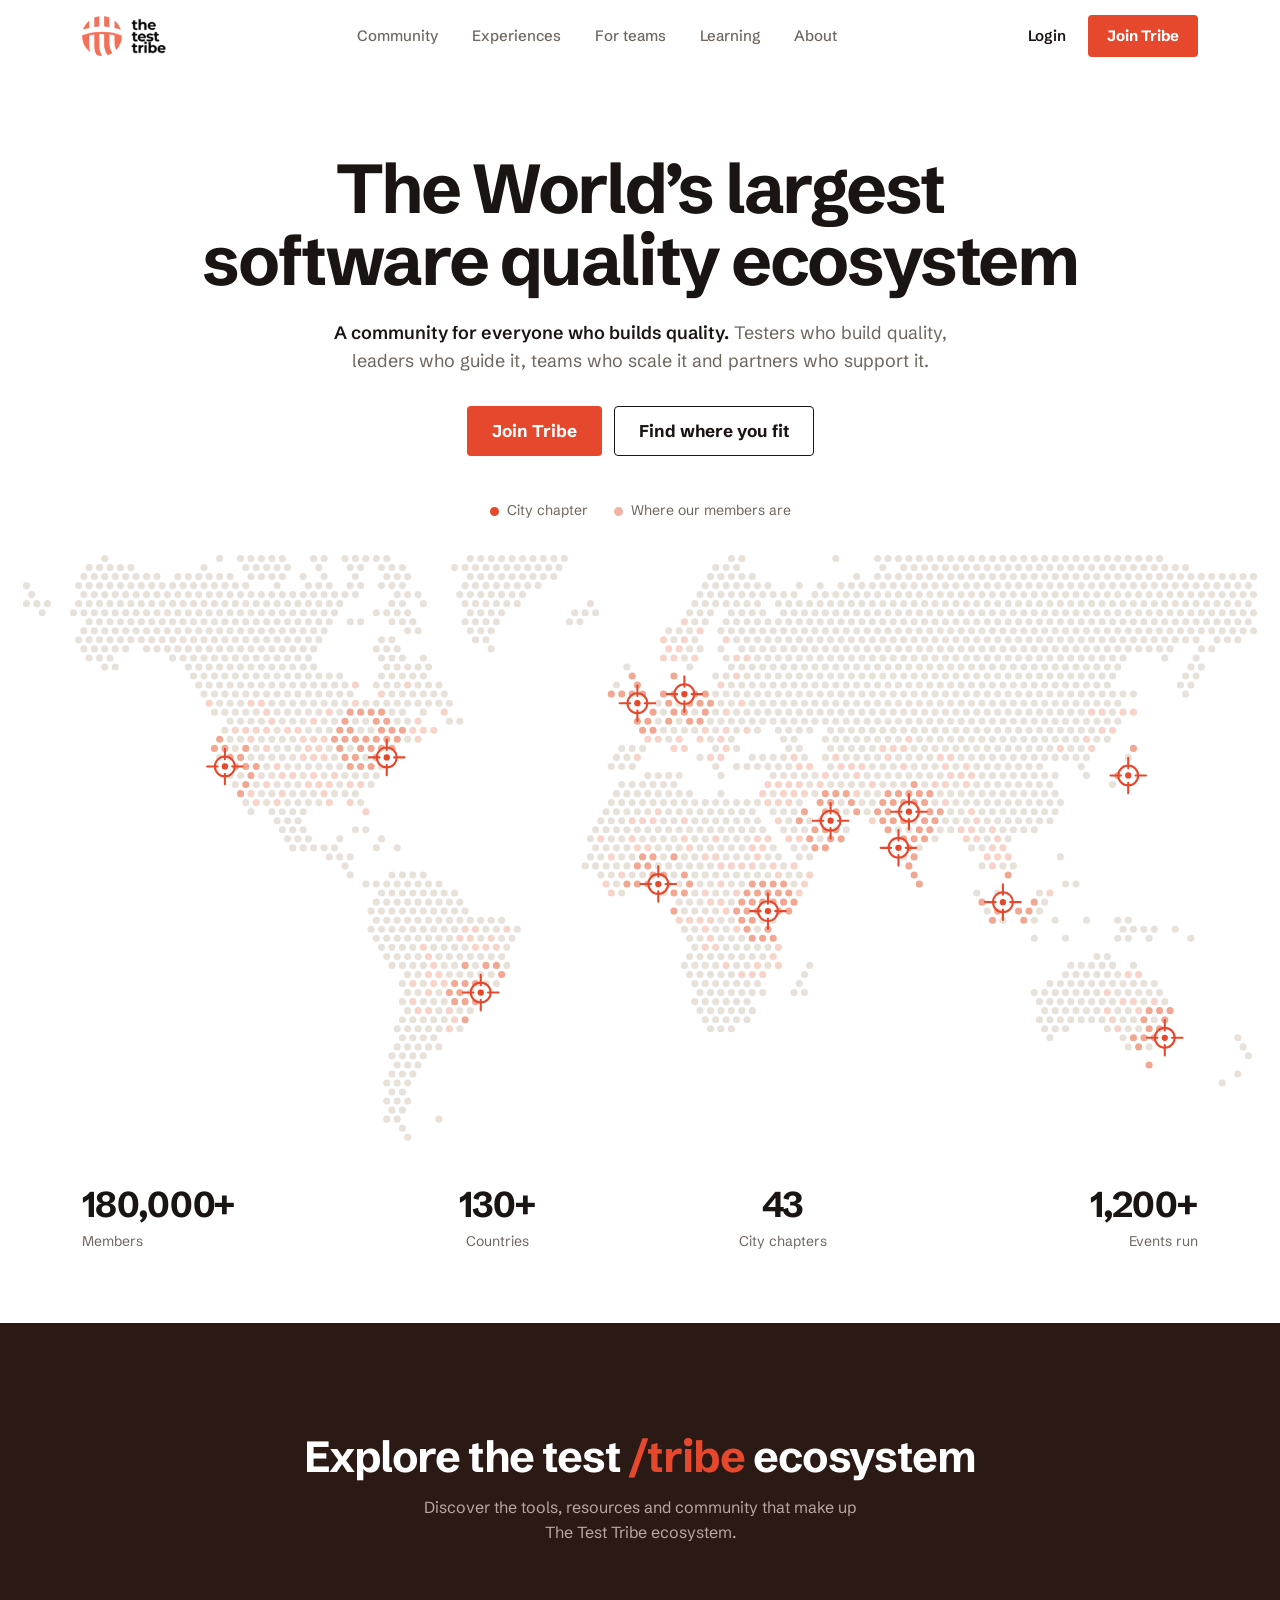
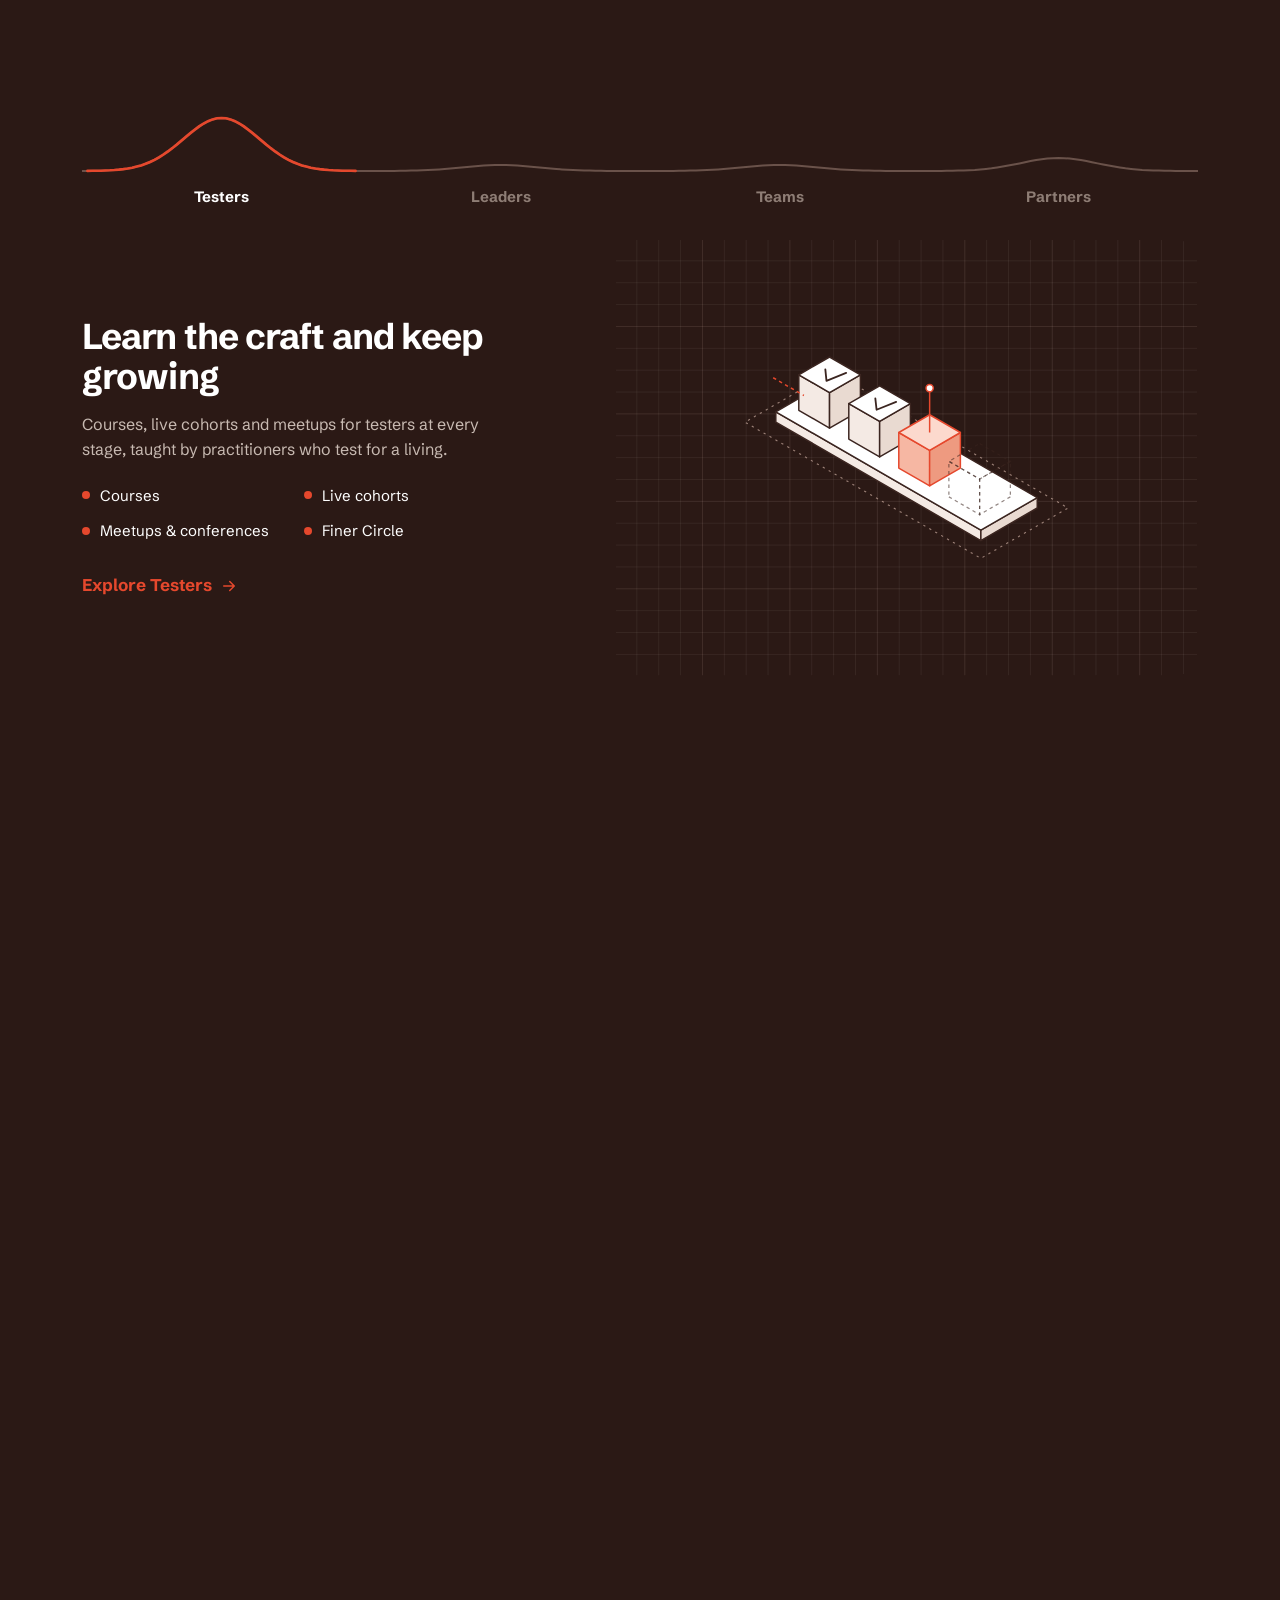
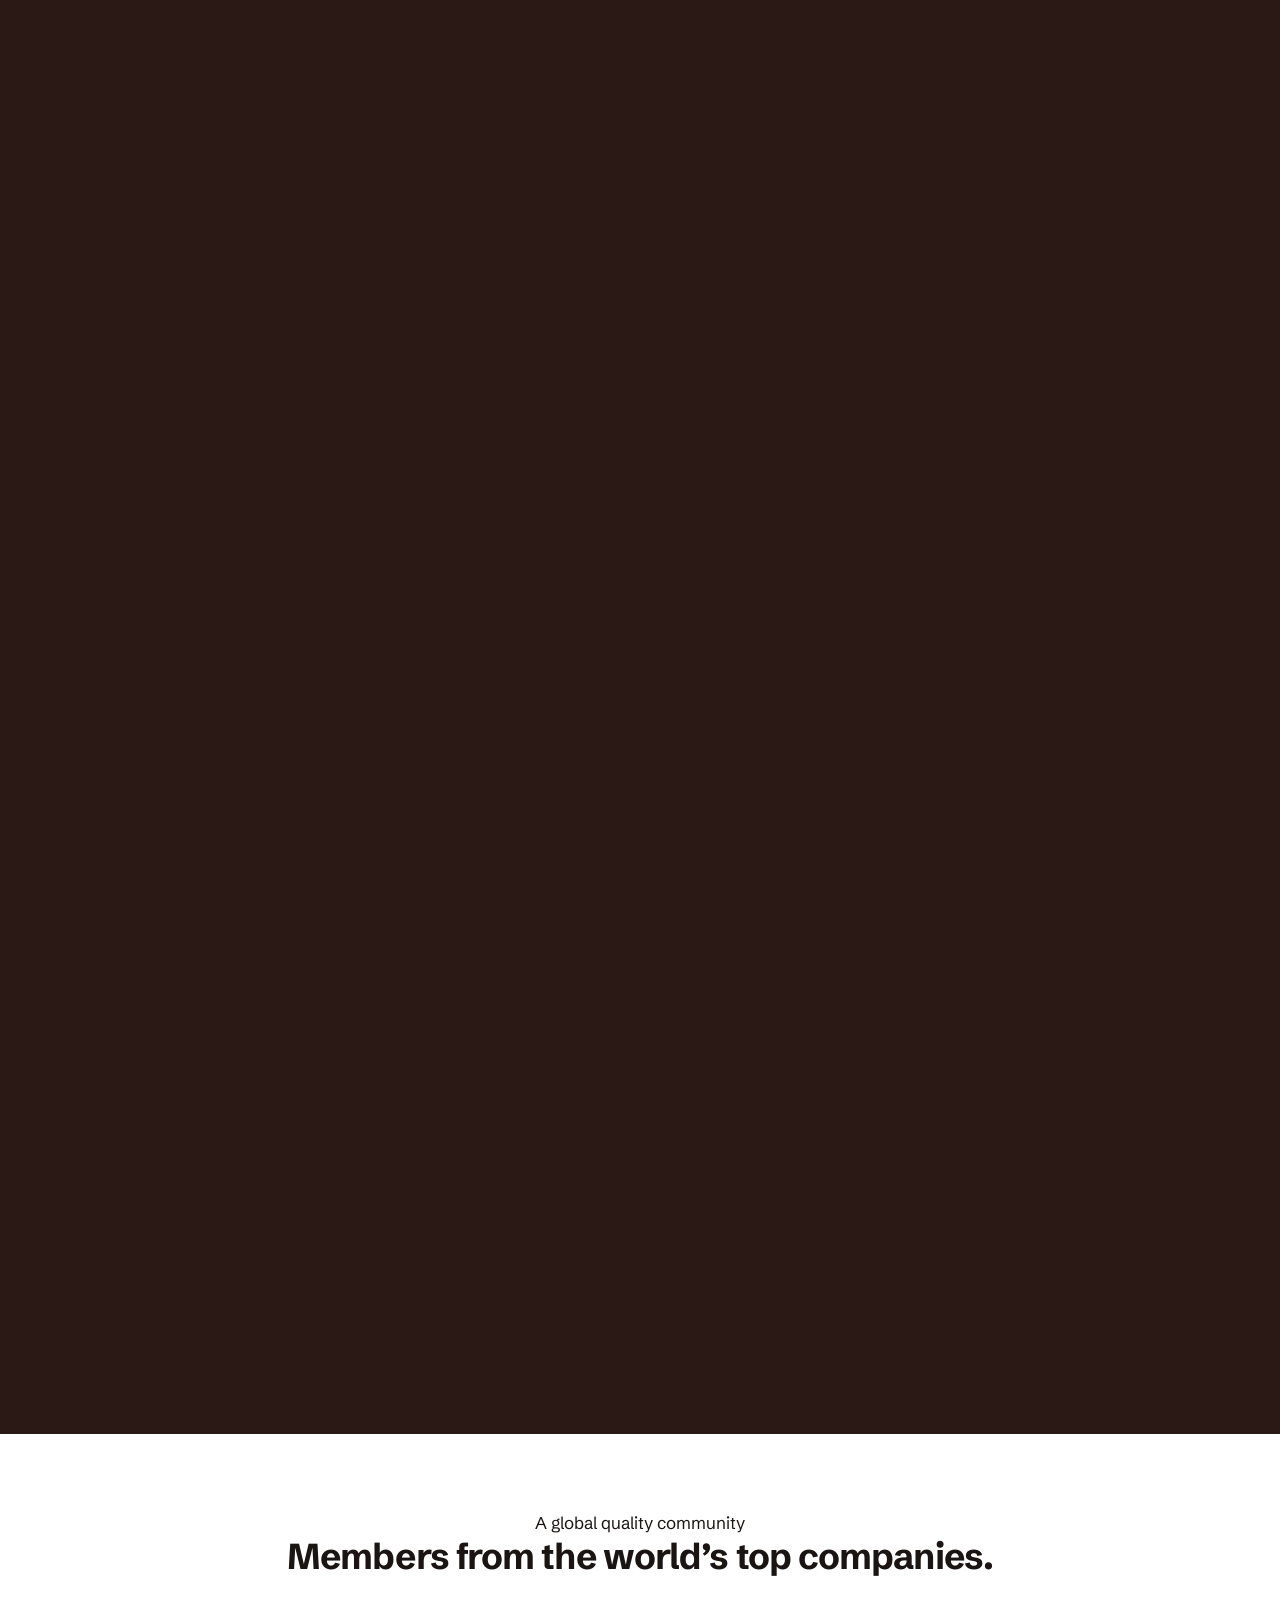
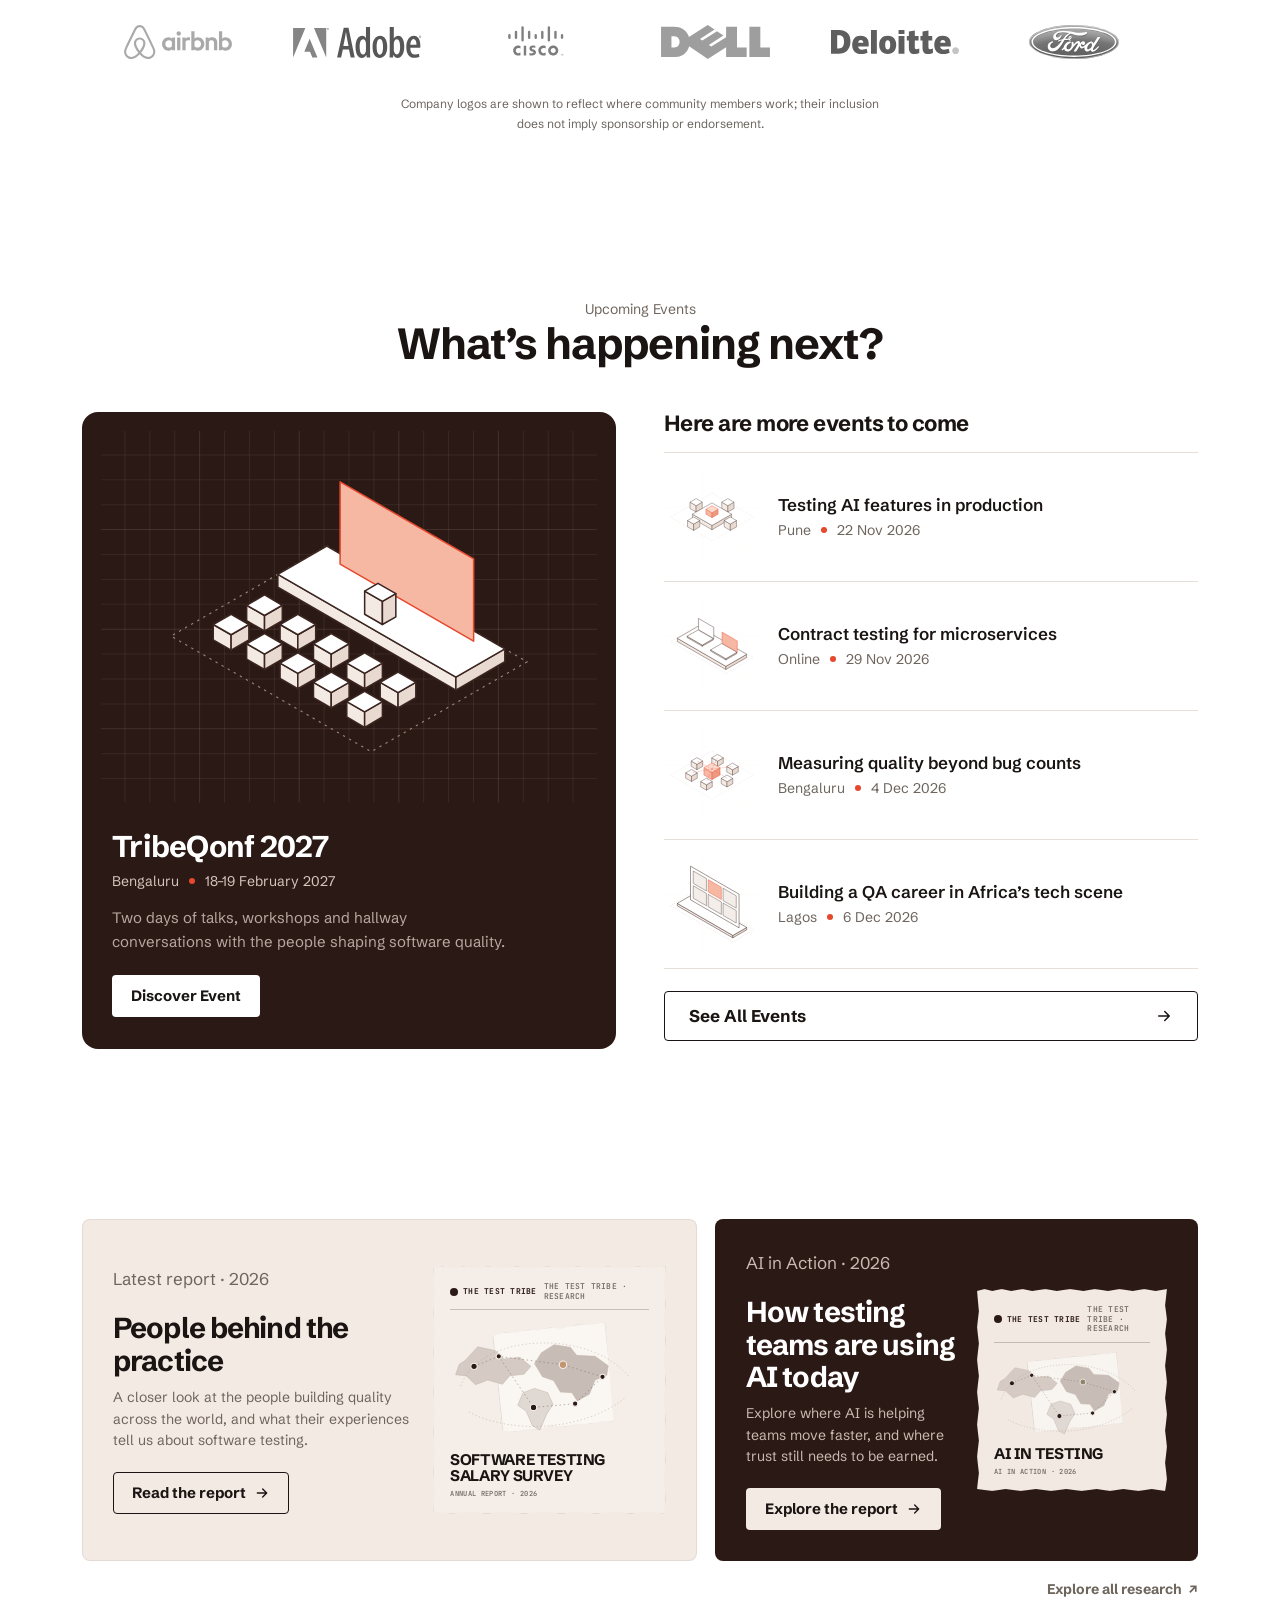
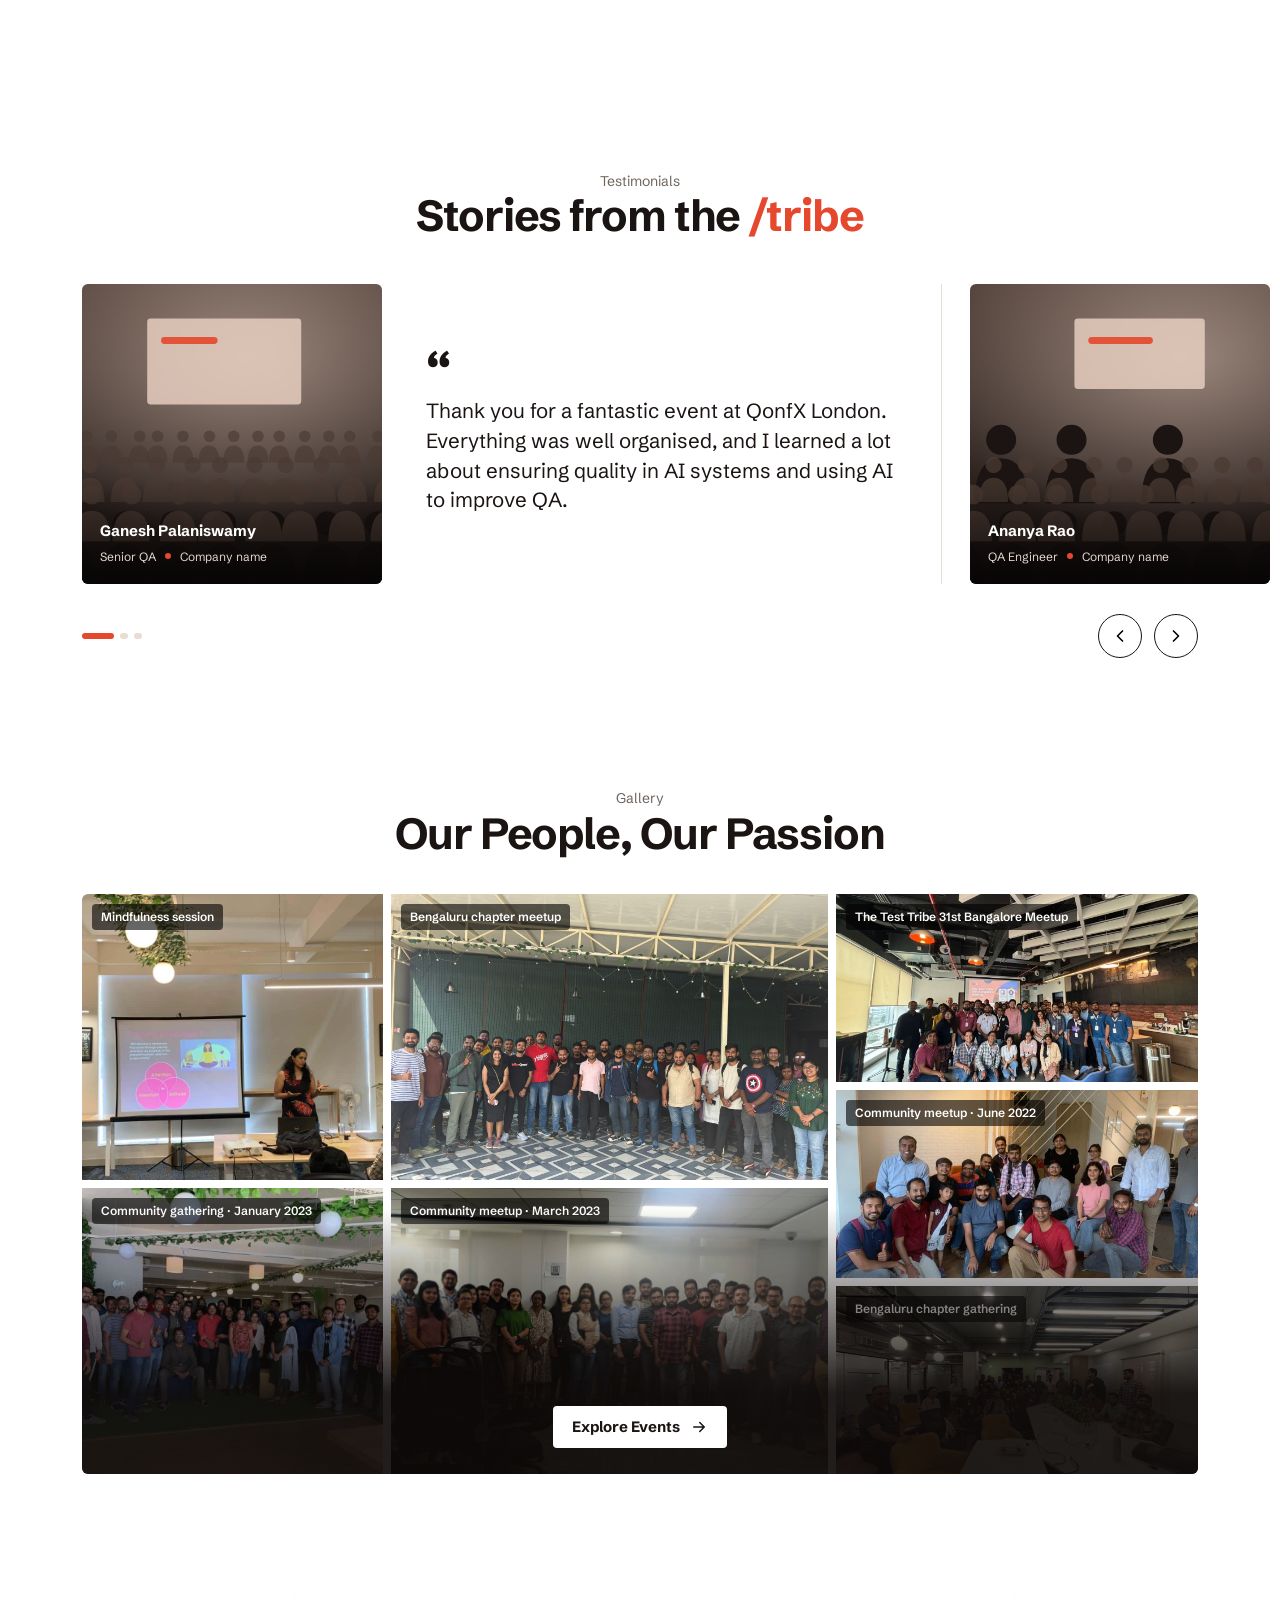
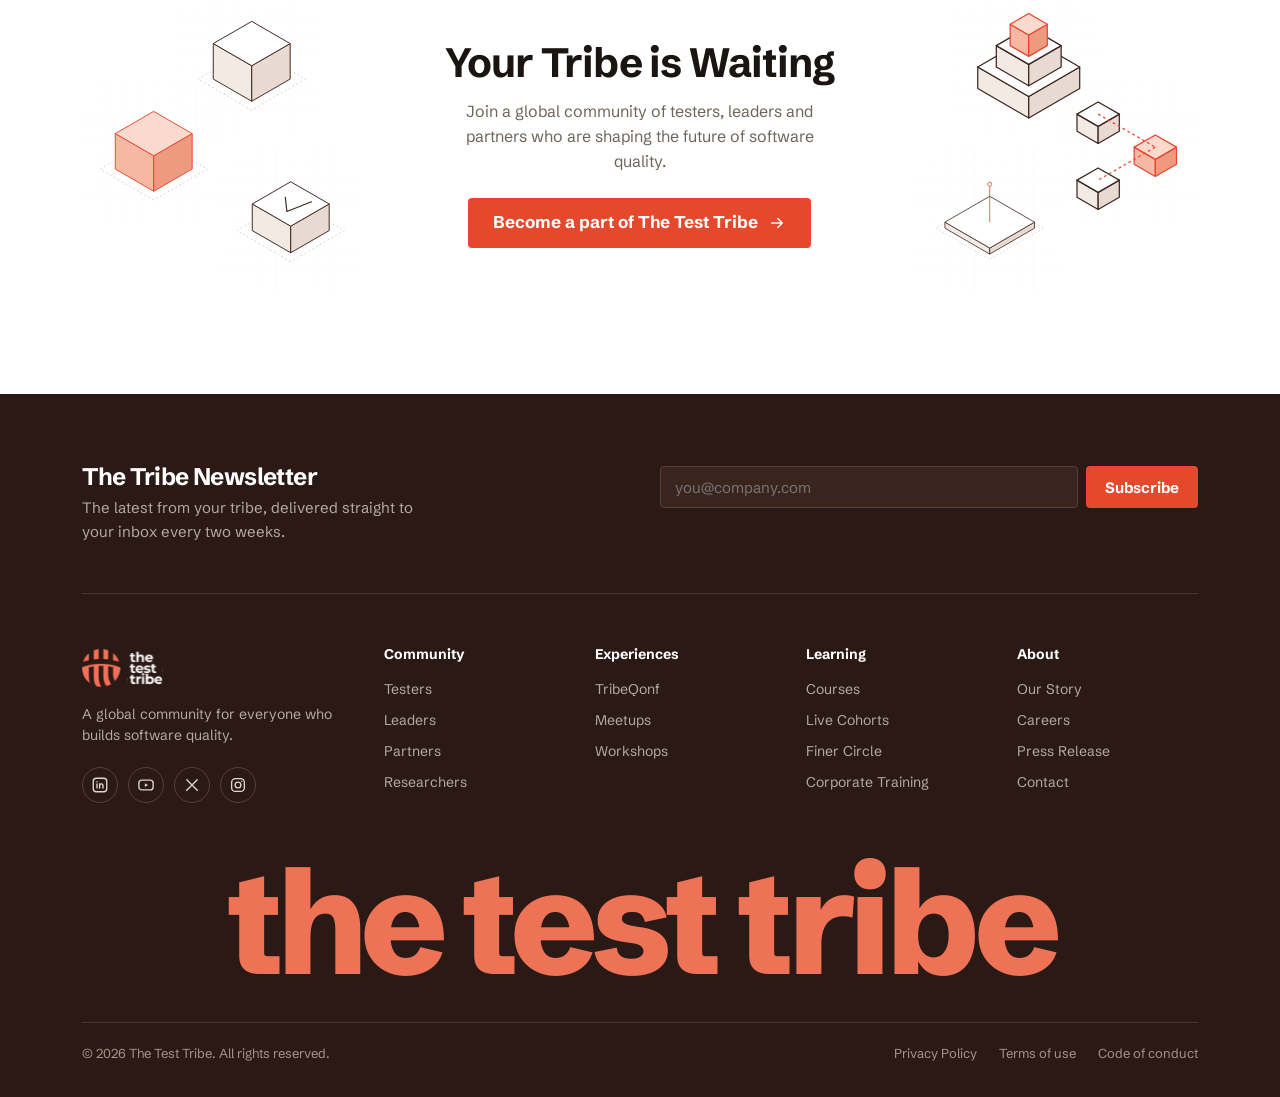
==== commit c2cb4a1b: "Share scrolling trusted logos across pages" ====
--- a/index.html
+++ b/index.html
@@ -2,6 +2,7 @@
 <title>The Test Tribe — Illustrated</title>
 <link rel="stylesheet" href="the-test-tribe-tokens.css">
 <link rel="stylesheet" href="site-components.css">
+<link rel="stylesheet" href="shared-trusted-logos.css">
 <link rel="preconnect" href="https://fonts.googleapis.com"><link rel="preconnect" href="https://fonts.gstatic.com" crossorigin>
 <link href="https://fonts.googleapis.com/css2?family=Schibsted+Grotesk:wght@400;500;600;700;800&family=JetBrains+Mono:wght@400;500&display=swap" rel="stylesheet">
 <style>
@@ -54,9 +55,6 @@
 .illo line[stroke="#F1E8E2"]{opacity:.07}.illo line[stroke="#F3D3C8"]{opacity:.12}
 .gp-art .illo{max-height:100%}
 /* logos */
-.logos{padding:90px 0 20px}.logos h2{font-size:clamp(20px,1.8vw,24px)}
-.lstrip{list-style:none;display:grid;grid-template-columns:repeat(5,1fr);gap:12px;margin-top:30px}
-.lstrip li{display:flex;align-items:center;justify-content:center;gap:7px;height:56px;color:#8E847C;font-size:12px;font-weight:600;min-width:0}.lstrip img{max-width:100%;opacity:.85}
 /* events */
 .events{padding:90px 0}
 .e-grid{display:grid;grid-template-columns:1fr 1fr;gap:48px;margin-top:44px;align-items:start}
@@ -123,7 +121,6 @@
   .rail{display:none}.gps{height:auto}
   .gp{position:static;opacity:1;visibility:visible;transform:none;grid-template-columns:1fr;gap:22px;padding:36px 0;border-top:1px solid #4A332C}
   .gp-art{order:-1}
-  .lstrip{display:flex;flex-wrap:wrap;justify-content:center;gap:18px 30px}.lstrip li{height:48px}.lstrip img{transform:scale(.8)}
   .e-grid{grid-template-columns:1fr}
   .rb-row{grid-template-columns:1fr}.rb-a,.rb-b{border-right:0;border-bottom:1px solid rgba(255,255,255,.25)}.rb-row>div{padding:26px 22px}.rb-a h3{margin-top:18px}
   .car{padding-left:20px}.st{flex-basis:86vw;grid-template-columns:1fr;gap:20px;padding-right:20px}
@@ -212,7 +209,7 @@
 </style><defs><clipPath id="cpilloresearch"><rect x="1" y="1" width="638" height="478" rx="22"/></clipPath></defs><g clip-path="url(#cpilloresearch)"><line x1="0" y1="0" x2="0" y2="480" stroke="#F3D3C8" stroke-width="1"/><line x1="24" y1="0" x2="24" y2="480" stroke="#F1E8E2" stroke-width="1"/><line x1="48" y1="0" x2="48" y2="480" stroke="#F1E8E2" stroke-width="1"/><line x1="72" y1="0" x2="72" y2="480" stroke="#F1E8E2" stroke-width="1"/><line x1="96" y1="0" x2="96" y2="480" stroke="#F3D3C8" stroke-width="1"/><line x1="120" y1="0" x2="120" y2="480" stroke="#F1E8E2" stroke-width="1"/><line x1="144" y1="0" x2="144" y2="480" stroke="#F1E8E2" stroke-width="1"/><line x1="168" y1="0" x2="168" y2="480" stroke="#F1E8E2" stroke-width="1"/><line x1="192" y1="0" x2="192" y2="480" stroke="#F3D3C8" stroke-width="1"/><line x1="216" y1="0" x2="216" y2="480" stroke="#F1E8E2" stroke-width="1"/><line x1="240" y1="0" x2="240" y2="480" stroke="#F1E8E2" stroke-width="1"/><line x1="264" y1="0" x2="264" y2="480" stroke="#F1E8E2" stroke-width="1"/><line x1="288" y1="0" x2="288" y2="480" stroke="#F3D3C8" stroke-width="1"/><line x1="312" y1="0" x2="312" y2="480" stroke="#F1E8E2" stroke-width="1"/><line x1="336" y1="0" x2="336" y2="480" stroke="#F1E8E2" stroke-width="1"/><line x1="360" y1="0" x2="360" y2="480" stroke="#F1E8E2" stroke-width="1"/><line x1="384" y1="0" x2="384" y2="480" stroke="#F3D3C8" stroke-width="1"/><line x1="408" y1="0" x2="408" y2="480" stroke="#F1E8E2" stroke-width="1"/><line x1="432" y1="0" x2="432" y2="480" stroke="#F1E8E2" stroke-width="1"/><line x1="456" y1="0" x2="456" y2="480" stroke="#F1E8E2" stroke-width="1"/><line x1="480" y1="0" x2="480" y2="480" stroke="#F3D3C8" stroke-width="1"/><line x1="504" y1="0" x2="504" y2="480" stroke="#F1E8E2" stroke-width="1"/><line x1="528" y1="0" x2="528" y2="480" stroke="#F1E8E2" stroke-width="1"/><line x1="552" y1="0" x2="552" y2="480" stroke="#F1E8E2" stroke-width="1"/><line x1="576" y1="0" x2="576" y2="480" stroke="#F3D3C8" stroke-width="1"/><line x1="600" y1="0" x2="600" y2="480" stroke="#F1E8E2" stroke-width="1"/><line x1="624" y1="0" x2="624" y2="480" stroke="#F1E8E2" stroke-width="1"/><line x1="0" y1="0" x2="640" y2="0" stroke="#F3D3C8" stroke-width="1"/><line x1="0" y1="24" x2="640" y2="24" stroke="#F1E8E2" stroke-width="1"/><line x1="0" y1="48" x2="640" y2="48" stroke="#F1E8E2" stroke-width="1"/><line x1="0" y1="72" x2="640" y2="72" stroke="#F1E8E2" stroke-width="1"/><line x1="0" y1="96" x2="640" y2="96" stroke="#F3D3C8" stroke-width="1"/><line x1="0" y1="120" x2="640" y2="120" stroke="#F1E8E2" stroke-width="1"/><line x1="0" y1="144" x2="640" y2="144" stroke="#F1E8E2" stroke-width="1"/><line x1="0" y1="168" x2="640" y2="168" stroke="#F1E8E2" stroke-width="1"/><line x1="0" y1="192" x2="640" y2="192" stroke="#F3D3C8" stroke-width="1"/><line x1="0" y1="216" x2="640" y2="216" stroke="#F1E8E2" stroke-width="1"/><line x1="0" y1="240" x2="640" y2="240" stroke="#F1E8E2" stroke-width="1"/><line x1="0" y1="264" x2="640" y2="264" stroke="#F1E8E2" stroke-width="1"/><line x1="0" y1="288" x2="640" y2="288" stroke="#F3D3C8" stroke-width="1"/><line x1="0" y1="312" x2="640" y2="312" stroke="#F1E8E2" stroke-width="1"/><line x1="0" y1="336" x2="640" y2="336" stroke="#F1E8E2" stroke-width="1"/><line x1="0" y1="360" x2="640" y2="360" stroke="#F1E8E2" stroke-width="1"/><line x1="0" y1="384" x2="640" y2="384" stroke="#F3D3C8" stroke-width="1"/><line x1="0" y1="408" x2="640" y2="408" stroke="#F1E8E2" stroke-width="1"/><line x1="0" y1="432" x2="640" y2="432" stroke="#F1E8E2" stroke-width="1"/><line x1="0" y1="456" x2="640" y2="456" stroke="#F1E8E2" stroke-width="1"/><line x1="0" y1="480" x2="640" y2="480" stroke="#F3D3C8" stroke-width="1"/></g><g transform="translate(221.5,166.9) scale(1.250)"><polygon points="0.0,-15.6 216.2,109.2 157.6,143.0 -58.5,18.2" fill="none" stroke="#B89C90" stroke-width="1" stroke-dasharray="2 4" opacity=".8"/><g><polygon points="-29.3,16.9 0.0,33.8 0.0,7.8 -29.3,-9.1" fill="#F4EAE4" stroke="#3B2520" stroke-width="1.3" stroke-linejoin="round"/><polygon points="29.3,16.9 0.0,33.8 0.0,7.8 29.3,-9.1" fill="#E9DAD1" stroke="#3B2520" stroke-width="1.3" stroke-linejoin="round"/><polygon points="0.0,-26.0 29.3,-9.1 0.0,7.8 -29.3,-9.1" fill="#FFFFFF" stroke="#3B2520" stroke-width="1.3" stroke-linejoin="round"/></g><g><polygon points="10.1,39.6 39.4,56.5 39.4,17.5 10.1,0.6" fill="#F4EAE4" stroke="#3B2520" stroke-width="1.3" stroke-linejoin="round"/><polygon points="68.7,39.6 39.4,56.5 39.4,17.5 68.7,0.6" fill="#E9DAD1" stroke="#3B2520" stroke-width="1.3" stroke-linejoin="round"/><polygon points="39.4,-16.3 68.7,0.6 39.4,17.5 10.1,0.6" fill="#FFFFFF" stroke="#3B2520" stroke-width="1.3" stroke-linejoin="round"/></g><g><polygon points="49.5,62.4 78.8,79.3 78.8,48.1 49.5,31.2" fill="#F4EAE4" stroke="#3B2520" stroke-width="1.3" stroke-linejoin="round"/><polygon points="108.1,62.4 78.8,79.3 78.8,48.1 108.1,31.2" fill="#E9DAD1" stroke="#3B2520" stroke-width="1.3" stroke-linejoin="round"/><polygon points="78.8,14.3 108.1,31.2 78.8,48.1 49.5,31.2" fill="#FFFFFF" stroke="#3B2520" stroke-width="1.3" stroke-linejoin="round"/></g><g><polygon points="88.9,85.1 118.2,102.0 118.2,50.0 88.9,33.1" fill="#F4EAE4" stroke="#3B2520" stroke-width="1.3" stroke-linejoin="round"/><polygon points="147.5,85.1 118.2,102.0 118.2,50.0 147.5,33.1" fill="#E9DAD1" stroke="#3B2520" stroke-width="1.3" stroke-linejoin="round"/><polygon points="118.2,16.2 147.5,33.1 118.2,50.0 88.9,33.1" fill="#FFFFFF" stroke="#3B2520" stroke-width="1.3" stroke-linejoin="round"/></g><g class="rise"><polygon points="128.3,107.9 157.6,124.8 157.6,54.6 128.3,37.7" fill="#F6B7A3" stroke="#E5482D" stroke-width="1.3" stroke-linejoin="round"/><polygon points="186.9,107.9 157.6,124.8 157.6,54.6 186.9,37.7" fill="#EE9A80" stroke="#E5482D" stroke-width="1.3" stroke-linejoin="round"/><polygon points="157.6,20.8 186.9,37.7 157.6,54.6 128.3,37.7" fill="#FCD9CD" stroke="#E5482D" stroke-width="1.3" stroke-linejoin="round"/></g><polyline class="flow" points="0.0,-9.1 39.4,0.6 78.8,31.2 118.2,33.1 157.6,37.7" fill="none" stroke="#E5482D" stroke-width="1.3" stroke-dasharray="3 3"/><circle cx="0.0" cy="-9.1" r="2.6" fill="#fff" stroke="#E5482D" stroke-width="1.2"/><circle cx="39.4" cy="0.6" r="2.6" fill="#fff" stroke="#E5482D" stroke-width="1.2"/><circle cx="78.8" cy="31.2" r="2.6" fill="#fff" stroke="#E5482D" stroke-width="1.2"/><circle cx="118.2" cy="33.1" r="2.6" fill="#fff" stroke="#E5482D" stroke-width="1.2"/><circle cx="157.6" cy="37.7" r="2.6" fill="#fff" stroke="#E5482D" stroke-width="1.2"/></g></svg></div></article></div></div></div>
 </section>
 
-<section class="logos"><div class="wrap"><h2>Trusted by members and leaders from top companies</h2><ul class="lstrip"><li><img src="[data-uri]" alt="HP" style="height:44px;width:auto"></li><li><img src="[data-uri]" alt="SAP" style="height:30px;width:auto"></li><li><img src="[data-uri]" alt="Goldman Sachs" style="height:36px;width:auto"></li><li><img src="[data-uri]" alt="Cisco" style="height:34px;width:auto"></li><li><img src="[data-uri]" alt="KPMG" style="height:28px;width:auto"></li></ul></div></section>
+<tribe-trusted-logos></tribe-trusted-logos>
 
 <section class="events" id="events" aria-labelledby="e-t"><div class="wrap">
   <div class="kick">Upcoming Events</div><h2 id="e-t">What’s happening next?</h2>
@@ -451,4 +448,4 @@
 document.addEventListener('keydown',e=>{if(!open)return;if(e.key==='Escape'){set(false);return}
  if(e.key==='Tab'){const f=focusables(),i=f.indexOf(document.activeElement);if(e.shiftKey&&i<=0){e.preventDefault();f[f.length-1].focus()}else if(!e.shiftKey&&i===f.length-1){e.preventDefault();f[0].focus()}}});
 matchMedia('(min-width:901px)').addEventListener('change',e=>{if(e.matches)set(false)})})();
-</script></body></html>+</script><script src="shared-trusted-logos.js"></script></body></html>
--- a/shared-trusted-logos.css
+++ b/shared-trusted-logos.css
@@ -0,0 +1,13 @@
+.shared-trusted{padding:clamp(42px,6vw,76px) 0;background:var(--page-bg,#fff);overflow:hidden}
+.shared-trusted .section-heading{margin:0 auto 28px;text-align:center}
+.shared-trusted .section-heading h2{font-size:clamp(25px,3vw,36px)}
+.trusted-marquee{display:flex;overflow:hidden;gap:0;width:100%;mask-image:linear-gradient(90deg,transparent,#000 4%,#000 96%,transparent);-webkit-mask-image:linear-gradient(90deg,transparent,#000 4%,#000 96%,transparent)}
+.trusted-track{display:flex;align-items:center;flex:0 0 auto;gap:clamp(30px,4vw,64px);width:max-content;list-style:none;margin:0;padding:14px 32px;animation:trusted-logo-scroll 100s linear infinite}
+
+.trusted-logo{display:flex;align-items:center;justify-content:center;flex:0 0 128px;height:48px}
+.trusted-logo img{display:block;width:auto;height:auto;max-width:128px;max-height:34px;object-fit:contain;filter:grayscale(1);opacity:.66}
+.trusted-marquee:hover .trusted-track,.trusted-marquee:focus-within .trusted-track{animation-play-state:paused}
+.trusted-note{max-width:70ch;margin:14px auto 0;color:var(--page-muted,#6d655e);text-align:center;font-size:12px;line-height:1.6}
+@keyframes trusted-logo-scroll{from{transform:translateX(0)}to{transform:translateX(-100%)}}
+@media(max-width:680px){.shared-trusted{padding:42px 0}.trusted-track{gap:30px;padding:12px 20px;animation-duration:80s}.trusted-logo{flex-basis:108px;height:42px}.trusted-logo img{max-width:108px;max-height:28px}.trusted-note{padding:0 16px}}
+@media(prefers-reduced-motion:reduce){.trusted-marquee{overflow-x:auto;scrollbar-width:thin;mask-image:none;-webkit-mask-image:none}.trusted-track{animation:none}.trusted-track-copy{display:none}}
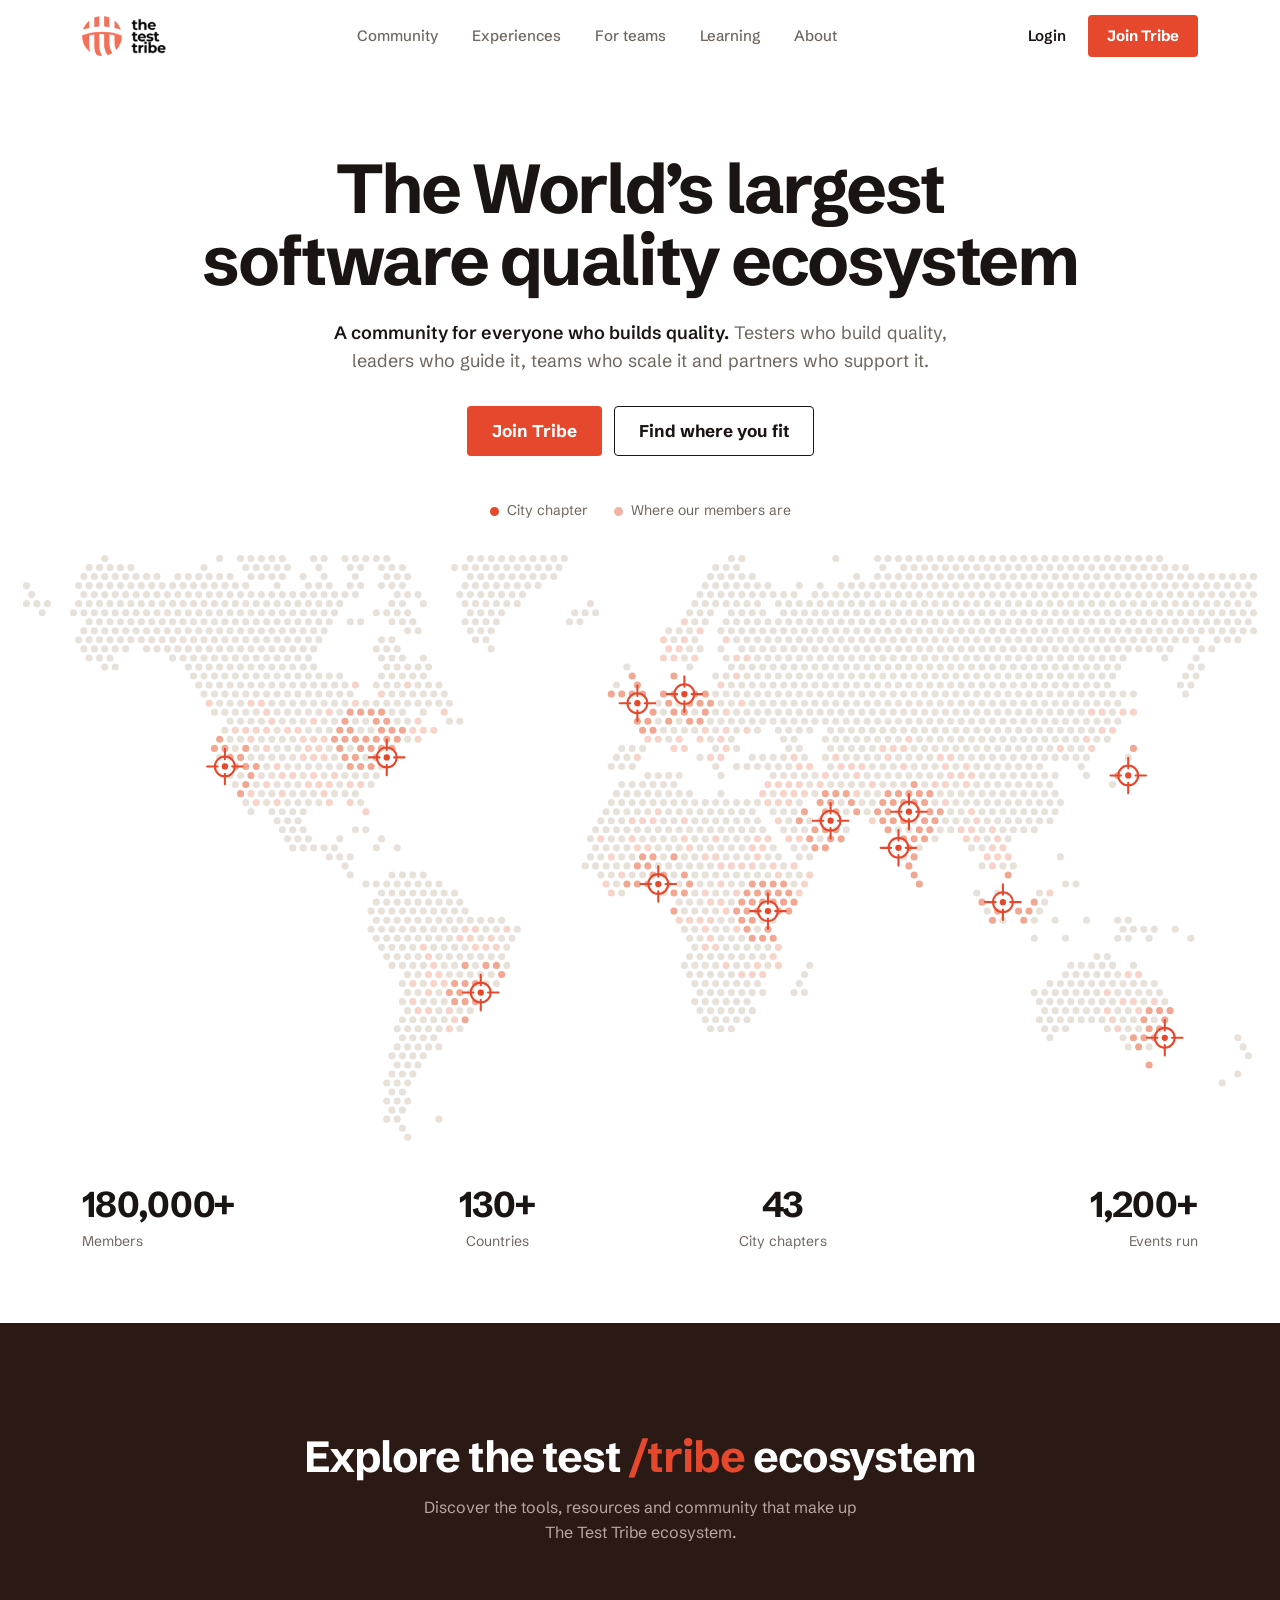
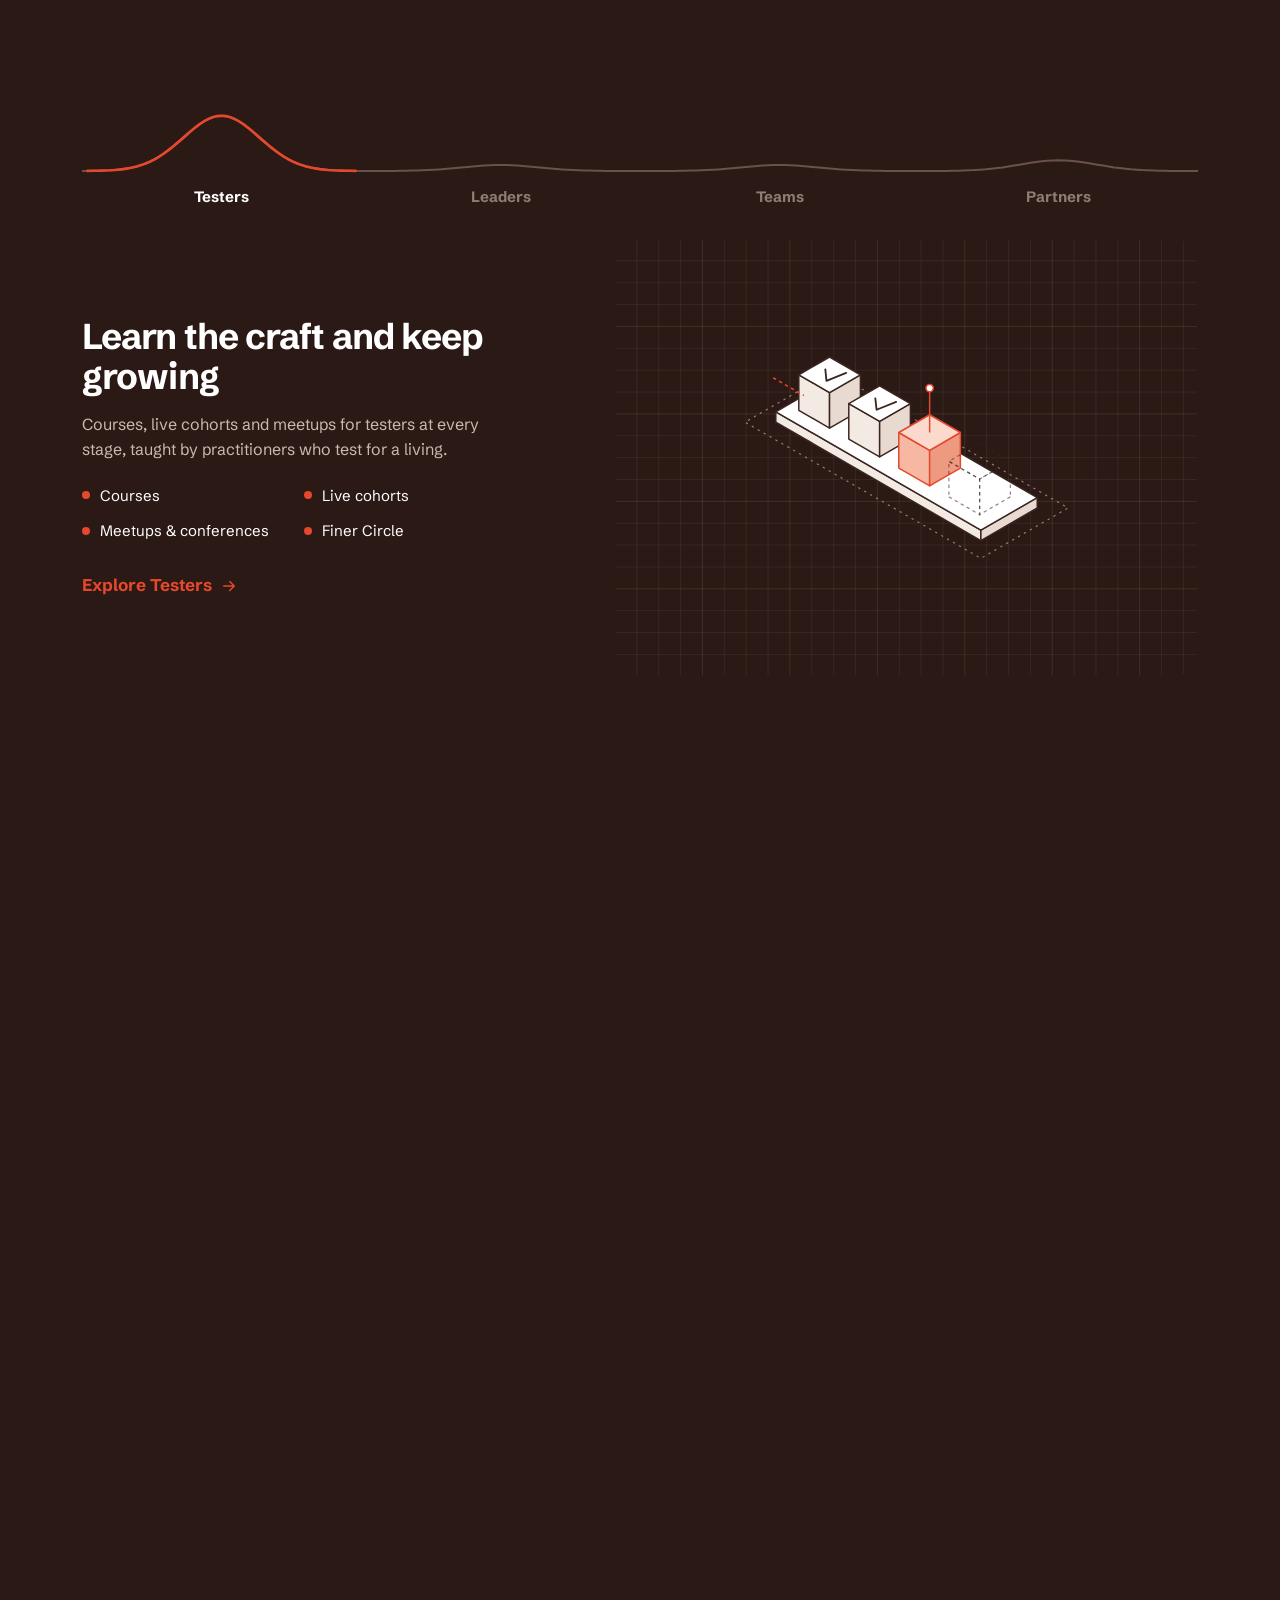
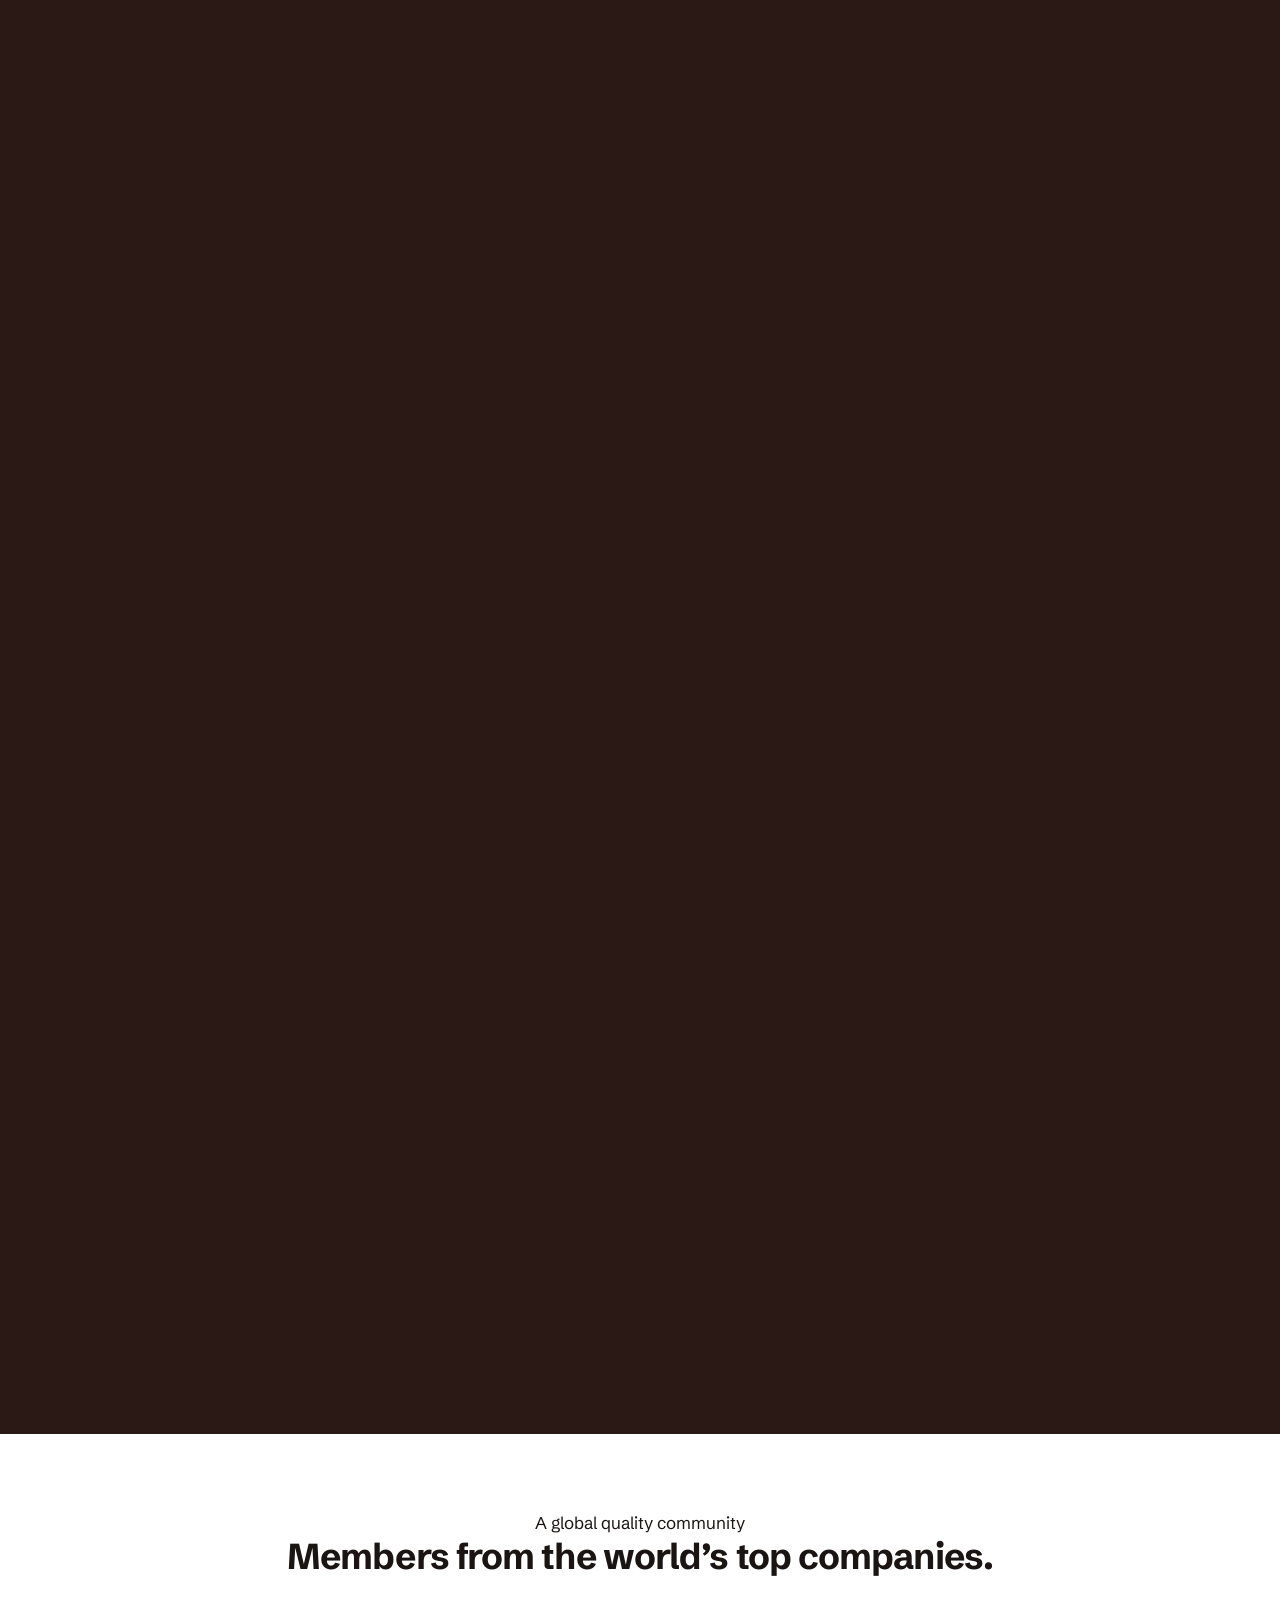
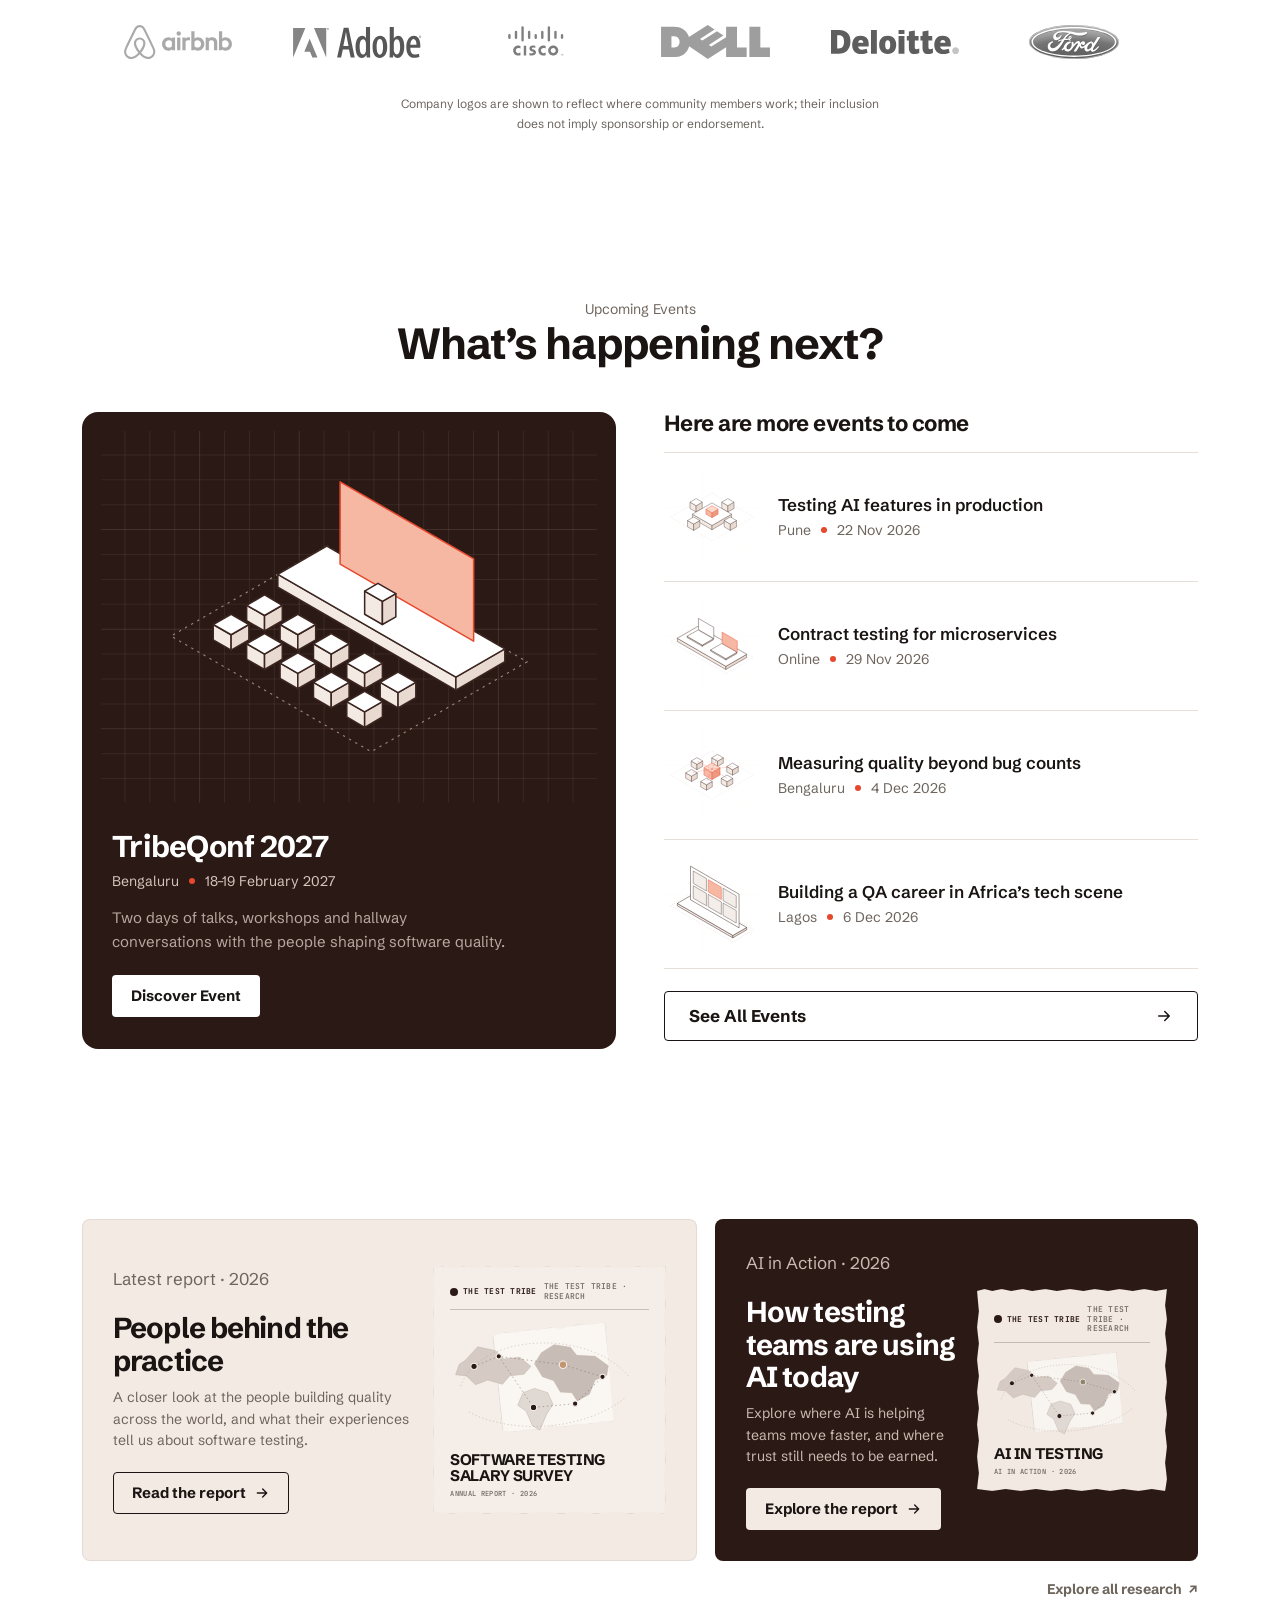
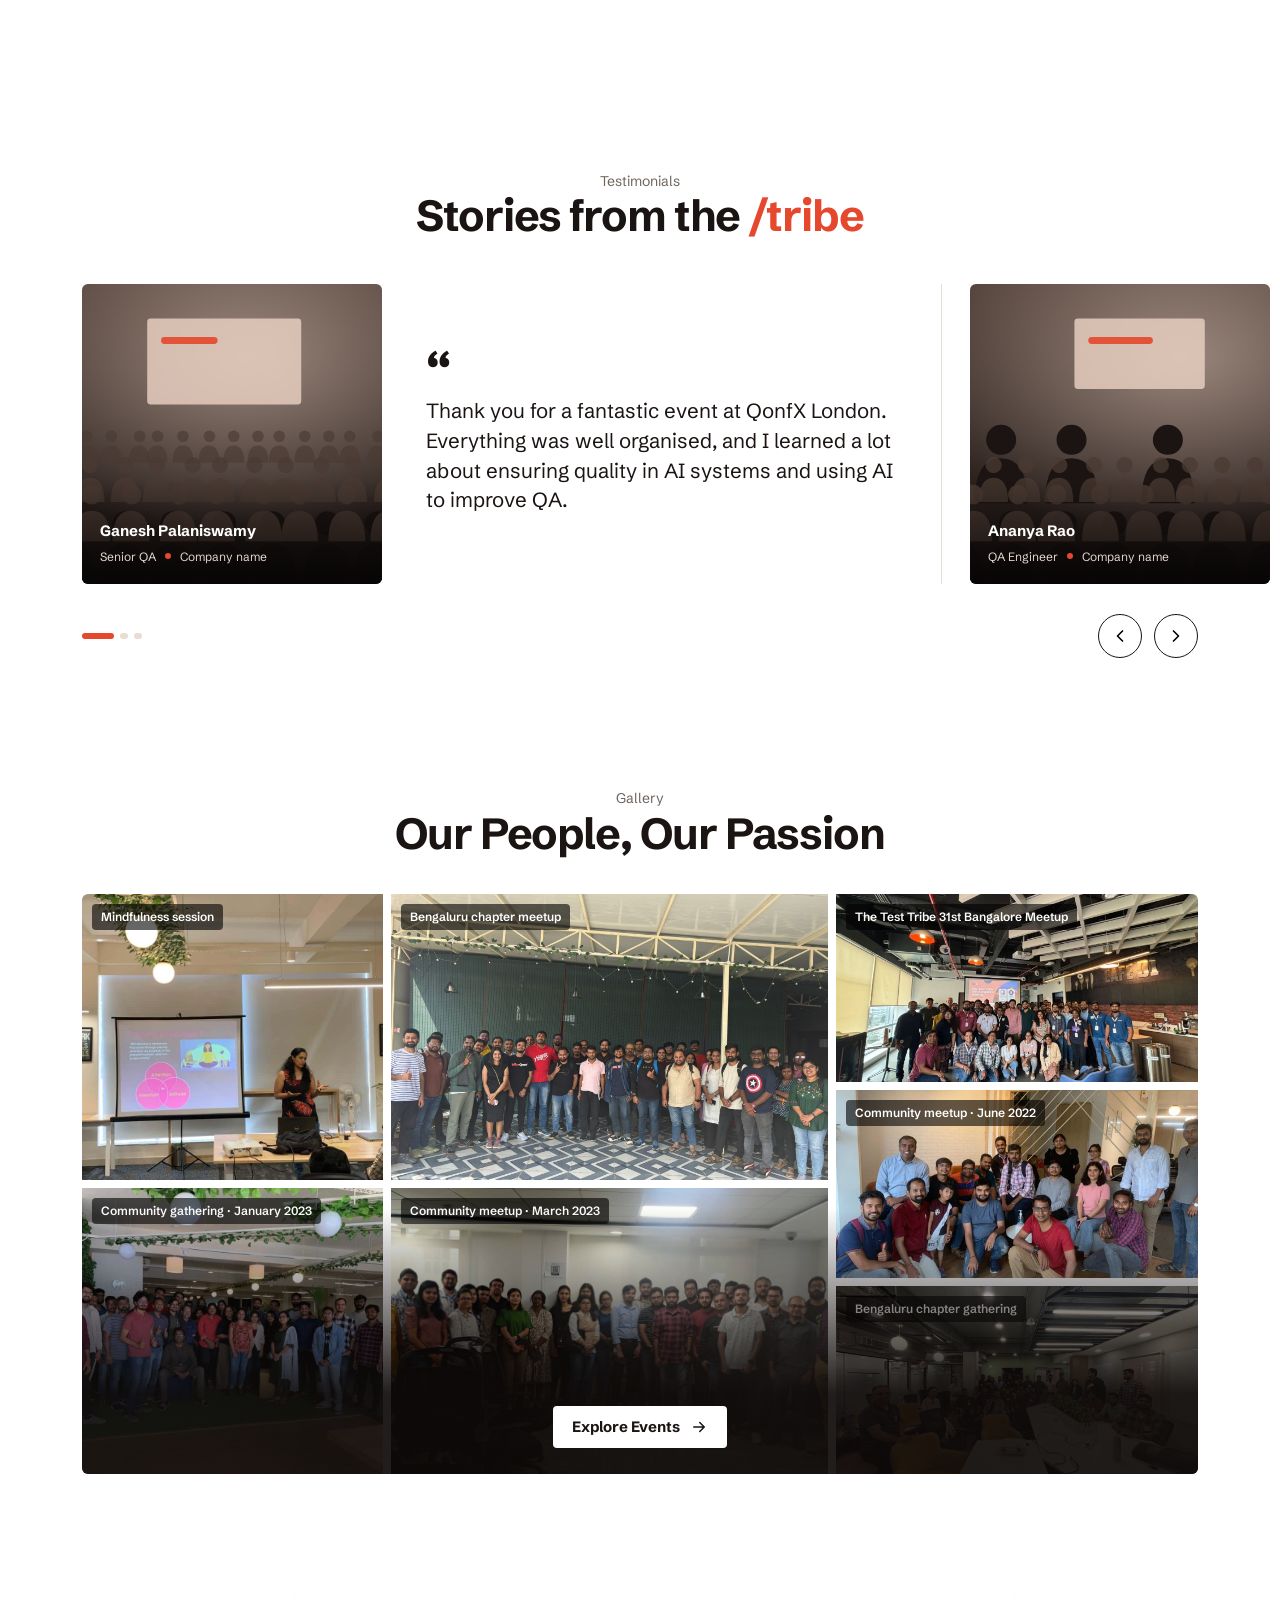
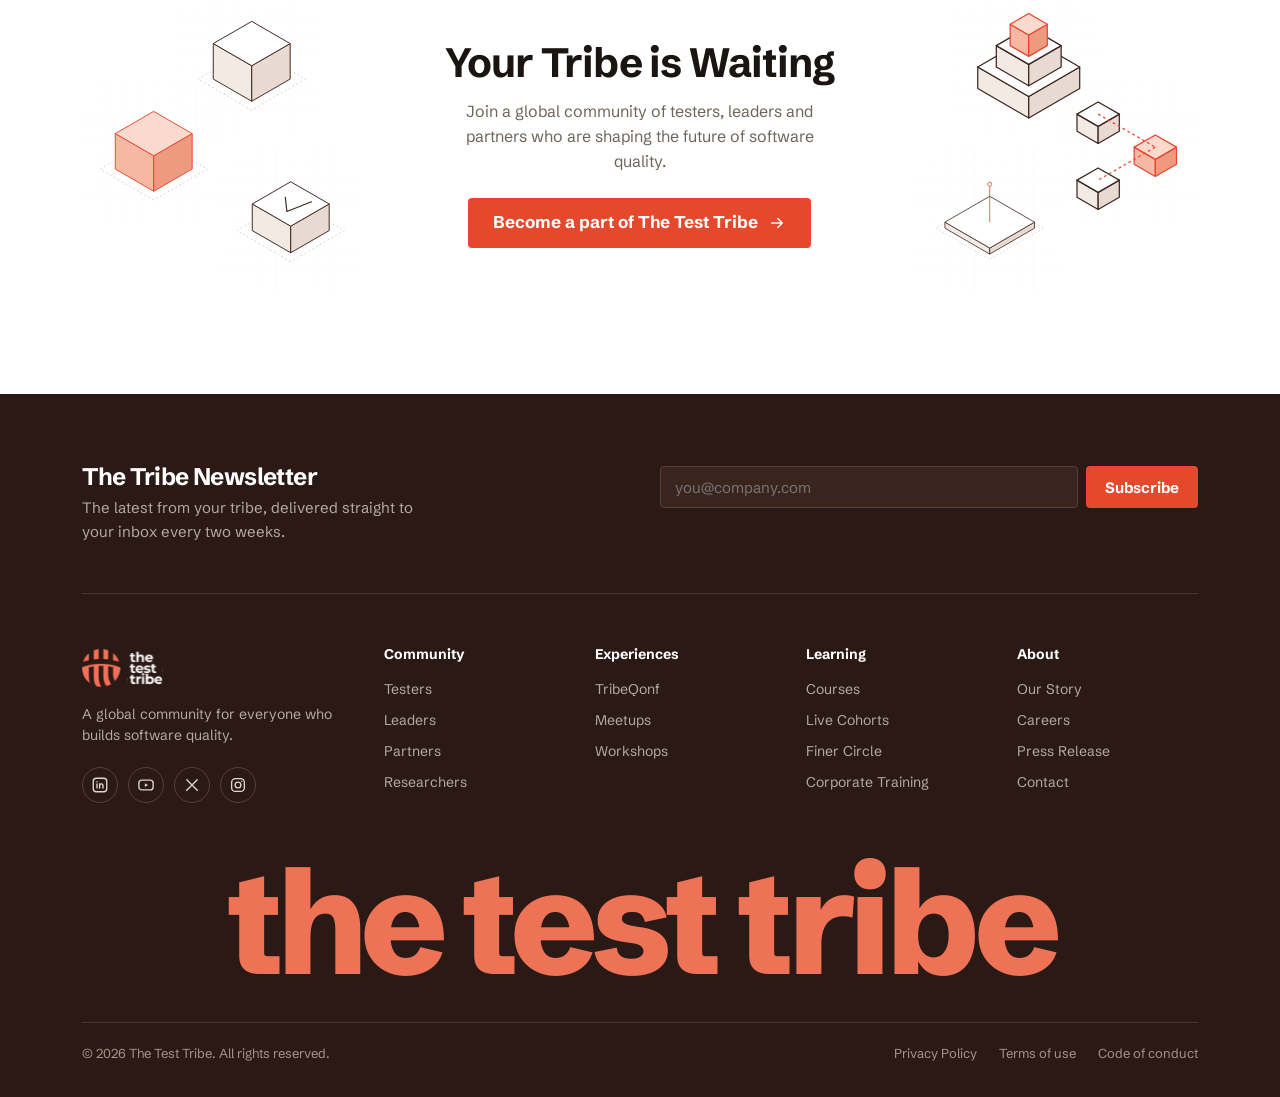
==== commit e0e7a4c1: "Share homepage research reports with Leaders" ====
--- a/index.html
+++ b/index.html
@@ -289,19 +289,7 @@
 </style><defs><clipPath id="cpillo-t-onlineev-onlinesq"><rect x="1" y="1" width="238" height="238" rx="22"/></clipPath></defs><g clip-path="url(#cpillo-t-onlineev-onlinesq)"><line x1="0" y1="0" x2="0" y2="240" stroke="#F3D3C8" stroke-width="1"/><line x1="24" y1="0" x2="24" y2="240" stroke="#F1E8E2" stroke-width="1"/><line x1="48" y1="0" x2="48" y2="240" stroke="#F1E8E2" stroke-width="1"/><line x1="72" y1="0" x2="72" y2="240" stroke="#F1E8E2" stroke-width="1"/><line x1="96" y1="0" x2="96" y2="240" stroke="#F3D3C8" stroke-width="1"/><line x1="120" y1="0" x2="120" y2="240" stroke="#F1E8E2" stroke-width="1"/><line x1="144" y1="0" x2="144" y2="240" stroke="#F1E8E2" stroke-width="1"/><line x1="168" y1="0" x2="168" y2="240" stroke="#F1E8E2" stroke-width="1"/><line x1="192" y1="0" x2="192" y2="240" stroke="#F3D3C8" stroke-width="1"/><line x1="216" y1="0" x2="216" y2="240" stroke="#F1E8E2" stroke-width="1"/><line x1="240" y1="0" x2="240" y2="240" stroke="#F1E8E2" stroke-width="1"/><line x1="0" y1="0" x2="240" y2="0" stroke="#F3D3C8" stroke-width="1"/><line x1="0" y1="24" x2="240" y2="24" stroke="#F1E8E2" stroke-width="1"/><line x1="0" y1="48" x2="240" y2="48" stroke="#F1E8E2" stroke-width="1"/><line x1="0" y1="72" x2="240" y2="72" stroke="#F1E8E2" stroke-width="1"/><line x1="0" y1="96" x2="240" y2="96" stroke="#F3D3C8" stroke-width="1"/><line x1="0" y1="120" x2="240" y2="120" stroke="#F1E8E2" stroke-width="1"/><line x1="0" y1="144" x2="240" y2="144" stroke="#F1E8E2" stroke-width="1"/><line x1="0" y1="168" x2="240" y2="168" stroke="#F1E8E2" stroke-width="1"/><line x1="0" y1="192" x2="240" y2="192" stroke="#F3D3C8" stroke-width="1"/><line x1="0" y1="216" x2="240" y2="216" stroke="#F1E8E2" stroke-width="1"/><line x1="0" y1="240" x2="240" y2="240" stroke="#F1E8E2" stroke-width="1"/></g><g transform="translate(68.0,104.5) scale(0.910)"><polygon points="0.0,-11.0 171.5,88.0 114.3,121.0 -57.2,22.0" fill="none" stroke="#B89C90" stroke-width="1" stroke-dasharray="2 4" opacity=".8"/><g><polygon points="-38.1,22.0 114.3,110.0 114.3,103.4 -38.1,15.4" fill="#F4EAE4" stroke="#3B2520" stroke-width="1.3" stroke-linejoin="round"/><polygon points="152.4,88.0 114.3,110.0 114.3,103.4 152.4,81.4" fill="#E9DAD1" stroke="#3B2520" stroke-width="1.3" stroke-linejoin="round"/><polygon points="0.0,-6.6 152.4,81.4 114.3,103.4 -38.1,15.4" fill="#FFFFFF" stroke="#3B2520" stroke-width="1.3" stroke-linejoin="round"/></g><polygon class="" points="-1.9,5.5 131.5,82.5 131.5,-9.9 -1.9,-86.9" fill="#FFFFFF" stroke="#3B2520" stroke-width="1.3" stroke-linejoin="round"/><polygon class="" points="5.7,1.1 41.9,22.0 41.9,-12.1 5.7,-33.0" fill="#F3EEE9" stroke="#3B2520" stroke-width="1"/><polygon class="" points="46.7,24.7 82.9,45.6 82.9,11.5 46.7,-9.4" fill="#F3EEE9" stroke="#3B2520" stroke-width="1"/><polygon class="" points="87.6,48.4 123.8,69.3 123.8,35.2 87.6,14.3" fill="#F3EEE9" stroke="#3B2520" stroke-width="1"/><polygon class="" points="5.7,-39.6 41.9,-18.7 41.9,-52.8 5.7,-73.7" fill="#F3EEE9" stroke="#3B2520" stroke-width="1"/><polygon class="pulse" points="46.7,-16.0 82.9,4.9 82.9,-29.2 46.7,-50.0" fill="#F6B7A3" stroke="#E5482D" stroke-width="1"/><polygon class="" points="87.6,7.7 123.8,28.6 123.8,-5.5 87.6,-26.4" fill="#F3EEE9" stroke="#3B2520" stroke-width="1"/></g></svg></span><span><b>Building a QA career in Africa’s tech scene</b><small>Lagos <i></i> 6 Dec 2026</small></span></a></li></ul><a class="btn btn-o btn-wide" href="events.html">See All Events <svg class="ico" viewBox="0 0 24 24" aria-hidden="true"><path d="M5 12h13M13 6l6 6-6 6" fill="none" stroke="currentColor" stroke-width="2" stroke-linecap="round" stroke-linejoin="round"/></svg></a></div>
   </div></div></section>
 
-<section class="research" id="research" aria-labelledby="r-t"><div class="wrap">
-  <div class="report-pair">
-    <article class="report-feature report-latest">
-      <div class="report-copy"><div class="eyebrow">Latest report · 2026</div><p class="report-kicker">People behind the practice</p><p class="report-description">A closer look at the people building quality across the world, and what their experiences tell us about software testing.</p><a class="btn btn-o btn-s" href="research.html#reports">Read the report <svg class="ico" viewBox="0 0 24 24" aria-hidden="true"><path d="M5 12h13M13 6l6 6-6 6" fill="none" stroke="currentColor" stroke-width="2" stroke-linecap="round" stroke-linejoin="round"/></svg></a></div>
-      <tribe-report-cover title="Software testing salary survey" label="The Test Tribe · Research" meta="Annual report · 2026" variant="survey"></tribe-report-cover>
-    </article>
-    <article class="report-feature report-ai">
-      <div class="report-copy"><div class="eyebrow">AI in Action · 2026</div><p class="report-kicker">How testing teams are using AI today</p><p class="report-description">Explore where AI is helping teams move faster, and where trust still needs to be earned.</p><a class="btn btn-w btn-s" href="research.html#reports">Explore the report <svg class="ico" viewBox="0 0 24 24" aria-hidden="true"><path class="ico-line" d="M5 12h13M13 6l6 6-6 6" fill="none" stroke="currentColor" stroke-width="2" stroke-linecap="round" stroke-linejoin="round"/></svg></a></div>
-      <tribe-report-cover title="AI in testing" label="The Test Tribe · Research" meta="AI in Action · 2026" variant="ai"></tribe-report-cover>
-    </article>
-  </div>
-  <a class="report-index" href="research.html#reports">Explore all research <span aria-hidden="true">↗</span></a>
-</div></section>
+<tribe-research-reports id="research"></tribe-research-reports>
 
 <section class="stories" aria-labelledby="s-t"><div class="wrap">
   <div class="kick">Testimonials</div><h2 id="s-t">Stories from the <span>/tribe</span></h2></div>
--- a/site-components.css
+++ b/site-components.css
@@ -77,7 +77,7 @@
 
 
 /* Editorial report banners and their shared report-cover visual */
-.research{padding:80px 0}
+.research{padding:80px 0}.research.report-embed{padding:0}
 .report-pair{display:grid;grid-template-columns:1.12fr .88fr;gap:18px}
 .report-feature{display:grid;grid-template-columns:minmax(0,1fr) minmax(190px,.78fr);align-items:center;gap:22px;min-width:0;padding:30px;border:1px solid rgba(43,25,21,.08);border-radius:8px;background:var(--sand,#F4EAE4);color:var(--ink,#1A1412);overflow:hidden}
 .report-ai{background:var(--brown,#2B1915);color:#fff}
